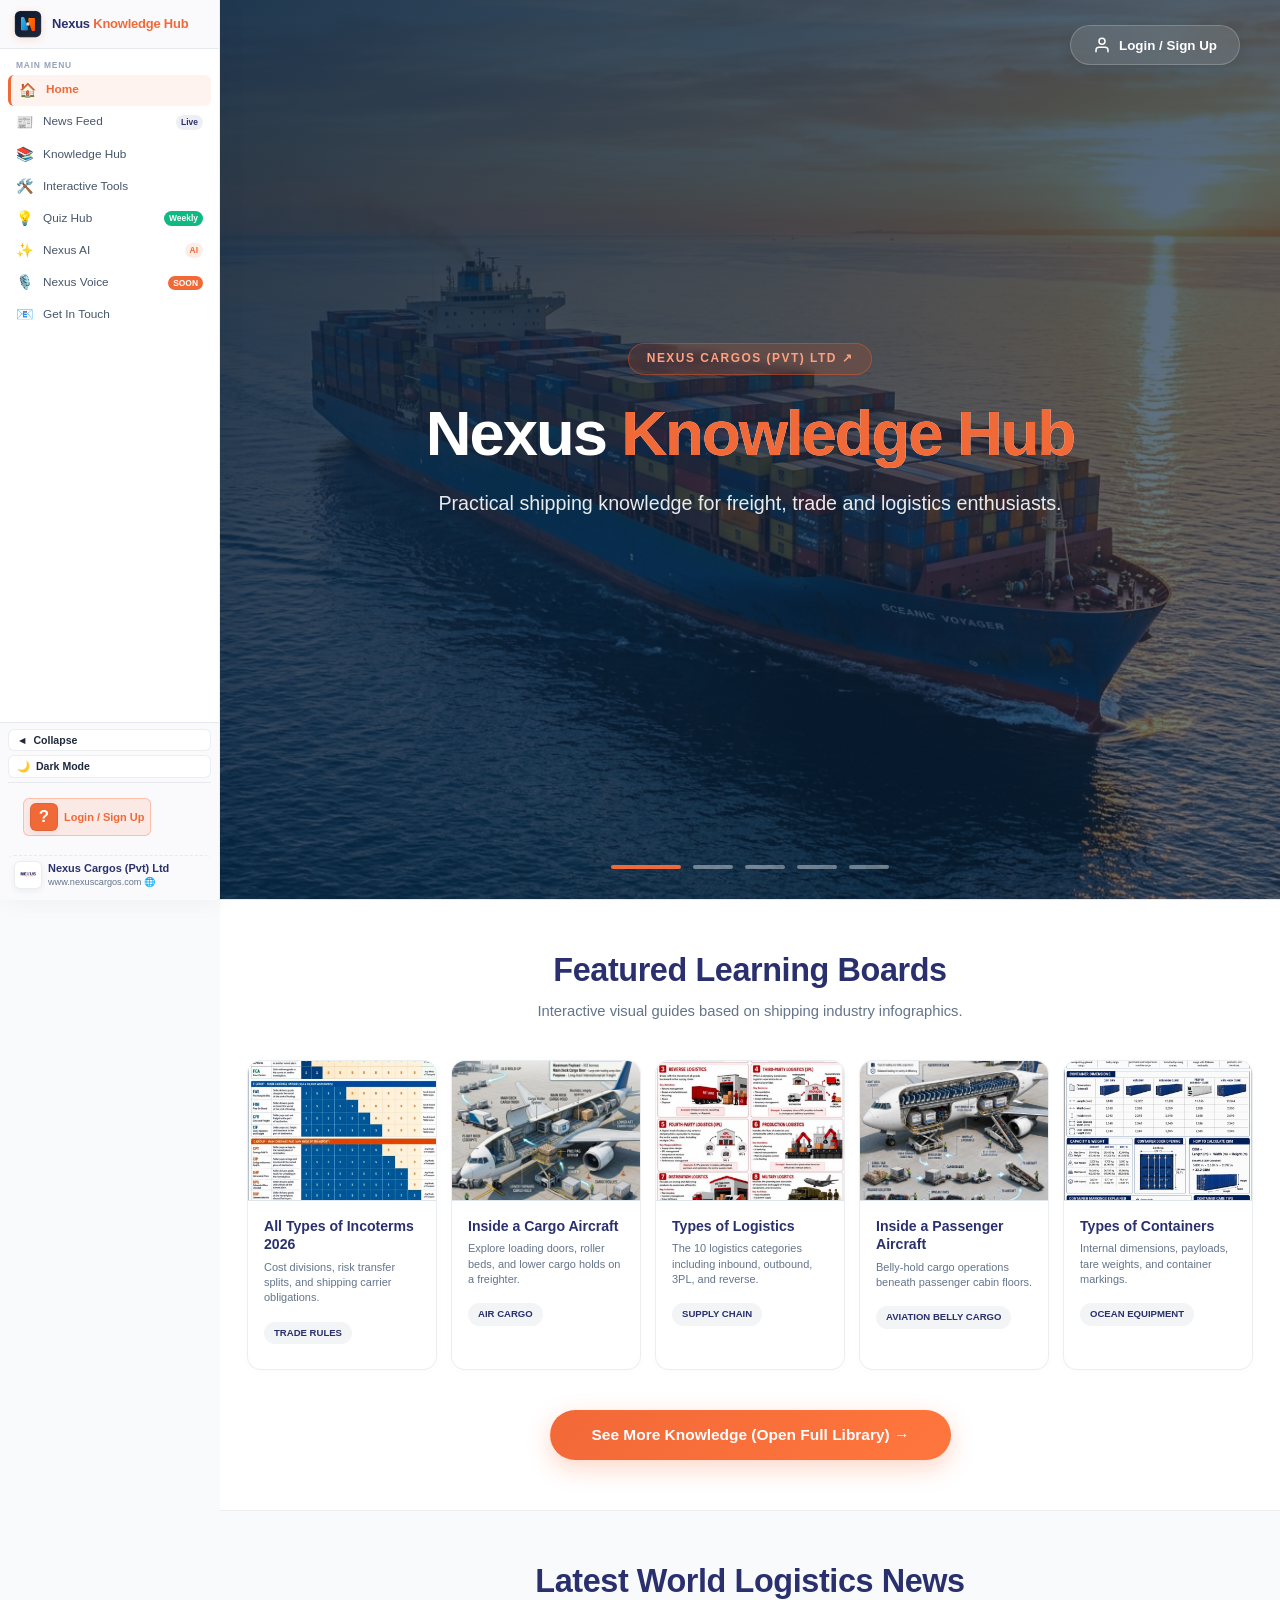
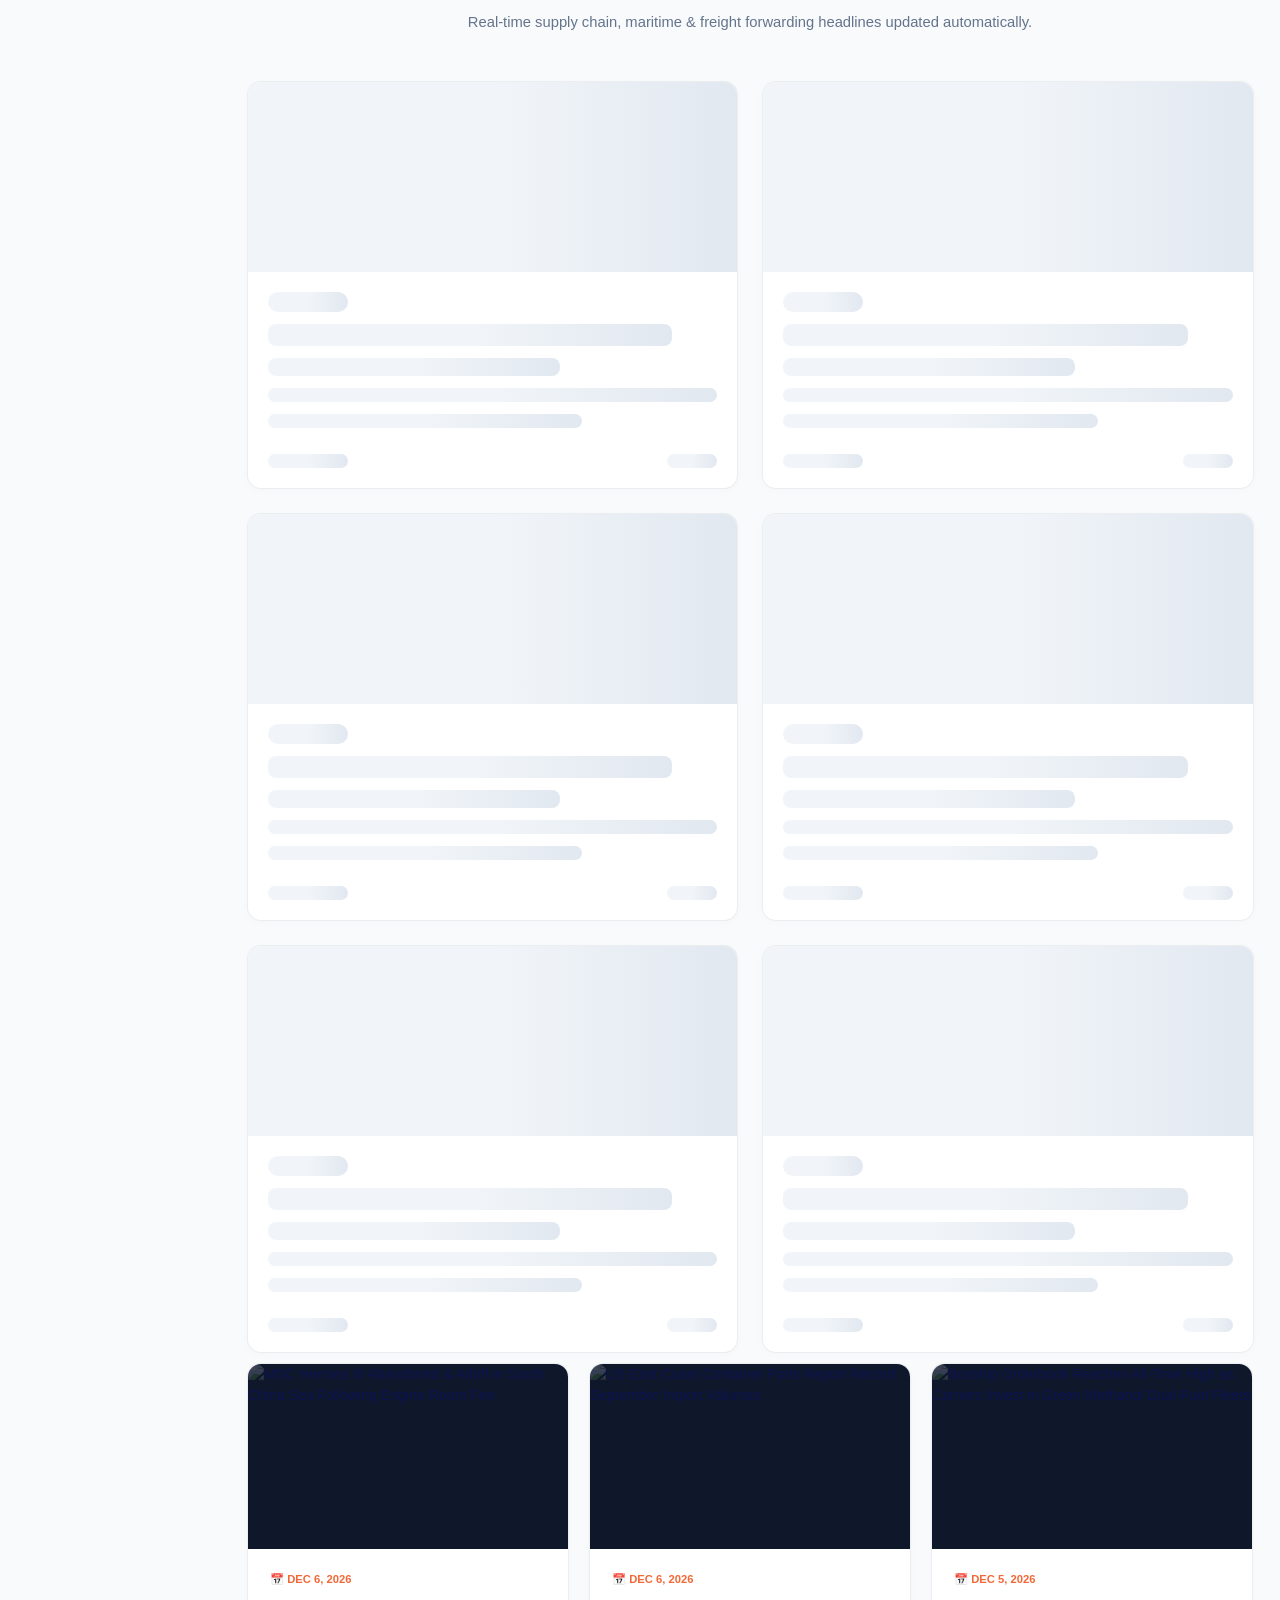
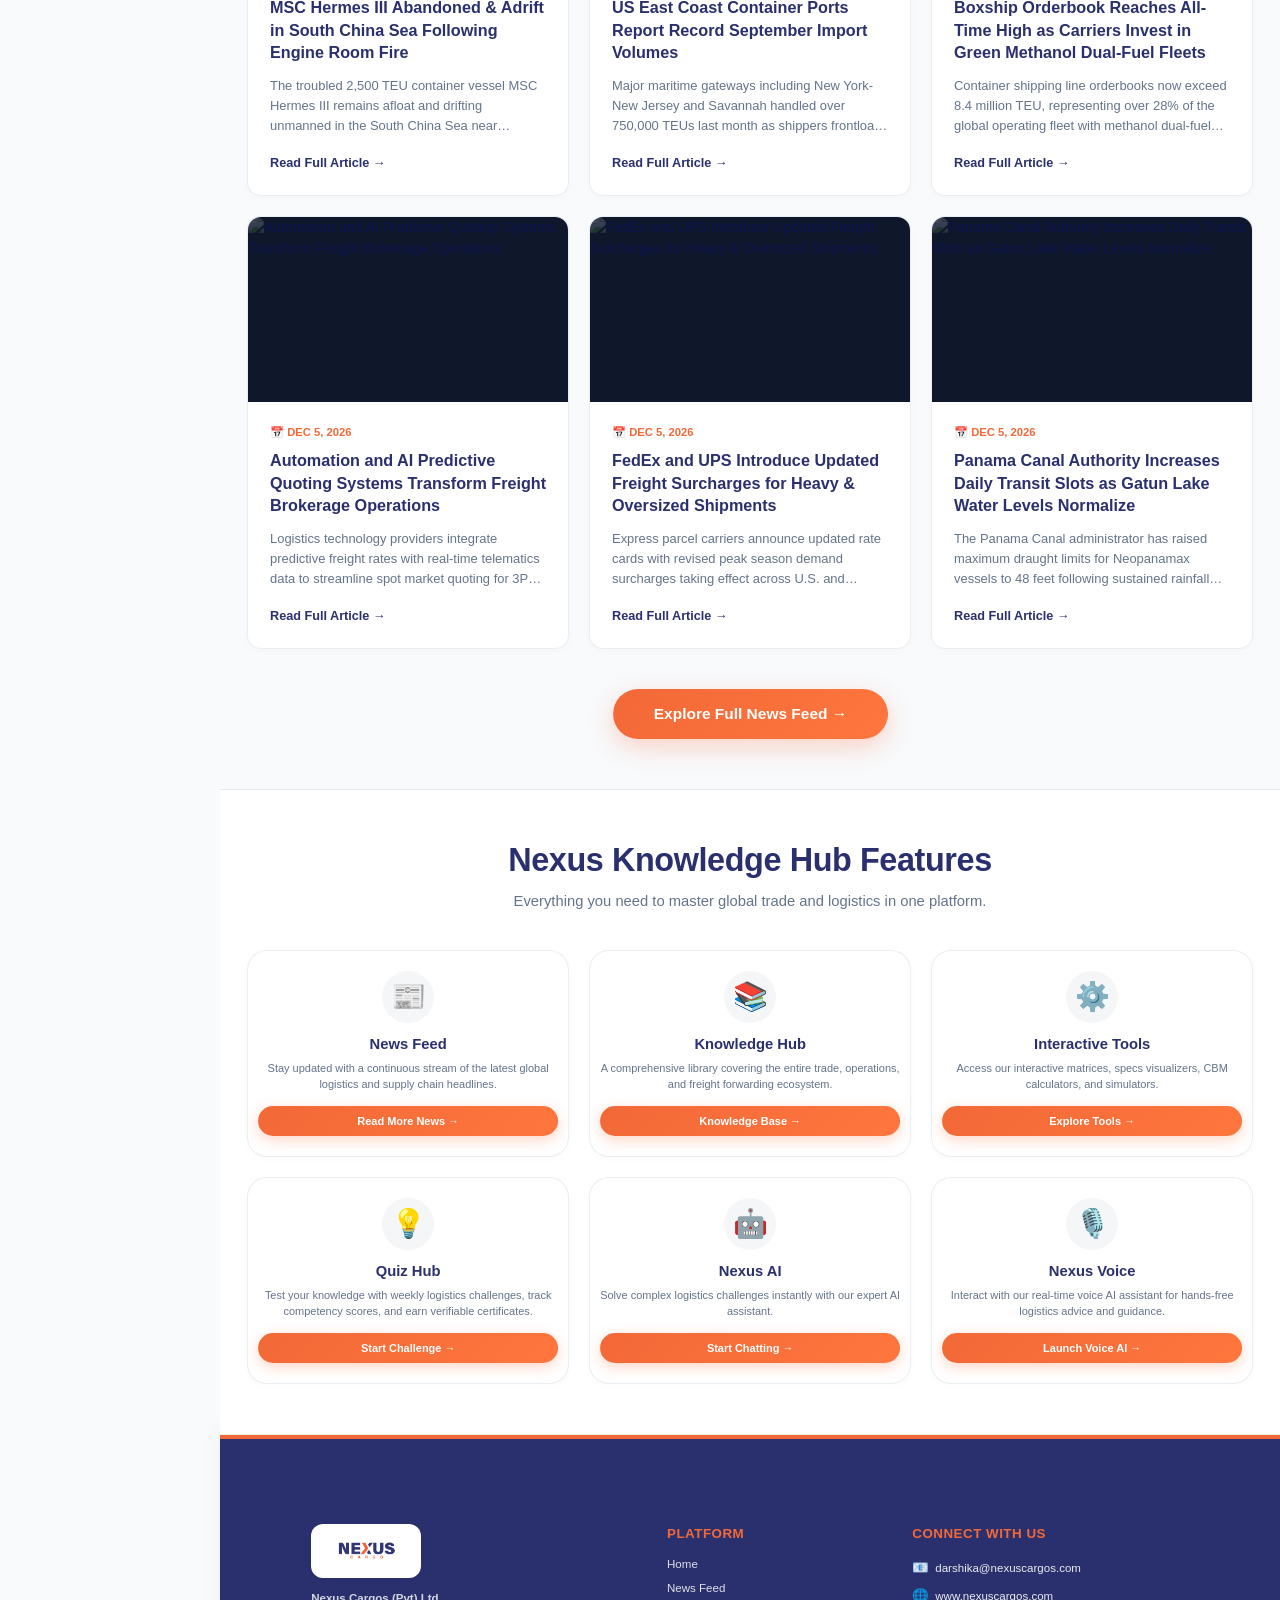
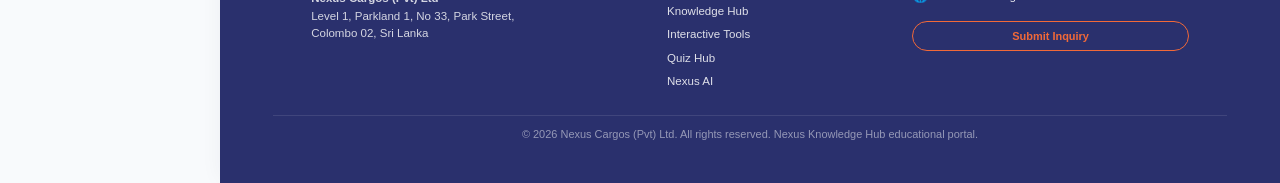
==== index.html @ 24af7411 "feat(arcade): add in-lobby rules & scoring guideline modal, restore max combo stat box, and update 2" ====
<!DOCTYPE html>
<html lang="en">

<head>
  <meta charset="UTF-8">
  <meta name="viewport" content="width=device-width, initial-scale=1.0">

  <!-- Primary SEO Meta Tags -->
  <title>Nexus Knowledge Hub - Official Logistics & Shipping Educational Platform</title>
  <meta name="title" content="Nexus Knowledge Hub - Official Logistics & Shipping Educational Platform">
  <meta name="application-name" content="Nexus Knowledge Hub">
  <meta name="apple-mobile-web-app-title" content="Nexus Knowledge Hub">
  <meta name="description"
    content="Nexus Knowledge Hub is the official logistics, freight forwarding, ocean & air cargo educational platform by Nexus Cargos (Pvt) Ltd Sri Lanka. Master Incoterms 2026, CBM calculations, customs clearance, shipping documentation, and supply chain management with interactive tools, weekly quizzes, and AI-powered freight intelligence.">
  <meta name="keywords"
    content="Nexus Knowledge Hub, nexus knowledge hub, nexusknowledgehub, nexusknowledgehub.com, Nexus Cargo, Nexus Cargos, freight forwarding Sri Lanka, ocean freight, air cargo, Incoterms 2026, CBM calculator, shipping documentation, customs compliance Sri Lanka, logistics management, sea freight rates, Bill of Lading, shipping company Sri Lanka">
  <meta name="author" content="Nexus Cargos (Pvt) Ltd">
  <meta name="geo.region" content="LK">
  <meta name="geo.placename" content="Colombo">
  <meta name="robots" content="index, follow, max-snippet:-1, max-image-preview:large, max-video-preview:-1">
  <link rel="canonical" href="https://www.nexusknowledgehub.com/">

  <!-- Google Search Console Verification -->
  <meta name="google-site-verification" content="4QGGR9G1afTDfcJQkbTW9HfSmi-oU4L_O6Vm3rRKhxk" />

  <!-- Google Search Site Name Schema (Direct Parsing) -->
  <script type="application/ld+json">
  {
    "@context": "https://schema.org",
    "@type": "WebSite",
    "name": "Nexus Knowledge Hub",
    "alternateName": [
      "nexus knowledge hub",
      "nexusknowledgehub",
      "nexusknowledgehub.com",
      "Nexus Knowledge Hub Sri Lanka",
      "Nexus Cargo Knowledge Hub"
    ],
    "url": "https://www.nexusknowledgehub.com/"
  }
  </script>

  <!-- Primary Google Search & Microsoft Bing Favicons -->
  <link rel="shortcut icon" href="https://www.nexusknowledgehub.com/favicon.ico" type="image/x-icon">
  <link rel="icon" type="image/x-icon" href="https://www.nexusknowledgehub.com/favicon.ico">
  <link rel="icon" type="image/png" sizes="16x16" href="https://www.nexusknowledgehub.com/favicon-16x16.png">
  <link rel="icon" type="image/png" sizes="32x32" href="https://www.nexusknowledgehub.com/favicon-32x32.png">
  <link rel="icon" type="image/png" sizes="48x48" href="https://www.nexusknowledgehub.com/favicon-48x48.png">
  <link rel="icon" type="image/png" sizes="96x96" href="https://www.nexusknowledgehub.com/favicon-96x96.png">
  <link rel="icon" type="image/png" sizes="192x192" href="https://www.nexusknowledgehub.com/favicon-192x192.png">
  <link rel="icon" type="image/png" sizes="512x512" href="https://www.nexusknowledgehub.com/favicon-512x512.png">
  <link rel="icon" type="image/svg+xml" href="https://www.nexusknowledgehub.com/favicon.svg">
  <link rel="apple-touch-icon" sizes="180x180" href="https://www.nexusknowledgehub.com/apple-touch-icon.png">
  <link rel="manifest" href="site.webmanifest">

  <!-- Microsoft Bing & Edge App Integration Meta Tags -->
  <meta name="msapplication-TileColor" content="#ff5a1f">
  <meta name="msapplication-TileImage" content="https://www.nexusknowledgehub.com/favicon-192x192.png">
  <meta name="msapplication-config" content="https://www.nexusknowledgehub.com/browserconfig.xml">
  <meta name="theme-color" content="#ff5a1f">

  <!-- Instant Dark/Light Theme Hydration -->
  <script>
    (function () {
      try {
        var savedTheme = localStorage.getItem('nexus_theme');
        if (savedTheme === 'dark' || (!savedTheme && window.matchMedia && window.matchMedia('(prefers-color-scheme: dark)').matches)) {
          document.documentElement.setAttribute('data-theme', 'dark');
        }
      } catch (e) { }
    })();
  </script>

  <!-- Vercel Web Analytics & Speed Insights Tracking -->
  <script>
    window.va = window.va || function () { (window.vaq = window.vaq || []).push(arguments); };
  </script>
  <script defer src="/_vercel/insights/script.js"></script>
  <script defer src="/_vercel/speed-insights/script.js"></script>

  <!-- Security Meta Headers -->
  <meta http-equiv="Content-Security-Policy" content="default-src 'self';
      script-src 'self' 'unsafe-inline'
        https://cdn.jsdelivr.net
        https://www.gstatic.com
        https://_vercel;
      style-src 'self' 'unsafe-inline'
        https://fonts.googleapis.com;
      font-src 'self'
        https://fonts.gstatic.com;
      img-src 'self' data: https:;
      connect-src 'self'
        https://api.rss2json.com
        https://newsapi.org
        https://*.googleapis.com
        https://*.firebaseio.com
        wss://*.firebaseio.com
        https://*.firebaseapp.com
        https://identitytoolkit.googleapis.com
        https://securetoken.googleapis.com
        https://generativelanguage.googleapis.com
        https://text.pollinations.ai
        https://api.web3forms.com
        https://_vercel;
      frame-ancestors 'self';">
  <meta http-equiv="X-Content-Type-Options" content="nosniff">
  <meta http-equiv="X-Frame-Options" content="SAMEORIGIN">
  <meta name="referrer" content="strict-origin-when-cross-origin">

  <!-- Open Graph / Facebook / LinkedIn Meta Tags -->
  <meta property="og:site_name" content="Nexus Knowledge Hub">
  <meta property="og:title" content="Nexus Knowledge Hub - Official Logistics & Shipping Educational Platform">
  <meta property="og:description"
    content="Nexus Knowledge Hub is the official logistics, freight forwarding, ocean & air cargo educational portal by Nexus Cargos (Pvt) Ltd.">
  <meta property="og:type" content="website">
  <meta property="og:url" content="https://www.nexusknowledgehub.com/">
  <meta property="og:image" content="https://www.nexusknowledgehub.com/images/og-share.png">
  <meta property="og:image:width" content="1200">
  <meta property="og:image:height" content="630">
  <meta property="og:locale" content="en_US">

  <!-- Twitter Card Meta Tags -->
  <meta name="twitter:card" content="summary_large_image">
  <meta name="twitter:title" content="Nexus Knowledge Hub - Official Logistics & Shipping Educational Platform">
  <meta name="twitter:description"
    content="Nexus Knowledge Hub is the official logistics, freight forwarding, ocean & air cargo educational portal by Nexus Cargos (Pvt) Ltd.">
  <meta name="twitter:image" content="https://www.nexusknowledgehub.com/images/og-share.png">

  <!-- Structured Data / JSON-LD Schemas -->
  <script type="application/ld+json">
  {
    "@context": "https://schema.org",
    "@graph": [
      {
        "@type": "Organization",
        "@id": "https://www.nexusknowledgehub.com/#organization",
        "name": "Nexus Cargos (Pvt) Ltd",
        "url": "https://www.nexuscargos.com/",
        "logo": "https://www.nexusknowledgehub.com/favicon-512x512.png",
        "email": "darshika@nexuscargos.com",
        "address": {
          "@type": "PostalAddress",
          "streetAddress": "Level 1, Parkland 1, No 33, Park Street",
          "addressLocality": "Colombo 02",
          "addressCountry": "LK"
        },
        "sameAs": [
          "https://www.linkedin.com/company/nexuscargos/posts/?feedView=all"
        ]
      },
      {
        "@type": "WebSite",
        "@id": "https://www.nexusknowledgehub.com/#website",
        "url": "https://www.nexusknowledgehub.com/",
        "name": "Nexus Knowledge Hub",
        "alternateName": [
          "Nexus Knowledge Hub",
          "NexusKnowledgeHub",
          "Nexus Knowledge Hub Sri Lanka",
          "Nexus Cargo Knowledge Hub",
          "Nexus Knowledge Hub Portal"
        ],
        "description": "Official Freight Forwarding & Logistics Knowledge Portal by Nexus Cargos (Pvt) Ltd",
        "publisher": { "@id": "https://www.nexusknowledgehub.com/#organization" },
        "potentialAction": {
          "@type": "SearchAction",
          "target": "https://www.nexusknowledgehub.com/#knowledge-hub?q={search_term_string}",
          "query-input": "required name=search_term_string"
        }
      },
      {
        "@type": "BreadcrumbList",
        "@id": "https://www.nexusknowledgehub.com/#breadcrumb",
        "itemListElement": [
          {
            "@type": "ListItem",
            "position": 1,
            "name": "Nexus Knowledge Hub",
            "item": "https://www.nexusknowledgehub.com/"
          },
          {
            "@type": "ListItem",
            "position": 2,
            "name": "Knowledge Hub",
            "item": "https://www.nexusknowledgehub.com/#knowledge-hub"
          },
          {
            "@type": "ListItem",
            "position": 3,
            "name": "Interactive Tools",
            "item": "https://www.nexusknowledgehub.com/#interactive-tools"
          },
          {
            "@type": "ListItem",
            "position": 4,
            "name": "Quiz Hub",
            "item": "https://www.nexusknowledgehub.com/#quiz-hub"
          }
        ]
      },
      {
        "@type": "SiteNavigationElement",
        "name": ["Home", "News Feed", "Knowledge Hub", "Interactive Tools", "Nexus AI", "Get In Touch"],
        "url": [
          "https://www.nexusknowledgehub.com/",
          "https://www.nexusknowledgehub.com/news-feed",
          "https://www.nexusknowledgehub.com/knowledge-hub",
          "https://www.nexusknowledgehub.com/interactive-tools",
          "https://www.nexusknowledgehub.com/nexus-ai",
          "https://www.nexusknowledgehub.com/contact"
        ]
      },
      {
        "@type": "EducationalOrganization",
        "name": "Nexus Knowledge Hub",
        "description": "Practical shipping, logistics, and freight forwarding interactive learning resource for global trade professionals.",
        "parentOrganization": { "@id": "https://www.nexusknowledgehub.com/#organization" }
      },
      {
        "@type": "FAQPage",
        "mainEntity": [
          {
            "@type": "Question",
            "name": "What are Incoterms 2026 and why are they important?",
            "acceptedAnswer": {
              "@type": "Answer",
              "text": "Incoterms (International Commercial Terms) define the exact division of costs, risk transfer points, and freight obligations between buyers and sellers in international trade."
            }
          },
          {
            "@type": "Question",
            "name": "How is CBM (Cubic Meter) calculated for ocean freight?",
            "acceptedAnswer": {
              "@type": "Answer",
              "text": "CBM is calculated by multiplying Length × Width × Height (in meters). For ocean freight LCL, 1 CBM is equivalent to 1,000 kg (1 Tonne) for rate calculation purposes."
            }
          },
          {
            "@type": "Question",
            "name": "What is the difference between FCL and LCL shipping?",
            "acceptedAnswer": {
              "@type": "Answer",
              "text": "FCL (Full Container Load) means a dedicated container is allocated to one shipper, while LCL (Less than Container Load) consolidates multiple shippers' cargo into a single shared container."
            }
          }
        ]
      },
      {
        "@type": "SoftwareApplication",
        "name": "Nexus Shipping & CBM Interactive Calculators",
        "operatingSystem": "All Web Browsers",
        "applicationCategory": "BusinessApplication",
        "url": "https://www.nexusknowledgehub.com/interactive-tools",
        "description": "Interactive logistics calculators including CBM volumetric calculator, Incoterms responsibility matrix, aircraft cargo hold explorer, and trade document generator.",
        "author": { "@id": "https://www.nexusknowledgehub.com/#organization" }
      },
      {
        "@type": "DefinedTermSet",
        "name": "Global Logistics & Freight Forwarding Terminology",
        "description": "Comprehensive glossary of Incoterms 2026, Bill of Lading types, customs clearance standards, and container specifications.",
        "url": "https://www.nexusknowledgehub.com/knowledge-hub"
      }
    ]
  }
  </script>

  <link rel="stylesheet" href="style.css?v=20261103_mobile_v6">
</head>

<body>

  <!-- SIDEBAR BACKDROP OVERLAY (MOBILE) -->
  <div class="sidebar-backdrop" id="sidebar-backdrop" onclick="toggleMobileSidebar(false)"></div>

  <!-- MOBILE HAMBURGER BUTTON (VISIBLE ONLY ON MOBILE/TABLET <992PX) -->
  <button class="mobile-hamburger-btn" id="mobile-hamburger-btn" onclick="toggleMobileSidebar()"
    aria-label="Toggle Navigation Sidebar">
    <span>☰</span>
  </button>

  <!-- MOBILE TOPBAR ACTIONS (THEME TOGGLE) -->
  <div class="mobile-topbar-actions">
    <button class="mobile-theme-btn" onclick="toggleDarkMode()" aria-label="Toggle Theme"
      title="Toggle Dark/Light Mode">
      <span class="mobile-theme-icon">🌙</span>
    </button>
  </div>

  <!-- LEFT SIDEBAR NAVIGATION BAR -->
  <aside class="app-sidebar" id="app-sidebar" aria-label="Main Left Sidebar Navigation">
    <div class="sidebar-header">
      <a class="sidebar-brand" href="#home" onclick="switchPage('home'); return false;" style="text-decoration: none;">
        <img src="favicon.svg" alt="Nexus Knowledge Hub Icon" class="sidebar-logo-img">
        <span class="sidebar-brand-name">Nexus <span>Knowledge Hub</span></span>
      </a>
      <button class="sidebar-close-btn" id="sidebar-close-btn" onclick="toggleMobileSidebar(false)"
        aria-label="Close Navigation Sidebar" title="Close Navigation">
        <svg width="18" height="18" viewBox="0 0 24 24" fill="none" stroke="currentColor" stroke-width="2.5"
          stroke-linecap="round" stroke-linejoin="round">
          <line x1="18" y1="6" x2="6" y2="18"></line>
          <line x1="6" y1="6" x2="18" y2="18"></line>
        </svg>
      </button>
    </div>

    <!-- Sidebar Main Navigation Menu -->
    <nav class="sidebar-nav">
      <div class="sidebar-nav-section-label">MAIN MENU</div>
      <a class="sidebar-nav-item active" data-page="home" data-tooltip="Home" href="#home"
        onclick="switchPage('home'); return false;">
        <span class="sidebar-nav-icon">🏠</span>
        <span class="sidebar-nav-label">Home</span>
      </a>
      <a class="sidebar-nav-item" data-page="news" data-tooltip="News Feed" href="#news-feed"
        onclick="switchPage('news'); return false;">
        <span class="sidebar-nav-icon">📰</span>
        <span class="sidebar-nav-label">News Feed</span>
        <span class="sidebar-nav-badge">Live</span>
      </a>
      <a class="sidebar-nav-item" data-page="learning" data-tooltip="Knowledge Hub" href="#knowledge-hub"
        onclick="switchPage('learning'); return false;">
        <span class="sidebar-nav-icon">📚</span>
        <span class="sidebar-nav-label">Knowledge Hub</span>
        <span class="sidebar-nav-badge fav-badge" id="sidebar-fav-badge"
          style="display: none; background: #FF5A1F; color: white;">⭐</span>
      </a>
      <a class="sidebar-nav-item" data-page="tools" data-tooltip="Interactive Tools" href="#interactive-tools"
        onclick="switchPage('tools'); return false;">
        <span class="sidebar-nav-icon">🛠️</span>
        <span class="sidebar-nav-label">Interactive Tools</span>
      </a>
      <a class="sidebar-nav-item" data-page="quiz" data-tooltip="Quiz Hub" href="#quiz-hub"
        onclick="switchPage('quiz'); return false;">
        <span class="sidebar-nav-icon">💡</span>
        <span class="sidebar-nav-label">Quiz Hub</span>
        <span class="sidebar-nav-badge" style="background: #10B981; color: white;">Weekly</span>
      </a>
      <a class="sidebar-nav-item" data-page="ai" data-tooltip="Nexus AI" href="#nexus-ai"
        onclick="switchPage('ai'); return false;">
        <span class="sidebar-nav-icon">✨</span>
        <span class="sidebar-nav-label">Nexus AI</span>
        <span class="sidebar-nav-badge ai-badge">AI</span>
      </a>
      <a class="sidebar-nav-item" data-page="voices" data-tooltip="Nexus Voice" href="#nexus-voice"
        onclick="switchPage('voices'); return false;">
        <span class="sidebar-nav-icon">🎙️</span>
        <span class="sidebar-nav-label">Nexus Voice</span>
        <span class="sidebar-nav-badge soon-badge" style="background: var(--accent-orange); color: white;">SOON</span>
      </a>
      <a class="sidebar-nav-item" data-page="contact" data-tooltip="Get In Touch" href="#contact"
        onclick="switchPage('contact'); return false;">
        <span class="sidebar-nav-icon">📧</span>
        <span class="sidebar-nav-label">Get In Touch</span>
      </a>
    </nav>

    <!-- Sidebar Bottom Controls -->
    <div class="sidebar-footer">
      <div class="sidebar-layout-customizer">
        <button class="sidebar-control-btn collapse-toggle-btn desktop-only-btn" id="sidebar-collapse-btn"
          onclick="toggleSidebarCollapse()" title="Collapse Sidebar">
          <span class="collapse-icon">◄</span>
          <span class="control-label">Collapse</span>
        </button>
        <button class="sidebar-control-btn mobile-close-drawer-btn mobile-only-btn" id="sidebar-mobile-close-btn"
          onclick="toggleMobileSidebar(false)" title="Close Navigation Menu">
          <span class="close-icon" style="font-weight: 700; font-size: 0.9rem;">✕</span>
          <span class="control-label">Close Menu</span>
        </button>
        <button class="sidebar-control-btn theme-toggle-btn" id="sidebar-theme-btn" onclick="toggleDarkMode()"
          title="Toggle Dark/Light Theme">
          <span class="theme-icon">🌙</span>
          <span class="control-label">Dark Mode</span>
        </button>
      </div>

      <!-- Auth Section -->
      <div id="sidebar-auth-section" class="sidebar-auth-section">
        <!-- Logged Out State -->
        <button id="sidebar-login-btn" class="sidebar-user-badge auth-btn" onclick="openAuthModal()"
          style="background: rgba(255, 90, 31, 0.1); border: 1px solid rgba(255, 90, 31, 0.3);">
          <div class="user-avatar" style="background: var(--accent-orange);">
            <span style="color: white; font-weight: bold; font-size: 1.2rem;">?</span>
          </div>
          <div class="user-info">
            <span class="user-name" style="color: var(--accent-orange); margin: auto 0;">Login / Sign Up</span>
          </div>
        </button>

        <!-- Logged In State (Compact Badge: Only Avatar + Name) -->
        <button id="sidebar-user-profile" class="sidebar-user-badge auth-btn" onclick="openProfileModal()"
          style="display: none; width: 100%; text-align: left; background: rgba(25, 42, 86, 0.04); border: 1px solid var(--border-color); cursor: pointer; transition: all 0.2s; align-items: center; gap: 8px; padding: 4px 8px;">
          <div class="user-avatar" id="user-profile-avatar"
            style="background: #FFF7ED; border: 2px solid var(--accent-orange); flex-shrink: 0; width: 34px; height: 34px; border-radius: 50%; display: flex; align-items: center; justify-content: center; box-shadow: 0 2px 6px rgba(255, 90, 31, 0.25);">
            <span style="color: var(--primary-navy); font-weight: bold; font-size: 1.15rem;"
              id="user-profile-initial">👤</span>
          </div>
          <div class="user-info" style="overflow: hidden; flex: 1;">
            <span class="user-name" id="user-profile-name"
              style="white-space: nowrap; overflow: hidden; text-overflow: ellipsis; display: block; font-weight: 700; color: var(--primary-navy); font-size: 0.88rem;">User
              Name</span>
          </div>
        </button>
      </div>

      <a href="https://www.nexuscargos.com/" target="_blank" rel="noopener noreferrer" class="sidebar-user-badge"
        title="Visit Nexus Cargo Official Website (nexuscargos.com)">
        <div class="user-avatar">
          <img src="images/logo.png" alt="Nexus Cargo Logo">
        </div>
        <div class="user-info">
          <span class="user-name">Nexus Cargos (Pvt) Ltd</span>
          <span class="user-role">www.nexuscargos.com 🌐</span>
        </div>
      </a>
    </div>
  </aside>

  <!-- MAIN CONTENT WRAPPER -->
  <main class="main-content-wrapper" id="main-content-wrapper">



    <!-- HOME PAGE -->
    <div id="home-page" class="page-section active">
      <!-- Hero Slider Container -->
      <section class="hero-container" aria-label="Nexus Cargo Hero Slideshow">

        <!-- Top Right Auth Button for Home Page -->
        <div id="home-auth-section" class="home-auth-container">
          <!-- Logged Out State -->
          <button id="home-login-btn" class="glass-auth-btn" onclick="openAuthModal()">
            <svg width="18" height="18" viewBox="0 0 24 24" fill="none" stroke="currentColor" stroke-width="2"
              stroke-linecap="round" stroke-linejoin="round">
              <path d="M20 21v-2a4 4 0 0 0-4-4H8a4 4 0 0 0-4 4v2"></path>
              <circle cx="12" cy="7" r="4"></circle>
            </svg>
            <span>Login / Sign Up</span>
          </button>

          <!-- Logged In State (Clicking opens Profile Modal) -->
          <button id="home-user-profile" class="glass-user-profile" onclick="openProfileModal()"
            style="display: none; cursor: pointer; border: none;">
            <div class="glass-avatar" id="home-avatar-container">
              <span id="home-profile-initial">U</span>
            </div>
            <span id="home-profile-name" class="glass-user-name">User</span>
            <span style="font-size: 0.8rem; opacity: 0.7; margin-left: 4px;">⚙️</span>
          </button>
        </div>

        <div class="hero-slider">
          <div class="slide active" style="background-image: url('images/bg_ocean.png');" role="img"
            aria-label="Cargo Container Ship at Sunrise"></div>
          <div class="slide" style="background-image: url('images/bg_air.png');" role="img"
            aria-label="Cargo Aircraft loading containers at night"></div>
          <div class="slide" style="background-image: url('images/bg_warehouse.png');" role="img"
            aria-label="Modern Logistics Warehouse interior"></div>
          <div class="slide" style="background-image: url('images/bg_port.png');" role="img"
            aria-label="Deep sea container port terminal with gantry cranes at sunset"></div>
          <div class="slide" style="background-image: url('images/bg_trucking.png');" role="img"
            aria-label="Intermodal freight semi-truck carrying sea container on trade highway"></div>
        </div>
        <div class="hero-overlay"></div>
        <div class="hero-content">
          <a href="https://www.nexuscargos.com/" target="_blank" rel="noopener noreferrer" class="hero-tag"
            title="Visit Nexus Cargo Official Website">Nexus Cargos (Pvt) Ltd ↗</a>
          <h1 class="hero-title">Nexus <span>Knowledge Hub</span></h1>
          <p class="hero-subtitle">Practical shipping knowledge for freight, trade and logistics enthusiasts.</p>
        </div>

        <div class="slider-indicators">
          <div class="indicator active"></div>
          <div class="indicator"></div>
          <div class="indicator"></div>
          <div class="indicator"></div>
          <div class="indicator"></div>
        </div>
      </section>

      <!-- FEATURED HOMEPAGE SECTIONS -->
      <main style="background-color: var(--bg-light);">
        <!-- 1. Featured Learning Boards -->
        <section class="home-featured-section" aria-labelledby="featured-boards-title">
          <div class="home-section-header reveal-on-scroll">
            <h2 class="home-section-title" id="featured-boards-title">Featured Learning Boards</h2>
            <p class="home-section-desc">Interactive visual guides based on shipping industry infographics.</p>
          </div>

          <div class="featured-boards-grid">
            <!-- Board 1: Incoterms -->
            <div class="board-image-card reveal-on-scroll reveal-delay-1"
              onclick="openImageModal('images/incoterms_2026.jpg', 'All Types of Incoterms 2026')">
              <div class="board-image-wrapper">
                <img src="images/incoterms_2026.jpg" alt="All Types of Incoterms 2026">
              </div>
              <div class="board-image-info">
                <span class="board-image-title">All Types of Incoterms 2026</span>
                <span class="board-image-desc">Cost divisions, risk transfer splits, and shipping carrier
                  obligations.</span>
                <span class="board-badge">Trade Rules</span>
              </div>
            </div>
            <!-- Board 2: Cargo plane -->
            <div class="board-image-card reveal-on-scroll reveal-delay-2"
              onclick="openImageModal('images/cargo_aircraft.jpg', 'Inside a Cargo Aircraft')">
              <div class="board-image-wrapper">
                <img src="images/cargo_aircraft.jpg" alt="Inside a Cargo Aircraft">
              </div>
              <div class="board-image-info">
                <span class="board-image-title">Inside a Cargo Aircraft</span>
                <span class="board-image-desc">Explore loading doors, roller beds, and lower cargo holds on a
                  freighter.</span>
                <span class="board-badge">Air Cargo</span>
              </div>
            </div>
            <!-- Board 3: Logistics models -->
            <div class="board-image-card reveal-on-scroll reveal-delay-3"
              onclick="openImageModal('images/passenger_aircraft.jpg', 'Types of Logistics')">
              <div class="board-image-wrapper">
                <img src="images/passenger_aircraft.jpg" alt="Types of Logistics">
              </div>
              <div class="board-image-info">
                <span class="board-image-title">Types of Logistics</span>
                <span class="board-image-desc">The 10 logistics categories including inbound, outbound, 3PL, and
                  reverse.</span>
                <span class="board-badge">Supply Chain</span>
              </div>
            </div>
            <!-- Board 4: Passenger Aircraft -->
            <div class="board-image-card reveal-on-scroll reveal-delay-4"
              onclick="openImageModal('images/container_knowledge.jpg', 'Inside a Passenger Aircraft')">
              <div class="board-image-wrapper">
                <img src="images/container_knowledge.jpg" alt="Inside a Passenger Aircraft">
              </div>
              <div class="board-image-info">
                <span class="board-image-title">Inside a Passenger Aircraft</span>
                <span class="board-image-desc">Belly-hold cargo operations beneath passenger cabin floors.</span>
                <span class="board-badge">Aviation Belly Cargo</span>
              </div>
            </div>
            <!-- Board 5: Types of Containers -->
            <div class="board-image-card reveal-on-scroll reveal-delay-5"
              onclick="openImageModal('images/types_of_logistics.jpg', 'Types of Containers')">
              <div class="board-image-wrapper">
                <img src="images/types_of_logistics.jpg" alt="Types of Containers">
              </div>
              <div class="board-image-info">
                <span class="board-image-title">Types of Containers</span>
                <span class="board-image-desc">Internal dimensions, payloads, tare weights, and container
                  markings.</span>
                <span class="board-badge">Ocean Equipment</span>
              </div>
            </div>
          </div>

          <div class="home-section-action reveal-on-scroll">
            <button class="btn btn-primary see-more-btn" onclick="switchPage('learning')">See More Knowledge (Open Full
              Library) &rarr;</button>
          </div>
        </section>

        <!-- GLOBAL INDUSTRY NEWS -->
        <section class="home-featured-section" style="background-color: var(--bg-gray);"
          aria-labelledby="global-news-title">
          <div class="home-section-header reveal-on-scroll">
            <h2 class="home-section-title" id="global-news-title">Latest World Logistics News</h2>
            <p class="home-section-desc">Real-time supply chain, maritime & freight forwarding headlines updated
              automatically.</p>
          </div>

          <div id="news-loading-state" class="skeleton-news-grid" style="padding: 10px 0;">
            <div class="skeleton-news-card">
              <div class="skeleton skeleton-news-img"></div>
              <div class="skeleton-news-content">
                <div class="skeleton skeleton-pill"></div>
                <div class="skeleton skeleton-title"></div>
                <div class="skeleton skeleton-title-sub"></div>
                <div class="skeleton skeleton-text-line"></div>
                <div class="skeleton skeleton-text-line short"></div>
                <div class="skeleton-meta-row">
                  <div class="skeleton" style="width: 80px; height: 14px;"></div>
                  <div class="skeleton" style="width: 50px; height: 14px;"></div>
                </div>
              </div>
            </div>
            <div class="skeleton-news-card">
              <div class="skeleton skeleton-news-img"></div>
              <div class="skeleton-news-content">
                <div class="skeleton skeleton-pill"></div>
                <div class="skeleton skeleton-title"></div>
                <div class="skeleton skeleton-title-sub"></div>
                <div class="skeleton skeleton-text-line"></div>
                <div class="skeleton skeleton-text-line short"></div>
                <div class="skeleton-meta-row">
                  <div class="skeleton" style="width: 80px; height: 14px;"></div>
                  <div class="skeleton" style="width: 50px; height: 14px;"></div>
                </div>
              </div>
            </div>
            <div class="skeleton-news-card">
              <div class="skeleton skeleton-news-img"></div>
              <div class="skeleton-news-content">
                <div class="skeleton skeleton-pill"></div>
                <div class="skeleton skeleton-title"></div>
                <div class="skeleton skeleton-title-sub"></div>
                <div class="skeleton skeleton-text-line"></div>
                <div class="skeleton skeleton-text-line short"></div>
                <div class="skeleton-meta-row">
                  <div class="skeleton" style="width: 80px; height: 14px;"></div>
                  <div class="skeleton" style="width: 50px; height: 14px;"></div>
                </div>
              </div>
            </div>
          </div>

          <div id="news-feed-container" class="news-grid" style="display: none;">
            <!-- Top 6 News cards will be dynamically injected here via JS -->
          </div>

          <div class="home-section-action reveal-on-scroll">
            <button class="btn btn-primary see-more-btn" onclick="switchPage('news')">Explore Full News Feed
              &rarr;</button>
          </div>
        </section>

        <!-- CORE PLATFORM FEATURES -->
        <section class="home-featured-section" aria-labelledby="core-features-title">
          <div class="home-section-header reveal-on-scroll">
            <h2 class="home-section-title" id="core-features-title">Nexus Knowledge Hub Features</h2>
            <p class="home-section-desc">Everything you need to master global trade and logistics in one platform.</p>
          </div>

          <div class="core-features-grid">
            <!-- News Feed -->
            <div class="feature-pillar-card reveal-on-scroll reveal-delay-1">
              <div class="feature-icon">📰</div>
              <h3 class="feature-title">News Feed</h3>
              <p class="feature-desc">Stay updated with a continuous stream of the latest global logistics and supply
                chain headlines.</p>
              <button class="btn btn-primary feature-btn" onclick="switchPage('news')">Read More News &rarr;</button>
            </div>

            <!-- Knowledge Hub -->
            <div class="feature-pillar-card reveal-on-scroll reveal-delay-2">
              <div class="feature-icon">📚</div>
              <h3 class="feature-title">Knowledge Hub</h3>
              <p class="feature-desc">A comprehensive library covering the entire trade, operations, and freight
                forwarding ecosystem.</p>
              <button class="btn btn-primary feature-btn" onclick="switchPage('learning')">Knowledge Base
                &rarr;</button>
            </div>

            <!-- Interactive Tools -->
            <div class="feature-pillar-card reveal-on-scroll reveal-delay-3">
              <div class="feature-icon">⚙️</div>
              <h3 class="feature-title">Interactive Tools</h3>
              <p class="feature-desc">Access our interactive matrices, specs visualizers, CBM calculators, and
                simulators.</p>
              <button class="btn btn-primary feature-btn" onclick="switchPage('tools')">Explore Tools &rarr;</button>
            </div>

            <!-- Quiz Hub -->
            <div class="feature-pillar-card reveal-on-scroll reveal-delay-4">
              <div class="feature-icon">💡</div>
              <h3 class="feature-title">Quiz Hub</h3>
              <p class="feature-desc">Test your knowledge with weekly logistics challenges, track competency scores, and
                earn verifiable certificates.</p>
              <button class="btn btn-primary feature-btn" onclick="switchPage('quiz')">Start Challenge &rarr;</button>
            </div>

            <!-- Nexus AI -->
            <div class="feature-pillar-card reveal-on-scroll reveal-delay-1">
              <div class="feature-icon">🤖</div>
              <h3 class="feature-title">Nexus AI</h3>
              <p class="feature-desc">Solve complex logistics challenges instantly with our expert AI assistant.</p>
              <button class="btn btn-primary feature-btn" onclick="switchPage('ai')">Start Chatting &rarr;</button>
            </div>

            <!-- Nexus Voice -->
            <div class="feature-pillar-card reveal-on-scroll reveal-delay-2">
              <div class="feature-icon">🎙️</div>
              <h3 class="feature-title">Nexus Voice</h3>
              <p class="feature-desc">Interact with our real-time voice AI assistant for hands-free logistics advice and
                guidance.</p>
              <button class="btn btn-primary feature-btn" onclick="switchPage('voices')">Launch Voice AI &rarr;</button>
            </div>
          </div>
        </section>

      </main>
    </div>

    <!-- NEWS FEED PAGE -->
    <section id="news-page" class="page-section">
      <div class="section-header">
        <h2><span style="color: var(--primary-navy);">News</span> <span style="color: var(--accent-orange);">Feed</span>
        </h2>
        <p>Real-time continuous intelligence & live news from leading ocean, air cargo, supply chain & trade news
          channels worldwide.</p>
      </div>



      <div id="full-news-loading-state" class="skeleton-news-grid" style="padding: 10px 0;">
        <div class="skeleton-news-card">
          <div class="skeleton skeleton-news-img"></div>
          <div class="skeleton-news-content">
            <div class="skeleton skeleton-pill"></div>
            <div class="skeleton skeleton-title"></div>
            <div class="skeleton skeleton-title-sub"></div>
            <div class="skeleton skeleton-text-line"></div>
            <div class="skeleton skeleton-text-line short"></div>
            <div class="skeleton-meta-row">
              <div class="skeleton" style="width: 80px; height: 14px;"></div>
              <div class="skeleton" style="width: 50px; height: 14px;"></div>
            </div>
          </div>
        </div>
        <div class="skeleton-news-card">
          <div class="skeleton skeleton-news-img"></div>
          <div class="skeleton-news-content">
            <div class="skeleton skeleton-pill"></div>
            <div class="skeleton skeleton-title"></div>
            <div class="skeleton skeleton-title-sub"></div>
            <div class="skeleton skeleton-text-line"></div>
            <div class="skeleton skeleton-text-line short"></div>
            <div class="skeleton-meta-row">
              <div class="skeleton" style="width: 80px; height: 14px;"></div>
              <div class="skeleton" style="width: 50px; height: 14px;"></div>
            </div>
          </div>
        </div>
        <div class="skeleton-news-card">
          <div class="skeleton skeleton-news-img"></div>
          <div class="skeleton-news-content">
            <div class="skeleton skeleton-pill"></div>
            <div class="skeleton skeleton-title"></div>
            <div class="skeleton skeleton-title-sub"></div>
            <div class="skeleton skeleton-text-line"></div>
            <div class="skeleton skeleton-text-line short"></div>
            <div class="skeleton-meta-row">
              <div class="skeleton" style="width: 80px; height: 14px;"></div>
              <div class="skeleton" style="width: 50px; height: 14px;"></div>
            </div>
          </div>
        </div>
      </div>

      <div id="full-news-feed-container" class="news-grid" style="display: none;">
        <!-- All news cards will be injected here via JS -->
      </div>
    </section>

    <!-- LEARNING HUB PAGE -->
    <section id="learning-page" class="page-section">
      <div class="section-header">
        <h2><span style="color: var(--primary-navy);">Knowledge</span> <span
            style="color: var(--accent-orange);">Hub</span></h2>
        <p>A comprehensive library covering the entire trade, operations, and freight forwarding ecosystem.</p>
      </div>

      <div class="search-container">
        <span class="search-icon" aria-hidden="true">
          <svg width="20" height="20" viewBox="0 0 24 24" fill="none" stroke="currentColor" stroke-width="2.2"
            stroke-linecap="round" stroke-linejoin="round">
            <circle cx="11" cy="11" r="8"></circle>
            <line x1="21" y1="21" x2="16.65" y2="16.65"></line>
          </svg>
        </span>
        <input type="text" id="kb-search" class="search-input"
          placeholder="Search shipping terms, container specs, customs regulations...">
      </div>

      <div class="learning-grid" id="learning-grid">
        <!-- Dynamic rendering via script.js -->
      </div>
    </section>

    <!-- INTERACTIVE TOOLS PAGE -->
    <section id="tools-page" class="page-section">
      <div class="section-header">
        <h2><span style="color: var(--primary-navy);">Interactive</span> <span
            style="color: var(--accent-orange);">Tools</span></h2>
        <p>Use visual dashboards to understand responsibilities, cargo capacities, and logistics frameworks.</p>
      </div>

      <div class="tools-category-strip category-strip">
        <div class="category-strip-card tool-tab active tools-page-tab-card" id="tab-incoterms"
          onclick="toggleToolPanel('incoterms')">
          <span class="category-strip-icon" style="font-size: 1.8rem; margin-bottom: 5px;">📊</span>
          <span class="category-strip-title" style="font-size: 0.75rem; line-height: 1.1;">Incoterms Matrix</span>
        </div>
        <div class="category-strip-card tool-tab tools-page-tab-card" id="tab-containers"
          onclick="toggleToolPanel('containers')">
          <span class="category-strip-icon" style="font-size: 1.8rem; margin-bottom: 5px;">📐</span>
          <span class="category-strip-title" style="font-size: 0.75rem; line-height: 1.1;">CBM Calculator</span>
        </div>
        <div class="category-strip-card tool-tab tools-page-tab-card" id="tab-aircraft"
          onclick="toggleToolPanel('aircraft')">
          <span class="category-strip-icon" style="font-size: 1.8rem; margin-bottom: 5px;">🛫</span>
          <span class="category-strip-title" style="font-size: 0.75rem; line-height: 1.1;">Cargo Plane Holds</span>
        </div>
        <div class="category-strip-card tool-tab tools-page-tab-card" id="tab-logistics"
          onclick="toggleToolPanel('logistics')">
          <span class="category-strip-icon" style="font-size: 1.8rem; margin-bottom: 5px;">🌐</span>
          <span class="category-strip-title" style="font-size: 0.75rem; line-height: 1.1;">10 Logistics Models</span>
        </div>
        <div class="category-strip-card tool-tab tools-page-tab-card" id="tab-docs" onclick="toggleToolPanel('docs')">
          <span class="category-strip-icon" style="font-size: 1.8rem; margin-bottom: 5px;">📝</span>
          <span class="category-strip-title" style="font-size: 0.75rem; line-height: 1.1;">Documentation</span>
        </div>
        <div class="category-strip-card tool-tab tools-page-tab-card" id="tab-dg" onclick="toggleToolPanel('dg')">
          <span class="category-strip-icon" style="font-size: 1.8rem; margin-bottom: 5px;">⚠️</span>
          <span class="category-strip-title" style="font-size: 0.75rem; line-height: 1.1;">DG Class Identifier</span>
        </div>
        <div class="category-strip-card tool-tab tools-page-tab-card" id="tab-reefer"
          onclick="toggleToolPanel('reefer')">
          <span class="category-strip-icon" style="font-size: 1.8rem; margin-bottom: 5px;">❄️</span>
          <span class="category-strip-title" style="font-size: 0.75rem; line-height: 1.1;">Reefer Simulator</span>
        </div>
        <div class="category-strip-card tool-tab tools-page-tab-card" id="tab-hs" onclick="toggleToolPanel('hs')">
          <span class="category-strip-icon" style="font-size: 1.8rem; margin-bottom: 5px;">🔍</span>
          <span class="category-strip-title" style="font-size: 0.75rem; line-height: 1.1;">HS Code Explainer</span>
        </div>
      </div>

      <!-- Tool Panel 1: Incoterms Responsibility Matrix -->
      <div class="tool-panel active" id="panel-incoterms">
        <div class="incoterms-matrix-container">
          <div class="incoterms-list" id="incoterms-btn-list">
            <!-- Dynamic Incoterm buttons -->
          </div>
          <div class="incoterms-details-panel">
            <div class="incoterm-header-display">
              <span class="incoterm-title-large" id="term-title">EXW - Ex Works</span>
              <span class="incoterm-mode-tag" id="term-mode">Any Mode of Transport</span>
            </div>
            <p id="term-desc" style="color: var(--text-muted); margin-bottom: 25px; font-size: 1rem;">Description goes
              here...</p>

            <div class="responsibility-timeline">
              <div class="timeline-step">
                <span class="step-label">Export Packaging</span>
                <div class="step-bar-container">
                  <div class="step-bar" id="resp-packaging"></div>
                </div>
              </div>
              <div class="timeline-step">
                <span class="step-label">Loading at Origin Factory</span>
                <div class="step-bar-container">
                  <div class="step-bar" id="resp-loading"></div>
                </div>
              </div>
              <div class="timeline-step">
                <span class="step-label">Inland Haulage to Port</span>
                <div class="step-bar-container">
                  <div class="step-bar" id="resp-originTruck"></div>
                </div>
              </div>
              <div class="timeline-step">
                <span class="step-label">Export Customs Clearance</span>
                <div class="step-bar-container">
                  <div class="step-bar" id="resp-expCustoms"></div>
                </div>
              </div>
              <div class="timeline-step">
                <span class="step-label">Origin Terminal Handling</span>
                <div class="step-bar-container">
                  <div class="step-bar" id="resp-terminalHandling"></div>
                </div>
              </div>
              <div class="timeline-step">
                <span class="step-label">Main Carriage Freight</span>
                <div class="step-bar-container">
                  <div class="step-bar" id="resp-mainCarriage"></div>
                </div>
              </div>
              <div class="timeline-step">
                <span class="step-label">Marine/Air Insurance</span>
                <div class="step-bar-container">
                  <div class="step-bar" id="resp-insurance"></div>
                </div>
              </div>
              <div class="timeline-step">
                <span class="step-label">Import Customs Clearance</span>
                <div class="step-bar-container">
                  <div class="step-bar" id="resp-impCustoms"></div>
                </div>
              </div>
              <div class="timeline-step">
                <span class="step-label">Destination Local Trucking</span>
                <div class="step-bar-container">
                  <div class="step-bar" id="resp-destTruck"></div>
                </div>
              </div>
              <div class="timeline-step">
                <span class="step-label">Unloading at Destination</span>
                <div class="step-bar-container">
                  <div class="step-bar" id="resp-unloading"></div>
                </div>
              </div>
            </div>

            <div class="matrix-legend">
              <div class="legend-item">
                <div class="legend-color seller"></div>
                <span>Seller Responsibility</span>
              </div>
              <div class="legend-item">
                <div class="legend-color buyer"></div>
                <span>Buyer Responsibility</span>
              </div>
            </div>
          </div>
        </div>
      </div>

      <!-- Tool Panel 2: Container Specs & CBM Calculator -->
      <div class="tool-panel" id="panel-containers">
        <div class="container-calc-container">
          <!-- Container Specs Left Column -->
          <div>
            <h3 class="calc-title">Container Knowledge</h3>
            <div class="container-selector">
              <div class="container-grid">
                <button class="container-btn active" data-type="dry20">20ft Dry</button>
                <button class="container-btn" data-type="dry40">40ft Dry</button>
                <button class="container-btn" data-type="hc40">40ft HC</button>
                <button class="container-btn" data-type="reefer20">20ft Reefer</button>
                <button class="container-btn" data-type="reefer40">40ft Reefer HC</button>
                <button class="container-btn" data-type="flat20">20ft Flat</button>
              </div>
            </div>

            <div class="container-visualizer">
              <div class="container-box-graphic" id="container-graphic-box">
                <span class="container-label-overlay">20FT DRY</span>
              </div>
            </div>

            <div class="results-display" style="margin-top:0;">
              <div class="result-row"><span>Equipment Name:</span><span id="spec-name" class="result-val">20ft Standard
                  Dry Container</span></div>
              <div class="result-row"><span>Internal Length:</span><span id="spec-len">5,898 mm</span></div>
              <div class="result-row"><span>Internal Width:</span><span id="spec-wid">2,352 mm</span></div>
              <div class="result-row"><span>Internal Height:</span><span id="spec-hei">2,393 mm</span></div>
              <div class="result-row"><span>Max Gross Weight:</span><span id="spec-maxw">30,480 kg</span></div>
              <div class="result-row"><span>Tare Weight:</span><span id="spec-tare">2,200 kg</span></div>
              <div class="result-row"><span>Max Payload Weight:</span><span id="spec-payload">28,280 kg</span></div>
              <div class="result-row"><span>Cubic Capacity Volume:</span><span id="spec-vol" class="result-val">33.2
                  CBM</span></div>
            </div>
          </div>

          <!-- CBM Calculator Right Column -->
          <div class="calculator-card">
            <h3 class="calc-title">Cubic Meter (CBM) Calculator</h3>
            <div class="form-group-row">
              <div class="form-group">
                <label for="cargo-len">Length (cm)</label>
                <input type="number" id="cargo-len" class="form-input" placeholder="e.g. 120" min="1">
              </div>
              <div class="form-group">
                <label for="cargo-wid">Width (cm)</label>
                <input type="number" id="cargo-wid" class="form-input" placeholder="e.g. 80" min="1">
              </div>
              <div class="form-group">
                <label for="cargo-hei">Height (cm)</label>
                <input type="number" id="cargo-hei" class="form-input" placeholder="e.g. 80" min="1">
              </div>
            </div>
            <div class="form-group-row">
              <div class="form-group">
                <label for="cargo-qty">Quantity (Boxes)</label>
                <input type="number" id="cargo-qty" class="form-input" placeholder="e.g. 10" min="1">
              </div>
              <div class="form-group">
                <label for="cargo-weight">Total Gross Wt (kg)</label>
                <input type="number" id="cargo-weight" class="form-input" placeholder="e.g. 900" min="0.1">
              </div>
            </div>

            <div class="calc-btn-group">
              <button class="btn btn-primary" id="calc-cbm-btn" style="flex:1; padding: 12px 20px;">Calculate
                CBM</button>
              <button class="btn btn-secondary" id="calc-clear-btn" style="padding: 12px 20px;">Clear</button>
            </div>

            <div class="results-display">
              <div class="result-row"><span>Total Volume (CBM):</span><span id="res-cbm" class="result-val">0.000</span>
              </div>
              <div class="result-row"><span>Volumetric Weight (Air):</span><span id="res-vol-wt">0.00 kg</span></div>
              <div class="result-row"><span>Chargeable Weight:</span><span id="res-charge-wt">0.00 kg</span></div>
              <div class="result-row"
                style="flex-direction:column; border:none; padding-top:15px; align-items:flex-start;">
                <span style="font-weight:600; margin-bottom:5px;">Logistics Recommendation:</span>
                <p id="res-rec" style="font-size:0.85rem; color:var(--text-muted);">Input cargo specs above.</p>
              </div>
            </div>
          </div>
        </div>
      </div>

      <!-- Tool Panel 3: Freighter Aircraft Hotspots -->
      <div class="tool-panel" id="panel-aircraft">
        <div class="aircraft-panel-container">
          <h3 class="calc-title" style="text-align:center; margin-bottom:30px;">Boeing 777 Freighter Technical Hotspots
          </h3>

          <div class="aircraft-svg-wrapper" style="position: relative; width: 100%; max-width: 1000px; margin: 0 auto;">
            <img src="images/cargo_plane_holds.png" alt="Boeing 777 Freighter Cargo Holds 3D Graphic"
              class="aircraft-image-bg"
              style="width: 100%; aspect-ratio: 2.5 / 1; object-fit: cover; object-position: center; display: block; border-radius: 8px;">

            <!-- Hotspots absolute overlays (mapped to 3D image coordinates) -->
            <div class="hotspot" style="left: 21%; top: 45%;" data-id="1">1</div>
            <div class="hotspot" style="left: 33%; top: 40%;" data-id="2">2</div>
            <div class="hotspot" style="left: 48%; top: 42%;" data-id="3">3</div>
            <div class="hotspot" style="left: 48%; top: 55%;" data-id="4">4</div>
            <div class="hotspot" style="left: 40%; top: 65%;" data-id="5">5</div>
            <div class="hotspot" style="left: 32%; top: 75%;" data-id="6">6</div>
            <div class="hotspot" style="left: 65%; top: 65%;" data-id="7">7</div>
            <div class="hotspot" style="left: 75%; top: 78%;" data-id="8">8</div>
          </div>

          <div class="hotspot-info-card">
            <h4 id="aircraft-info-title" class="hotspot-info-title">Interactive Flight Explorer</h4>
            <p id="aircraft-info-desc" style="color: var(--text-dark); font-size: 0.95rem;">Hover or click on any
              numbered
              circle above to investigate the interior components, cargo loading doors, holds, and equipment of a Boeing
              777 Freighter.</p>
          </div>
        </div>
      </div>

      <!-- Tool Panel 4: 10 Key Models of Logistics (Interactive Visual Simulator) -->
      <div class="tool-panel" id="panel-logistics">
        <div class="logistics-header-wrapper">
          <h3 class="calc-title" style="text-align:center; margin-bottom:10px;">The 10 Key Models of Logistics</h3>
          <p
            style="text-align:center; color:var(--text-muted); margin-bottom:25px; max-width:800px; margin-left:auto; margin-right:auto; font-size: 0.95rem;">
            Interactive Supply Chain Simulator & Comparison Engine. Select any logistics model to visualize physical
            cargo movement across global trade nodes, track performance metrics, and simulate real-world logistics
            scenarios.
          </p>

          <!-- Mode Toggle Bar -->
          <div class="logistics-mode-toggle">
            <button class="logistics-toggle-btn active" id="logistics-btn-explorer"
              onclick="setLogisticsView('explorer')">
              <span>🌐</span> Visual Pipeline & Simulator
            </button>
            <button class="logistics-toggle-btn" id="logistics-btn-compare" onclick="setLogisticsView('compare')">
              <span>⚖️</span> Compare Models Side-by-Side
            </button>
          </div>
        </div>

        <!-- VIEW 1: EXPLORER & SIMULATOR -->
        <div id="logistics-view-explorer" class="logistics-view-container active">
          <!-- Scrollable Model Selector Strip -->
          <div class="logistics-model-nav-container">
            <div class="logistics-model-nav" id="logistics-model-nav">
              <!-- Dynamically populated via JS -->
            </div>
          </div>

          <!-- Interactive Visual Supply Chain Pipeline -->
          <div class="logistics-pipeline-card">
            <div class="pipeline-card-header">
              <div class="pipeline-title-group">
                <span id="logistics-active-icon" class="pipeline-model-icon">📥</span>
                <div>
                  <h4 id="logistics-active-title" class="pipeline-model-name">Inbound Logistics</h4>
                  <p id="logistics-active-tagline" class="pipeline-model-tagline">Raw Materials Intake & Factory Supply
                  </p>
                </div>
              </div>
              <span id="logistics-active-badge" class="pipeline-model-badge">Supply Operations</span>
            </div>

            <!-- Dynamic Visual Pipeline Nodes (5 Core Supply Nodes) -->
            <div class="pipeline-nodes-wrapper">
              <div class="pipeline-node" id="node-supplier">
                <div class="node-icon">🏭</div>
                <div class="node-label">Supplier / Farm</div>
                <div class="node-sub">Raw Intake</div>
              </div>
              <div class="pipeline-connector" id="conn-1">
                <div class="connector-line"></div>
                <div class="connector-pulse"></div>
              </div>

              <div class="pipeline-node" id="node-factory">
                <div class="node-icon">⚙️</div>
                <div class="node-label">Factory Plant</div>
                <div class="node-sub">Processing</div>
              </div>
              <div class="pipeline-connector" id="conn-2">
                <div class="connector-line"></div>
                <div class="connector-pulse"></div>
              </div>

              <div class="pipeline-node" id="node-hub">
                <div class="node-icon">🏢</div>
                <div class="node-label">3PL / 4PL Hub</div>
                <div class="node-sub">Buffer & Customs</div>
              </div>
              <div class="pipeline-connector" id="conn-3">
                <div class="connector-line"></div>
                <div class="connector-pulse"></div>
              </div>

              <div class="pipeline-node" id="node-consumer">
                <div class="node-icon">🏬</div>
                <div class="node-label">Market & Client</div>
                <div class="node-sub">Delivery</div>
              </div>
              <div class="pipeline-connector" id="conn-4">
                <div class="connector-line"></div>
                <div class="connector-pulse"></div>
              </div>

              <div class="pipeline-node" id="node-recycle">
                <div class="node-icon">🔄</div>
                <div class="node-label">Reverse Loop</div>
                <div class="node-sub">Recycle & Return</div>
              </div>
            </div>

            <!-- Detailed Info & Interactive KPI Grid -->
            <div class="pipeline-details-grid">
              <!-- Left Box: Description & Activities -->
              <div class="pipeline-detail-box">
                <h5 class="pipeline-box-heading">📋 Key Operational Scope</h5>
                <p id="logistics-active-desc" class="logistics-detail-text">Movement of incoming parts & raw materials
                  from suppliers to factory floor.</p>

                <h5 class="pipeline-box-heading" style="margin-top: 20px;">⚡ Key Activities</h5>
                <ul id="logistics-active-activities" class="logistics-activities-list">
                  <!-- Injected via JS -->
                </ul>
              </div>

              <!-- Right Box: Interactive Performance Meter & Simulation -->
              <div class="pipeline-detail-box">
                <h5 class="pipeline-box-heading">📊 Model Performance Profile</h5>

                <div class="kpi-meters-group">
                  <div class="kpi-meter-item">
                    <div class="kpi-meter-label">
                      <span>⚡ Speed & Urgency</span>
                      <strong id="kpi-speed-val">Scheduled / Batch</strong>
                    </div>
                    <div class="kpi-meter-bar">
                      <div id="kpi-speed-fill" class="kpi-meter-fill" style="width: 65%;"></div>
                    </div>
                  </div>

                  <div class="kpi-meter-item">
                    <div class="kpi-meter-label">
                      <span>💰 Logistics Cost Weight</span>
                      <strong id="kpi-cost-val">35% of Product Cost</strong>
                    </div>
                    <div class="kpi-meter-bar">
                      <div id="kpi-cost-fill" class="kpi-meter-fill bg-orange" style="width: 70%;"></div>
                    </div>
                  </div>

                  <div class="kpi-meter-item">
                    <div class="kpi-meter-label">
                      <span>💻 Technology Integration</span>
                      <strong id="kpi-tech-val">ERP & WMS Track</strong>
                    </div>
                    <div class="kpi-meter-bar">
                      <div id="kpi-tech-fill" class="kpi-meter-fill bg-blue" style="width: 80%;"></div>
                    </div>
                  </div>

                  <div class="kpi-meter-item">
                    <div class="kpi-meter-label">
                      <span>🌿 Eco / Carbon Focus</span>
                      <strong id="kpi-eco-val">Moderate</strong>
                    </div>
                    <div class="kpi-meter-bar">
                      <div id="kpi-eco-fill" class="kpi-meter-fill bg-green" style="width: 55%;"></div>
                    </div>
                  </div>
                </div>

                <!-- Interactive Simulator Box -->
                <div class="simulation-box">
                  <div class="sim-header">
                    <span class="sim-title">🌍 Real-World Trade Scenario</span>
                    <button id="btn-run-sim" class="btn-run-sim" onclick="runCurrentLogisticsSimulation()">
                      <span class="sim-btn-icon">▶</span> Run Live Simulation
                    </button>
                  </div>
                  <div id="sim-scenario-text" class="sim-scenario-desc">
                    Transporting 20 FCL containers of raw cotton fabric from India/China to Colombo Port and trucking to
                    Katunayake Free Trade Zone factory.
                  </div>
                  <div id="sim-progress-wrapper" class="sim-progress-wrapper" style="display:none;">
                    <div class="sim-progress-track">
                      <div id="sim-progress-bar" class="sim-progress-bar"></div>
                    </div>
                    <div id="sim-status-text" class="sim-status-text">Click run simulation to start...</div>
                  </div>
                </div>

              </div>
            </div>

          </div>

        </div>

        <!-- VIEW 2: COMPARE MODELS SIDE-BY-SIDE -->
        <div id="logistics-view-compare" class="logistics-view-container" style="display:none;">
          <div class="logistics-compare-card">
            <h4
              style="color: var(--primary-navy); margin-bottom: 20px; font-size: 1.1rem; text-align: center; font-weight: 700;">
              ⚖️ Select Any 2 Logistics Models to Compare Features & Strategies
            </h4>

            <div class="compare-selectors-grid">
              <div class="compare-select-group">
                <label
                  style="display:block; font-size:0.85rem; font-weight:700; color:var(--primary-navy); margin-bottom:5px;">Model
                  A:</label>
                <select id="compare-model-a" class="compare-select-dropdown" onchange="renderLogisticsComparison()">
                  <!-- Options populated via JS -->
                </select>
              </div>

              <div class="compare-vs-badge">VS</div>

              <div class="compare-select-group">
                <label
                  style="display:block; font-size:0.85rem; font-weight:700; color:var(--primary-navy); margin-bottom:5px;">Model
                  B:</label>
                <select id="compare-model-b" class="compare-select-dropdown" onchange="renderLogisticsComparison()">
                  <!-- Options populated via JS -->
                </select>
              </div>
            </div>

            <!-- Responsive Side-by-Side Table -->
            <div class="compare-table-wrapper">
              <table class="compare-table" id="logistics-compare-table">
                <!-- Rendered via JS -->
              </table>
            </div>
          </div>
        </div>

      </div>

      <!-- Tool Panel 5: Bilateral Trade Documentation Checklist Generator -->
      <div class="tool-panel" id="panel-docs">
        <h3 class="calc-title" style="text-align:center; margin-bottom:30px;">Bilateral Trade Documentation Checklist
          Generator</h3>
        <div class="doc-generator-card">
          <!-- Dual Country Route Selector - 4 in 1 Single Row -->
          <div class="doc-controls-grid">
            <div>
              <label
                style="display:block; font-weight: 700; margin-bottom: 8px; color: var(--primary-navy); font-size:0.88rem;">🛫
                Origin Country (Exporter)</label>
              <select id="doc-origin-country"
                style="width: 100%; padding: 10px 12px; border: 1.5px solid #CBD5E1; border-radius: 8px; font-weight: 600; background:#FFF; font-size:0.9rem;">
                <option value="LK">🇱🇰 Sri Lanka</option>
                <option value="CN">🇨🇳 China</option>
                <option value="US">🇺🇸 United States</option>
                <option value="DE">🇩🇪 Germany (EU)</option>
                <option value="IN">🇮🇳 India</option>
                <option value="GB">🇬🇧 United Kingdom</option>
                <option value="AE">🇦🇪 United Arab Emirates</option>
                <option value="JP">🇯🇵 Japan</option>
                <option value="AU">🇦🇺 Australia</option>
                <option value="VN">🇻🇳 Vietnam</option>
                <option value="SG">🇸🇬 Singapore</option>
                <option value="NL">🇳🇱 Netherlands (EU)</option>
              </select>
            </div>
            <div>
              <label
                style="display:block; font-weight: 700; margin-bottom: 8px; color: var(--primary-navy); font-size:0.88rem;">🛬
                Destination Country (Importer)</label>
              <select id="doc-dest-country"
                style="width: 100%; padding: 10px 12px; border: 1.5px solid #CBD5E1; border-radius: 8px; font-weight: 600; background:#FFF; font-size:0.9rem;">
                <option value="US">🇺🇸 United States</option>
                <option value="DE">🇩🇪 Germany (EU)</option>
                <option value="IN">🇮🇳 India</option>
                <option value="GB">🇬🇧 United Kingdom</option>
                <option value="AE">🇦🇪 United Arab Emirates</option>
                <option value="LK">🇱🇰 Sri Lanka</option>
                <option value="CN">🇨🇳 China</option>
                <option value="JP">🇯🇵 Japan</option>
                <option value="AU">🇦🇺 Australia</option>
                <option value="VN">🇻🇳 Vietnam</option>
                <option value="SG">🇸🇬 Singapore</option>
                <option value="NL">🇳🇱 Netherlands (EU)</option>
              </select>
            </div>
            <div>
              <label
                style="display:block; font-weight: 700; margin-bottom: 8px; color: var(--primary-navy); font-size:0.88rem;">🚢
                Transport Mode</label>
              <select id="doc-transport-mode"
                style="width: 100%; padding: 10px 12px; border: 1.5px solid #CBD5E1; border-radius: 8px; font-weight: 600; background:#FFF; font-size:0.9rem;">
                <option value="ocean">Ocean Freight (FCL / LCL)</option>
                <option value="air">Air Freight (Express / Pax)</option>
              </select>
            </div>
            <div>
              <label
                style="display:block; font-weight: 700; margin-bottom: 8px; color: var(--primary-navy); font-size:0.88rem;">📦
                Cargo Category</label>
              <select id="doc-cargo-type"
                style="width: 100%; padding: 10px 12px; border: 1.5px solid #CBD5E1; border-radius: 8px; font-weight: 600; background:#FFF; font-size:0.9rem;">
                <option value="general">General Goods</option>
                <option value="dangerous">Dangerous Goods (DG)</option>
                <option value="food">Agricultural &amp; Food</option>
                <option value="textiles">Apparel &amp; Textiles</option>
                <option value="machinery">Electronics &amp; Machinery</option>
              </select>
            </div>
          </div>

          <div class="doc-btn-group" style="display:flex; gap:15px; margin-bottom: 25px;">
            <button class="btn btn-primary" style="flex:1; padding: 14px; font-size:1rem;"
              onclick="generateDocChecklist()">⚡ Generate Specialized Dossier</button>
            <button class="btn btn-secondary"
              style="padding: 14px 20px; font-size:0.95rem; background:#F1F5F9; color:#334155; border:1px solid #CBD5E1;"
              onclick="printDocChecklist()">🖨️ Export / Print</button>
          </div>

          <div id="doc-checklist-result">
            <!-- Initial Clean Placeholder -->
            <div
              style="text-align:center; padding: 45px 20px; color: #64748B; background: #F8FAFC; border: 2px dashed #CBD5E1; border-radius: 12px;">
              <div style="font-size: 2.8rem; margin-bottom: 12px;">📑</div>
              <h4 style="color: var(--primary-navy); margin-bottom: 8px; font-size: 1.15rem; font-weight:700;">Select
                Trade Route &amp; Click Generate</h4>
              <p style="font-size: 0.92rem; max-width: 520px; margin: 0 auto; line-height:1.6; color:#64748B;">Configure
                your Origin Exporter Country, Destination Importer Country, Transport Mode, and Cargo Category above,
                then click <strong style="color:var(--primary-navy);">"⚡ Generate Specialized Dossier"</strong> to
                construct your tailored documentation checklist.</p>
            </div>
          </div>
        </div>
      </div>

      <!-- Tool Panel 6: Dangerous Goods (DG) Class & Segregation Master Suite -->
      <div class="tool-panel" id="panel-dg">
        <h3 class="calc-title" style="text-align:center; margin-bottom:8px;">Dangerous Goods (DG) & Hazmat Master Suite
        </h3>
        <p
          style="text-align:center; color: var(--text-muted); font-size:0.9rem; margin-bottom:28px; max-width:750px; margin-left:auto; margin-right:auto;">
          Interactive IMDG & IATA Hazmat Tool: Class Identification, Live UN Search, Container Segregation Matrix, and
          Transport Compliance Check.
        </p>

        <div class="interactive-tool-container"
          style="max-width: 960px; margin: 0 auto; background: var(--bg-white); padding: 32px; border-radius: 16px; box-shadow: var(--shadow-md); border: 1px solid var(--border-color);">

          <!-- Navigation Sub-Tabs -->
          <div
            style="display: flex; gap: 10px; border-bottom: 2px solid var(--border-color); padding-bottom: 12px; margin-bottom: 28px; flex-wrap: wrap; justify-content: center;">
            <button class="dg-tab-btn active" id="dg-tab-1" onclick="switchDGSubTab('identifier')"
              style="padding: 10px 18px; border-radius: 8px; border: none; background: var(--primary-navy); color: #fff; font-weight: 700; cursor: pointer; display: flex; align-items: center; gap: 6px;">
              <span>🏷️</span> Class Placards & UN Search
            </button>
            <button class="dg-tab-btn" id="dg-tab-2" onclick="switchDGSubTab('segregation')"
              style="padding: 10px 18px; border-radius: 8px; border: 1px solid var(--border-color); background: var(--bg-light); color: var(--text-color); font-weight: 600; cursor: pointer; display: flex; align-items: center; gap: 6px;">
              <span>⚡</span> IMDG Segregation Matrix
            </button>
            <button class="dg-tab-btn" id="dg-tab-3" onclick="switchDGSubTab('evaluator')"
              style="padding: 10px 18px; border-radius: 8px; border: 1px solid var(--border-color); background: var(--bg-light); color: var(--text-color); font-weight: 600; cursor: pointer; display: flex; align-items: center; gap: 6px;">
              <span>📦</span> Transport & Packing Group Evaluator
            </button>
          </div>

          <!-- SECTION 1: Class Identification & Live UN Search -->
          <div id="dg-sec-identifier">
            <!-- Search Bar -->
            <div style="margin-bottom: 24px;">
              <div style="position: relative; max-width: 600px; margin: 0 auto;">
                <input type="text" id="dg-search-input" oninput="updateDGIdentifier()"
                  placeholder="🔍 Live Search by UN Number (e.g. UN3480, UN1203) or Name (Lithium, Paint, Acid, Explosives)..."
                  style="width: 100%; padding: 14px 18px; border-radius: 10px; border: 2px solid var(--accent-orange); font-size: 1rem; color: var(--primary-navy); background: var(--bg-white); box-shadow: 0 4px 12px rgba(255, 90, 31, 0.1);">
              </div>
            </div>

            <!-- Hazard Placard Buttons Grid (Classes 1 to 9) -->
            <div style="margin-bottom: 25px;">
              <label
                style="display:block; font-weight: 700; margin-bottom: 12px; color: var(--primary-navy); text-align: center; font-size: 0.95rem;">Filter
                by IMDG / IATA Hazard Diamond Class:</label>
              <div style="display: flex; gap: 8px; flex-wrap: wrap; justify-content: center;" id="dg-placard-grid">
                <button class="dg-placard-btn active" onclick="selectDGClass('')"
                  style="padding: 8px 14px; border-radius: 6px; border: 1px solid var(--border-color); font-weight: 700; cursor: pointer; background: var(--primary-navy); color: #fff;">All
                  Classes</button>
                <button class="dg-placard-btn" onclick="selectDGClass('1')"
                  style="padding: 8px 14px; border-radius: 6px; border: 1px solid #D97706; font-weight: 700; cursor: pointer; background: #FEF3C7; color: #92400E;">💥
                  Class 1: Explosives</button>
                <button class="dg-placard-btn" onclick="selectDGClass('2')"
                  style="padding: 8px 14px; border-radius: 6px; border: 1px solid #2563EB; font-weight: 700; cursor: pointer; background: #DBEAFE; color: #1E40AF;">💨
                  Class 2: Gases</button>
                <button class="dg-placard-btn" onclick="selectDGClass('3')"
                  style="padding: 8px 14px; border-radius: 6px; border: 1px solid #DC2626; font-weight: 700; cursor: pointer; background: #FEE2E2; color: #991B1B;">🔥
                  Class 3: Flamm. Liquids</button>
                <button class="dg-placard-btn" onclick="selectDGClass('4')"
                  style="padding: 8px 14px; border-radius: 6px; border: 1px solid #EA580C; font-weight: 700; cursor: pointer; background: #FFEDD5; color: #9A3412;">🔥
                  Class 4: Flamm. Solids</button>
                <button class="dg-placard-btn" onclick="selectDGClass('5')"
                  style="padding: 8px 14px; border-radius: 6px; border: 1px solid #CA8A04; font-weight: 700; cursor: pointer; background: #FEF08A; color: #854D0E;">⚡
                  Class 5: Oxidizers</button>
                <button class="dg-placard-btn" onclick="selectDGClass('6')"
                  style="padding: 8px 14px; border-radius: 6px; border: 1px solid #475569; font-weight: 700; cursor: pointer; background: #F1F5F9; color: #334155;">☠️
                  Class 6: Toxic</button>
                <button class="dg-placard-btn" onclick="selectDGClass('7')"
                  style="padding: 8px 14px; border-radius: 6px; border: 1px solid #7C3AED; font-weight: 700; cursor: pointer; background: #EDE9FE; color: #5B21B6;">☢️
                  Class 7: Radioactive</button>
                <button class="dg-placard-btn" onclick="selectDGClass('8')"
                  style="padding: 8px 14px; border-radius: 6px; border: 1px solid #059669; font-weight: 700; cursor: pointer; background: #D1FAE5; color: #065F46;">🧪
                  Class 8: Corrosives</button>
                <button class="dg-placard-btn" onclick="selectDGClass('9')"
                  style="padding: 8px 14px; border-radius: 6px; border: 1px solid #4B5563; font-weight: 700; cursor: pointer; background: #E5E7EB; color: #1F2937;">🔋
                  Class 9: Misc</button>
              </div>
            </div>

            <div id="dg-result-container">
              <!-- Dynamic Cards Output -->
            </div>
          </div>

          <!-- SECTION 2: IMDG Code Segregation Matrix Calculator -->
          <div id="dg-sec-segregation" style="display: none;">
            <h4 style="text-align: center; color: var(--primary-navy); margin-bottom: 20px; font-size: 1.15rem;">⚡ IMDG
              Container Segregation &amp; Compatibility Matrix</h4>
            <p style="text-align: center; color: var(--text-muted); font-size: 0.9rem; margin-bottom: 25px;">
              Select two dangerous goods classes to calculate whether they can be co-loaded in the same container or
              vessel hold under IMDG Code Chapter 7.2.
            </p>

            <div
              style="display: grid; grid-template-columns: repeat(auto-fit, minmax(280px, 1fr)); gap: 20px; max-width: 700px; margin: 0 auto 30px auto;">
              <div>
                <label style="display: block; font-weight: 700; margin-bottom: 8px; color: var(--primary-navy);">First
                  Cargo Class (Class A):</label>
                <select id="dg-seg-class1" onchange="calculateDGSegregation()"
                  style="width: 100%; padding: 12px; border-radius: 8px; border: 1px solid var(--border-color); font-weight: 600;">
                  <option value="3" selected>Class 3: Flammable Liquids (e.g. Paint, Fuel)</option>
                  <option value="1">Class 1: Explosives</option>
                  <option value="2.1">Class 2.1: Flammable Gases (e.g. LPG)</option>
                  <option value="2.2">Class 2.2: Non-Flammable Gases (e.g. Nitrogen)</option>
                  <option value="2.3">Class 2.3: Toxic Gases (e.g. Chlorine)</option>
                  <option value="4.1">Class 4.1: Flammable Solids</option>
                  <option value="4.2">Class 4.2: Spontaneously Combustible</option>
                  <option value="4.3">Class 4.3: Dangerous When Wet</option>
                  <option value="5.1">Class 5.1: Oxidizing Substances</option>
                  <option value="5.2">Class 5.2: Organic Peroxides</option>
                  <option value="6.1">Class 6.1: Toxic Substances</option>
                  <option value="7">Class 7: Radioactive Materials</option>
                  <option value="8">Class 8: Corrosives (Acids/Alkalis)</option>
                  <option value="9">Class 9: Miscellaneous (e.g. Li-Ion)</option>
                </select>
              </div>
              <div>
                <label style="display: block; font-weight: 700; margin-bottom: 8px; color: var(--primary-navy);">Second
                  Cargo Class (Class B):</label>
                <select id="dg-seg-class2" onchange="calculateDGSegregation()"
                  style="width: 100%; padding: 12px; border-radius: 8px; border: 1px solid var(--border-color); font-weight: 600;">
                  <option value="5.1" selected>Class 5.1: Oxidizing Substances (e.g. Peroxide)</option>
                  <option value="1">Class 1: Explosives</option>
                  <option value="2.1">Class 2.1: Flammable Gases</option>
                  <option value="2.2">Class 2.2: Non-Flammable Gases</option>
                  <option value="2.3">Class 2.3: Toxic Gases</option>
                  <option value="3">Class 3: Flammable Liquids</option>
                  <option value="4.1">Class 4.1: Flammable Solids</option>
                  <option value="4.2">Class 4.2: Spontaneously Combustible</option>
                  <option value="4.3">Class 4.3: Dangerous When Wet</option>
                  <option value="5.2">Class 5.2: Organic Peroxides</option>
                  <option value="6.1">Class 6.1: Toxic Substances</option>
                  <option value="7">Class 7: Radioactive Materials</option>
                  <option value="8">Class 8: Corrosives</option>
                  <option value="9">Class 9: Miscellaneous</option>
                </select>
              </div>
            </div>

            <div id="dg-segregation-result"
              style="max-width: 700px; margin: 0 auto; background: var(--bg-light); border-radius: 12px; padding: 24px; border: 1px solid var(--border-color);">
              <!-- Populated dynamically -->
            </div>
          </div>

          <!-- SECTION 3: Transport Mode & Packing Group Compliance Inspector -->
          <div id="dg-sec-evaluator" style="display: none;">
            <h4 style="text-align: center; color: var(--primary-navy); margin-bottom: 20px; font-size: 1.15rem;">📦
              Transport Mode &amp; Packing Group Inspector</h4>

            <div
              style="display: grid; grid-template-columns: repeat(auto-fit, minmax(220px, 1fr)); gap: 15px; max-width: 750px; margin: 0 auto 25px auto;">
              <div>
                <label
                  style="display: block; font-weight: 700; margin-bottom: 6px; color: var(--primary-navy); font-size: 0.9rem;">Transport
                  Mode:</label>
                <select id="dg-eval-mode" onchange="calculateDGEvaluation()"
                  style="width: 100%; padding: 10px; border-radius: 6px; border: 1px solid var(--border-color); font-weight: 600;">
                  <option value="pax">✈️ Air - Passenger Aircraft (PAX)</option>
                  <option value="cao" selected>✈️ Air - Cargo Aircraft Only (CAO)</option>
                  <option value="ocean">🚢 Ocean Freight (IMDG Vessel)</option>
                  <option value="road">🚛 Road / Rail Transport (ADR)</option>
                </select>
              </div>
              <div>
                <label
                  style="display: block; font-weight: 700; margin-bottom: 6px; color: var(--primary-navy); font-size: 0.9rem;">Packing
                  Group (PG):</label>
                <select id="dg-eval-pg" onchange="calculateDGEvaluation()"
                  style="width: 100%; padding: 10px; border-radius: 6px; border: 1px solid var(--border-color); font-weight: 600;">
                  <option value="I">PG I - Great Danger (High Hazard)</option>
                  <option value="II" selected>PG II - Medium Danger (Medium Hazard)</option>
                  <option value="III">PG III - Minor Danger (Low Hazard)</option>
                </select>
              </div>
              <div>
                <label
                  style="display: block; font-weight: 700; margin-bottom: 6px; color: var(--primary-navy); font-size: 0.9rem;">Packaging
                  Type:</label>
                <select id="dg-eval-pkg" onchange="calculateDGEvaluation()"
                  style="width: 100%; padding: 10px; border-radius: 6px; border: 1px solid var(--border-color); font-weight: 600;">
                  <option value="un_spec" selected>UN Tested Specification Packaging (4G/4D)</option>
                  <option value="limited_qty">Limited Quantity (LQ) Packaging</option>
                  <option value="excepted_qty">Excepted Quantity (EQ)</option>
                </select>
              </div>
            </div>

            <div id="dg-evaluator-result"
              style="max-width: 750px; margin: 0 auto; background: var(--bg-light); border-radius: 12px; padding: 24px; border: 1px solid var(--border-color);">
              <!-- Populated dynamically -->
            </div>
          </div>

        </div>
      </div>

      <!-- Tool Panel 7: Temperature / Reefer Cargo Simulator -->
      <div class="tool-panel" id="panel-reefer">
        <h3 class="calc-title" style="text-align:center; margin-bottom:8px;">Temperature / Reefer Cargo Simulator</h3>
        <p
          style="text-align:center; color: var(--text-muted); font-size:0.88rem; margin-bottom:28px; max-width:700px; margin-left:auto; margin-right:auto;">
          Select a cargo category and commodity to simulate real reefer container settings: temperature, ventilation,
          atmosphere control, and cold chain compliance.</p>

        <div class="reefer-sim-wrapper">
          <!-- STEP 1: Category Selection -->
          <div class="reefer-category-strip">
            <button class="reefer-cat-btn active" data-cat="frozen" onclick="reeferSelectCategory('frozen')">
              <span class="reefer-cat-icon">🧊</span>
              <span class="reefer-cat-label">Deep Frozen</span>
              <span class="reefer-cat-range">-25°C to -18°C</span>
            </button>
            <button class="reefer-cat-btn" data-cat="chilled" onclick="reeferSelectCategory('chilled')">
              <span class="reefer-cat-icon">🥩</span>
              <span class="reefer-cat-label">Chilled</span>
              <span class="reefer-cat-range">-2°C to +5°C</span>
            </button>
            <button class="reefer-cat-btn" data-cat="fruits" onclick="reeferSelectCategory('fruits')">
              <span class="reefer-cat-icon">🍌</span>
              <span class="reefer-cat-label">Fruits & Vegetables</span>
              <span class="reefer-cat-range">+2°C to +14°C</span>
            </button>
            <button class="reefer-cat-btn" data-cat="pharma" onclick="reeferSelectCategory('pharma')">
              <span class="reefer-cat-icon">💊</span>
              <span class="reefer-cat-label">Pharmaceuticals</span>
              <span class="reefer-cat-range">+2°C to +8°C</span>
            </button>
            <button class="reefer-cat-btn" data-cat="ambient" onclick="reeferSelectCategory('ambient')">
              <span class="reefer-cat-icon">🍫</span>
              <span class="reefer-cat-label">Controlled Ambient</span>
              <span class="reefer-cat-range">+12°C to +25°C</span>
            </button>
            <button class="reefer-cat-btn" data-cat="flowers" onclick="reeferSelectCategory('flowers')">
              <span class="reefer-cat-icon">🌸</span>
              <span class="reefer-cat-label">Cut Flowers</span>
              <span class="reefer-cat-range">+0.5°C to +4°C</span>
            </button>
          </div>

          <!-- STEP 2: Commodity Selector -->
          <div class="reefer-commodity-bar">
            <label style="font-weight:600; color:var(--primary-navy); font-size:0.9rem;">Select Commodity:</label>
            <select id="reefer-commodity-select" onchange="reeferSelectCommodity()">
              <option value="" disabled selected>-- Choose a commodity --</option>
            </select>
          </div>

          <!-- MAIN DASHBOARD (hidden until commodity is selected) -->
          <div id="reefer-dashboard" class="reefer-dashboard" style="display:none;">

            <!-- Row 1: Visual Thermometer + Container Visualization -->
            <div class="reefer-top-row">
              <!-- LEFT: Thermometer Gauge -->
              <div class="reefer-thermo-card">
                <div class="reefer-thermo-column">
                  <svg viewBox="0 0 80 260" class="reefer-thermo-svg" id="reefer-thermo-svg">
                    <!-- Thermometer body -->
                    <defs>
                      <linearGradient id="thermoGrad" x1="0" y1="0" x2="0" y2="1">
                        <stop offset="0%" stop-color="#EF4444" />
                        <stop offset="30%" stop-color="#F59E0B" />
                        <stop offset="60%" stop-color="#10B981" />
                        <stop offset="100%" stop-color="#3B82F6" />
                      </linearGradient>
                      <clipPath id="thermoClip">
                        <rect x="28" y="20" width="24" height="190" rx="12" />
                      </clipPath>
                    </defs>
                    <!-- Glass tube -->
                    <rect x="26" y="18" width="28" height="194" rx="14" fill="none" stroke="#CBD5E1" stroke-width="2" />
                    <!-- Background gradient -->
                    <rect x="28" y="20" width="24" height="190" rx="12" fill="#E2E8F0" />
                    <!-- Fill level (animated) -->
                    <rect id="reefer-thermo-fill" x="28" width="24" rx="12" fill="url(#thermoGrad)"
                      clip-path="url(#thermoClip)" y="120" height="90" />
                    <!-- Bulb -->
                    <circle cx="40" cy="230" r="18" fill="#3B82F6" id="reefer-thermo-bulb" />
                    <circle cx="40" cy="230" r="12" fill="#60A5FA" opacity="0.6" />
                    <!-- Scale markers -->
                    <text x="8" y="28" font-size="8" fill="#94A3B8" font-family="Inter">40°</text>
                    <text x="8" y="68" font-size="8" fill="#94A3B8" font-family="Inter">25°</text>
                    <text x="8" y="108" font-size="8" fill="#94A3B8" font-family="Inter">10°</text>
                    <text x="8" y="148" font-size="8" fill="#94A3B8" font-family="Inter">0°</text>
                    <text x="5" y="178" font-size="8" fill="#94A3B8" font-family="Inter">-15°</text>
                    <text x="5" y="210" font-size="8" fill="#94A3B8" font-family="Inter">-30°</text>
                    <!-- Tick lines -->
                    <line x1="22" y1="24" x2="28" y2="24" stroke="#CBD5E1" stroke-width="1" />
                    <line x1="22" y1="64" x2="28" y2="64" stroke="#CBD5E1" stroke-width="1" />
                    <line x1="22" y1="104" x2="28" y2="104" stroke="#CBD5E1" stroke-width="1" />
                    <line x1="22" y1="144" x2="28" y2="144" stroke="#CBD5E1" stroke-width="1" />
                    <line x1="22" y1="174" x2="28" y2="174" stroke="#CBD5E1" stroke-width="1" />
                    <line x1="22" y1="206" x2="28" y2="206" stroke="#CBD5E1" stroke-width="1" />
                    <!-- Target indicator arrow -->
                    <polygon id="reefer-thermo-arrow" points="58,140 68,135 68,145" fill="#EF4444" />
                  </svg>
                </div>
                <div class="reefer-temp-readout">
                  <div class="reefer-temp-set-label">Set Temperature</div>
                  <div class="reefer-temp-big" id="reefer-temp-big">-20°C</div>
                  <div class="reefer-temp-range-label" id="reefer-temp-range-label">Range: -25°C to -18°C</div>
                  <div class="reefer-temp-zone-badge" id="reefer-temp-zone-badge">DEEP FREEZE ZONE</div>
                </div>
              </div>

              <!-- RIGHT: Container Visual + Frost Animation -->
              <div class="reefer-container-visual-card">
                <div class="reefer-container-box" id="reefer-container-box">
                  <!-- Animated frost particles -->
                  <div class="reefer-frost-particles" id="reefer-frost-particles">
                    <span class="frost-p" style="--delay:0s;--x:15%;--y:20%">❄</span>
                    <span class="frost-p" style="--delay:0.5s;--x:45%;--y:35%">❄</span>
                    <span class="frost-p" style="--delay:1s;--x:75%;--y:15%">❄</span>
                    <span class="frost-p" style="--delay:1.5s;--x:30%;--y:55%">❄</span>
                    <span class="frost-p" style="--delay:2s;--x:60%;--y:45%">❄</span>
                    <span class="frost-p" style="--delay:0.3s;--x:85%;--y:60%">❄</span>
                    <span class="frost-p" style="--delay:1.2s;--x:20%;--y:70%">❄</span>
                    <span class="frost-p" style="--delay:0.8s;--x:50%;--y:80%">❄</span>
                  </div>
                  <!-- Container label -->
                  <div class="reefer-ctnr-label">
                    <span id="reefer-ctnr-type">40' REEFER HC</span>
                  </div>
                  <!-- Cargo emoji display -->
                  <div class="reefer-cargo-emoji" id="reefer-cargo-emoji">🥩</div>
                  <!-- Status light -->
                  <div class="reefer-status-light" id="reefer-status-light">
                    <span class="status-dot green"></span>
                    <span class="status-text">COOLING ACTIVE</span>
                  </div>
                </div>
                <!-- Commodity name and description -->
                <h4 class="reefer-commodity-title" id="reefer-commodity-title">Frozen Meat</h4>
                <p class="reefer-commodity-desc" id="reefer-commodity-desc">Beef, lamb, pork quarters and primals for
                  export.</p>
              </div>
            </div>

            <!-- Row 2: PTI Parameters Grid -->
            <div class="reefer-pti-section">
              <div class="reefer-pti-header">
                <span class="reefer-pti-icon">📋</span>
                <div>
                  <h4>PTI (Pre-Trip Inspection) Parameters</h4>
                  <p>Reefer unit settings as specified on the Booking Confirmation / PTI Certificate</p>
                </div>
              </div>
              <div class="reefer-pti-grid">
                <div class="reefer-pti-item">
                  <div class="pti-item-icon">🌡️</div>
                  <div class="pti-item-label">Set Point Temp</div>
                  <div class="pti-item-value" id="pti-temp">-20°C</div>
                </div>
                <div class="reefer-pti-item">
                  <div class="pti-item-icon">🌬️</div>
                  <div class="pti-item-label">Ventilation (CBM/hr)</div>
                  <div class="pti-item-value" id="pti-vent">Closed</div>
                </div>
                <div class="reefer-pti-item">
                  <div class="pti-item-icon">💧</div>
                  <div class="pti-item-label">Humidity Control</div>
                  <div class="pti-item-value" id="pti-humidity">Off</div>
                </div>
                <div class="reefer-pti-item">
                  <div class="pti-item-icon">🫁</div>
                  <div class="pti-item-label">O₂ Level</div>
                  <div class="pti-item-value" id="pti-o2">N/A</div>
                </div>
                <div class="reefer-pti-item">
                  <div class="pti-item-icon">☁️</div>
                  <div class="pti-item-label">CO₂ Level</div>
                  <div class="pti-item-value" id="pti-co2">N/A</div>
                </div>
                <div class="reefer-pti-item">
                  <div class="pti-item-icon">🔄</div>
                  <div class="pti-item-label">Defrost Interval</div>
                  <div class="pti-item-value" id="pti-defrost">Every 6 hrs</div>
                </div>
                <div class="reefer-pti-item">
                  <div class="pti-item-icon">📊</div>
                  <div class="pti-item-label">Data Logger</div>
                  <div class="pti-item-value" id="pti-logger">Required</div>
                </div>
                <div class="reefer-pti-item">
                  <div class="pti-item-icon">📦</div>
                  <div class="pti-item-label">Container Type</div>
                  <div class="pti-item-value" id="pti-ctnr-type">40' RF HC</div>
                </div>
              </div>
            </div>

            <!-- Row 3: Cold Chain Journey Timeline -->
            <div class="reefer-timeline-section">
              <h4 class="reefer-section-title">🚢 Cold Chain Journey Timeline</h4>
              <div class="reefer-timeline" id="reefer-timeline">
                <div class="reefer-tl-step completed">
                  <div class="tl-dot"></div>
                  <div class="tl-content">
                    <strong>PTI Inspection</strong>
                    <span>Container tested at depot. Compressor, thermostat & seals verified.</span>
                  </div>
                </div>
                <div class="reefer-tl-step completed">
                  <div class="tl-dot"></div>
                  <div class="tl-content">
                    <strong>Pre-Cooling</strong>
                    <span id="tl-precool-text">Container pre-cooled to -20°C before cargo loading.</span>
                  </div>
                </div>
                <div class="reefer-tl-step active">
                  <div class="tl-dot"></div>
                  <div class="tl-content">
                    <strong>Cargo Loading</strong>
                    <span id="tl-loading-text">Cargo loaded within 30 min. Door-open time minimized.</span>
                  </div>
                </div>
                <div class="reefer-tl-step">
                  <div class="tl-dot"></div>
                  <div class="tl-content">
                    <strong>Port Stacking</strong>
                    <span>Plugged into terminal power. Temperature monitored remotely.</span>
                  </div>
                </div>
                <div class="reefer-tl-step">
                  <div class="tl-dot"></div>
                  <div class="tl-content">
                    <strong>Ocean Voyage</strong>
                    <span id="tl-voyage-text">Connected to vessel power grid. Data logger records every 15 min.</span>
                  </div>
                </div>
                <div class="reefer-tl-step">
                  <div class="tl-dot"></div>
                  <div class="tl-content">
                    <strong>Destination Delivery</strong>
                    <span>Temperature log reviewed. Cargo inspected for quality compliance.</span>
                  </div>
                </div>
              </div>
            </div>

            <!-- Row 4: Alerts & Risk Warnings -->
            <div class="reefer-alerts-section" id="reefer-alerts-section">
              <h4 class="reefer-section-title">⚠️ Critical Handling Alerts</h4>
              <div class="reefer-alerts-grid" id="reefer-alerts-grid">
                <!-- Populated dynamically -->
              </div>
            </div>

            <!-- Row 5: Cargo Commodity Profile Card -->
            <div class="reefer-profile-section" id="reefer-profile-section">
              <h4 class="reefer-section-title">📖 Cargo Commodity Profile</h4>
              <div class="reefer-profile-card" id="reefer-profile-card">
                <!-- Populated dynamically -->
              </div>
            </div>

          </div>
        </div>
      </div>

      <!-- Tool Panel 8: HS Code & Duty Structure Explainer -->
      <div class="tool-panel" id="panel-hs">
        <h3 class="calc-title" style="text-align:center; margin-bottom:30px;">HS Code & Duty Structure Explainer</h3>
        <div class="interactive-tool-container"
          style="max-width: 800px; margin: 0 auto; background: var(--bg-white); padding: 30px; border-radius: 12px; box-shadow: var(--shadow-sm);">
          <label
            style="display:block; font-weight: 600; margin-bottom: 15px; color: var(--primary-navy); text-align: center;">Search
            or Select a Product to see its HS Code</label>

          <div style="display: flex; flex-direction: column; gap: 15px; max-width: 500px; margin: 0 auto 40px auto;">
            <input type="text" id="hs-search-input" placeholder="🔍 Search product (e.g. coffee, laptops, shirts)..."
              oninput="filterHSOptions()"
              style="width: 100%; padding: 12px; border: 1px solid var(--border-color); border-radius: 6px; font-size: 1.05rem; color: var(--primary-navy);">

            <select id="hs-item-select" onchange="updateHSCodeExplainer()"
              style="width: 100%; padding: 12px; border: 1px solid var(--border-color); border-radius: 6px; font-size: 1.05rem; color: var(--primary-navy);">
              <option value="" disabled selected>-- Select a Commodity --</option>
              <optgroup label="Live Animals & Animal Products">
                <option value="beef">0201.20 - Meat of bovine animals, fresh or chilled</option>
                <option value="poultry">0207.12 - Meat of poultry, fresh/chilled/frozen</option>
                <option value="fish">0302.11 - Trout, fresh or chilled</option>
                <option value="shrimps">0306.17 - Frozen shrimps and prawns</option>
                <option value="milk">0401.20 - Milk and cream, not concentrated</option>
                <option value="butter">0405.10 - Butter and other milk fats</option>
                <option value="cheese">0406.90 - Cheese, other</option>
              </optgroup>
              <optgroup label="Vegetable Products">
                <option value="potatoes">0701.90 - Potatoes, fresh or chilled</option>
                <option value="onions">0703.10 - Onions and shallots, fresh or chilled</option>
                <option value="bananas">0803.90 - Bananas, fresh or dried</option>
                <option value="apples">0808.10 - Apples, fresh</option>
                <option value="coffee">0901.11 - Coffee, not roasted, not decaffeinated</option>
                <option value="tea">0902.10 - Green tea (not fermented)</option>
                <option value="cinnamon">0906.11 - Cinnamon (Cinnamomum zeylanicum Blume)</option>
                <option value="wheat">1001.19 - Durum wheat (other than seed)</option>
                <option value="rice">1006.30 - Semi-milled or wholly milled rice</option>
                <option value="palm_oil">1511.10 - Crude palm oil and its fractions</option>
              </optgroup>
              <optgroup label="Foodstuffs, Beverages & Tobacco">
                <option value="sugar">1701.14 - Cane sugar, raw</option>
                <option value="chocolate">1806.32 - Chocolate, not filled</option>
                <option value="spaghetti">1902.19 - Uncooked pasta, not containing eggs</option>
                <option value="fruit_juice">2009.89 - Fruit juice, unfermented</option>
                <option value="mineral_water">2201.10 - Mineral waters and aerated waters</option>
                <option value="beer">2203.00 - Beer made from malt</option>
                <option value="wine">2204.21 - Wine of fresh grapes</option>
                <option value="whisky">2208.30 - Whiskies</option>
                <option value="cigarettes">2402.20 - Cigarettes containing tobacco</option>
              </optgroup>
              <optgroup label="Mineral Products & Chemicals">
                <option value="cement">2523.29 - Portland cement</option>
                <option value="petroleum">2709.00 - Petroleum oils and oils obtained from bituminous minerals, crude
                </option>
                <option value="lubricating_oil">2710.19 - Lubricating petroleum oils</option>
                <option value="medicaments">3004.90 - Medicaments for therapeutic or prophylactic uses</option>
                <option value="fertilizers">3102.10 - Urea, whether or not in aqueous solution</option>
                <option value="paints">3208.90 - Paints and varnishes based on synthetic polymers</option>
                <option value="perfumes">3303.00 - Perfumes and toilet waters</option>
                <option value="soaps">3401.11 - Soap for toilet use</option>
              </optgroup>
              <optgroup label="Plastics, Rubber & Leather">
                <option value="pvc_pipes">3917.23 - Rigid pipes of polymers of vinyl chloride (PVC)</option>
                <option value="plastic_bags">3923.21 - Sacks and bags of polymers of ethylene</option>
                <option value="conveyor_belts">4010.12 - Conveyor belts of vulcanised rubber</option>
                <option value="tires">4011.10 - New pneumatic tyres, of rubber (for motor cars)</option>
                <option value="gloves_surgical">4015.11 - Surgical gloves of vulcanised rubber</option>
                <option value="suitcases">4202.12 - Trunks and suitcases with outer surface of plastics/textiles
                </option>
                <option value="handbags">4202.21 - Handbags, with outer surface of leather</option>
              </optgroup>
              <optgroup label="Wood, Paper & Textiles">
                <option value="plywood">4412.33 - Plywood with outer ply of non-coniferous wood</option>
                <option value="paper">4802.56 - Paper and paperboard</option>
                <option value="printed_books">4901.99 - Printed books, brochures and leaflets</option>
                <option value="cotton_yarn">5205.11 - Cotton yarn (other than sewing thread)</option>
                <option value="tshirts">6109.10 - T-shirts, singlets and other vests, of cotton</option>
                <option value="denim_jeans">6203.42 - Men's or boys' trousers of cotton (Denim)</option>
                <option value="bed_linen">6302.31 - Bed linen, of cotton</option>
                <option value="footwear">6403.99 - Footwear with outer soles of rubber/plastics and uppers of leather
                </option>
                <option value="leather_shoes">6403.59 - Footwear with outer soles and uppers of leather</option>
                <option value="footwear_sports">6402.19 - Sports footwear with outer soles of rubber/plastics</option>
              </optgroup>
              <optgroup label="Metals & Articles of Metal">
                <option value="steel">7208.10 - Flat-rolled products of iron or non-alloy steel</option>
                <option value="steel_pipes">7306.30 - Tubes and pipes of iron or steel, welded</option>
                <option value="structural_steel">7308.90 - Structures and parts of structures, of iron or steel</option>
                <option value="copper_wire">7408.11 - Copper wire of refined copper</option>
                <option value="aluminum">7601.10 - Aluminium, not alloyed</option>
                <option value="aluminum_windows">7610.10 - Aluminium doors, windows and their frames</option>
                <option value="tools">8205.59 - Hand tools, including glaziers' diamonds</option>
              </optgroup>
              <optgroup label="Machinery, Electronics & Vehicles">
                <option value="air_conditioners">8415.10 - Air conditioning machines, window or wall types</option>
                <option value="refrigerators">8418.10 - Combined refrigerator-freezers with separate doors</option>
                <option value="elevators">8428.10 - Lifts and skip hoists (Elevators)</option>
                <option value="washing_machines">8450.11 - Household fully-automatic washing machines</option>
                <option value="computers">8471.30 - Portable automatic data processing machines (Laptops/Tablets)
                </option>
                <option value="generators">8502.11 - Electric generating sets with diesel engines (<= 75 kVA)</option>
                <option value="batteries">8507.60 - Lithium-ion accumulators</option>
                <option value="smartphones">8517.12 - Telephones for cellular networks (Smartphones)</option>
                <option value="solar_panels">8541.43 - Photovoltaic cells assembled in modules or panels</option>
                <option value="tractors">8701.91 - Agricultural tractors (engine power <= 18 kW)</option>
                <option value="cars">8703.23 - Motor cars (1500cc to 3000cc)</option>
                <option value="electric_cars">8703.80 - Electric motor vehicles</option>
                <option value="trucks">8704.21 - Motor vehicles for goods transport (gvw <= 5 tonnes)</option>
                <option value="bicycles">8712.00 - Bicycles and other cycles, not motorized</option>
                <option value="spectacles">9004.10 - Sunglasses</option>
                <option value="medical_imaging">9018.12 - Ultrasonic scanning apparatus (Medical Ultrasound)</option>
              </optgroup>
              <optgroup label="Miscellaneous">
                <option value="wristwatches">9101.11 - Wrist-watches, electrically operated</option>
                <option value="furniture">9403.60 - Other wooden furniture</option>
                <option value="mattresses">9404.21 - Mattresses of cellular rubber or plastics</option>
                <option value="led_lamps">9405.42 - LED lamps and lighting fittings</option>
                <option value="toys">9503.00 - Tricycles, scooters, pedal cars and similar toys</option>
                <option value="pens">9608.10 - Ball-point pens</option>
              </optgroup>
            </select>
          </div>

          <div id="hs-result-container" style="display: none;">
            <div class="hs-code-digits"
              style="display: flex; justify-content: center; gap: 10px; margin-bottom: 30px; font-weight: 800; font-family: 'Courier New', monospace; flex-wrap: wrap;">
              <span id="hs-chapter" style="color: #E11D48; border-bottom: 4px solid #E11D48; padding-bottom: 5px;"
                title="Chapter">61</span>
              <span style="color: #94A3B8;">.</span>
              <span id="hs-heading" style="color: #2563EB; border-bottom: 4px solid #2563EB; padding-bottom: 5px;"
                title="Heading">09</span>
              <span style="color: #94A3B8;">.</span>
              <span id="hs-subheading" style="color: #16A34A; border-bottom: 4px solid #16A34A; padding-bottom: 5px;"
                title="Subheading">10</span>
              <span style="color: #94A3B8;">.</span>
              <span id="hs-national" style="color: #D97706; border-bottom: 4px solid #D97706; padding-bottom: 5px;"
                title="National Tariff Line">00</span>
            </div>

            <div style="display: grid; grid-template-columns: repeat(auto-fit, minmax(250px, 1fr)); gap: 20px;">
              <div style="background: var(--bg-gray); padding: 20px; border-radius: 8px;">
                <h4
                  style="margin-bottom: 15px; color: var(--primary-navy); border-bottom: 1px solid var(--border-color); padding-bottom: 10px;">
                  Structure Breakdown</h4>
                <ul style="list-style: none; padding: 0; margin: 0; line-height: 1.8;">
                  <li><strong style="color: #E11D48;">Chapter:</strong> <span id="hs-desc-chapter">Apparel and clothing
                      accessories, knitted</span></li>
                  <li><strong style="color: #2563EB;">Heading:</strong> <span id="hs-desc-heading">T-shirts, singlets
                      and other vests</span></li>
                  <li><strong style="color: #16A34A;">Subheading:</strong> <span id="hs-desc-subheading">Of
                      cotton</span></li>
                </ul>
              </div>
              <div style="background: var(--bg-gray); padding: 20px; border-radius: 8px;">
                <h4
                  style="margin-bottom: 15px; color: var(--primary-navy); border-bottom: 1px solid var(--border-color); padding-bottom: 10px;">
                  Sample Import Duty (Estimates)</h4>
                <ul style="list-style: none; padding: 0; margin: 0; line-height: 1.8;">
                  <li style="display: flex; justify-content: space-between;"><span>Customs Duty (GEN):</span> <strong
                      id="hs-duty">15%</strong></li>
                  <li style="display: flex; justify-content: space-between;"><span>VAT:</span> <strong
                      id="hs-vat">18%</strong></li>
                  <li style="display: flex; justify-content: space-between;"><span>PAL / CESS:</span> <strong
                      id="hs-other">Applicable</strong></li>
                </ul>
                <p style="font-size: 0.8rem; color: var(--text-muted); margin-top: 15px; font-style: italic;">Note:
                  Rates are illustrative and vary by destination country and trade agreements.</p>
              </div>
            </div>
          </div>
        </div>
      </div>
    </section>

    <!-- ==========================================
       6. QUIZ HUB PAGE SECTION
       ========================================== -->
    <section class="page-section" id="quiz-page">
      <div class="section-container">
        <div id="quiz-hub-container"></div>
      </div>
    </section>

    <!-- NEXUS AI PAGE -->
    <section id="ai-page" class="page-section">
      <div class="section-header" style="margin-bottom: 20px; margin-top: 10px;">
        <h2 style="font-size: 2.2rem; margin-bottom: 5px;"><span style="color: var(--primary-navy);">Nexus</span> <span
            style="color: var(--accent-orange);">AI</span></h2>
        <p style="font-size: 0.95rem;">Consult our freight-forwarding intelligence system on complex cargo rules,
          calculations, and definitions.</p>
      </div>



      <div class="chat-container-layout">
        <!-- Chat Sidebar -->
        <div class="chat-sidebar">
          <div class="chat-sidebar-section">
            <span class="chat-sidebar-title">Suggested Inquiries</span>
            <button class="chat-preset-query">Explain FOB vs CIF</button>
            <button class="chat-preset-query">Calculate air volumetric weight</button>
            <button class="chat-preset-query">How big is a 40ft container?</button>
            <button class="chat-preset-query">Difference: Demurrage vs Detention</button>
          </div>

        </div>

        <!-- Main Chat Area -->
        <div class="chat-main-window">
          <div class="chat-header-bar">
            <div class="chat-header-info">
              <h4>Nexus Cargo Intelligence</h4>
              <p>Powered by Nexus AI &mdash; Global Freight &amp; Logistics Expert</p>
            </div>
          </div>

          <!-- Quick Suggestions Horizontal Strip (Mobile & Quick Access) -->
          <div class="chat-mobile-chips" id="chat-mobile-chips">
            <button class="chat-chip-btn" data-query="Explain FOB vs CIF">Explain FOB vs CIF</button>
            <button class="chat-chip-btn" data-query="Calculate air volumetric weight">Air Volumetric Weight</button>
            <button class="chat-chip-btn" data-query="How big is a 40ft container?">40ft Container Size</button>
            <button class="chat-chip-btn" data-query="Difference: Demurrage vs Detention">Demurrage vs
              Detention</button>
          </div>

          <div class="chat-message-area" id="chat-msg-area">
            <!-- Chat messages dynamically injected -->
          </div>

          <div class="chat-input-bar">
            <input type="text" id="chat-input" class="chat-input-text"
              placeholder="Ask anything about freight forwarding or logistics...">
            <button class="chat-send-btn" id="chat-send-btn">
              <svg width="20" height="20" viewBox="0 0 24 24" fill="none" xmlns="http://www.w3.org/2000/svg">
                <path d="M22 2L11 13M22 2L15 22L11 13M11 13L2 9L22 2" stroke="white" stroke-width="2"
                  stroke-linecap="round" stroke-linejoin="round" />
              </svg>
            </button>
          </div>
        </div>
      </div>
    </section>

    <!-- CONTACT PAGE -->
    <section id="contact-page" class="page-section">
      <div class="section-header">
        <h2><span style="color: var(--primary-navy);">Get In</span> <span
            style="color: var(--accent-orange);">Touch</span></h2>
        <p>Reach out to the Nexus Knowledge Hub team to request specific logistics articles, insights, or schedule a
          dedicated industry consultation.</p>
      </div>

      <div class="contact-grid">
        <!-- Contact Info -->
        <div class="contact-info-panel">
          <div class="contact-info-top">
            <h2 class="contact-info-title">Connect With Us</h2>
            <p class="contact-info-desc">Reach out directly via email, phone, or visit our primary website.</p>

            <div class="contact-details">
              <div class="contact-detail-item">
                <div class="contact-detail-icon">📧</div>
                <div class="contact-detail-text">
                  <p style="font-size:0.8rem; opacity:0.6;">Direct Operations Email</p>
                  <strong><a href="mailto:darshika@nexuscargos.com">darshika@nexuscargos.com</a></strong>
                </div>
              </div>
              <div class="contact-detail-item">
                <div class="contact-detail-icon">🌐</div>
                <div class="contact-detail-text">
                  <p style="font-size:0.8rem; opacity:0.6;">Corporate Website</p>
                  <strong><a href="https://www.nexuscargos.com/" target="_blank"
                      rel="noopener noreferrer">www.nexuscargos.com</a></strong>
                </div>
              </div>
              <div class="contact-detail-item">
                <div class="contact-detail-icon">🏢</div>
                <div class="contact-detail-text">
                  <p style="font-size:0.8rem; opacity:0.6;">Company HQ Location</p>
                  <strong>Level 1, Parkland 1, No 33, Park Street, Colombo 02, Sri Lanka</strong>
                </div>
              </div>

              <div class="contact-detail-item">
                <div class="contact-detail-icon">🔗</div>
                <div class="contact-detail-text">
                  <p style="font-size:0.8rem; opacity:0.6;">LinkedIn Business Page</p>
                  <strong><a href="https://www.linkedin.com/company/nexuscargos/posts/?feedView=all" target="_blank"
                      rel="noopener noreferrer">linkedin.com/company/nexuscargos</a></strong>
                </div>
              </div>
            </div>
          </div>

        </div>

        <!-- Contact Form -->
        <div class="contact-form-panel">
          <h3 class="calc-title" style="margin-bottom:25px;">Send a Direct Message</h3>
          <form id="contact-form">
            <div class="form-group">
              <label for="contact-name">Full Name</label>
              <input type="text" id="contact-name" class="form-input" required>
            </div>
            <div class="form-group">
              <label for="contact-email">Email Address</label>
              <input type="email" id="contact-email" class="form-input" required>
            </div>
            <div class="form-group">
              <label for="contact-subject">Subject</label>
              <input type="text" id="contact-subject" class="form-input" required>
            </div>
            <div class="form-group">
              <label for="contact-msg">Message Detail</label>
              <textarea id="contact-msg" class="form-input" rows="5" required
                style="resize:none; font-family:inherit;"></textarea>
            </div>
            <button type="submit" class="btn btn-primary" style="width:100%;">Send Message</button>
          </form>
        </div>
      </div>
    </section>

    <!-- NEXUS VOICE PAGE (COMING SOON) -->
    <section id="voices-page" class="page-section">
      <div class="section-header">
        <h2><span style="color: var(--primary-navy);">Nexus</span> <span
            style="color: var(--accent-orange);">Voice</span></h2>
        <p>Industry Expert Articles, Thought Leadership & Freight Supply Chain Podcasts.</p>
      </div>

      <div
        style="max-width: 800px; margin: 50px auto 60px auto; text-align: center; background: #ffffff; padding: 65px 40px; border-radius: 20px; border: 1.5px solid var(--border-color); box-shadow: var(--shadow-md);">

        <div
          style="display: inline-flex; align-items: center; justify-content: center; width: 80px; height: 80px; background: rgba(255, 90, 31, 0.08); border-radius: 20px; margin-bottom: 24px; font-size: 2.5rem; color: var(--accent-orange);">
          🎙️
        </div>

        <div>
          <span
            style="display: inline-block; background: rgba(255, 90, 31, 0.1); color: var(--accent-orange); font-size: 0.78rem; font-weight: 800; padding: 5px 16px; border-radius: 50px; text-transform: uppercase; letter-spacing: 1px; margin-bottom: 20px;">
            COMING SOON
          </span>
        </div>

        <h3
          style="font-family: var(--font-title); font-size: 2.2rem; font-weight: 800; color: var(--primary-navy); margin-bottom: 14px; letter-spacing: -0.5px;">
          Get Ready for Something Special!
        </h3>

        <p
          style="font-size: 1.05rem; color: var(--text-muted); max-width: 580px; margin: 0 auto; line-height: 1.7; font-weight: 400;">
          We are preparing a brand new experience featuring industry expert articles, thought leadership, and freight
          forwarding podcasts. Stay tuned!
        </p>
      </div>
    </section>

    <!-- FOOTER -->
    <footer>
      <div class="footer-content"
        style="display: flex; justify-content: space-between; flex-wrap: wrap; gap: 24px; padding: 25px 4%; max-width: 1400px; margin: 0 auto; align-items: flex-start;">

        <!-- Left Column: Logo & Address -->
        <div class="footer-logo"
          style="display: flex; flex-direction: column; align-items: flex-start; gap: 12px; flex: 1.2; min-width: 220px;">
          <div
            style="background-color: #ffffff; padding: 10px 18px; border-radius: 12px; box-shadow: var(--shadow-sm); display: inline-flex; align-items: center; justify-content: center; line-height: 0;">
            <img src="images/logo.png" alt="Nexus Cargo Logo"
              style="height: 34px; width: auto; display: block; object-fit: contain; margin: 0;">
          </div>
          <p style="font-size: 0.82rem; color: rgba(255,255,255,0.8); line-height: 1.5; font-weight: 500; margin: 0;">
            <strong>Nexus Cargos (Pvt) Ltd</strong><br>
            Level 1, Parkland 1, No 33, Park Street,<br>
            Colombo 02, Sri Lanka
          </p>
        </div>

        <!-- Middle Column: Platform Links (Stacked Vertically) -->
        <div class="footer-links" style="display: flex; flex-direction: column; gap: 6px; flex: 0.8; min-width: 160px;">
          <h4
            style="color: var(--accent-orange); font-family: var(--font-title); font-size: 0.95rem; margin: 0 0 6px 0; text-transform: uppercase; letter-spacing: 0.5px;">
            Platform
          </h4>
          <a href="#home" onclick="switchPage('home'); return false;"
            style="cursor: pointer; color: white; opacity: 0.85; font-size: 0.82rem; text-decoration: none;">Home</a>
          <a href="#news-feed" onclick="switchPage('news'); return false;"
            style="cursor: pointer; color: white; opacity: 0.85; font-size: 0.82rem; text-decoration: none;">News
            Feed</a>
          <a href="#knowledge-hub" onclick="switchPage('learning'); return false;"
            style="cursor: pointer; color: white; opacity: 0.85; font-size: 0.82rem; text-decoration: none;">Knowledge
            Hub</a>
          <a href="#interactive-tools" onclick="switchPage('tools'); return false;"
            style="cursor: pointer; color: white; opacity: 0.85; font-size: 0.82rem; text-decoration: none;">Interactive
            Tools</a>
          <a href="#quiz-hub" onclick="switchPage('quiz'); return false;"
            style="cursor: pointer; color: white; opacity: 0.85; font-size: 0.82rem; text-decoration: none;">Quiz
            Hub</a>
          <a href="#nexus-ai" onclick="switchPage('ai'); return false;"
            style="cursor: pointer; color: white; opacity: 0.85; font-size: 0.82rem; text-decoration: none;">Nexus
            AI</a>
        </div>

        <!-- Right Column: Connect With Us (Stacked Vertically) -->
        <div class="footer-contact" style="display: flex; flex-direction: column; gap: 8px; flex: 1; min-width: 200px;">
          <h4
            style="color: var(--accent-orange); font-family: var(--font-title); font-size: 0.95rem; margin: 0 0 6px 0; text-transform: uppercase; letter-spacing: 0.5px;">
            Connect With Us
          </h4>
          <a href="mailto:darshika@nexuscargos.com"
            style="color: white; text-decoration: none; display: flex; align-items: center; gap: 6px; opacity: 0.9; font-size: 0.82rem;">
            <span style="font-size: 0.95rem;">📧</span> darshika@nexuscargos.com
          </a>
          <a href="https://www.nexuscargos.com" target="_blank" rel="noopener noreferrer"
            style="color: white; text-decoration: none; display: flex; align-items: center; gap: 6px; opacity: 0.9; font-size: 0.82rem;">
            <span style="font-size: 0.95rem;">🌐</span> www.nexuscargos.com
          </a>
          <a href="#contact" onclick="switchPage('contact'); return false;"
            style="margin-top: 6px; cursor: pointer; display: inline-block; padding: 6px 14px; border: 1px solid var(--accent-orange); color: var(--accent-orange); border-radius: 20px; text-align: center; font-weight: 600; font-size: 0.78rem; text-decoration: none; transition: background-color 0.3s;"
            onmouseover="this.style.backgroundColor='rgba(255,90,31,0.15)'"
            onmouseout="this.style.backgroundColor='transparent'">Submit Inquiry</a>
        </div>

      </div>
      <div class="footer-bottom"
        style="text-align: center; padding: 10px 20px; border-top: 1px solid rgba(255,255,255,0.1); font-size: 0.78rem; color: rgba(255,255,255,0.5);">
        &copy; 2026 Nexus Cargos (Pvt) Ltd. All rights reserved. Nexus Knowledge Hub educational portal.
      </div>
    </footer>
  </main>



  <!-- MODAL DIALOG OVERLAY -->
  <div class="modal-overlay" id="modal-overlay">
    <div class="modal-content">
      <span class="modal-close" id="modal-close">&times;</span>
      <div class="modal-header">
        <span class="modal-category-tag" id="modal-category-tag">Shipping Basics</span>
        <h2 class="modal-title" id="modal-title">Title Here</h2>
      </div>
      <div class="modal-body" id="modal-body">
        <!-- Inside content dynamically built -->
      </div>
    </div>
  </div>

  <!-- FULLSCREEN IMAGE LIGHTBOX MODAL -->
  <div class="image-lightbox-overlay" id="image-lightbox-modal" onclick="closeImageLightbox(event)">
    <div class="image-lightbox-container" onclick="event.stopPropagation()">
      <div class="image-lightbox-header">
        <button class="lightbox-btn lightbox-back-btn" onclick="closeImageLightbox(event)">
          <span>&larr; Back to Hub</span>
        </button>
        <span class="lightbox-title" id="lightbox-image-title">Featured Guide</span>
        <a class="lightbox-btn lightbox-download-btn" id="lightbox-download-btn" href="#" download>
          <span>📥 Download Infographic</span>
        </a>
      </div>
      <div class="image-lightbox-body">
        <img id="lightbox-img" src="" alt="Featured Board Image">
        <div id="lightbox-image-desc-container" class="lightbox-desc-container" style="display: none;">
          <div class="lightbox-desc-badge">
            <span>📌 Infographic Guide & Overview</span>
          </div>
          <h4 id="lightbox-desc-heading" class="lightbox-desc-heading"></h4>
          <p id="lightbox-desc-text" class="lightbox-desc-text"></p>
        </div>
      </div>
    </div>
  </div>

  </div>

  <!-- DEDICATED USER AUTHENTICATION MODAL -->
  <div id="auth-modal" class="modal-overlay">
    <div class="modal-content auth-modal-content" style="max-width: 450px; padding: 0;">
      <!-- Close Button -->
      <button class="close-modal-btn" onclick="closeAuthModal()"
        style="position: absolute; top: 15px; right: 15px; background: none; border: none; font-size: 1.5rem; color: var(--text-muted); cursor: pointer;">&times;</button>

      <!-- Tabs -->
      <div class="auth-tabs" style="display: flex; border-bottom: 1px solid var(--border-color);">
        <button id="auth-tab-signin" class="auth-tab active" onclick="switchAuthTab('signin')"
          style="flex: 1; padding: 20px; background: none; border: none; font-family: var(--font-title); font-weight: 700; font-size: 1.1rem; color: var(--primary-navy); cursor: pointer; border-bottom: 3px solid var(--primary-navy);">Sign
          In</button>
        <button id="auth-tab-signup" class="auth-tab" onclick="switchAuthTab('signup')"
          style="flex: 1; padding: 20px; background: none; border: none; font-family: var(--font-title); font-weight: 700; font-size: 1.1rem; color: var(--text-muted); cursor: pointer; border-bottom: 3px solid transparent;">Create
          Account</button>
      </div>

      <div style="padding: 30px;">
        <!-- Error Message Container -->
        <div id="auth-error-message"
          style="display: none; background: #FEF2F2; color: #DC2626; padding: 12px; border-radius: 6px; margin-bottom: 20px; font-size: 0.9rem; border: 1px solid #FCA5A5;">
        </div>

        <!-- Sign In Form -->
        <form id="signin-form" onsubmit="handleSignIn(event)">
          <div class="form-group" style="margin-bottom: 15px;">
            <label
              style="display: block; margin-bottom: 8px; font-weight: 600; color: var(--primary-navy); font-size: 0.95rem;">Email
              Address</label>
            <input type="email" id="signin-email" required
              style="width: 100%; padding: 12px; border: 1px solid var(--border-color); border-radius: 6px; font-family: inherit; font-size: 1rem;">
          </div>
          <div class="form-group" style="margin-bottom: 25px;">
            <label
              style="display: flex; justify-content: space-between; margin-bottom: 8px; font-weight: 600; color: var(--primary-navy); font-size: 0.95rem;">
              Password
              <a href="#" onclick="handleForgotPassword(event)"
                style="font-size: 0.85rem; color: var(--accent-orange); text-decoration: none; font-weight: normal;">Forgot?</a>
            </label>
            <div style="position: relative;">
              <input type="password" id="signin-password" required
                style="width: 100%; padding: 12px 42px 12px 12px; border: 1px solid var(--border-color); border-radius: 6px; font-family: inherit; font-size: 1rem;">
              <button type="button" onclick="togglePasswordVisibility('signin-password', this)"
                style="position: absolute; right: 10px; top: 50%; transform: translateY(-50%); background: none; border: none; font-size: 1.1rem; cursor: pointer; opacity: 0.6; padding: 4px;"
                title="Toggle Password Visibility">👁️</button>
            </div>
          </div>
          <button type="submit" id="signin-submit-btn" class="btn btn-primary"
            style="width: 100%; padding: 14px; font-size: 1.05rem; display: flex; justify-content: center; align-items: center; gap: 10px;">
            <span>Sign In</span>
            <div class="auth-spinner"
              style="display: none; width: 18px; height: 18px; border: 2px solid rgba(255,255,255,0.3); border-top: 2px solid white; border-radius: 50%; animation: spin 1s linear infinite;">
            </div>
          </button>
        </form>

        <!-- Sign Up Form (Hidden initially) -->
        <form id="signup-form" onsubmit="handleSignUp(event)" style="display: none;">
          <div class="form-group" style="margin-bottom: 15px;">
            <label
              style="display: block; margin-bottom: 8px; font-weight: 600; color: var(--primary-navy); font-size: 0.95rem;">Name</label>
            <input type="text" id="signup-name" required
              style="width: 100%; padding: 12px; border: 1px solid var(--border-color); border-radius: 6px; font-family: inherit; font-size: 1rem;">
          </div>
          <div class="form-group" style="margin-bottom: 15px;">
            <label
              style="display: block; margin-bottom: 8px; font-weight: 600; color: var(--primary-navy); font-size: 0.95rem;">Company
              / University</label>
            <input type="text" id="signup-company" required placeholder="e.g. Nexus Cargos or University of Moratuwa"
              style="width: 100%; padding: 12px; border: 1px solid var(--border-color); border-radius: 6px; font-family: inherit; font-size: 1rem;">
          </div>
          <div class="form-group" style="margin-bottom: 15px;">
            <label
              style="display: block; margin-bottom: 8px; font-weight: 600; color: var(--primary-navy); font-size: 0.95rem;">Professional
              Role</label>
            <input type="text" id="signup-role" required placeholder="e.g. Logistics Executive or Student"
              style="width: 100%; padding: 12px; border: 1px solid var(--border-color); border-radius: 6px; font-family: inherit; font-size: 1rem;">
          </div>
          <div class="form-group" style="margin-bottom: 15px;">
            <label
              style="display: block; margin-bottom: 8px; font-weight: 600; color: var(--primary-navy); font-size: 0.95rem;">Email
              Address</label>
            <input type="email" id="signup-email" required
              style="width: 100%; padding: 12px; border: 1px solid var(--border-color); border-radius: 6px; font-family: inherit; font-size: 1rem;">
          </div>
          <div class="form-group" style="margin-bottom: 15px;">
            <label
              style="display: block; margin-bottom: 8px; font-weight: 600; color: var(--primary-navy); font-size: 0.95rem;">Password</label>
            <div style="position: relative;">
              <input type="password" id="signup-password" required minlength="6"
                style="width: 100%; padding: 12px 42px 12px 12px; border: 1px solid var(--border-color); border-radius: 6px; font-family: inherit; font-size: 1rem;">
              <button type="button" onclick="togglePasswordVisibility('signup-password', this)"
                style="position: absolute; right: 10px; top: 50%; transform: translateY(-50%); background: none; border: none; font-size: 1.1rem; cursor: pointer; opacity: 0.6; padding: 4px;"
                title="Toggle Password Visibility">👁️</button>
            </div>
          </div>
          <div class="form-group" style="margin-bottom: 20px;">
            <label
              style="display: block; margin-bottom: 8px; font-weight: 600; color: var(--primary-navy); font-size: 0.95rem;">Confirm
              Password</label>
            <div style="position: relative;">
              <input type="password" id="signup-password-confirm" required minlength="6"
                style="width: 100%; padding: 12px 42px 12px 12px; border: 1px solid var(--border-color); border-radius: 6px; font-family: inherit; font-size: 1rem;">
              <button type="button" onclick="togglePasswordVisibility('signup-password-confirm', this)"
                style="position: absolute; right: 10px; top: 50%; transform: translateY(-50%); background: none; border: none; font-size: 1.1rem; cursor: pointer; opacity: 0.6; padding: 4px;"
                title="Toggle Password Visibility">👁️</button>
            </div>
          </div>

          <!-- Avatar Selection for New Users -->
          <div class="form-group" style="margin-bottom: 22px;">
            <label
              style="display: flex; justify-content: space-between; align-items: center; margin-bottom: 8px; font-weight: 700; color: var(--primary-navy); font-size: 0.92rem;">
              <span>Select Profile Avatar</span>
              <span style="font-weight: 600; color: var(--accent-orange); font-size: 0.8rem;">Tap to choose</span>
            </label>
            <div class="signup-avatar-picker-wrap">
              <div id="signup-avatar-preview" class="signup-avatar-preview-box">
                👤
              </div>
              <div style="flex: 1; min-width: 0;">
                <div class="signup-avatar-grid" id="signup-avatar-grid">
                  <button type="button" class="signup-avatar-btn active" data-avatar="👤"
                    onclick="selectSignupAvatar('👤', this)" title="Default">👤</button>
                  <button type="button" class="signup-avatar-btn" data-avatar="👨‍💼"
                    onclick="selectSignupAvatar('👨‍💼', this)" title="Executive (Male)">👨‍💼</button>
                  <button type="button" class="signup-avatar-btn" data-avatar="👩‍💼"
                    onclick="selectSignupAvatar('👩‍💼', this)" title="Executive (Female)">👩‍💼</button>
                  <button type="button" class="signup-avatar-btn" data-avatar="👨‍🎓"
                    onclick="selectSignupAvatar('👨‍🎓', this)" title="Student (Male)">👨‍🎓</button>
                  <button type="button" class="signup-avatar-btn" data-avatar="👩‍🎓"
                    onclick="selectSignupAvatar('👩‍🎓', this)" title="Student (Female)">👩‍🎓</button>
                  <button type="button" class="signup-avatar-btn" data-avatar="👷"
                    onclick="selectSignupAvatar('👷', this)" title="Logistics Expert">👷</button>
                  <button type="button" class="signup-avatar-btn" data-avatar="👨‍🏫"
                    onclick="selectSignupAvatar('👨‍🏫', this)" title="Lecturer">👨‍🏫</button>
                  <button type="button" class="signup-avatar-btn" data-avatar="🎓"
                    onclick="selectSignupAvatar('🎓', this)" title="Academic">🎓</button>
                  <button type="button" class="signup-avatar-btn" data-avatar="🚢"
                    onclick="selectSignupAvatar('🚢', this)" title="Maritime Logistics">🚢</button>
                  <button type="button" class="signup-avatar-btn" data-avatar="✈️"
                    onclick="selectSignupAvatar('✈️', this)" title="Air Cargo">✈️</button>
                </div>
              </div>
            </div>
            <input type="hidden" id="signup-avatar-value" value="👤">
          </div>

          <button type="submit" id="signup-submit-btn" class="btn btn-primary"
            style="width: 100%; padding: 14px; font-size: 1.05rem; display: flex; justify-content: center; align-items: center; gap: 10px;">
            <span>Create Account</span>
            <div class="auth-spinner"
              style="display: none; width: 18px; height: 18px; border: 2px solid rgba(255,255,255,0.3); border-top: 2px solid white; border-radius: 50%; animation: spin 1s linear infinite;">
            </div>
          </button>
        </form>
      </div>
    </div>
  </div>
  <!-- Firebase Backend Cloud SDKs -->
  <script src="https://www.gstatic.com/firebasejs/10.8.0/firebase-app-compat.js"></script>
  <script src="https://www.gstatic.com/firebasejs/10.8.0/firebase-auth-compat.js"></script>
  <script src="https://www.gstatic.com/firebasejs/10.8.0/firebase-firestore-compat.js"></script>
  <script src="https://www.gstatic.com/firebasejs/10.8.0/firebase-database-compat.js"></script>
  <script src="firebase_config.js?v=20260921_v9"></script>

  <!-- Quiz & Knowledge Database Scripts -->
  <script src="knowledge_base.js?v=20260921_v9"></script>
  <script src="quiz_database.js?v=20260921_v9"></script>
  <script src="js/arcade.js?v=20261109_v7"></script>
  <script src="quiz_engine.js?v=20261109_v16"></script>


  <!-- Core Modular Application Scripts (Split from script.js) -->
  <script src="js/ui.js?v=20260921_v10"></script>
  <script src="js/auth.js?v=20260921_v10"></script>
  <script src="js/knowledge.js?v=20260921_v10"></script>
  <script src="js/tools.js?v=20260921_v10"></script>
  <script src="js/chat.js?v=20261104_v12"></script>
  <script src="js/news.js?v=20260921_v10"></script>
  <script src="js/app.js?v=20260921_v10"></script>
  <script src="https://cdn.jsdelivr.net/npm/@emailjs/browser@3/dist/email.min.js"></script>



  <!-- DEDICATED USER PROFILE & ACCOUNT MANAGEMENT MODAL -->
  <div id="profile-modal" class="modal-overlay">
    <div class="modal-content profile-modal-content profile-modal-dialog">

      <!-- Modal Top Banner Header -->
      <div class="profile-banner">
        <button class="close-modal-btn" onclick="closeProfileModal()"
          style="position: absolute; top: 15px; right: 15px; background: none; border: none; font-size: 1.5rem; color: rgba(255,255,255,0.7); cursor: pointer;">&times;</button>

        <div class="profile-banner-header">
          <div id="modal-profile-avatar-large" class="profile-banner-avatar">
            <span id="modal-avatar-display">👤</span>
          </div>
          <div style="overflow: hidden;">
            <h2 id="modal-user-name-display" class="profile-banner-name">User Name</h2>
            <p id="modal-user-email-display" class="profile-banner-email">user@example.com</p>
          </div>
        </div>
      </div>

      <!-- READ-ONLY VIEW SECTION -->
      <div id="profile-view-section" class="profile-body">
        <div class="profile-meta-card">
          <div class="profile-meta-row">
            <span style="font-size: 1.2rem;">🏢</span>
            <div>
              <span class="profile-meta-label">Company / University</span>
              <strong id="view-user-company" class="profile-meta-value">Not Set</strong>
            </div>
          </div>
          <div class="profile-meta-row">
            <span style="font-size: 1.2rem;">💼</span>
            <div>
              <span class="profile-meta-label">Professional Role</span>
              <strong id="view-user-role" class="profile-meta-value">Not Set</strong>
            </div>
          </div>
        </div>

        <button onclick="toggleProfileEditMode(true)" class="btn btn-primary"
          style="width: 100%; padding: 12px; font-size: 0.95rem; margin-bottom: 12px; display: flex; justify-content: center; align-items: center; gap: 8px;">
          ✏️ Edit Profile Info
        </button>

        <div class="profile-action-footer">
          <button onclick="handleLogout()" class="btn btn-secondary"
            style="flex: 1; padding: 10px; font-size: 0.85rem; background: #FEF2F2; color: #DC2626; border: 1px solid #FCA5A5; font-weight: 600;">
            🚪 Logout
          </button>
          <button onclick="handleSwitchAccount()" class="btn btn-secondary"
            style="flex: 1; padding: 10px; font-size: 0.85rem; border: 1px solid var(--border-color); font-weight: 600; color: var(--primary-navy);">
            🔄 Switch Account
          </button>
        </div>
      </div>

      <!-- EDIT MODE SECTION (Hidden initially) -->
      <div id="profile-edit-section" class="profile-body" style="display: none;">
        <div id="profile-success-message" class="profile-alert-success" style="display: none;">
          ✅ Profile saved successfully!
        </div>
        <div id="profile-error-message" class="profile-alert-error" style="display: none;"></div>

        <!-- Avatar Selection -->
        <div style="margin-bottom: 20px;">
          <label
            style="display: block; margin-bottom: 10px; font-weight: 700; color: var(--primary-navy); font-size: 0.8rem; text-transform: uppercase; letter-spacing: 0.5px;">Select
            Avatar Style</label>
          <div class="avatar-grid">
            <button type="button" class="avatar-option active" data-avatar="👤" onclick="selectAvatar('👤', this)"
              title="Default Profile">👤</button>
            <button type="button" class="avatar-option" data-avatar="👨‍💼" onclick="selectAvatar('👨‍💼', this)"
              title="Executive (Male)">👨‍💼</button>
            <button type="button" class="avatar-option" data-avatar="👩‍💼" onclick="selectAvatar('👩‍💼', this)"
              title="Executive (Female)">👩‍💼</button>
            <button type="button" class="avatar-option" data-avatar="👨‍🎓" onclick="selectAvatar('👨‍🎓', this)"
              title="Student (Male)">👨‍🎓</button>
            <button type="button" class="avatar-option" data-avatar="👩‍🎓" onclick="selectAvatar('👩‍🎓', this)"
              title="Student (Female)">👩‍🎓</button>
            <button type="button" class="avatar-option" data-avatar="🎓" onclick="selectAvatar('🎓', this)"
              title="Academic Cap">🎓</button>
            <button type="button" class="avatar-option" data-avatar="👷" onclick="selectAvatar('👷', this)"
              title="Logistics Expert">👷</button>
            <button type="button" class="avatar-option" data-avatar="👨‍🏫" onclick="selectAvatar('👨‍🏫', this)"
              title="Lecturer / Scholar">👨‍🏫</button>
          </div>
        </div>

        <!-- Form Fields -->
        <form id="profile-edit-form" onsubmit="saveUserProfile(event)">
          <div class="form-group" style="margin-bottom: 14px;">
            <label
              style="display: block; margin-bottom: 6px; font-weight: 600; color: var(--primary-navy); font-size: 0.88rem;">Name</label>
            <input type="text" id="profile-input-name" required
              style="width: 100%; padding: 10px 12px; border: 1px solid var(--border-color); border-radius: 6px; font-family: inherit; font-size: 0.95rem;">
          </div>
          <div class="form-group" style="margin-bottom: 14px;">
            <label
              style="display: block; margin-bottom: 6px; font-weight: 600; color: var(--primary-navy); font-size: 0.88rem;">Company
              / University</label>
            <input type="text" id="profile-input-company" placeholder="e.g. Nexus Cargos or University of Moratuwa"
              style="width: 100%; padding: 10px 12px; border: 1px solid var(--border-color); border-radius: 6px; font-family: inherit; font-size: 0.95rem;">
          </div>
          <div class="form-group" style="margin-bottom: 20px;">
            <label
              style="display: block; margin-bottom: 6px; font-weight: 600; color: var(--primary-navy); font-size: 0.88rem;">Professional
              Role</label>
            <input type="text" id="profile-input-role" placeholder="e.g. Student or Executive"
              style="width: 100%; padding: 10px 12px; border: 1px solid var(--border-color); border-radius: 6px; font-family: inherit; font-size: 0.95rem;">
          </div>

          <div style="display: flex; gap: 10px;">
            <button type="button" onclick="toggleProfileEditMode(false)" class="btn btn-secondary"
              style="flex: 1; padding: 11px; font-size: 0.9rem; border: 1px solid var(--border-color); color: var(--primary-navy); font-weight: 600;">
              Cancel
            </button>
            <button type="submit" id="profile-save-btn" class="btn btn-primary"
              style="flex: 2; padding: 11px; font-size: 0.95rem; display: flex; justify-content: center; align-items: center; gap: 8px;">
              <span>💾 Save Changes</span>
            </button>
          </div>
        </form>
      </div>
    </div>
  </div>


  <!-- GLOBAL BRANDED LOADING OVERLAY -->
  <div id="global-loader" class="global-loader-overlay" style="display: none;">
    <div class="loader-card">
      <div class="logo-spinner-wrapper">
        <div class="spinning-ring"></div>
        <img src="images/logo.png" alt="Nexus Logo" class="loader-logo-img">
      </div>
      <div id="global-loader-text" class="loader-text">Loading...</div>
    </div>
  </div>





</body>

</html>
---- style.css ----
/* Google Fonts Import */
@import url('https://fonts.googleapis.com/css2?family=Outfit:wght@300;400;500;600;700;800&family=Inter:wght@300;400;500;600;700&display=swap');

/* Basic Variables and Reset */
:root {
  font-size: 88%; /* Global compact scaling for laptop screens */
  --primary-navy: #2A306D;
  --primary-navy-light: #3D4485;
  --accent-orange: #F26938;
  --accent-orange-hover: #D95627;
  --bg-light: #F8FAFC;
  --bg-white: #FFFFFF;
  --text-dark: #1E293B;
  --text-muted: #64748B;
  --border-color: rgba(10, 37, 64, 0.08);
  --font-title: 'Outfit', sans-serif;
  --font-body: 'Inter', sans-serif;
  
  /* Futuristic Soft Glowing Shadows */
  --shadow-sm: 0 2px 8px rgba(10, 37, 64, 0.02);
  --shadow-md: 0 12px 30px rgba(10, 37, 64, 0.04), 0 2px 4px rgba(10, 37, 64, 0.01);
  --shadow-lg: 0 20px 40px rgba(10, 37, 64, 0.06), 0 4px 8px rgba(10, 37, 64, 0.02);
  --shadow-xl: 0 30px 60px rgba(10, 37, 64, 0.1), 0 10px 20px rgba(10, 37, 64, 0.03);
  --shadow-orange-glow: 0 8px 25px rgba(255, 90, 31, 0.25);
  --shadow-navy-glow: 0 8px 25px rgba(10, 37, 64, 0.15);
  
  --border-radius-sm: 8px;
  --border-radius-md: 14px;
  --border-radius-lg: 20px;
  
  --transition-smooth: all 0.4s cubic-bezier(0.16, 1, 0.3, 1);
}

/* ==========================================================================
   DARK MODE CSS VARIABLES & THEME SYSTEM
   ========================================================================== */
:root[data-theme="dark"], body.dark-theme, body.dark-mode {
  --primary-navy: #93C5FD;
  --primary-navy-light: #BFDBFE;
  --accent-orange: #FF6B35;
  --accent-orange-hover: #FF8552;
  --bg-light: #0B0F19;
  --bg-white: #111827;
  --bg-gray: #1E293B;
  --text-dark: #F3F4F6;
  --text-muted: #9CA3AF;
  --border-color: rgba(255, 255, 255, 0.12);
  --sidebar-bg: #111827;
  --sidebar-hover-bg: #1F2937;
  --sidebar-active-bg: linear-gradient(135deg, rgba(255, 107, 53, 0.18) 0%, rgba(147, 197, 253, 0.08) 100%);
  --sidebar-border: rgba(255, 255, 255, 0.1);
  --shadow-sm: 0 2px 8px rgba(0, 0, 0, 0.35);
  --shadow-md: 0 12px 30px rgba(0, 0, 0, 0.45);
  --shadow-lg: 0 20px 40px rgba(0, 0, 0, 0.6);
  --shadow-xl: 0 30px 60px rgba(0, 0, 0, 0.7);
  --shadow-orange-glow: 0 8px 25px rgba(255, 107, 53, 0.35);
  --shadow-navy-glow: 0 8px 25px rgba(147, 197, 253, 0.2);
}

[data-theme="dark"] .sidebar-header,
[data-theme="dark"] .sidebar-footer {
  background: #0D131F !important;
}

[data-theme="dark"] .category-card,
[data-theme="dark"] .tool-panel,
[data-theme="dark"] .tools-page-tab-card,
[data-theme="dark"] .tool-tab,
[data-theme="dark"] .tool-tab-btn,
[data-theme="dark"] .news-card,
[data-theme="dark"] .quiz-card,
[data-theme="dark"] .modal-content,
[data-theme="dark"] .chat-card,
[data-theme="dark"] .quick-prompt-chip,
[data-theme="dark"] .category-chip,
[data-theme="dark"] .profile-meta-card {
  background-color: var(--bg-white) !important;
  border-color: var(--border-color) !important;
  color: var(--text-dark) !important;
}

[data-theme="dark"] .chat-container-layout,
[data-theme="dark"] .chat-main-window,
[data-theme="dark"] .chat-input-bar {
  background-color: var(--bg-white) !important;
  border-color: var(--border-color) !important;
}

[data-theme="dark"] .chat-sidebar,
[data-theme="dark"] .chat-header-bar {
  background-color: var(--bg-light) !important;
  border-color: var(--border-color) !important;
}

[data-theme="dark"] .chat-message-area {
  background-color: #0b1120 !important;
}

[data-theme="dark"] .chat-mobile-chips {
  background-color: var(--bg-white) !important;
  border-bottom-color: var(--border-color) !important;
}

[data-theme="dark"] .chat-chip-btn {
  background: var(--bg-light) !important;
  border-color: var(--border-color) !important;
  color: #E5E7EB !important;
}

[data-theme="dark"] .chat-chip-btn:hover {
  background: rgba(255, 90, 31, 0.18) !important;
  color: var(--accent-orange) !important;
  border-color: var(--accent-orange) !important;
}

[data-theme="dark"] .chat-preset-query {
  background: var(--bg-white) !important;
  border-color: var(--border-color) !important;
  color: #E5E7EB !important;
}

[data-theme="dark"] input,
[data-theme="dark"] select,
[data-theme="dark"] textarea {
  background-color: #1F2937 !important;
  color: #F9FAFB !important;
  border-color: rgba(255, 255, 255, 0.18) !important;
}

[data-theme="dark"] .subtopic-item {
  background: #1F2937 !important;
  color: #E5E7EB !important;
  border-color: rgba(255, 255, 255, 0.08) !important;
}

[data-theme="dark"] .subtopic-item:hover {
  background: #374151 !important;
  color: var(--accent-orange) !important;
}

[data-theme="dark"] .sidebar-control-btn {
  background: #1F2937 !important;
  color: #F3F4F6 !important;
  border-color: rgba(255, 255, 255, 0.15) !important;
}

[data-theme="dark"] .sidebar-control-btn:hover {
  background: #374151 !important;
}

[data-theme="dark"] .sidebar-nav-item {
  color: #D1D5DB !important;
}

[data-theme="dark"] .sidebar-nav-item:hover {
  color: var(--accent-orange) !important;
  background: rgba(255, 107, 53, 0.12) !important;
}

[data-theme="dark"] .sidebar-nav-item.active {
  color: var(--accent-orange) !important;
  background: rgba(255, 107, 53, 0.18) !important;
}

/* Mobile Theme Toggle Button */
.mobile-topbar-actions {
  position: fixed;
  top: 10px;
  right: 14px;
  z-index: 1090;
  display: flex;
  gap: 8px;
}

.mobile-theme-btn {
  display: none;
  width: 38px;
  height: 38px;
  border-radius: 50%;
  background: var(--bg-white);
  border: 1px solid var(--border-color);
  color: var(--text-dark);
  font-size: 1.1rem;
  align-items: center;
  justify-content: center;
  box-shadow: var(--shadow-md);
  cursor: pointer;
  transition: all 0.2s ease;
}

@media (max-width: 991px) {
  .mobile-theme-btn {
    display: flex;
  }
}

* {
  margin: 0;
  padding: 0;
  box-sizing: border-box;
}

body {
  font-family: var(--font-body);
  background-color: var(--bg-light);
  color: var(--text-dark);
  line-height: 1.5;
  overflow-x: hidden;
}

/* ==========================================================================
   APP NAVIGATION LAYOUT SYSTEM (LEFT SIDEBAR & TOPBAR MODES)
   ========================================================================== */

:root {
  --sidebar-width: 220px;
  --sidebar-width-collapsed: 64px;
  --sidebar-bg: #FFFFFF;
  --sidebar-hover-bg: #F1F5F9;
  --sidebar-active-bg: linear-gradient(135deg, rgba(242, 105, 56, 0.1) 0%, rgba(42, 48, 109, 0.05) 100%);
  --sidebar-border: rgba(10, 37, 64, 0.08);
  --topbar-height: 60px;
}

/* Sidebar Backdrop for Mobile Drawer */
.sidebar-backdrop {
  position: fixed;
  top: 0;
  left: 0;
  right: 0;
  bottom: 0;
  background: rgba(15, 23, 42, 0.5);
  backdrop-filter: blur(4px);
  -webkit-backdrop-filter: blur(4px);
  z-index: 1095;
  opacity: 0;
  pointer-events: none;
  transition: opacity 0.3s ease;
}

body.sidebar-mobile-open .sidebar-backdrop {
  opacity: 1;
  pointer-events: auto;
}

/* LEFT SIDEBAR STYLES (LIGHT THEME) */
.app-sidebar {
  position: fixed;
  top: 0;
  left: 0;
  bottom: 0;
  width: var(--sidebar-width);
  background: var(--sidebar-bg);
  color: var(--text-dark);
  z-index: 1100;
  display: flex;
  flex-direction: column;
  border-right: 1px solid var(--sidebar-border);
  box-shadow: 4px 0 25px rgba(10, 37, 64, 0.05);
  transition: width 0.3s cubic-bezier(0.16, 1, 0.3, 1), transform 0.3s cubic-bezier(0.16, 1, 0.3, 1);
  overflow: hidden;
}

/* Sidebar Header & Brand (Sleek Horizontal Alignment) */
.sidebar-header {
  padding: 10px 14px;
  border-bottom: 1px solid var(--sidebar-border);
  display: flex;
  align-items: center;
  justify-content: flex-start;
  background: #FAFAFC;
}

.sidebar-brand {
  display: flex;
  flex-direction: row;
  align-items: center;
  gap: 10px;
  cursor: pointer;
  user-select: none;
  width: 100%;
  text-align: left;
}

.sidebar-logo-img {
  height: 28px;
  width: 28px;
  object-fit: contain;
  border-radius: 6px;
  filter: drop-shadow(0 2px 5px rgba(242, 105, 56, 0.2));
}

.sidebar-brand-name {
  font-family: var(--font-title);
  font-size: 0.92rem;
  font-weight: 800;
  color: var(--primary-navy);
  letter-spacing: -0.2px;
  white-space: nowrap;
}

.sidebar-brand-name span {
  color: var(--accent-orange);
}

/* Navigation List (Ultra-Compact & Hidden Scrollbar) */
.sidebar-nav {
  flex: 1;
  padding: 6px 8px;
  overflow-y: auto;
  display: flex;
  flex-direction: column;
  gap: 1px;
  scrollbar-width: none; /* Firefox */
  -ms-overflow-style: none; /* IE/Edge */
}

.sidebar-nav::-webkit-scrollbar {
  display: none; /* Chrome/Safari */
}

.sidebar-nav-section-label {
  font-size: 0.6rem;
  font-weight: 700;
  color: #94A3B8;
  letter-spacing: 0.8px;
  padding: 4px 8px 2px 8px;
  white-space: nowrap;
}

.sidebar-nav-item {
  display: flex;
  align-items: center;
  gap: 9px;
  padding: 5px 8px;
  border-radius: 6px;
  color: #475569;
  text-decoration: none;
  font-weight: 500;
  font-size: 0.84rem;
  cursor: pointer;
  transition: all 0.15s ease;
  white-space: nowrap;
  position: relative;
}

.sidebar-nav-item:hover {
  color: var(--primary-navy);
  background: rgba(10, 37, 64, 0.04);
}

.sidebar-nav-item.active {
  color: var(--accent-orange);
  background: rgba(255, 90, 31, 0.07);
  font-weight: 700;
  border-left: 3px solid var(--accent-orange);
  box-shadow: none;
}

.sidebar-nav-icon {
  font-size: 1rem;
  display: flex;
  align-items: center;
  justify-content: center;
  min-width: 18px;
}

.sidebar-nav-label {
  flex: 1;
}

.sidebar-nav-badge {
  font-size: 0.6rem;
  padding: 1px 5px;
  border-radius: 12px;
  background: rgba(42, 48, 109, 0.08);
  color: var(--primary-navy);
  font-weight: 600;
}

.sidebar-nav-badge.ai-badge {
  background: rgba(242, 105, 56, 0.12);
  color: var(--accent-orange);
}

/* Sidebar Footer & Customization */
.sidebar-footer {
  padding: 6px 8px;
  border-top: 1px solid var(--sidebar-border);
  background: #FAFAFC;
  display: flex;
  flex-direction: column;
  gap: 4px;
}

.sidebar-layout-customizer {
  display: flex;
  flex-direction: column;
  gap: 4px;
}

.sidebar-control-btn {
  width: 100%;
  display: flex;
  align-items: center;
  gap: 6px;
  padding: 4px 8px;
  background: var(--bg-white);
  border: 1px solid var(--border-color);
  border-radius: 6px;
  color: var(--text-dark);
  font-size: 0.75rem;
  font-weight: 600;
  cursor: pointer;
  transition: all 0.15s ease;
}

.sidebar-control-btn:hover {
  background: #F1F5F9;
  border-color: rgba(42, 48, 109, 0.2);
}

.sidebar-user-badge {
  display: flex;
  align-items: center;
  gap: 6px;
  padding: 4px 6px;
  border-top: 1px dashed var(--border-color);
  text-decoration: none;
  border-radius: 6px;
  transition: all 0.2s ease;
}

.sidebar-user-badge:hover {
  background: #F1F5F9;
  transform: translateY(-2px);
}

.sidebar-user-badge:hover .user-name {
  color: var(--accent-orange);
}

.user-avatar {
  width: 28px;
  height: 28px;
  border-radius: 6px;
  background: #FFFFFF;
  border: 1.5px solid var(--border-color);
  box-shadow: 0 2px 6px rgba(10, 37, 64, 0.06);
  display: flex;
  align-items: center;
  justify-content: center;
  padding: 3px;
  flex-shrink: 0;
  transition: all 0.2s ease;
}

.user-avatar img {
  width: 100%;
  height: 100%;
  object-fit: contain;
}

.user-info {
  display: flex;
  flex-direction: column;
  white-space: nowrap;
}

.user-name {
  font-size: 0.78rem;
  font-weight: 700;
  color: var(--primary-navy);
}

.user-role {
  font-size: 0.65rem;
  color: var(--text-muted);
}

/* Sidebar Responsive Visibility Helpers */
.desktop-only-btn {
  display: flex !important;
}
.mobile-only-btn {
  display: none !important;
}
.sidebar-close-btn {
  display: none !important;
}

/* COLLAPSED SIDEBAR STATE (DESKTOP ONLY - >= 992px) */
@media (min-width: 992px) {
  body.sidebar-collapsed .app-sidebar {
    width: var(--sidebar-width-collapsed);
  }

  body.sidebar-collapsed .sidebar-brand-name,
  body.sidebar-collapsed .sidebar-brand-text,
  body.sidebar-collapsed .search-text,
  body.sidebar-collapsed .search-kbd,
  body.sidebar-collapsed .sidebar-nav-section-label,
  body.sidebar-collapsed .sidebar-nav-label,
  body.sidebar-collapsed .sidebar-nav-badge,
  body.sidebar-collapsed .control-label,
  body.sidebar-collapsed .user-info {
    display: none !important;
  }

  body.sidebar-collapsed .sidebar-logo-img {
    max-width: 44px !important;
    height: auto;
  }

  body.sidebar-collapsed .sidebar-nav-item {
    justify-content: center;
    padding: 12px;
  }

  body.sidebar-collapsed .sidebar-search-btn {
    justify-content: center;
    padding: 10px;
  }

  body.sidebar-collapsed .sidebar-control-btn {
    justify-content: center;
    padding: 8px;
  }

  body.sidebar-collapsed .sidebar-user-badge {
    justify-content: center;
  }

  body.sidebar-collapsed .collapse-icon {
    transform: none;
  }

  /* COLLAPSED SIDEBAR TOOLTIPS (DESKTOP) */
  body.sidebar-collapsed .sidebar-nav-item {
    position: relative;
  }

  body.sidebar-collapsed .sidebar-nav-item::after {
    content: attr(data-tooltip);
    position: absolute;
    left: calc(100% + 12px);
    top: 50%;
    transform: translateY(-50%);
    background: #0A2540;
    color: #FFFFFF;
    font-size: 0.8rem;
    font-weight: 700;
    padding: 6px 12px;
    border-radius: 8px;
    white-space: nowrap;
    box-shadow: 0 8px 20px rgba(10,37,64,0.3);
    pointer-events: none;
    opacity: 0;
    visibility: hidden;
    transition: opacity 0.2s ease, visibility 0.2s ease;
    z-index: 9999;
  }

  body.sidebar-collapsed .sidebar-nav-item::before {
    content: '';
    position: absolute;
    left: calc(100% + 6px);
    top: 50%;
    transform: translateY(-50%);
    border-width: 5px;
    border-style: solid;
    border-color: transparent #0A2540 transparent transparent;
    pointer-events: none;
    opacity: 0;
    visibility: hidden;
    transition: opacity 0.2s ease, visibility 0.2s ease;
    z-index: 9999;
  }

  body.sidebar-collapsed .sidebar-nav-item:hover::after,
  body.sidebar-collapsed .sidebar-nav-item:hover::before {
    opacity: 1;
    visibility: visible;
  }

  body.sidebar-collapsed .main-content-wrapper {
    margin-left: var(--sidebar-width-collapsed);
    width: calc(100% - var(--sidebar-width-collapsed));
  }
}

/* Mobile Floating Hamburger Button (<992px) */
.mobile-hamburger-btn {
  display: none;
  position: fixed;
  top: 14px;
  left: 14px;
  z-index: 1090;
  width: 42px;
  height: 42px;
  background: #0F172A;
  color: #FFFFFF;
  border: 1px solid rgba(255, 255, 255, 0.15);
  border-radius: 10px;
  font-size: 1.3rem;
  cursor: pointer;
  box-shadow: 0 4px 14px rgba(0, 0, 0, 0.25);
  align-items: center;
  justify-content: center;
  transition: transform 0.2s ease, background-color 0.2s ease;
}

.mobile-hamburger-btn:hover {
  background: #1E293B;
  transform: scale(1.05);
}

/* MAIN CONTENT WRAPPER */
.main-content-wrapper {
  margin-left: var(--sidebar-width);
  width: calc(100% - var(--sidebar-width));
  padding-top: 0;
  transition: margin-left 0.3s cubic-bezier(0.16, 1, 0.3, 1), width 0.3s cubic-bezier(0.16, 1, 0.3, 1);
  min-height: 100vh;
}

/* RESPONSIVE LAYOUT & MOBILE NAVIGATION DRAWER (< 992px) */
@media (max-width: 991px) {
  .desktop-only-btn {
    display: none !important;
  }

  .mobile-only-btn {
    display: flex !important;
  }

  .mobile-hamburger-btn {
    display: flex;
  }

  .app-sidebar {
    transform: translateX(-100%);
    width: min(285px, 80vw) !important;
    max-width: 320px;
    box-shadow: 8px 0 35px rgba(0, 0, 0, 0.28);
    z-index: 1200;
  }

  body.sidebar-mobile-open .app-sidebar {
    transform: translateX(0) !important;
  }

  /* Header in Mobile Drawer */
  .sidebar-header {
    display: flex;
    align-items: center;
    justify-content: space-between;
    padding: 12px 14px;
  }

  .sidebar-brand {
    flex: 1;
    min-width: 0;
  }

  .sidebar-close-btn {
    display: flex !important;
    align-items: center;
    justify-content: center;
    width: 34px;
    height: 34px;
    border-radius: 8px;
    border: 1px solid var(--border-color);
    background: rgba(15, 23, 42, 0.05);
    color: var(--text-dark);
    cursor: pointer;
    transition: all 0.2s ease;
    flex-shrink: 0;
    margin-left: 8px;
    padding: 0;
  }

  .sidebar-close-btn:hover,
  .sidebar-close-btn:active {
    background: rgba(255, 90, 31, 0.12);
    color: var(--accent-orange);
    border-color: rgba(255, 90, 31, 0.3);
    transform: scale(1.05);
  }

  [data-theme="dark"] .sidebar-close-btn {
    background: rgba(255, 255, 255, 0.08);
    border-color: rgba(255, 255, 255, 0.15);
    color: #F3F4F6;
  }

  [data-theme="dark"] .sidebar-close-btn:hover,
  [data-theme="dark"] .sidebar-close-btn:active {
    background: rgba(255, 107, 53, 0.2);
    color: #FF7A45;
  }

  /* Navigation Items in Mobile Drawer */
  .sidebar-nav {
    padding: 8px 10px;
    gap: 3px;
  }

  .sidebar-nav-item {
    padding: 9px 12px;
    font-size: 0.9rem;
    border-radius: 8px;
    min-height: 42px;
  }

  .sidebar-nav-icon {
    font-size: 1.15rem;
    min-width: 24px;
  }

  .sidebar-nav-badge {
    font-size: 0.65rem;
    padding: 2px 7px;
    border-radius: 10px;
  }

  /* Footer Controls in Mobile Drawer */
  .sidebar-footer {
    padding: 10px 12px;
    gap: 6px;
  }

  .sidebar-layout-customizer {
    display: flex;
    flex-direction: column;
    gap: 6px;
  }

  .sidebar-control-btn {
    padding: 8px 12px;
    font-size: 0.82rem;
    border-radius: 8px;
    min-height: 38px;
    justify-content: center;
  }

  .mobile-close-drawer-btn {
    background: rgba(15, 23, 42, 0.04);
    color: var(--text-dark);
    font-weight: 600;
  }

  .mobile-close-drawer-btn:hover,
  .mobile-close-drawer-btn:active {
    background: rgba(239, 68, 68, 0.1);
    color: #EF4444;
    border-color: rgba(239, 68, 68, 0.3);
  }

  [data-theme="dark"] .mobile-close-drawer-btn {
    background: rgba(255, 255, 255, 0.06) !important;
    color: #E2E8F0 !important;
  }

  [data-theme="dark"] .mobile-close-drawer-btn:hover {
    background: rgba(239, 68, 68, 0.2) !important;
    color: #F87171 !important;
  }

  .sidebar-user-badge {
    padding: 8px 10px;
    border-radius: 8px;
    min-height: 40px;
  }

  .main-content-wrapper {
    margin-left: 0 !important;
    width: 100% !important;
  }

  /* Absolute safety: Never allow mobile drawer to collapse into an empty icon-only column */
  body.sidebar-collapsed .sidebar-brand-name,
  body.sidebar-collapsed .sidebar-brand-text,
  body.sidebar-collapsed .sidebar-nav-section-label,
  body.sidebar-collapsed .sidebar-nav-label,
  body.sidebar-collapsed .sidebar-nav-badge,
  body.sidebar-collapsed .control-label,
  body.sidebar-collapsed .user-info {
    display: initial !important;
  }

  body.sidebar-collapsed .sidebar-nav-item {
    justify-content: flex-start !important;
    padding: 9px 12px !important;
  }

  body.sidebar-collapsed .sidebar-control-btn {
    justify-content: center !important;
    padding: 8px 12px !important;
  }

  body.sidebar-collapsed .sidebar-user-badge {
    justify-content: flex-start !important;
  }
}



.logo-container {
  display: flex;
  align-items: center;
  gap: 12px;
}

.logo-img {
  height: 44px;
  width: 44px;
  background: linear-gradient(135deg, var(--accent-orange) 0%, var(--primary-navy) 100%);
  border-radius: 12px;
  display: flex;
  align-items: center;
  justify-content: center;
  color: #fff;
  font-weight: 800;
  font-size: 1.3rem;
  font-family: var(--font-title);
  box-shadow: 0 4px 12px rgba(255, 90, 31, 0.3);
}

.logo-text {
  display: flex;
  flex-direction: column;
}

.logo-title {
  font-family: var(--font-title);
  font-size: 1.3rem;
  font-weight: 800;
  color: var(--primary-navy);
  letter-spacing: -0.5px;
  line-height: 1.1;
}

.logo-subtitle {
  font-size: 0.75rem;
  color: var(--accent-orange);
  font-weight: 700;
  letter-spacing: 0.8px;
  text-transform: uppercase;
}

nav {
  display: flex;
  gap: 20px;
}

.nav-link {
  font-family: var(--font-title);
  font-weight: 600;
  color: var(--primary-navy);
  text-decoration: none;
  font-size: 0.9rem;
  cursor: pointer;
  padding: 6px 14px;
  border-radius: 50px;
  transition: var(--transition-smooth);
  border: 1px solid transparent;
}

.nav-link:hover {
  background-color: rgba(10, 37, 64, 0.04);
  color: var(--accent-orange);
}

.nav-link.active {
  background-color: var(--primary-navy);
  color: #fff;
  box-shadow: var(--shadow-navy-glow);
}

.cta-nav {
  background-color: var(--accent-orange);
  color: #fff;
  padding: 8px 18px;
  border-radius: 50px;
  font-family: var(--font-title);
  font-weight: 700;
  font-size: 0.9rem;
  text-decoration: none;
  transition: var(--transition-smooth);
  box-shadow: var(--shadow-orange-glow);
}

.cta-nav:hover {
  background-color: var(--accent-orange-hover);
  transform: translateY(-2px);
  box-shadow: 0 10px 25px rgba(255, 90, 31, 0.4);
}

/* Page Section Base - Compact Padding */
.page-section {
  display: none;
  padding: 24px 4% 30px 4%;
  min-height: auto;
  animation: slideUpFade 0.5s cubic-bezier(0.16, 1, 0.3, 1) forwards;
}

.page-section.active {
  display: block;
}

@keyframes slideUpFade {
  from { opacity: 0; transform: translateY(12px); }
  to { opacity: 1; transform: translateY(0); }
}

/* Page Titles Compact */
.section-header {
  text-align: center;
  max-width: 800px;
  margin: 0 auto 20px auto;
}

.section-header h1,
.section-header h2 {
  font-family: var(--font-title);
  font-size: 2.2rem;
  font-weight: 800;
  color: var(--primary-navy);
  margin-bottom: 8px;
  letter-spacing: -0.5px;
}

.section-header p {
  font-size: 0.98rem;
  color: var(--text-muted);
  font-weight: 400;
}

/* HOME PAGE STYLING */
#home-page {
  padding: 0;
}

.hero-container {
  position: relative;
  height: 100vh;
  min-height: 600px;
  overflow: hidden;
  border-bottom: 1px solid var(--border-color);
}

.hero-slider {
  position: absolute;
  top: 0;
  left: 0;
  width: 100%;
  height: 100%;
  z-index: 1;
}

.slide {
  position: absolute;
  top: 0;
  left: 0;
  width: 100%;
  height: 100%;
  background-size: cover;
  background-position: center;
  opacity: 0;
  transition: opacity 1.8s ease-in-out;
}

.slide.active {
  opacity: 1;
}

.hero-overlay {
  position: absolute;
  top: 0;
  left: 0;
  width: 100%;
  height: 100%;
  background: linear-gradient(135deg, rgba(10, 37, 64, 0.88) 0%, rgba(10, 37, 64, 0.55) 100%);
  z-index: 2;
}

.hero-content {
  position: relative;
  z-index: 3;
  display: flex;
  flex-direction: column;
  align-items: center;
  justify-content: center;
  height: 100%;
  text-align: center;
  padding: 0 20px;
  color: #fff;
}

.hero-tag {
  display: inline-block;
  background-color: rgba(255, 90, 31, 0.15);
  border: 1px solid rgba(255, 90, 31, 0.4);
  color: #ffa180;
  padding: 6px 18px;
  border-radius: 50px;
  font-weight: 700;
  font-size: 0.85rem;
  letter-spacing: 1.5px;
  text-transform: uppercase;
  margin-bottom: 24px;
  backdrop-filter: blur(5px);
  text-decoration: none;
  cursor: pointer;
  transition: all 0.3s ease;
}

.hero-tag:hover {
  background-color: rgba(255, 90, 31, 0.35);
  border-color: var(--accent-orange);
  color: #FFFFFF;
  transform: translateY(-2px);
  box-shadow: 0 4px 15px rgba(255, 90, 31, 0.35);
}

.hero-title {
  font-family: var(--font-title);
  font-size: 4.5rem;
  font-weight: 800;
  letter-spacing: -2px;
  line-height: 1.1;
  margin-bottom: 20px;
  max-width: 900px;
  
  background: linear-gradient(90deg, #ffffff 0%, #ffffff 40%, #00f3ff 50%, #ffffff 60%, #ffffff 100%);
  background-size: 300% auto;
  color: #ffffff;
  -webkit-background-clip: text;
  background-clip: text;
  -webkit-text-fill-color: transparent;
  animation: neon-sweep 12s linear infinite;
}

.hero-title span {
  background: linear-gradient(90deg, var(--accent-orange) 0%, var(--accent-orange) 40%, #00f3ff 50%, var(--accent-orange) 60%, var(--accent-orange) 100%);
  background-size: 300% auto;
  -webkit-background-clip: text;
  background-clip: text;
  -webkit-text-fill-color: transparent;
  animation: neon-sweep 12s linear infinite;
}

@keyframes neon-sweep {
  0% { background-position: 300% center; }
  100% { background-position: -100% center; }
}

.hero-subtitle {
  font-size: 1.4rem;
  font-weight: 300;
  max-width: 700px;
  margin-bottom: 38px;
  color: rgba(255,255,255,0.9);
}

.hero-actions {
  display: flex;
  gap: 20px;
}

/* BUTTONS - Futuristic Minimalistic */
.btn {
  display: inline-block;
  padding: 15px 35px;
  border-radius: 50px;
  font-family: var(--font-title);
  font-weight: 700;
  font-size: 1.1rem;
  text-decoration: none;
  cursor: pointer;
  border: 1.5px solid transparent;
  transition: var(--transition-smooth);
}

.btn-primary {
  background: linear-gradient(135deg, var(--accent-orange) 0%, #ff763d 100%);
  color: #fff;
  box-shadow: var(--shadow-orange-glow);
}

.btn-primary:hover {
  transform: translateY(-2.5px);
  box-shadow: 0 12px 30px rgba(255, 90, 31, 0.4);
}

.btn-secondary {
  background-color: rgba(255, 255, 255, 0.1);
  color: #fff;
  border: 1px solid rgba(255, 255, 255, 0.25);
  backdrop-filter: blur(5px);
}

.btn-secondary:hover {
  background-color: rgba(255, 255, 255, 0.2);
  border-color: #fff;
  transform: translateY(-2.5px);
}

.btn-hero-primary {
  background: linear-gradient(135deg, var(--accent-orange) 0%, #ff8e63 100%);
  color: white;
  border: 2px solid transparent;
  box-shadow: 0 8px 25px rgba(255, 90, 31, 0.4);
  font-weight: 700;
  transition: all 0.3s ease;
}

.btn-hero-primary:hover {
  transform: translateY(-3px) scale(1.02);
  box-shadow: 0 12px 30px rgba(255, 90, 31, 0.6);
  filter: brightness(1.1);
  color: white;
}

.btn-hero-ai {
  background: rgba(10, 37, 64, 0.35);
  backdrop-filter: blur(10px);
  -webkit-backdrop-filter: blur(10px);
  color: white;
  border: 2px solid #00f3ff;
  box-shadow: 0 0 15px rgba(0, 243, 255, 0.25);
  font-weight: 700;
  transition: all 0.3s ease;
  display: flex;
  align-items: center;
  gap: 8px;
}

.btn-hero-ai:hover {
  transform: translateY(-3px) scale(1.02);
  box-shadow: 0 0 25px rgba(0, 243, 255, 0.7);
  background: rgba(0, 243, 255, 0.15);
  color: white;
}

/* Featured Section on Homepage */
.home-featured-section {
  padding: 90px 5%;
  background-color: var(--bg-white);
  border-bottom: 1px solid var(--border-color);
}

/* Unified Home Section Headers */
.home-section-header {
  text-align: center;
  max-width: 850px;
  margin: 0 auto 36px auto;
  padding: 0 15px;
}

.home-section-title {
  font-family: var(--font-title);
  font-size: 2.3rem;
  font-weight: 800;
  color: var(--primary-navy);
  text-align: center;
  margin: 0 0 10px 0;
  line-height: 1.25;
  letter-spacing: -0.4px;
}

[data-theme="dark"] .home-section-title {
  color: #F8FAFC !important;
}

.home-section-desc {
  font-size: 1.05rem;
  color: var(--text-muted);
  line-height: 1.6;
  margin: 0 auto;
  max-width: 680px;
  font-weight: 400;
}

[data-theme="dark"] .home-section-desc {
  color: #94A3B8 !important;
}

.home-section-action {
  text-align: center;
  margin-top: 40px;
}

/* Category Grid on Home */
.category-strip {
  display: grid;
  grid-template-columns: repeat(auto-fit, minmax(200px, 1fr));
  gap: 25px;
  max-width: 1200px;
  margin: 0 auto;
}

.category-strip-card {
  background: var(--bg-white);
  border: 1.5px solid var(--border-color);
  padding: 35px 24px;
  border-radius: var(--border-radius-md);
  text-align: center;
  cursor: pointer;
  box-shadow: var(--shadow-sm);
  transition: var(--transition-smooth);
  position: relative;
}

.tools-page-tab-card {
  padding: 15px 10px;
  width: 100%;
  max-width: none;
}

.category-strip-card:hover {
  transform: translateY(-8px);
  border-color: rgba(255, 90, 31, 0.3);
  box-shadow: var(--shadow-lg);
}

.category-strip-card.active {
  border-color: var(--accent-orange);
  box-shadow: var(--shadow-orange-glow);
  background-color: rgba(255, 90, 31, 0.03);
}

.category-strip-icon {
  font-size: 2.8rem;
  margin-bottom: 15px;
  display: block;
  transition: var(--transition-smooth);
}

.category-strip-card:hover .category-strip-icon {
  transform: scale(1.15);
}

.category-strip-title {
  font-family: var(--font-title);
  font-weight: 700;
  font-size: 1.15rem;
  color: var(--primary-navy);
}

/* Featured Boards image layout card */
/* Featured Boards image layout card (5 Cards in 1 Row on Desktop) */
.featured-boards-grid {
  display: grid;
  grid-template-columns: repeat(5, 1fr);
  gap: 14px;
  max-width: 100%;
  margin: 0 auto;
}

@media (max-width: 1200px) {
  .featured-boards-grid {
    grid-template-columns: repeat(auto-fit, minmax(180px, 1fr));
  }
}

/* Home Featured Section Padding */
.home-featured-section {
  padding: 50px 2.5%;
  background-color: var(--bg-white);
  border-bottom: 1px solid var(--border-color);
}

/* Core Features Grid (6 Cards in 3x2 Grid on Desktop) */
.core-features-grid {
  display: grid !important;
  grid-template-columns: repeat(3, 1fr) !important;
  gap: 20px !important;
  width: 100% !important;
  max-width: 100% !important;
  margin: 0 auto !important;
  box-sizing: border-box !important;
}

.feature-pillar-card {
  background: var(--bg-white);
  border: 1.5px solid var(--border-color);
  border-radius: var(--border-radius-md);
  padding: 20px 10px !important;
  text-align: center;
  display: flex;
  flex-direction: column;
  align-items: center;
  justify-content: space-between;
  box-shadow: var(--shadow-sm);
  transition: var(--transition-smooth);
  width: 100% !important;
  min-width: 0 !important;
  box-sizing: border-box !important;
  overflow: hidden !important;
}

.feature-pillar-card:hover {
  transform: translateY(-5px);
  border-color: rgba(255, 90, 31, 0.3);
  box-shadow: var(--shadow-lg);
}

.feature-pillar-card .feature-icon {
  font-size: 2rem;
  margin-bottom: 10px;
  background: rgba(10, 37, 64, 0.04);
  width: 52px;
  height: 52px;
  border-radius: 50%;
  display: flex;
  align-items: center;
  justify-content: center;
  flex-shrink: 0;
}

.feature-pillar-card .feature-title {
  font-family: var(--font-title);
  font-size: 1.05rem;
  font-weight: 700;
  color: var(--primary-navy);
  margin-bottom: 6px;
  white-space: nowrap;
  overflow: hidden;
  text-overflow: ellipsis;
  max-width: 100%;
}

.feature-pillar-card .feature-desc {
  font-size: 0.78rem;
  color: var(--text-muted);
  line-height: 1.4;
  margin-bottom: 14px;
  flex-grow: 1;
  word-break: break-word;
}

.feature-pillar-card .feature-btn,
.feature-pillar-card .btn.feature-btn {
  width: 100% !important;
  max-width: 100% !important;
  padding: 8px 4px !important;
  font-size: 0.78rem !important;
  font-weight: 700 !important;
  border-radius: 50px !important;
  white-space: nowrap !important;
  box-sizing: border-box !important;
  display: block !important;
  text-align: center !important;
}

@media (max-width: 1024px) {
  .core-features-grid {
    grid-template-columns: repeat(2, 1fr) !important;
  }
}

@media (max-width: 500px) {
  .core-features-grid {
    grid-template-columns: 1fr !important;
  }
}

.board-image-card {
  background: var(--bg-white);
  border-radius: var(--border-radius-md);
  border: 1.5px solid var(--border-color);
  overflow: hidden;
  box-shadow: var(--shadow-sm);
  transition: var(--transition-smooth);
  cursor: pointer;
  display: flex;
  flex-direction: column;
  position: relative;
  min-height: 310px;
}

.board-image-card:hover {
  transform: translateY(-8px);
  box-shadow: var(--shadow-lg);
  border-color: rgba(255, 90, 31, 0.25);
}

.board-image-wrapper {
  width: 100%;
  height: 140px;
  overflow: hidden;
  background-color: #f1f5f9;
  position: relative;
  border-bottom: 1.5px solid var(--border-color);
}

.board-image-wrapper img {
  width: 100%;
  height: 100%;
  object-fit: cover;
  transition: var(--transition-smooth);
}

.board-image-card:hover .board-image-wrapper img {
  transform: scale(1.06);
}

.board-image-info {
  padding: 16px;
  display: flex;
  flex-direction: column;
  gap: 6px;
  flex-grow: 1;
}

.board-image-title {
  font-family: var(--font-title);
  font-size: 1rem;
  font-weight: 700;
  color: var(--primary-navy);
  line-height: 1.3;
}

.board-image-desc {
  font-size: 0.78rem;
  color: var(--text-muted);
  line-height: 1.4;
  margin-bottom: 10px;
}

.board-badge {
  display: inline-block;
  align-self: flex-start;
  padding: 4px 10px;
  font-size: 0.68rem;
  font-weight: 700;
  border-radius: 50px;
  background-color: rgba(10, 37, 64, 0.05);
  color: var(--primary-navy);
  text-transform: uppercase;
}

.board-image-card:hover .board-badge {
  background-color: rgba(255, 90, 31, 0.12);
  color: var(--accent-orange);
}


.see-more-btn {
  padding: 15px 40px;
}

/* Popular Guide Teasers styling */
.popular-guide-teaser {
  text-align: left;
  border-left: 4px solid var(--accent-orange);
}

/* LEARNING HUB STYLING */
.search-container {
  max-width: 600px;
  width: 100%;
  margin: 20px auto 40px auto;
  position: relative;
  display: flex;
  align-items: center;
  box-sizing: border-box;
}

.search-input {
  width: 100%;
  padding: 16px 24px 16px 58px !important;
  font-size: 1.05rem;
  border-radius: 50px;
  border: 1.5px solid var(--border-color);
  background-color: var(--bg-white);
  color: var(--primary-navy);
  outline: none;
  transition: var(--transition-smooth);
  box-shadow: var(--shadow-sm);
  text-overflow: ellipsis;
  box-sizing: border-box;
}

.search-input:focus {
  border-color: var(--accent-orange);
  box-shadow: 0 10px 25px rgba(255, 90, 31, 0.12);
}

.search-icon {
  position: absolute;
  left: 20px;
  top: 50%;
  transform: translateY(-50%);
  font-size: 1.25rem;
  color: var(--text-muted);
  pointer-events: none;
  z-index: 5;
  display: flex;
  align-items: center;
  justify-content: center;
  line-height: 1;
  width: 24px;
  height: 24px;
  margin: 0;
}

.learning-grid {
  display: grid;
  grid-template-columns: repeat(auto-fill, minmax(260px, 1fr));
  gap: 30px;
  max-width: 1200px;
  margin: 0 auto;
}

.category-card {
  background: var(--bg-white);
  border-radius: var(--border-radius-md);
  border: 1.5px solid var(--border-color);
  padding: 20px;
  box-shadow: var(--shadow-sm);
  transition: var(--transition-smooth);
  display: flex;
  flex-direction: column;
}

.category-card:hover {
  transform: translateY(-8px);
  box-shadow: var(--shadow-lg);
  border-color: rgba(255, 90, 31, 0.2);
}

.category-card-header {
  display: flex;
  align-items: center;
  gap: 15px;
  margin-bottom: 18px;
}

.category-icon {
  font-size: 2.2rem;
  background-color: rgba(10, 37, 64, 0.03);
  height: 56px;
  width: 56px;
  border-radius: 14px;
  display: flex;
  align-items: center;
  justify-content: center;
  transition: var(--transition-smooth);
}

.category-card:hover .category-icon {
  background-color: rgba(255, 90, 31, 0.1);
  color: var(--accent-orange);
}

.category-card-title {
  font-family: var(--font-title);
  font-size: 1.35rem;
  font-weight: 700;
  color: var(--primary-navy);
}

.category-desc {
  color: var(--text-muted);
  font-size: 0.95rem;
  margin-bottom: 22px;
}


.subtopics-list {
  list-style: none;
  border-top: 1px solid var(--border-color);
  padding-top: 12px;
  display: flex;
  flex-direction: column;
  gap: 6px;
}

.subtopic-item {
  display: flex;
  align-items: center;
  gap: 8px;
  padding: 6px 10px;
  background-color: var(--bg-light);
  border-radius: var(--border-radius-sm);
  font-weight: 500;
  color: var(--primary-navy);
  font-size: 0.82rem;
  cursor: pointer;
  transition: var(--transition-smooth);
  border: 1px solid transparent;
}

.subtopic-item:hover {
  background-color: var(--bg-white);
  border-color: rgba(255, 90, 31, 0.2);
  color: var(--accent-orange);
  transform: translateX(4px);
}

.subtopic-item::before {
  content: '✦';
  color: var(--accent-orange);
  font-size: 0.85rem;
}

/* INTERACTIVE TOOLS STYLING */
.tools-tabs {
  display: flex;
  justify-content: center;
  gap: 12px;
  margin-bottom: 45px;
  flex-wrap: wrap;
}

.tool-tab-btn {
  padding: 12px 26px;
  font-family: var(--font-title);
  font-weight: 700;
  font-size: 1rem;
  border: 1px solid var(--border-color);
  background-color: var(--bg-white);
  color: var(--primary-navy);
  border-radius: 50px;
  cursor: pointer;
  transition: var(--transition-smooth);
  box-shadow: var(--shadow-sm);
}

.tool-tab-btn:hover {
  border-color: var(--accent-orange);
  color: var(--accent-orange);
  transform: translateY(-1.5px);
}

.tool-tab-btn.active {
  background-color: var(--primary-navy);
  border-color: var(--primary-navy);
  color: #fff;
  box-shadow: var(--shadow-navy-glow);
}

.tool-panel {
  display: none;
  background: var(--bg-white);
  border-radius: var(--border-radius-lg);
  padding: 40px;
  border: 1px solid var(--border-color);
  box-shadow: var(--shadow-lg);
  max-width: 1200px;
  margin: 0 auto;
  animation: fadeIn 0.4s ease;
}

.tool-panel.active {
  display: block;
}

/* 1. Incoterms responsibility matrix styles */
.incoterms-matrix-container {
  display: grid;
  grid-template-columns: 300px 1fr;
  gap: 40px;
}

.incoterms-list {
  display: flex;
  flex-direction: column;
  gap: 8px;
  max-height: 520px;
  overflow-y: auto;
  padding-right: 8px;
}

/* Custom Scrollbars */
.incoterms-list::-webkit-scrollbar, .chat-message-area::-webkit-scrollbar {
  width: 6px;
}
.incoterms-list::-webkit-scrollbar-thumb, .chat-message-area::-webkit-scrollbar-thumb {
  background-color: rgba(10, 37, 64, 0.15);
  border-radius: 3px;
}
.incoterms-list::-webkit-scrollbar-track, .chat-message-area::-webkit-scrollbar-track {
  background-color: transparent;
}

.incoterm-selector-btn {
  padding: 14px 18px;
  text-align: left;
  border: 1px solid var(--border-color);
  background: var(--bg-light);
  border-radius: var(--border-radius-sm);
  cursor: pointer;
  transition: var(--transition-smooth);
  display: flex;
  justify-content: space-between;
  align-items: center;
  color: var(--primary-navy);
}

.incoterm-selector-btn:hover {
  background: var(--bg-white);
  border-color: rgba(255, 90, 31, 0.25);
  color: var(--accent-orange);
}

.incoterm-selector-btn.active {
  background: var(--accent-orange);
  color: #fff;
  border-color: var(--accent-orange);
  box-shadow: var(--shadow-orange-glow);
}

.incoterm-code {
  font-family: var(--font-title);
  font-weight: 800;
  font-size: 1.1rem;
}

.incoterm-name {
  font-size: 0.85rem;
  font-weight: 600;
  opacity: 0.9;
}

.incoterms-details-panel {
  background: var(--bg-light);
  border-radius: var(--border-radius-md);
  padding: 35px;
  border: 1px solid var(--border-color);
}

.incoterm-header-display {
  display: flex;
  justify-content: space-between;
  align-items: center;
  border-bottom: 1px solid var(--border-color);
  padding-bottom: 20px;
  margin-bottom: 25px;
}

.incoterm-title-large {
  font-family: var(--font-title);
  font-size: 1.8rem;
  font-weight: 800;
  color: var(--primary-navy);
}

.incoterm-mode-tag {
  background-color: var(--primary-navy);
  color: #fff;
  padding: 6px 14px;
  font-size: 0.8rem;
  font-weight: 700;
  border-radius: 50px;
}

.responsibility-timeline {
  display: flex;
  flex-direction: column;
  gap: 10px;
  margin-bottom: 30px;
}

.timeline-step {
  display: grid;
  grid-template-columns: 210px 1fr;
  align-items: center;
  gap: 25px;
  background: var(--bg-white);
  padding: 12px 18px;
  border-radius: var(--border-radius-sm);
  border: 1px solid var(--border-color);
  box-shadow: var(--shadow-sm);
}

.step-label {
  font-weight: 700;
  font-size: 0.9rem;
  color: var(--primary-navy);
}

.step-bar-container {
  height: 20px;
  background-color: #E2E8F0;
  border-radius: 50px;
  overflow: hidden;
  position: relative;
}

.step-bar {
  height: 100%;
  width: 0;
  transition: width 0.6s ease;
  display: flex;
  align-items: center;
  justify-content: center;
  font-size: 0.75rem;
  font-weight: 800;
  color: #fff;
  border-radius: 50px;
}

.step-bar.seller {
  background: linear-gradient(90deg, var(--primary-navy) 0%, var(--primary-navy-light) 100%);
}

.step-bar.buyer {
  background: linear-gradient(90deg, var(--accent-orange) 0%, #ff8652 100%);
}

.matrix-legend {
  display: flex;
  gap: 20px;
  margin-top: 20px;
  justify-content: center;
}

.legend-item {
  display: flex;
  align-items: center;
  gap: 8px;
  font-size: 0.85rem;
  font-weight: 600;
}

.legend-color {
  height: 14px;
  width: 14px;
  border-radius: 50%;
}

.legend-color.seller { background-color: var(--primary-navy); }
.legend-color.buyer { background-color: var(--accent-orange); }

/* 2. Container Spec and CBM calculator style */
.container-calc-container {
  display: grid;
  grid-template-columns: 1fr 1fr;
  gap: 40px;
}

.container-selector {
  margin-bottom: 25px;
}

.container-grid {
  display: grid;
  grid-template-columns: repeat(3, 1fr);
  gap: 10px;
}

.container-btn {
  padding: 12px;
  border: 1px solid var(--border-color);
  background: var(--bg-light);
  border-radius: var(--border-radius-sm);
  cursor: pointer;
  font-weight: 700;
  text-align: center;
  transition: var(--transition-smooth);
  color: var(--primary-navy);
}

.container-btn:hover {
  border-color: rgba(255, 90, 31, 0.3);
  background-color: var(--bg-white);
}

.container-btn.active {
  background-color: var(--primary-navy);
  color: #fff;
  border-color: var(--primary-navy);
}

.container-visualizer {
  height: 190px;
  background-color: var(--bg-light);
  border-radius: var(--border-radius-md);
  display: flex;
  align-items: center;
  justify-content: center;
  margin-bottom: 25px;
  position: relative;
  overflow: hidden;
  border: 1px solid var(--border-color);
}

.container-box-graphic {
  width: 270px;
  height: 95px;
  background: linear-gradient(135deg, var(--primary-navy) 0%, var(--primary-navy-light) 100%);
  border-radius: 8px;
  position: relative;
  display: flex;
  align-items: center;
  justify-content: center;
  color: #fff;
  font-family: var(--font-title);
  font-weight: 800;
  font-size: 1.25rem;
  box-shadow: var(--shadow-md);
  border: 1px solid rgba(255, 255, 255, 0.15);
}

.container-box-graphic::before {
  content: '';
  position: absolute;
  left: 10px;
  top: 0;
  bottom: 0;
  width: 4px;
  background: rgba(255,255,255,0.08);
  box-shadow: 22px 0 rgba(255,255,255,0.08), 44px 0 rgba(255,255,255,0.08), 66px 0 rgba(255,255,255,0.08), 88px 0 rgba(255,255,255,0.08), 110px 0 rgba(255,255,255,0.08), 132px 0 rgba(255,255,255,0.08), 154px 0 rgba(255,255,255,0.08), 176px 0 rgba(255,255,255,0.08), 198px 0 rgba(255,255,255,0.08), 220px 0 rgba(255,255,255,0.08), 242px 0 rgba(255,255,255,0.08);
}

.container-label-overlay {
  z-index: 5;
  background-color: var(--accent-orange);
  padding: 4px 10px;
  border-radius: 50px;
  font-size: 0.75rem;
  font-weight: 800;
  box-shadow: 0 4px 10px rgba(255, 90, 31, 0.3);
}

.calculator-card {
  background: var(--bg-light);
  border: 1px solid var(--border-color);
  padding: 30px;
  border-radius: var(--border-radius-md);
}

.calc-title {
  font-family: var(--font-title);
  font-size: 1.45rem;
  font-weight: 800;
  color: var(--primary-navy);
  margin-bottom: 22px;
  border-bottom: 1px solid var(--border-color);
  padding-bottom: 12px;
}

.form-group-row {
  display: grid;
  grid-template-columns: repeat(3, 1fr);
  gap: 12px;
  margin-bottom: 12px;
}

.form-group {
  display: flex;
  flex-direction: column;
  gap: 6px;
  margin-bottom: 12px;
}

.form-group label {
  font-size: 0.8rem;
  font-weight: 700;
  color: var(--primary-navy);
}

.form-input {
  padding: 10px 14px;
  border: 1px solid var(--border-color);
  border-radius: var(--border-radius-sm);
  outline: none;
  font-size: 0.95rem;
  font-weight: 600;
  transition: var(--transition-smooth);
}

.form-input:focus {
  border-color: var(--accent-orange);
  box-shadow: 0 4px 12px rgba(255, 90, 31, 0.1);
}

.calc-btn-group {
  display: flex;
  gap: 12px;
  margin-top: 20px;
}

.results-display {
  margin-top: 20px;
  background: var(--bg-white);
  padding: 20px;
  border-radius: var(--border-radius-md);
  border: 1px solid var(--border-color);
}

.result-row {
  display: flex;
  justify-content: space-between;
  padding: 10px 0;
  border-bottom: 1px solid var(--border-color);
  font-size: 0.95rem;
  font-weight: 600;
}

.result-row:last-child {
  border-bottom: none;
}

.result-val {
  font-weight: 800;
  color: var(--accent-orange);
}

/* 3. Aircraft Hotspot Viewer styling */
.aircraft-panel-container {
  position: relative;
  width: 100%;
}

.aircraft-svg-wrapper {
  position: relative;
  width: 100%;
  max-width: 900px;
  margin: 0 auto;
  background-color: var(--bg-light);
  border-radius: var(--border-radius-md);
  padding: 30px;
  border: 1px solid var(--border-color);
  overflow: hidden;
}

.aircraft-image-bg {
  width: 100%;
  height: auto;
  display: block;
}

.hotspot {
  position: absolute;
  width: 30px;
  height: 30px;
  background-color: var(--accent-orange);
  border: 2px solid #fff;
  border-radius: 50%;
  cursor: pointer;
  box-shadow: 0 0 0 0 rgba(255, 90, 31, 0.5);
  animation: pulse 2s infinite;
  display: flex;
  align-items: center;
  justify-content: center;
  color: #fff;
  font-weight: 800;
  font-size: 0.8rem;
  z-index: 10;
  transition: var(--transition-smooth);
}

.hotspot:hover {
  background-color: var(--primary-navy);
  transform: scale(1.15);
}

@keyframes pulse {
  0% { transform: scale(0.95); box-shadow: 0 0 0 0 rgba(255, 90, 31, 0.4); }
  70% { transform: scale(1); box-shadow: 0 0 0 10px rgba(255, 90, 31, 0); }
  100% { transform: scale(0.95); box-shadow: 0 0 0 0 rgba(255, 90, 31, 0); }
}

.hotspot-info-card {
  margin-top: 30px;
  background: var(--bg-light);
  border: 1px solid var(--border-color);
  border-radius: var(--border-radius-md);
  padding: 24px;
  min-height: 120px;
  border-left: 6px solid var(--accent-orange);
}

.hotspot-info-title {
  font-family: var(--font-title);
  font-size: 1.4rem;
  font-weight: 800;
  color: var(--primary-navy);
  margin-bottom: 8px;
}

/* 4. Logistics grid styling */
.logistics-interactive-grid {
  display: grid;
  grid-template-columns: repeat(auto-fit, minmax(230px, 1fr));
  gap: 20px;
}

/* ==========================================
   LOGISTICS MODELS INTERACTIVE EXPLORER & SIMULATOR
   ========================================== */
.logistics-header-wrapper {
  margin-bottom: 25px;
}

.logistics-mode-toggle {
  display: flex;
  justify-content: center;
  gap: 12px;
  margin-bottom: 20px;
}

.logistics-toggle-btn {
  background: var(--bg-white);
  border: 1.5px solid var(--border-color);
  padding: 10px 20px;
  border-radius: 30px;
  font-weight: 700;
  font-size: 0.9rem;
  color: var(--primary-navy);
  cursor: pointer;
  transition: all 0.25s ease;
  display: inline-flex;
  align-items: center;
  gap: 8px;
  box-shadow: var(--shadow-sm);
}

.logistics-toggle-btn:hover {
  border-color: var(--accent-orange);
  transform: translateY(-2px);
}

.logistics-toggle-btn.active {
  background: var(--primary-navy);
  color: #ffffff;
  border-color: var(--primary-navy);
  box-shadow: 0 4px 14px rgba(10, 37, 64, 0.25);
}

/* Scrollable Model Pill Navigation Bar */
.logistics-model-nav-container {
  overflow-x: auto;
  padding-bottom: 10px;
  margin-bottom: 20px;
  scrollbar-width: thin;
  -webkit-overflow-scrolling: touch;
}

.logistics-model-nav {
  display: flex;
  gap: 10px;
  width: max-content;
  padding: 4px 2px;
}

.logistics-nav-pill {
  background: var(--bg-white);
  border: 1.5px solid var(--border-color);
  padding: 8px 16px;
  border-radius: 20px;
  font-size: 0.85rem;
  font-weight: 700;
  color: var(--text-dark);
  cursor: pointer;
  transition: all 0.2s ease;
  display: flex;
  align-items: center;
  gap: 8px;
  white-space: nowrap;
}

.logistics-nav-pill:hover {
  border-color: var(--accent-orange);
  color: var(--accent-orange);
  transform: translateY(-1px);
}

.logistics-nav-pill.active {
  background: linear-gradient(135deg, var(--accent-orange) 0%, #e04b15 100%);
  color: #ffffff;
  border-color: var(--accent-orange);
  box-shadow: 0 4px 12px rgba(255, 90, 31, 0.3);
}

/* Main Pipeline Card */
.logistics-pipeline-card {
  background: var(--bg-white);
  border: 1px solid var(--border-color);
  border-radius: var(--border-radius-lg);
  padding: 28px;
  box-shadow: var(--shadow-md);
}

.pipeline-card-header {
  display: flex;
  justify-content: space-between;
  align-items: center;
  border-bottom: 1.5px solid #F1F5F9;
  padding-bottom: 18px;
  margin-bottom: 25px;
  flex-wrap: wrap;
  gap: 12px;
}

.pipeline-title-group {
  display: flex;
  align-items: center;
  gap: 15px;
}

.pipeline-model-icon {
  font-size: 2.2rem;
  background: rgba(255, 90, 31, 0.1);
  width: 52px;
  height: 52px;
  display: flex;
  align-items: center;
  justify-content: center;
  border-radius: 14px;
}

.pipeline-model-name {
  font-size: 1.35rem;
  font-weight: 800;
  color: var(--primary-navy);
  margin: 0 0 2px 0;
}

.pipeline-model-tagline {
  font-size: 0.85rem;
  color: var(--text-muted);
  margin: 0;
}

.pipeline-model-badge {
  background: rgba(10, 37, 64, 0.08);
  color: var(--primary-navy);
  padding: 6px 14px;
  border-radius: 20px;
  font-size: 0.8rem;
  font-weight: 700;
}

/* Visual Pipeline Nodes Wrapper */
.pipeline-nodes-wrapper {
  display: flex;
  align-items: center;
  justify-content: space-between;
  background: linear-gradient(135deg, #F8FAFC 0%, #EDF2F7 100%);
  border: 1.5px solid #E2E8F0;
  border-radius: 16px;
  padding: 25px 20px;
  margin-bottom: 30px;
  overflow-x: auto;
  gap: 8px;
}

.pipeline-node {
  display: flex;
  flex-direction: column;
  align-items: center;
  text-align: center;
  min-width: 100px;
  opacity: 0.4;
  filter: grayscale(80%);
  transition: all 0.3s cubic-bezier(0.4, 0, 0.2, 1);
  transform: scale(0.95);
}

.pipeline-node.active {
  opacity: 1;
  filter: grayscale(0%);
  transform: scale(1.05);
}

.node-icon {
  font-size: 2rem;
  width: 56px;
  height: 56px;
  background: #ffffff;
  border: 2px solid #CBD5E1;
  border-radius: 50%;
  display: flex;
  align-items: center;
  justify-content: center;
  margin-bottom: 8px;
  box-shadow: 0 4px 10px rgba(0,0,0,0.05);
  transition: all 0.3s ease;
}

.pipeline-node.active .node-icon {
  border-color: var(--accent-orange);
  box-shadow: 0 0 16px rgba(255, 90, 31, 0.4);
  background: #FFFDFB;
}

.node-label {
  font-size: 0.82rem;
  font-weight: 700;
  color: var(--primary-navy);
  line-height: 1.2;
}

.node-sub {
  font-size: 0.72rem;
  color: var(--text-muted);
  margin-top: 2px;
}

/* Connector Line & Animated Pulse */
.pipeline-connector {
  flex: 1;
  min-width: 40px;
  position: relative;
  height: 4px;
  background: #CBD5E1;
  border-radius: 2px;
  opacity: 0.3;
}

.pipeline-connector.active {
  background: linear-gradient(90deg, var(--accent-orange), #ff8c42);
  opacity: 1;
}

.connector-pulse {
  display: none;
}

.pipeline-connector.active .connector-pulse {
  display: block;
  position: absolute;
  top: -3px;
  width: 10px;
  height: 10px;
  background: #ffffff;
  border: 2px solid var(--accent-orange);
  border-radius: 50%;
  animation: cargoPulse 2s infinite linear;
}

@keyframes cargoPulse {
  0% { left: 0%; opacity: 0.2; }
  50% { opacity: 1; }
  100% { left: 90%; opacity: 0.2; }
}

/* Details Grid */
.pipeline-details-grid {
  display: grid;
  grid-template-columns: 1fr 1fr;
  gap: 25px;
}

.pipeline-detail-box {
  background: #F8FAFC;
  border: 1px solid #E2E8F0;
  border-radius: 12px;
  padding: 20px;
}

.pipeline-box-heading {
  font-size: 0.95rem;
  font-weight: 800;
  color: var(--primary-navy);
  margin: 0 0 12px 0;
  text-transform: uppercase;
  letter-spacing: 0.3px;
}

.logistics-detail-text {
  font-size: 0.88rem;
  color: var(--text-dark);
  line-height: 1.5;
  margin: 0;
}

.logistics-activities-list {
  list-style: none;
  padding: 0;
  margin: 0;
}

.logistics-activities-list li {
  font-size: 0.85rem;
  color: var(--text-dark);
  margin-bottom: 8px;
  display: flex;
  align-items: flex-start;
  gap: 8px;
  line-height: 1.4;
}

.act-bullet {
  color: var(--accent-orange);
  font-weight: 800;
}

/* KPI Meters Styling */
.kpi-meters-group {
  display: flex;
  flex-direction: column;
  gap: 12px;
  margin-bottom: 20px;
}

.kpi-meter-item {
  display: flex;
  flex-direction: column;
  gap: 4px;
}

.kpi-meter-label {
  display: flex;
  justify-content: space-between;
  font-size: 0.8rem;
  color: var(--text-muted);
}

.kpi-meter-label strong {
  color: var(--primary-navy);
  font-weight: 700;
}

.kpi-meter-bar {
  height: 7px;
  background: #E2E8F0;
  border-radius: 4px;
  overflow: hidden;
}

.kpi-meter-fill {
  height: 100%;
  background: linear-gradient(90deg, #3B82F6 0%, #1D4ED8 100%);
  border-radius: 4px;
  transition: width 0.6s cubic-bezier(0.4, 0, 0.2, 1);
}

.kpi-meter-fill.bg-orange {
  background: linear-gradient(90deg, var(--accent-orange) 0%, #d94107 100%);
}

.kpi-meter-fill.bg-blue {
  background: linear-gradient(90deg, #0EA5E9 0%, #0284C7 100%);
}

.kpi-meter-fill.bg-green {
  background: linear-gradient(90deg, #10B981 0%, #059669 100%);
}

/* Simulation Box */
.simulation-box {
  background: #ffffff;
  border: 1.5px solid #E2E8F0;
  border-radius: 10px;
  padding: 16px;
}

.sim-header {
  display: flex;
  justify-content: space-between;
  align-items: center;
  margin-bottom: 10px;
  flex-wrap: wrap;
  gap: 8px;
}

.sim-title {
  font-size: 0.85rem;
  font-weight: 800;
  color: var(--primary-navy);
}

.btn-run-sim {
  background: var(--accent-orange);
  color: #ffffff;
  border: none;
  padding: 6px 14px;
  border-radius: 20px;
  font-size: 0.78rem;
  font-weight: 700;
  cursor: pointer;
  transition: all 0.2s ease;
  display: inline-flex;
  align-items: center;
  gap: 5px;
}

.btn-run-sim:hover {
  background: #e04b15;
  transform: scale(1.03);
}

.btn-run-sim:disabled {
  opacity: 0.7;
  cursor: not-allowed;
}

.sim-scenario-desc {
  font-size: 0.82rem;
  color: var(--text-dark);
  line-height: 1.4;
  margin-bottom: 10px;
  background: #F1F5F9;
  padding: 10px 12px;
  border-radius: 6px;
}

.sim-progress-wrapper {
  margin-top: 10px;
}

.sim-progress-track {
  height: 6px;
  background: #E2E8F0;
  border-radius: 3px;
  overflow: hidden;
  margin-bottom: 6px;
}

.sim-progress-bar {
  height: 100%;
  width: 0%;
  background: linear-gradient(90deg, #10B981 0%, var(--accent-orange) 100%);
  transition: width 0.4s ease;
}

.sim-status-text {
  font-size: 0.78rem;
  font-weight: 700;
  color: var(--primary-navy);
}

/* Compare View Styling */
.logistics-compare-card {
  background: var(--bg-white);
  border: 1px solid var(--border-color);
  border-radius: var(--border-radius-lg);
  padding: 28px;
  box-shadow: var(--shadow-md);
}

.compare-selectors-grid {
  display: flex;
  align-items: center;
  justify-content: center;
  gap: 20px;
  margin-bottom: 25px;
  flex-wrap: wrap;
}

.compare-select-group {
  flex: 1;
  min-width: 220px;
  max-width: 320px;
}

.compare-select-dropdown {
  width: 100%;
  padding: 10px 14px;
  border: 1.5px solid #CBD5E1;
  border-radius: 8px;
  font-weight: 700;
  font-size: 0.9rem;
  color: var(--primary-navy);
  background: #ffffff;
  cursor: pointer;
}

.compare-vs-badge {
  background: var(--accent-orange);
  color: #ffffff;
  font-weight: 900;
  font-size: 0.85rem;
  width: 38px;
  height: 38px;
  border-radius: 50%;
  display: flex;
  align-items: center;
  justify-content: center;
  box-shadow: 0 4px 10px rgba(255, 90, 31, 0.3);
}

.compare-table-wrapper {
  overflow-x: auto;
}

.compare-table {
  width: 100%;
  border-collapse: collapse;
  font-size: 0.88rem;
}

.compare-table th {
  background: var(--primary-navy);
  color: #ffffff;
  padding: 12px 16px;
  font-weight: 700;
  text-align: left;
  border: 1px solid #1E293B;
}

.compare-table td {
  padding: 12px 16px;
  border: 1px solid #E2E8F0;
  color: var(--text-dark);
  line-height: 1.4;
}

.compare-table tr:nth-child(even) {
  background: #F8FAFC;
}

/* MOBILE RESPONSIVE MEDIA QUERIES */
@media (max-width: 768px) {
  .pipeline-details-grid {
    grid-template-columns: 1fr;
    gap: 15px;
  }

  .pipeline-nodes-wrapper {
    padding: 15px 10px;
    gap: 4px;
  }

  .pipeline-node {
    min-width: 75px;
  }

  .node-icon {
    width: 44px;
    height: 44px;
    font-size: 1.5rem;
  }

  .node-label {
    font-size: 0.72rem;
  }

  .node-sub {
    font-size: 0.65rem;
  }

  .pipeline-connector {
    min-width: 20px;
  }

  .logistics-pipeline-card {
    padding: 18px;
  }

  .compare-selectors-grid {
    flex-direction: column;
    gap: 10px;
  }

  .compare-select-group {
    max-width: 100%;
  }

  .compare-vs-badge {
    margin: 4px 0;
  }

  .compare-table th, .compare-table td {
    padding: 10px 10px;
    font-size: 0.8rem;
  }
}

/* NEXUS AI CHAT STYLING */
.chat-container-layout {
  display: grid;
  grid-template-columns: 280px 1fr;
  gap: 30px;
  max-width: 1200px;
  margin: 0 auto;
  height: 650px;
  background: var(--bg-white);
  border: 1px solid var(--border-color);
  border-radius: var(--border-radius-lg);
  box-shadow: var(--shadow-xl);
  overflow: hidden;
}

.chat-sidebar {
  background-color: var(--bg-light);
  border-right: 1px solid var(--border-color);
  padding: 30px 24px;
  display: flex;
  flex-direction: column;
  justify-content: space-between;
}

.chat-sidebar-section {
  display: flex;
  flex-direction: column;
  gap: 12px;
}

.chat-sidebar-title {
  font-family: var(--font-title);
  font-weight: 800;
  font-size: 1.1rem;
  color: var(--primary-navy);
}

.chat-preset-query {
  background: var(--bg-white);
  border: 1px solid var(--border-color);
  padding: 10px 14px;
  border-radius: var(--border-radius-sm);
  text-align: left;
  font-size: 0.85rem;
  font-weight: 600;
  color: var(--primary-navy);
  cursor: pointer;
  transition: var(--transition-smooth);
}

.chat-preset-query:hover {
  border-color: var(--accent-orange);
  background-color: rgba(255, 90, 31, 0.05);
  color: var(--accent-orange);
}

.api-key-setting {
  border-top: 1px solid var(--border-color);
  padding-top: 18px;
}

.api-key-input {
  width: 100%;
  padding: 8px 12px;
  font-size: 0.82rem;
  border: 1px solid var(--border-color);
  border-radius: var(--border-radius-sm);
  outline: none;
  margin-top: 5px;
  transition: var(--transition-smooth);
}

.api-key-input:focus {
  border-color: var(--accent-orange);
}

.chat-main-window {
  display: flex;
  flex-direction: column;
  height: 100%;
  min-height: 0;
  overflow: hidden;
}

.chat-header-bar {
  padding: 20px 28px;
  border-bottom: 1px solid var(--border-color);
  display: flex;
  align-items: center;
  gap: 12px;
  background-color: var(--bg-light);
}

/* Quick suggestions strip hidden on desktop by default */
.chat-mobile-chips {
  display: none;
}

.chat-avatar {
  height: 42px;
  width: 42px;
  min-width: 42px;
  flex-shrink: 0;
  border-radius: 50%;
  display: flex;
  align-items: center;
  justify-content: center;
}

.chat-avatar.user {
  background-color: var(--accent-orange);
  box-shadow: var(--shadow-orange-glow);
}

.chat-avatar.system {
  background-color: var(--primary-navy);
  box-shadow: var(--shadow-navy-glow);
}

/* Typing Indicator Animation */
.typing-indicator {
  display: flex;
  align-items: center;
  gap: 4px;
  padding: 5px 0;
}
.typing-indicator span {
  width: 8px;
  height: 8px;
  background-color: var(--text-muted);
  border-radius: 50%;
  animation: typing 1.4s infinite ease-in-out both;
}
.typing-indicator span:nth-child(1) { animation-delay: -0.32s; }
.typing-indicator span:nth-child(2) { animation-delay: -0.16s; }
@keyframes typing {
  0%, 80%, 100% { transform: scale(0); }
  40% { transform: scale(1); }
}

.chat-header-info h4 {
  font-family: var(--font-title);
  color: var(--primary-navy);
  font-size: 1.15rem;
  font-weight: 800;
}

.chat-header-info p {
  font-size: 0.75rem;
  color: var(--accent-orange);
  font-weight: 700;
  text-transform: uppercase;
  letter-spacing: 0.5px;
}

.chat-message-area {
  flex: 1 1 0%;
  min-height: 0;
  padding: 28px;
  overflow-y: auto;
  display: flex;
  flex-direction: column;
  gap: 15px;
  background-color: #FAFAFA;
}

.chat-message {
  display: flex;
  gap: 12px;
  max-width: 85%;
  animation: slideUp 0.3s ease;
}

.chat-message.user {
  align-self: flex-end;
  flex-direction: row-reverse;
}

.chat-message.system {
  align-self: flex-start;
}

.msg-bubble {
  padding: 14px 20px;
  border-radius: 18px;
  font-size: 0.95rem;
  box-shadow: var(--shadow-sm);
  font-weight: 500;
  line-height: 1.5;
}

/* Markdown parsing styling inside chat message bubbles */
.msg-bubble h1, .msg-bubble h2, .msg-bubble h3 {
  font-family: var(--font-title);
  color: var(--primary-navy);
  margin-top: 14px;
  margin-bottom: 8px;
  font-weight: 800;
}

.msg-bubble h1 { font-size: 1.25rem; }
.msg-bubble h2 { font-size: 1.15rem; }
.msg-bubble h3 { font-size: 1.05rem; }

.chat-message.user .msg-bubble h1,
.chat-message.user .msg-bubble h2,
.chat-message.user .msg-bubble h3 {
  color: #ffffff;
}

.msg-bubble p {
  margin-bottom: 8px;
}

.msg-bubble p:last-child {
  margin-bottom: 0;
}

.msg-bubble ul, .msg-bubble ol {
  padding-left: 20px;
  margin: 8px 0;
}

.msg-bubble li {
  margin-bottom: 4px;
}

.msg-bubble table {
  width: 100%;
  border-collapse: collapse;
  margin: 15px 0;
  font-size: 0.82rem;
  border-radius: var(--border-radius-sm);
  overflow: hidden;
  box-shadow: var(--shadow-sm);
  border: 1px solid var(--border-color);
}

.msg-bubble th, .msg-bubble td {
  padding: 8px 12px;
  text-align: left;
  border-bottom: 1px solid var(--border-color);
}

.chat-message.system .msg-bubble th {
  background-color: rgba(10, 37, 64, 0.05);
  font-weight: 700;
  color: var(--primary-navy);
}

.chat-message.system .msg-bubble tr:last-child td {
  border-bottom: none;
}

.chat-message.user .msg-bubble th {
  background-color: rgba(255, 255, 255, 0.15);
  font-weight: 700;
  color: #fff;
}

.chat-message.user .msg-bubble td {
  border-bottom: 1px solid rgba(255, 255, 255, 0.1);
}

.chat-message.user .msg-bubble {
  background-color: var(--accent-orange);
  color: #fff;
  border-top-right-radius: 2px;
}

.chat-message.system .msg-bubble {
  background-color: var(--bg-white);
  color: var(--text-dark);
  border-top-left-radius: 2px;
  border: 1px solid var(--border-color);
}


.chat-input-bar {
  padding: 15px 28px;
  border-top: 1px solid var(--border-color);
  display: flex;
  gap: 12px;
  background-color: var(--bg-white);
}

.chat-input-text {
  flex-grow: 1;
  padding: 12px 20px;
  border: 1px solid var(--border-color);
  border-radius: 50px;
  outline: none;
  font-size: 0.95rem;
  font-weight: 500;
  transition: var(--transition-smooth);
}

.chat-input-text:focus {
  border-color: var(--accent-orange);
}

.chat-send-btn {
  background-color: var(--primary-navy);
  color: #fff;
  border: none;
  width: 48px;
  height: 48px;
  border-radius: 50%;
  cursor: pointer;
  display: flex;
  align-items: center;
  justify-content: center;
  transition: var(--transition-smooth);
  box-shadow: var(--shadow-navy-glow);
}

.chat-send-btn:hover {
  background-color: var(--accent-orange);
  transform: scale(1.05);
  box-shadow: var(--shadow-orange-glow);
}

/* CONTACT & GET IN TOUCH STYLING */
.contact-grid {
  display: grid;
  grid-template-columns: 1fr 1.2fr;
  gap: 28px;
  max-width: 880px;
  margin: 0 auto;
}

.contact-info-panel {
  background: linear-gradient(135deg, var(--primary-navy) 0%, var(--primary-navy-light) 100%);
  color: #fff;
  border-radius: var(--border-radius-md);
  padding: 28px;
  display: flex;
  flex-direction: column;
  justify-content: space-between;
  box-shadow: var(--shadow-xl);
  position: relative;
}

.contact-info-title {
  font-family: var(--font-title);
  font-size: 1.6rem;
  font-weight: 800;
  margin-bottom: 10px;
}

.contact-info-desc {
  font-size: 0.92rem;
  opacity: 0.85;
  margin-bottom: 20px;
}

.contact-details {
  display: flex;
  flex-direction: column;
  gap: 14px;
}

.contact-detail-item {
  display: flex;
  align-items: flex-start;
  gap: 15px;
}

.contact-detail-icon {
  font-size: 1.3rem;
  background-color: rgba(255, 255, 255, 0.1);
  height: 40px;
  width: 40px;
  min-width: 40px;
  border-radius: 50%;
  display: flex;
  align-items: center;
  justify-content: center;
  color: var(--accent-orange);
  flex-shrink: 0;
  margin-top: 2px;
}

.contact-detail-text p {
  margin: 0 0 4px 0;
}

.contact-detail-text strong {
  display: block;
  line-height: 1.4;
  word-break: break-word;
}

.contact-detail-text a {
  color: #fff;
  text-decoration: none;
  transition: color 0.3s;
}

.contact-detail-text a:hover {
  color: var(--accent-orange);
}

.contact-socials {
  display: flex;
  gap: 15px;
  margin-top: 30px;
}

.social-btn {
  height: 44px;
  width: 44px;
  border-radius: 50%;
  background-color: rgba(255, 255, 255, 0.1);
  color: #fff;
  display: flex;
  align-items: center;
  justify-content: center;
  text-decoration: none;
  font-size: 1.1rem;
  transition: var(--transition-smooth);
}

.social-btn:hover {
  background-color: var(--accent-orange);
  color: #fff;
  transform: translateY(-3px);
  box-shadow: var(--shadow-orange-glow);
}

.contact-form-panel {
  background: var(--bg-white);
  border: 1px solid var(--border-color);
  border-radius: var(--border-radius-md);
  padding: 28px;
  box-shadow: var(--shadow-md);
}

/* MODAL / POPUP STYLING */
.modal-overlay {
  display: none;
  position: fixed;
  top: 0;
  left: 0;
  width: 100%;
  height: 100%;
  background-color: rgba(10, 37, 64, 0.7);
  backdrop-filter: blur(12px);
  -webkit-backdrop-filter: blur(12px);
  z-index: 2000;
  align-items: center;
  justify-content: center;
  padding: 20px;
}

.modal-overlay.active {
  display: flex;
}

.modal-content {
  background: var(--bg-white);
  border-radius: var(--border-radius-lg);
  max-width: 900px;
  width: 100%;
  max-height: 85vh;
  overflow-y: auto;
  border: 1px solid var(--border-color);
  box-shadow: var(--shadow-xl);
  animation: modalScale 0.4s cubic-bezier(0.16, 1, 0.3, 1);
  position: relative;
}

@keyframes modalScale {
  from { opacity: 0; transform: scale(0.96); }
  to { opacity: 1; transform: scale(1); }
}

.modal-close {
  position: absolute;
  right: 24px;
  top: 20px;
  font-size: 2.2rem;
  cursor: pointer;
  color: var(--text-muted);
  transition: var(--transition-smooth);
  z-index: 10;
}

.modal-close:hover {
  color: var(--accent-orange);
}

.modal-header {
  padding: 30px 40px 15px 40px;
  border-bottom: 1px solid var(--border-color);
}

.modal-title {
  font-family: var(--font-title);
  font-size: 2rem;
  font-weight: 800;
  color: var(--primary-navy);
  padding-right: 40px;
}

.modal-category-tag {
  font-size: 0.8rem;
  font-weight: 700;
  text-transform: uppercase;
  color: var(--accent-orange);
  letter-spacing: 1px;
}

.modal-body {
  padding: 30px 40px;
}

/* Video embed container styles */
.video-wrapper {
  position: relative;
  padding-bottom: 56.25%; /* 16:9 ratio */
  height: 0;
  overflow: hidden;
  border-radius: var(--border-radius-md);
  margin-bottom: 25px;
  border: 1px solid var(--border-color);
}

.video-wrapper iframe {
  position: absolute;
  top: 0;
  left: 0;
  width: 100%;
  height: 100%;
}

.kb-content-text {
  font-size: 1.05rem;
  color: var(--text-dark);
}

.kb-content-text h3 {
  font-family: var(--font-title);
  font-size: 1.45rem;
  font-weight: 800;
  color: var(--primary-navy);
  margin: 30px 0 12px 0;
}

.kb-content-text p {
  margin-bottom: 15px;
}

.kb-content-text ul, .kb-content-text ol {
  margin-bottom: 20px;
  padding-left: 24px;
}

.kb-content-text li {
  margin-bottom: 8px;
}

.kb-table {
  width: 100%;
  border-collapse: collapse;
  margin: 20px 0;
  font-size: 0.95rem;
  border: 1px solid var(--border-color);
  border-radius: var(--border-radius-sm);
  overflow: hidden;
  box-shadow: var(--shadow-sm);
}

.kb-table th, .kb-table td {
  border: 1px solid var(--border-color);
  padding: 12px 16px;
  text-align: left;
}

.kb-table th {
  background-color: var(--primary-navy);
  color: #fff;
  font-family: var(--font-title);
  font-weight: 700;
}

.kb-table tr:nth-child(even) {
  background-color: var(--bg-light);
}

.highlight-box {
  background-color: rgba(255, 90, 31, 0.04);
  border-left: 4px solid var(--accent-orange);
  padding: 16px 20px;
  border-radius: var(--border-radius-sm);
  margin: 20px 0;
  border-top: 1px solid var(--border-color);
  border-right: 1px solid var(--border-color);
  border-bottom: 1px solid var(--border-color);
}

.highlight-box p {
  margin: 0;
  font-weight: 600;
}

.demurrage-detention-graphic {
  display: grid;
  grid-template-columns: repeat(auto-fit, minmax(200px, 1fr));
  gap: 20px;
  margin: 25px 0;
}

.graphic-box {
  padding: 20px;
  border-radius: var(--border-radius-md);
  border: 1px solid var(--border-color);
  box-shadow: var(--shadow-sm);
  background-color: var(--bg-white);
}

.graphic-box.yellow { border-top: 4px solid #F59E0B; }
.graphic-box.orange { border-top: 4px solid var(--accent-orange); }
.graphic-box.blue { border-top: 4px solid #3B82F6; }

.graphic-box h4 {
  font-family: var(--font-title);
  margin-bottom: 10px;
  font-weight: 700;
}

.roles-flow {
  display: flex;
  align-items: center;
  justify-content: space-between;
  gap: 15px;
  margin: 25px 0;
  flex-wrap: wrap;
}

.role-box {
  background: var(--bg-white);
  border: 1px solid var(--border-color);
  border-radius: var(--border-radius-md);
  padding: 16px;
  text-align: center;
  flex: 1;
  min-width: 140px;
  box-shadow: var(--shadow-sm);
}

.role-box h4 {
  font-family: var(--font-title);
  color: var(--primary-navy);
  margin-bottom: 5px;
  font-weight: 700;
}

.role-box p {
  font-size: 0.8rem;
  color: var(--text-muted);
  margin: 0;
}

.role-arrow {
  font-size: 1.2rem;
  color: var(--text-muted);
}

.sop-timeline {
  display: flex;
  flex-direction: column;
  gap: 15px;
  margin: 25px 0;
}

.sop-step {
  display: flex;
  align-items: center;
  gap: 15px;
  background: var(--bg-white);
  padding: 15px 20px;
  border-radius: var(--border-radius-md);
  border: 1px solid var(--border-color);
  box-shadow: var(--shadow-sm);
}

.step-num {
  background-color: var(--accent-orange);
  color: #fff;
  height: 32px;
  width: 32px;
  border-radius: 50%;
  display: flex;
  align-items: center;
  justify-content: center;
  font-weight: 800;
  font-family: var(--font-title);
  box-shadow: 0 2px 6px rgba(255, 90, 31, 0.3);
}

/* Modal Helper Watch Link */
.modal-youtube-btn {
  display: inline-flex;
  align-items: center;
  justify-content: center;
  gap: 8px;
  background-color: #FF0000;
  color: #fff;
  padding: 10px 20px;
  border-radius: 50px;
  font-family: var(--font-title);
  font-weight: 700;
  font-size: 0.95rem;
  text-decoration: none;
  margin-bottom: 25px;
  transition: var(--transition-smooth);
  box-shadow: 0 4px 12px rgba(255, 0, 0, 0.2);
}

.modal-youtube-btn:hover {
  background-color: #CC0000;
  transform: translateY(-1.5px);
  box-shadow: 0 6px 16px rgba(255, 0, 0, 0.35);
}

/* Footer Styling - Strong Accent Bottom Bar */
footer {
  background-color: var(--primary-navy);
  color: #fff;
  padding: 60px 5% 30px 5%;
  border-top: 4px solid var(--accent-orange); /* Strong accent top line */
  text-align: left; /* Align text professionally left to match logo */
  box-shadow: 0 -4px 20px rgba(10, 37, 64, 0.05);
}


.footer-content {
  display: flex;
  justify-content: space-between;
  align-items: center;
  max-width: 1200px;
  margin: 0 auto 30px auto;
  flex-wrap: wrap;
  gap: 20px;
}

.footer-logo {
  display: flex;
  flex-direction: column;
  align-items: flex-start;
}

.footer-logo h4 {
  font-family: var(--font-title);
  font-size: 1.6rem;
  font-weight: 800;
  letter-spacing: -0.5px;
}

.footer-links {
  display: flex;
  gap: 20px;
}

.footer-links a {
  color: rgba(255,255,255,0.75);
  font-weight: 500;
  text-decoration: none;
  transition: var(--transition-smooth);
  font-size: 0.95rem;
  cursor: pointer;
}

.footer-links a:hover {
  color: var(--accent-orange);
}

.footer-bottom {
  border-top: 1px solid rgba(255,255,255,0.1);
  padding-top: 20px;
  font-size: 0.85rem;
  color: rgba(255,255,255,0.5);
  font-weight: 400;
}

/* Mobile Menu Toggle Button */
.mobile-menu-btn {
  display: none;
  background: transparent;
  border: 1.5px solid var(--border-color);
  color: var(--primary-navy);
  font-size: 1.4rem;
  padding: 6px 14px;
  border-radius: 10px;
  cursor: pointer;
  transition: var(--transition-smooth);
}

.mobile-menu-btn:hover,
.mobile-menu-btn.active {
  background-color: var(--primary-navy);
  color: #ffffff;
  border-color: var(--primary-navy);
}

/* FULLSCREEN IMAGE LIGHTBOX MODAL */
.image-lightbox-overlay {
  display: none;
  position: fixed;
  top: 0;
  left: 0;
  width: 100vw;
  height: 100vh;
  background-color: rgba(10, 25, 45, 0.94);
  backdrop-filter: blur(12px);
  -webkit-backdrop-filter: blur(12px);
  z-index: 4000;
  align-items: center;
  justify-content: center;
  opacity: 0;
  transition: opacity 0.25s ease;
  padding: 20px;
}

.image-lightbox-overlay.active {
  display: flex !important;
  opacity: 1 !important;
}

.image-lightbox-container {
  background: #ffffff;
  border-radius: 16px;
  max-width: 1100px;
  width: 95%;
  max-height: 92vh;
  display: flex;
  flex-direction: column;
  overflow: hidden;
  box-shadow: 0 25px 50px -12px rgba(0, 0, 0, 0.35);
  border: 1px solid rgba(255, 255, 255, 0.2);
}

.image-lightbox-header {
  display: flex;
  align-items: center;
  justify-content: space-between;
  padding: 14px 20px;
  background-color: #ffffff;
  border-bottom: 1px solid var(--border-color);
  gap: 12px;
  flex-wrap: wrap;
}

.lightbox-title {
  font-family: var(--font-title);
  font-weight: 700;
  font-size: 1.05rem;
  color: var(--primary-navy);
  text-align: center;
  flex-grow: 1;
  white-space: nowrap;
  overflow: hidden;
  text-overflow: ellipsis;
}

.lightbox-btn {
  display: inline-flex;
  align-items: center;
  gap: 8px;
  padding: 8px 18px;
  border-radius: 50px;
  font-family: var(--font-title);
  font-weight: 700;
  font-size: 0.88rem;
  cursor: pointer;
  transition: all 0.2s ease;
  text-decoration: none;
}

.lightbox-back-btn {
  background: var(--bg-light);
  color: var(--primary-navy);
  border: 1.5px solid var(--border-color);
}

.lightbox-back-btn:hover {
  background: var(--primary-navy);
  color: #ffffff;
  border-color: var(--primary-navy);
}

.lightbox-download-btn {
  background: var(--accent-orange);
  color: #ffffff;
  border: none;
  box-shadow: var(--shadow-orange-glow);
}

.lightbox-download-btn:hover {
  transform: translateY(-2px);
  box-shadow: 0 6px 20px rgba(255, 90, 31, 0.4);
}

.image-lightbox-body {
  padding: 20px;
  overflow-y: auto;
  display: flex;
  flex-direction: column;
  align-items: center;
  justify-content: flex-start;
  background-color: #f8fafc;
  max-height: calc(92vh - 75px);
}

.image-lightbox-body img {
  max-width: 100%;
  max-height: 72vh;
  height: auto;
  object-fit: contain;
  border-radius: 10px;
  box-shadow: var(--shadow-md);
}

.lightbox-desc-container {
  max-width: 900px;
  width: 100%;
  margin: 22px auto 10px auto;
  background: #FFFFFF;
  border: 1.5px solid var(--border-color);
  border-radius: 16px;
  padding: 20px 24px;
  text-align: left;
  box-shadow: 0 8px 25px rgba(10, 37, 64, 0.06);
}

.lightbox-desc-badge {
  display: inline-flex;
  align-items: center;
  gap: 6px;
  font-size: 0.78rem;
  font-weight: 800;
  color: var(--accent-orange);
  background: rgba(242, 105, 56, 0.1);
  padding: 4px 12px;
  border-radius: 20px;
  margin-bottom: 8px;
  text-transform: uppercase;
  letter-spacing: 0.5px;
}

.lightbox-desc-heading {
  font-family: var(--font-title);
  font-size: 1.15rem;
  font-weight: 800;
  color: var(--primary-navy);
  margin: 0 0 8px 0;
}

.lightbox-desc-text {
  font-size: 0.92rem;
  color: #475569;
  line-height: 1.65;
  margin: 0;
}

/* Responsive Design Adjustments */
@media(max-width: 992px) {
  header {
    width: 94%;
    left: 3%;
    right: 3%;
    padding: 0 20px;
  }
  .hero-title { font-size: 3.4rem; }
  .incoterms-matrix-container { grid-template-columns: 1fr; }
  .container-calc-container { grid-template-columns: 1fr; }
  .contact-grid { grid-template-columns: 1fr; }
  .chat-container-layout { grid-template-columns: 1fr; }
  .chat-sidebar { display: none; }
}

@media(max-width: 768px) {
  .mobile-menu-btn {
    display: flex;
    align-items: center;
    justify-content: center;
  }

  header {
    flex-wrap: wrap;
  }

  nav {
    display: none;
    width: 100%;
    flex-direction: column;
    background: rgba(255, 255, 255, 0.98);
    backdrop-filter: blur(16px);
    border-top: 1px solid var(--border-color);
    padding: 15px 10px;
    margin-top: 10px;
    border-radius: 12px;
    box-shadow: 0 10px 25px rgba(0, 0, 0, 0.12);
    gap: 8px;
  }

  nav.active {
    display: flex;
  }

  .nav-link {
    width: 100%;
    text-align: center;
    padding: 12px 16px;
    border-radius: 8px;
    font-size: 1rem;
  }

  .hero-title { font-size: 2.6rem; }
  .hero-subtitle { font-size: 1.2rem; }
  .section-header h1,
  .section-header h2 { font-size: 2.2rem; }

  .search-container {
    max-width: 100%;
    margin: 15px auto 25px auto;
    padding: 0 4px;
  }

  .search-input {
    padding: 14px 16px 14px 52px !important;
    font-size: 0.95rem;
  }

  .search-icon {
    left: 16px;
    font-size: 1.15rem;
  }

  .modal-content { max-height: 95vh; }
  .modal-body { padding: 20px; }
  .modal-header { padding: 20px 20px 10px 20px; }
  .timeline-step { grid-template-columns: 1fr; gap: 10px; }
}

/* Slider Indicators */
.slider-indicators {
  position: absolute;
  bottom: 30px;
  left: 50%;
  transform: translateX(-50%);
  display: flex;
  gap: 12px;
  z-index: 10;
}

.indicator {
  width: 40px;
  height: 4px;
  background-color: rgba(255, 255, 255, 0.4);
  border-radius: 2px;
  transition: background-color 0.4s ease, width 0.4s ease;
  cursor: pointer;
}

.indicator.active {
  background-color: var(--accent-orange);
  width: 70px;
}

/* GLOBAL INDUSTRY NEWS & WORLD LOGISTICS HUB */
.home-news-header-flex {
  display: flex;
  justify-content: space-between;
  align-items: flex-end;
  margin-bottom: 25px;
  flex-wrap: wrap;
  gap: 15px;
  max-width: 1200px;
  margin: 0 auto 30px auto;
}

.home-news-live-actions {
  display: flex;
  align-items: center;
  gap: 12px;
}

.news-live-badge {
  display: inline-flex;
  align-items: center;
  gap: 6px;
  background: rgba(16, 185, 129, 0.12);
  color: #059669;
  border: 1px solid rgba(16, 185, 129, 0.3);
  padding: 5px 12px;
  border-radius: 20px;
  font-size: 0.8rem;
  font-weight: 700;
  letter-spacing: 0.5px;
  text-transform: uppercase;
}

.pulse-dot {
  width: 8px;
  height: 8px;
  background-color: #10b981;
  border-radius: 50%;
  box-shadow: 0 0 0 rgba(16, 185, 129, 0.4);
  animation: pulse-dot-anim 1.8s infinite;
}

@keyframes pulse-dot-anim {
  0% {
    box-shadow: 0 0 0 0 rgba(16, 185, 129, 0.7);
  }
  70% {
    box-shadow: 0 0 0 8px rgba(16, 185, 129, 0);
  }
  100% {
    box-shadow: 0 0 0 0 rgba(16, 185, 129, 0);
  }
}

.news-mini-refresh-btn, .news-refresh-action-btn {
  background: #ffffff;
  color: var(--primary-navy);
  border: 1px solid var(--border-color);
  padding: 7px 16px;
  border-radius: 20px;
  font-size: 0.85rem;
  font-weight: 600;
  cursor: pointer;
  display: inline-flex;
  align-items: center;
  gap: 6px;
  box-shadow: var(--shadow-sm);
  transition: all 0.25s ease;
}

.news-mini-refresh-btn:hover, .news-refresh-action-btn:hover {
  background: var(--primary-navy);
  color: #ffffff;
  border-color: var(--primary-navy);
  transform: translateY(-2px);
  box-shadow: var(--shadow-md);
}

.refresh-icon.spinning {
  animation: spin 0.8s linear infinite;
  display: inline-block;
}

/* News Hub Controls Box */
.news-hub-controls {
  max-width: 1200px;
  margin: 0 auto 35px auto;
  background: var(--bg-white);
  border: 1px solid var(--border-color);
  border-radius: var(--border-radius-lg);
  padding: 24px;
  box-shadow: var(--shadow-sm);
}

.news-controls-header {
  display: flex;
  justify-content: space-between;
  align-items: center;
  gap: 20px;
  margin-bottom: 20px;
  flex-wrap: wrap;
}

.news-search-box {
  position: relative;
  flex: 1;
  min-width: 280px;
}

.news-search-icon {
  position: absolute;
  left: 15px;
  top: 50%;
  transform: translateY(-50%);
  font-size: 1.1rem;
  color: var(--text-muted);
}

.news-search-field {
  width: 100%;
  padding: 12px 40px 12px 45px;
  border-radius: 12px;
  border: 1.5px solid var(--border-color);
  font-size: 0.95rem;
  background: #f8fafc;
  color: var(--primary-navy);
  transition: border-color 0.2s ease, box-shadow 0.2s ease, background 0.2s ease;
}

.news-search-field:focus {
  outline: none;
  border-color: var(--accent-orange);
  background: #ffffff;
  box-shadow: 0 0 0 4px rgba(255, 90, 31, 0.12);
}

.news-clear-btn {
  position: absolute;
  right: 12px;
  top: 50%;
  transform: translateY(-50%);
  background: none;
  border: none;
  font-size: 1rem;
  color: var(--text-muted);
  cursor: pointer;
  padding: 4px;
}

.news-actions {
  display: flex;
  align-items: center;
  gap: 12px;
}

/* Category Filter Tabs */
.news-tabs-container {
  display: flex;
  gap: 10px;
  overflow-x: auto;
  padding-bottom: 8px;
  scrollbar-width: thin;
}

.news-tab-btn {
  background: #f1f5f9;
  color: #475569;
  border: 1px solid transparent;
  padding: 10px 18px;
  border-radius: 30px;
  font-size: 0.9rem;
  font-weight: 600;
  cursor: pointer;
  white-space: nowrap;
  transition: all 0.25s ease;
}

.news-tab-btn:hover {
  background: #e2e8f0;
  color: var(--primary-navy);
}

.news-tab-btn.active {
  background: var(--primary-navy);
  color: #ffffff;
  border-color: var(--primary-navy);
  box-shadow: 0 4px 12px rgba(10, 37, 64, 0.25);
}

.news-meta-info-bar {
  display: flex;
  justify-content: space-between;
  align-items: center;
  margin-top: 15px;
  padding-top: 15px;
  border-top: 1px solid #f1f5f9;
  font-size: 0.85rem;
  color: var(--text-muted);
}

.news-count-pill {
  font-weight: 600;
  color: var(--primary-navy);
  background: #f1f5f9;
  padding: 4px 12px;
  border-radius: 12px;
}

.news-grid {
  display: grid;
  grid-template-columns: repeat(3, 1fr);
  gap: 20px;
  max-width: 1200px;
  margin: 0 auto;
}

.news-card {
  background: var(--bg-white);
  border-radius: var(--border-radius-md);
  overflow: hidden;
  box-shadow: var(--shadow-sm);
  transition: transform 0.3s ease, box-shadow 0.3s ease, border-color 0.3s ease;
  display: flex;
  flex-direction: column;
  text-decoration: none;
  border: 1px solid var(--border-color);
}

.news-card:hover {
  transform: translateY(-6px);
  box-shadow: 0 12px 28px rgba(10, 37, 64, 0.12);
  border-color: rgba(255, 90, 31, 0.4);
}

.news-card-image {
  position: relative;
  width: 100%;
  height: 185px;
  background-size: cover;
  background-position: center;
  background-color: #0f172a;
  overflow: hidden;
}

.news-card-image img {
  width: 100%;
  height: 100%;
  object-fit: cover;
  display: block;
  transition: transform 0.4s ease;
}

.news-card:hover .news-card-image img {
  transform: scale(1.08);
}

.news-card-image.news-img-fallback {
  background: linear-gradient(135deg, #0f172a 0%, #1e3a5f 50%, #0c4a6e 100%);
  display: flex;
  align-items: center;
  justify-content: center;
}
.news-card-image.news-img-fallback::after {
  content: '\1F4F0';
  font-size: 2.8rem;
  opacity: 0.2;
  filter: grayscale(1);
}

.news-card-content {
  padding: 22px;
  display: flex;
  flex-direction: column;
  flex-grow: 1;
}

.news-date {
  font-size: 0.8rem;
  color: var(--accent-orange);
  margin-bottom: 8px;
  font-weight: 600;
  text-transform: uppercase;
}

.news-title {
  font-family: var(--font-title);
  font-size: 1.15rem;
  color: var(--primary-navy);
  margin-bottom: 12px;
  line-height: 1.4;
  font-weight: 700;
}

.news-desc {
  font-size: 0.92rem;
  color: var(--text-muted);
  line-height: 1.55;
  margin-bottom: 18px;
  flex-grow: 1;
  display: -webkit-box;
  -webkit-line-clamp: 3;
  line-clamp: 3;
  -webkit-box-orient: vertical;
  overflow: hidden;
}

.news-read-more {
  font-size: 0.9rem;
  font-weight: 700;
  color: var(--primary-navy);
  display: flex;
  align-items: center;
  gap: 6px;
  transition: color 0.2s ease, transform 0.2s ease;
}

.news-card:hover .news-read-more {
  color: var(--accent-orange);
}

.news-source-badge {
  position: absolute;
  bottom: 10px;
  left: 10px;
  background: rgba(255, 90, 31, 0.92);
  color: #fff;
  font-size: 0.72rem;
  font-weight: 700;
  padding: 3px 10px;
  border-radius: 4px;
  letter-spacing: 0.4px;
  text-transform: uppercase;
  pointer-events: none;
}

.news-category-pill {
  position: absolute;
  top: 10px;
  right: 10px;
  background: rgba(15, 23, 42, 0.85);
  color: #ffffff;
  font-size: 0.72rem;
  font-weight: 600;
  padding: 4px 12px;
  border-radius: 20px;
  backdrop-filter: blur(4px);
  -webkit-backdrop-filter: blur(4px);
  border: 1px solid rgba(255, 255, 255, 0.2);
  pointer-events: none;
}

/* Spinner Animation */
.news-spinner {
  width: 40px;
  height: 40px;
  border: 4px solid rgba(10, 37, 64, 0.1);
  border-top-color: var(--accent-orange);
  border-radius: 50%;
  animation: spin 1s linear infinite;
  margin: 0 auto;
}

@keyframes spin {
  to { transform: rotate(360deg); }
}

/* CORE FEATURES SECTION */
.core-features-grid {
  display: grid;
  grid-template-columns: repeat(auto-fit, minmax(250px, 1fr));
  gap: 30px;
  max-width: 1200px;
  margin: 0 auto;
}

.feature-pillar-card {
  background: var(--bg-white);
  border-radius: var(--border-radius-lg);
  padding: 40px 30px;
  text-align: center;
  border: 1.5px solid var(--border-color);
  box-shadow: var(--shadow-sm);
  transition: transform 0.3s cubic-bezier(0.4, 0, 0.2, 1), box-shadow 0.3s ease, border-color 0.3s ease;
  display: flex;
  flex-direction: column;
  align-items: center;
}

.feature-pillar-card:hover {
  transform: translateY(-8px);
  box-shadow: var(--shadow-md);
  border-color: rgba(255, 90, 31, 0.4);
}

.feature-icon {
  font-size: 3.5rem;
  margin-bottom: 20px;
  background: linear-gradient(135deg, rgba(255, 90, 31, 0.1) 0%, rgba(10, 37, 64, 0.1) 100%);
  width: 90px;
  height: 90px;
  line-height: 90px;
  border-radius: 50%;
}

.feature-title {
  font-family: var(--font-title);
  font-size: 1.4rem;
  color: var(--primary-navy);
  margin-bottom: 15px;
}

.feature-desc {
  font-size: 0.95rem;
  color: var(--text-muted);
  line-height: 1.6;
  margin-bottom: 25px;
  flex-grow: 1;
}

.feature-btn {
  width: 100%;
  padding: 12px 20px;
  font-size: 1rem;
  box-shadow: 0 4px 14px rgba(255, 90, 31, 0.25);
  transition: box-shadow 0.3s ease, transform 0.2s ease;
}

.feature-pillar-card:hover .feature-btn {
  box-shadow: 0 6px 20px rgba(255, 90, 31, 0.4);
  transform: translateY(-2px);
}


/* Infographic styling for knowledge base */
.kb-infographic { width: 100%; border-radius: 12px; margin-bottom: 20px; box-shadow: 0 4px 12px rgba(0,0,0,0.1); }

/* Enhanced Documentation Checklist Generator Styling */
.doc-generator-card {
  max-width: 900px;
  margin: 0 auto;
  background: #FFFFFF;
  padding: 35px;
  border-radius: 16px;
  box-shadow: var(--shadow-md);
  border: 1px solid rgba(42, 48, 109, 0.1);
}

.doc-controls-grid {
  display: grid;
  grid-template-columns: repeat(4, 1fr);
  gap: 15px;
  margin-bottom: 25px;
}

@media (max-width: 850px) {
  .doc-controls-grid {
    grid-template-columns: repeat(2, 1fr);
  }
}

@media (max-width: 500px) {
  .doc-controls-grid {
    grid-template-columns: 1fr;
  }
}

.doc-route-banner {
  background: linear-gradient(135deg, #1E293B 0%, #0F172A 100%);
  color: #FFFFFF;
  padding: 20px 25px;
  border-radius: 12px;
  margin-bottom: 30px;
  display: flex;
  align-items: center;
  justify-content: space-between;
  box-shadow: 0 8px 20px rgba(15, 23, 42, 0.2);
}

.doc-route-flags {
  display: flex;
  align-items: center;
  gap: 15px;
  font-size: 1.2rem;
  font-weight: 700;
}

.doc-route-arrow {
  color: #38BDF8;
  font-size: 1.4rem;
}

.doc-trade-agreement {
  background: rgba(56, 189, 248, 0.15);
  border: 1px solid #38BDF8;
  color: #38BDF8;
  padding: 6px 14px;
  border-radius: 20px;
  font-size: 0.85rem;
  font-weight: 600;
}

.doc-progress-wrapper {
  margin: 25px 0 20px 0;
  background: #F1F5F9;
  padding: 16px 20px;
  border-radius: 12px;
  border: 1px solid #E2E8F0;
}

.doc-progress-text {
  display: flex;
  justify-content: space-between;
  font-weight: 700;
  color: var(--primary-navy);
  font-size: 0.95rem;
  margin-bottom: 10px;
}

.doc-progress-bg {
  width: 100%;
  height: 12px;
  background: #CBD5E1;
  border-radius: 20px;
  overflow: hidden;
}

.doc-progress-fill {
  height: 100%;
  background: linear-gradient(90deg, #10B981 0%, #059669 100%);
  width: 0%;
  transition: width 0.4s ease;
  border-radius: 20px;
}

.doc-filter-pills {
  display: flex;
  gap: 10px;
  flex-wrap: wrap;
  margin-bottom: 25px;
}

.doc-pill {
  padding: 8px 16px;
  border-radius: 20px;
  border: 1px solid #CBD5E1;
  background: #F8FAFC;
  color: #475569;
  font-size: 0.88rem;
  font-weight: 600;
  cursor: pointer;
  transition: all 0.2s ease;
}

.doc-pill:hover, .doc-pill.active {
  background: var(--primary-navy);
  color: #FFFFFF;
  border-color: var(--primary-navy);
  box-shadow: 0 4px 12px rgba(42, 48, 109, 0.2);
}

.doc-item-card {
  background: #FFFFFF;
  border: 1px solid #E2E8F0;
  border-left: 5px solid var(--primary-navy);
  border-radius: 12px;
  padding: 20px;
  margin-bottom: 15px;
  display: flex;
  align-items: flex-start;
  gap: 16px;
  transition: all 0.25 ease;
  box-shadow: 0 2px 6px rgba(0,0,0,0.03);
}

.doc-item-card:hover {
  transform: translateY(-2px);
  box-shadow: 0 8px 20px rgba(0,0,0,0.08);
}

.doc-item-card.completed {
  border-left-color: #10B981;
  background: #F0FDF4;
  opacity: 0.88;
}

.doc-checkbox {
  width: 22px;
  height: 22px;
  accent-color: #10B981;
  cursor: pointer;
  margin-top: 3px;
}

.doc-priority-badge {
  font-size: 0.72rem;
  font-weight: 800;
  text-transform: uppercase;
  padding: 4px 10px;
  border-radius: 6px;
  letter-spacing: 0.5px;
  display: inline-block;
  margin-bottom: 8px;
}

.badge-24h { background: #FEE2E2; color: #DC2626; border: 1px solid #FCA5A5; }
.badge-customs { background: #DBEAFE; color: #1D4ED8; border: 1px solid #93C5FD; }
.badge-title { background: #FEF3C7; color: #D97706; border: 1px solid #FCD34D; }
.badge-safety { background: #F3E8FF; color: #7E22CE; border: 1px solid #D8B4FE; }

.doc-detail-btn {
  background: transparent;
  border: 1px solid var(--primary-navy);
  color: var(--primary-navy);
  font-size: 0.8rem;
  font-weight: 700;
  padding: 6px 12px;
  border-radius: 6px;
  cursor: pointer;
  margin-top: 10px;
  transition: all 0.2s ease;
}

.doc-detail-btn:hover {
  background: var(--primary-navy);
  color: #FFFFFF;
}

/* Modal Popup for Document Guide Details */
.doc-modal-overlay {
  position: fixed;
  top: 0;
  left: 0;
  width: 100%;
  height: 100%;
  background: rgba(15, 23, 42, 0.75);
  backdrop-filter: blur(5px);
  z-index: 9999;
  display: flex;
  align-items: center;
  justify-content: center;
  padding: 20px;
  animation: fadeIn 0.3s ease;
}

.doc-modal-container {
  background: #FFFFFF;
  width: 100%;
  max-width: 650px;
  border-radius: 16px;
  box-shadow: var(--shadow-xl);
  overflow: hidden;
}

.doc-modal-header {
  background: var(--primary-navy);
  color: #FFFFFF;
  padding: 20px 25px;
  display: flex;
  justify-content: space-between;
  align-items: center;
}

.doc-modal-body {
  padding: 25px;
  max-height: 80vh;
  overflow-y: auto;
}

.doc-modal-section {
  margin-bottom: 20px;
}

.doc-modal-section h5 {
  font-size: 0.95rem;
  color: var(--primary-navy);
  font-weight: 700;
  margin-bottom: 6px;
  display: flex;
  align-items: center;
  gap: 8px;
}

.doc-modal-section p {
  font-size: 0.9rem;
  color: var(--text-dark);
  line-height: 1.6;
}

/* ==========================================
   SCROLL MOTION ANIMATIONS (REVEAL ON SCROLL)
   ========================================== */
.reveal-on-scroll {
  opacity: 0;
  transform: translateY(35px) scale(0.97);
  transition: opacity 0.7s cubic-bezier(0.16, 1, 0.3, 1), transform 0.7s cubic-bezier(0.16, 1, 0.3, 1);
  will-change: opacity, transform;
}

.reveal-on-scroll.revealed {
  opacity: 1;
  transform: translateY(0) scale(1);
}

.reveal-from-left {
  opacity: 0;
  transform: translateX(-45px);
  transition: opacity 0.7s cubic-bezier(0.16, 1, 0.3, 1), transform 0.7s cubic-bezier(0.16, 1, 0.3, 1);
  will-change: opacity, transform;
}

.reveal-from-left.revealed {
  opacity: 1;
  transform: translateX(0);
}

.reveal-from-right {
  opacity: 0;
  transform: translateX(45px);
  transition: opacity 0.7s cubic-bezier(0.16, 1, 0.3, 1), transform 0.7s cubic-bezier(0.16, 1, 0.3, 1);
  will-change: opacity, transform;
}

.reveal-from-right.revealed {
  opacity: 1;
  transform: translateX(0);
}

/* Stagger delay helpers for grid items */
.reveal-delay-1 { transition-delay: 0.08s; }
.reveal-delay-2 { transition-delay: 0.16s; }
.reveal-delay-3 { transition-delay: 0.24s; }
.reveal-delay-4 { transition-delay: 0.32s; }
.reveal-delay-5 { transition-delay: 0.40s; }

/* ==========================================
   INTERACTIVE TOOLS RESPONSIVE DESIGN
   ========================================== */

.tools-category-strip {
  display: grid;
  grid-template-columns: repeat(8, 1fr);
  max-width: 1200px;
  margin: 0 auto 40px auto;
  gap: 10px;
  justify-items: center;
}

.hs-code-digits {
  font-size: clamp(1.4rem, 6vw, 2.5rem);
}

/* ==========================================
   DEDICATED TABLET OPTIMIZATION (769px - 1024px)
   ========================================== */
@media (min-width: 769px) and (max-width: 1024px) {
  header {
    width: 92%;
    left: 4%;
    right: 4%;
    padding: 0 24px;
  }

  .nav-link {
    padding: 8px 12px;
    font-size: 0.92rem;
  }

  .page-section {
    padding: 40px 30px;
  }

  .hero-title {
    font-size: 3.2rem;
  }

  .featured-boards-grid {
    grid-template-columns: repeat(3, 1fr);
    gap: 18px;
  }

  .tool-panel {
    padding: 30px 25px;
  }

  .tools-category-strip {
    grid-template-columns: repeat(4, 1fr);
    gap: 12px;
  }

  .incoterms-matrix-container {
    grid-template-columns: 230px 1fr;
    gap: 20px;
  }

  .incoterm-selector-btn {
    padding: 12px 14px;
  }

  .incoterm-code {
    font-size: 1rem;
  }

  .container-calc-container {
    grid-template-columns: 1fr;
    gap: 30px;
  }

  .doc-generator-card {
    padding: 30px 25px;
  }

  .chat-container-layout {
    grid-template-columns: 1fr;
    height: 600px;
  }
}

@media (max-width: 1024px) {
  .tools-category-strip {
    grid-template-columns: repeat(4, 1fr);
    gap: 12px;
  }
}

@media (max-width: 768px) {
  .tool-panel {
    padding: 20px 15px;
    border-radius: var(--border-radius-md);
  }

  .tools-category-strip {
    display: flex;
    overflow-x: auto;
    scroll-snap-type: x mandatory;
    -webkit-overflow-scrolling: touch;
    padding: 8px 4px 18px 4px;
    margin-bottom: 25px;
    gap: 10px;
    justify-content: flex-start;
    width: 100%;
    scrollbar-width: none;
  }

  .tools-category-strip::-webkit-scrollbar {
    display: none;
  }

  .tools-page-tab-card {
    flex: 0 0 130px;
    min-width: 130px;
    scroll-snap-align: start;
    padding: 14px 10px;
    border-radius: 12px;
  }

  .tools-page-tab-card .category-strip-icon {
    font-size: 1.5rem !important;
    margin-bottom: 4px !important;
  }

  .tools-page-tab-card .category-strip-title {
    font-size: 0.72rem !important;
    white-space: normal;
    word-break: break-word;
  }

  /* 1. Incoterms Matrix Mobile */
  .incoterms-matrix-container {
    grid-template-columns: 1fr;
    gap: 20px;
  }

  .incoterms-list {
    display: flex;
    flex-direction: row;
    overflow-x: auto;
    scroll-snap-type: x mandatory;
    -webkit-overflow-scrolling: touch;
    max-height: none;
    padding-bottom: 12px;
    padding-right: 0;
    gap: 8px;
    scrollbar-width: thin;
  }

  .incoterm-selector-btn {
    flex: 0 0 auto;
    min-width: 100px;
    padding: 10px 14px;
    flex-direction: column;
    align-items: center;
    text-align: center;
    scroll-snap-align: start;
  }

  .incoterm-code {
    font-size: 1.05rem;
  }

  .incoterm-name {
    font-size: 0.75rem;
    white-space: nowrap;
  }

  .incoterms-details-panel {
    padding: 20px 15px;
  }

  .incoterm-header-display {
    flex-direction: column;
    align-items: flex-start;
    gap: 10px;
  }

  .incoterm-title-large {
    font-size: 1.35rem;
  }

  .timeline-step {
    grid-template-columns: 1fr;
    gap: 6px;
    padding: 10px 12px;
  }

  .step-label {
    font-size: 0.82rem;
  }

  .step-bar-container {
    height: 16px;
  }

  .step-bar {
    font-size: 0.7rem;
  }

  .matrix-legend {
    flex-wrap: wrap;
    gap: 12px;
  }

  /* 2. Container Specs & CBM Mobile */
  .container-calc-container {
    grid-template-columns: 1fr;
    gap: 30px;
  }

  .container-grid {
    grid-template-columns: repeat(3, 1fr);
    gap: 6px;
  }

  .container-btn {
    padding: 10px 6px;
    font-size: 0.78rem;
  }

  .container-visualizer {
    height: 150px;
  }

  .container-box-graphic {
    width: 90%;
    max-width: 260px;
    height: 80px;
    font-size: 1rem;
  }

  .calculator-card {
    padding: 20px 15px;
  }

  .form-group-row {
    grid-template-columns: 1fr 1fr;
    gap: 10px;
  }

  .calc-btn-group {
    flex-direction: column;
    gap: 10px;
  }

  /* 3. Aircraft Hotspots Mobile */
  .aircraft-svg-wrapper {
    touch-action: manipulation;
  }

  .hotspot {
    width: 32px !important;
    height: 32px !important;
    font-size: 0.85rem !important;
    margin-left: -16px !important;
    margin-top: -16px !important;
  }

  .hotspot-info-card {
    padding: 18px 15px;
  }

  .hotspot-info-title {
    font-size: 1.1rem;
  }

  /* 4. 10 Logistics Models Mobile */
  .logistics-interactive-grid {
    grid-template-columns: 1fr;
    gap: 15px;
  }

  .logistic-card {
    padding: 18px 15px;
  }

  /* 5. Document Checklist Generator Mobile */
  .doc-generator-card {
    padding: 20px 15px;
  }

  .doc-btn-group {
    flex-direction: column !important;
    gap: 10px !important;
  }

  .doc-route-banner {
    flex-direction: column;
    align-items: flex-start;
    gap: 12px;
    padding: 15px;
  }

  .doc-item-card {
    padding: 15px;
    gap: 12px;
  }

  /* 6. Dangerous Goods Identifier Mobile */
  .interactive-tool-container {
    padding: 20px 15px !important;
  }

  /* 7. Reefer Simulator Mobile */
  #reefer-temp-display {
    font-size: clamp(2.2rem, 9vw, 3.5rem) !important;
  }

  .reefer-status-grid {
    flex-direction: column !important;
    gap: 12px !important;
    align-items: center;
  }

  .reefer-btn {
    width: 100%;
    padding: 10px 15px !important;
  }

  /* 8. HS Code Explainer Mobile */
  .hs-code-digits {
    font-size: clamp(1.2rem, 5.5vw, 2.2rem) !important;
    gap: 6px !important;
  }
}

@media (max-width: 480px) {
  .container-grid {
    grid-template-columns: repeat(2, 1fr);
  }

  .form-group-row {
    grid-template-columns: 1fr;
  }

  .tools-page-tab-card {
    flex: 0 0 115px;
    min-width: 115px;
    padding: 12px 8px;
  }

  .hotspot {
    width: 28px !important;
    height: 28px !important;
    font-size: 0.75rem !important;
    margin-left: -14px !important;
    margin-top: -14px !important;
  }
}

/* MOBILE BOTTOM BAR STYLING (DISABLED - SIDEBAR DRAWER USED EXCLUSIVELY) */
.mobile-bottom-bar,
.mobile-bottom-item {
  display: none !important;
}

body {
  padding-bottom: 0 !important;
}

/* ==========================================
   QUIZ HUB STYLING
   ========================================== */
.quiz-opt-label:hover {
  border-color: var(--accent-orange) !important;
  background: #FFF7ED !important;
}

.quiz-radio:checked + span {
  font-weight: 700;
  color: var(--accent-orange);
}

.quiz-input:focus {
  border-color: var(--accent-orange) !important;
  outline: none;
  box-shadow: 0 0 0 3px rgba(255, 90, 31, 0.15);
}


 /* AUTHENTICATION STYLES */
.sidebar-auth-section {
  padding: 15px;
  border-top: 1px solid var(--border-color);
  margin-top: auto;
}

.auth-btn:hover {
  background: rgba(255, 90, 31, 0.15) !important;
  transform: translateY(-2px);
  box-shadow: 0 4px 12px rgba(0,0,0,0.05);
}

.auth-tab:hover {
  color: var(--primary-navy) !important;
}

.close-modal-btn:hover {
  color: #333 !important;
}

@keyframes spin {
  0% { transform: rotate(0deg); }
  100% { transform: rotate(360deg); }
}

/* HOME PAGE GLASS AUTH BUTTON */
.home-auth-container {
  position: absolute;
  top: 25px;
  right: 40px;
  z-index: 50;
}

.glass-auth-btn {
  display: flex !important;
  flex-direction: row !important;
  align-items: center !important;
  justify-content: center !important;
  gap: 8px;
  background: rgba(255, 255, 255, 0.1);
  backdrop-filter: blur(12px);
  -webkit-backdrop-filter: blur(12px);
  border: 1px solid rgba(255, 255, 255, 0.2);
  color: white;
  padding: 10px 22px;
  border-radius: 30px;
  font-family: var(--font-main);
  font-weight: 600;
  font-size: 0.95rem;
  line-height: 1;
  cursor: pointer;
  transition: all 0.3s cubic-bezier(0.25, 0.8, 0.25, 1);
  box-shadow: 0 4px 15px rgba(0, 0, 0, 0.1);
}

.glass-auth-btn svg {
  display: block;
}

.glass-auth-btn span {
  display: block;
  margin-top: 1px;
}

.glass-auth-btn:hover {
  background: rgba(255, 255, 255, 0.2);
  border-color: rgba(255, 255, 255, 0.4);
  transform: translateY(-2px);
  box-shadow: 0 8px 25px rgba(0, 0, 0, 0.15);
}

.glass-user-profile {
  display: flex;
  align-items: center;
  gap: 12px;
  background: rgba(15, 23, 42, 0.4);
  backdrop-filter: blur(16px);
  -webkit-backdrop-filter: blur(16px);
  border: 1px solid rgba(255, 255, 255, 0.15);
  padding: 6px 12px 6px 6px;
  border-radius: 30px;
  box-shadow: 0 4px 15px rgba(0, 0, 0, 0.1);
}

.glass-avatar {
  width: 34px;
  height: 34px;
  background: #FFF7ED;
  border: 2px solid var(--accent-orange);
  border-radius: 50%;
  display: flex;
  align-items: center;
  justify-content: center;
  color: var(--primary-navy);
  font-weight: 700;
  font-size: 1.1rem;
  box-shadow: 0 2px 8px rgba(255, 90, 31, 0.25);
  flex-shrink: 0;
}

.glass-user-name {
  color: white;
  font-weight: 600;
  font-size: 0.95rem;
  letter-spacing: 0.3px;
}

.glass-logout-btn {
  display: flex;
  align-items: center;
  justify-content: center;
  width: 32px;
  height: 32px;
  background: rgba(255, 255, 255, 0.1);
  border: 1px solid rgba(255, 255, 255, 0.1);
  border-radius: 50%;
  color: rgba(255, 255, 255, 0.8);
  cursor: pointer;
  transition: all 0.2s ease;
}

.glass-logout-btn:hover {
  background: rgba(255, 59, 48, 0.8); /* Red hover */
  color: white;
  border-color: rgba(255, 59, 48, 1);
  transform: rotate(90deg);
}

.avatar-option:hover {
  transform: scale(1.1);
  border-color: var(--accent-orange) !important;
}

/* GLOBAL BRANDED LOADING OVERLAY */
.global-loader-overlay {
  position: fixed;
  top: 0;
  left: 0;
  width: 100vw;
  height: 100vh;
  background: rgba(15, 23, 42, 0.85);
  backdrop-filter: blur(12px);
  -webkit-backdrop-filter: blur(12px);
  z-index: 999999;
  display: flex;
  align-items: center;
  justify-content: center;
}

.loader-card {
  background: rgba(30, 41, 59, 0.95);
  border: 1px solid rgba(255, 255, 255, 0.15);
  padding: 35px 45px;
  border-radius: 24px;
  display: flex;
  flex-direction: column;
  align-items: center;
  gap: 20px;
  box-shadow: 0 25px 60px rgba(0, 0, 0, 0.6);
  min-width: 240px;
}

.logo-spinner-wrapper {
  position: relative;
  width: 90px;
  height: 90px;
  display: flex;
  align-items: center;
  justify-content: center;
}

.loader-logo-img {
  width: 54px;
  height: 54px;
  border-radius: 50%;
  object-fit: contain;
  z-index: 2;
  box-shadow: 0 4px 15px rgba(0, 0, 0, 0.4);
}

.spinning-ring {
  position: absolute;
  top: 0;
  left: 0;
  width: 100%;
  height: 100%;
  border-radius: 50%;
  border: 3px solid rgba(255, 255, 255, 0.1);
  border-top-color: var(--accent-orange);
  border-right-color: var(--accent-orange);
  animation: logoSpin 0.9s cubic-bezier(0.68, -0.55, 0.265, 1.55) infinite;
  box-shadow: 0 0 20px rgba(255, 90, 31, 0.5);
}

@keyframes logoSpin {
  0% { transform: rotate(0deg); }
  100% { transform: rotate(360deg); }
}

.loader-text {
  color: white;
  font-family: var(--font-title);
  font-weight: 700;
  font-size: 1.05rem;
  letter-spacing: 0.5px;
  animation: pulseText 1.5s ease-in-out infinite;
}

@keyframes pulseText {
  0%, 100% { opacity: 1; }
  50% { opacity: 0.5; }
}

/* ==========================================
   ADMIN PORTAL STYLES
   ========================================== */

.admin-portal {
  max-width: 1200px;
  margin: 0 auto;
  padding: 30px 20px 60px 20px;
  font-family: 'Inter', sans-serif;
}

/* Header */
.admin-header {
  display: flex;
  justify-content: space-between;
  align-items: center;
  flex-wrap: wrap;
  gap: 16px;
  padding: 20px 24px;
  background: linear-gradient(135deg, #0A2540 0%, #1E3A8A 100%);
  border-radius: 18px;
  margin-bottom: 24px;
  box-shadow: 0 10px 30px rgba(10, 37, 64, 0.25);
}
.admin-header-left {
  display: flex;
  align-items: center;
  gap: 14px;
}
.admin-logo-mark {
  width: 44px;
  height: 44px;
  background: rgba(255, 90, 31, 0.15);
  border: 2px solid var(--accent-orange);
  border-radius: 12px;
  display: flex;
  align-items: center;
  justify-content: center;
  font-size: 1.5rem;
}
.admin-title {
  font-family: 'Outfit', sans-serif;
  font-size: 1.5rem;
  font-weight: 800;
  color: white;
  margin: 0;
  letter-spacing: -0.3px;
}
.admin-subtitle {
  font-size: 0.78rem;
  color: #94A3B8;
  font-weight: 500;
}
.admin-header-right {
  display: flex;
  gap: 10px;
  align-items: center;
}

/* Buttons */
.admin-btn {
  padding: 10px 18px;
  border-radius: 10px;
  font-size: 0.85rem;
  font-weight: 700;
  cursor: pointer;
  border: none;
  transition: all 0.2s ease;
  display: inline-flex;
  align-items: center;
  gap: 6px;
}
.admin-btn-refresh {
  background: rgba(255, 255, 255, 0.12);
  color: white;
  border: 1px solid rgba(255, 255, 255, 0.15);
}
.admin-btn-refresh:hover {
  background: rgba(255, 255, 255, 0.22);
}
.admin-btn-exit {
  background: rgba(239, 68, 68, 0.15);
  color: #FCA5A5;
  border: 1px solid rgba(239, 68, 68, 0.3);
}
.admin-btn-exit:hover {
  background: rgba(239, 68, 68, 0.35);
  color: white;
}
.admin-btn-export {
  background: #EFF6FF;
  color: #1E40AF;
  border: 1px solid #BFDBFE;
  padding: 8px 16px;
  border-radius: 8px;
  font-size: 0.82rem;
  font-weight: 700;
  cursor: pointer;
  transition: all 0.2s;
}
.admin-btn-export:hover {
  background: #DBEAFE;
}

/* Stats Row */
.admin-stats-row {
  display: grid;
  grid-template-columns: repeat(auto-fit, minmax(200px, 1fr));
  gap: 16px;
  margin-bottom: 24px;
}
.admin-stat-card {
  background: var(--bg-white);
  border: 1.5px solid var(--border-color);
  border-radius: 16px;
  padding: 20px;
  text-align: center;
  box-shadow: 0 4px 12px rgba(0, 0, 0, 0.03);
  transition: transform 0.2s, box-shadow 0.2s;
}
.admin-stat-card:hover {
  transform: translateY(-2px);
  box-shadow: 0 8px 20px rgba(0, 0, 0, 0.06);
}
.admin-stat-icon {
  font-size: 1.8rem;
  margin-bottom: 8px;
}
.admin-stat-value {
  font-family: 'Outfit', sans-serif;
  font-size: 2rem;
  font-weight: 900;
  color: var(--primary-navy);
  line-height: 1.1;
}
.admin-stat-label {
  font-size: 0.78rem;
  color: var(--text-muted);
  font-weight: 600;
  margin-top: 4px;
}

/* Tabs */
.admin-tabs {
  display: flex;
  gap: 4px;
  background: #F1F5F9;
  padding: 4px;
  border-radius: 12px;
  margin-bottom: 20px;
}
.admin-tab {
  flex: 1;
  padding: 12px 20px;
  border: none;
  background: transparent;
  font-size: 0.9rem;
  font-weight: 700;
  color: var(--text-muted);
  cursor: pointer;
  border-radius: 10px;
  transition: all 0.2s ease;
}
.admin-tab.active {
  background: white;
  color: var(--primary-navy);
  box-shadow: 0 2px 8px rgba(0, 0, 0, 0.08);
}
.admin-tab:hover:not(.active) {
  color: var(--primary-navy);
  background: rgba(255, 255, 255, 0.5);
}

/* Toolbar */
.admin-toolbar {
  display: flex;
  gap: 10px;
  margin-bottom: 16px;
  flex-wrap: wrap;
  align-items: center;
}
.admin-search-wrap {
  flex: 1;
  min-width: 220px;
  position: relative;
}
.admin-search-icon {
  position: absolute;
  left: 14px;
  top: 50%;
  transform: translateY(-50%);
  font-size: 0.9rem;
  pointer-events: none;
}
.admin-search-input {
  width: 100%;
  padding: 10px 14px 10px 38px;
  border: 1.5px solid var(--border-color);
  border-radius: 10px;
  font-size: 0.88rem;
  outline: none;
  transition: border-color 0.2s;
  box-sizing: border-box;
  background: var(--bg-white);
}
.admin-search-input:focus {
  border-color: var(--accent-orange);
}
.admin-select {
  padding: 10px 14px;
  border: 1.5px solid var(--border-color);
  border-radius: 10px;
  font-size: 0.85rem;
  font-weight: 600;
  background: var(--bg-white);
  color: var(--primary-navy);
  cursor: pointer;
  outline: none;
}

/* Sub-view Toggle */
.admin-subview-toggle {
  display: flex;
  gap: 4px;
  margin-bottom: 16px;
}
.admin-subview-btn {
  padding: 8px 16px;
  border: 1.5px solid var(--border-color);
  background: var(--bg-white);
  color: var(--text-muted);
  font-size: 0.82rem;
  font-weight: 700;
  border-radius: 8px;
  cursor: pointer;
  transition: all 0.2s;
}
.admin-subview-btn.active {
  background: var(--primary-navy);
  color: white;
  border-color: var(--primary-navy);
}

/* Data Table */
.admin-table-wrap {
  overflow-x: auto;
  border: 1.5px solid var(--border-color);
  border-radius: 14px;
  background: var(--bg-white);
  box-shadow: 0 4px 12px rgba(0, 0, 0, 0.03);
}
.admin-data-table {
  width: 100%;
  border-collapse: collapse;
  font-size: 0.85rem;
}
.admin-data-table thead tr {
  background: #F8FAFC;
}
.admin-data-table th {
  padding: 12px 14px;
  font-size: 0.75rem;
  font-weight: 800;
  color: var(--text-muted);
  text-transform: uppercase;
  letter-spacing: 0.3px;
  text-align: left;
  border-bottom: 2px solid #E2E8F0;
  white-space: nowrap;
}
.admin-data-table td {
  padding: 12px 14px;
  border-bottom: 1px solid #F1F5F9;
  vertical-align: middle;
}
.admin-data-table tbody tr:hover {
  background: #FAFBFD;
}
.admin-user-row.expanded {
  background: #FFF7ED;
}
.admin-cell-bold {
  font-weight: 700;
  color: var(--primary-navy);
}
.admin-cell-muted {
  color: var(--text-muted);
  font-size: 0.82rem;
}
.admin-avatar-cell {
  font-size: 1.3rem;
  display: inline-flex;
  width: 32px;
  height: 32px;
  align-items: center;
  justify-content: center;
  background: #FFF7ED;
  border: 1.5px solid var(--accent-orange);
  border-radius: 50%;
}
.admin-badge {
  background: #EFF6FF;
  color: #1E40AF;
  font-size: 0.75rem;
  font-weight: 800;
  padding: 3px 10px;
  border-radius: 12px;
}
.admin-actions-cell {
  display: flex;
  gap: 6px;
  justify-content: center;
  align-items: center;
}
.admin-btn-sm {
  padding: 5px 10px;
  border-radius: 6px;
  font-size: 0.75rem;
  font-weight: 700;
  cursor: pointer;
  border: 1px solid var(--border-color);
  transition: all 0.2s;
  background: var(--bg-white);
  color: var(--primary-navy);
}
.admin-btn-view:hover {
  background: #EFF6FF;
  border-color: #93C5FD;
}
.admin-btn-danger {
  border-color: #FCA5A5 !important;
  color: #DC2626 !important;
  background: #FEF2F2 !important;
}
.admin-btn-danger:hover {
  background: #FEE2E2 !important;
}

/* Expandable Row */
.admin-expand-row td {
  padding: 0;
  border-bottom: 2px solid var(--accent-orange);
}
.admin-expand-content {
  padding: 18px 20px;
  background: #FEFCE8;
}
.admin-expand-title {
  font-family: 'Outfit', sans-serif;
  font-size: 0.95rem;
  font-weight: 800;
  color: var(--primary-navy);
  margin: 0 0 12px 0;
}
.admin-sub-table {
  width: 100%;
  border-collapse: collapse;
  font-size: 0.82rem;
  background: white;
  border-radius: 10px;
  overflow: hidden;
  border: 1px solid #E2E8F0;
}
.admin-sub-table th {
  padding: 10px 12px;
  background: #F8FAFC;
  font-size: 0.72rem;
  font-weight: 800;
  color: var(--text-muted);
  text-transform: uppercase;
  text-align: left;
  border-bottom: 1.5px solid #E2E8F0;
}
.admin-sub-table td {
  padding: 10px 12px;
  border-bottom: 1px solid #F1F5F9;
}

/* Score Pills */
.admin-score-pill {
  padding: 3px 10px;
  border-radius: 12px;
  font-size: 0.78rem;
  font-weight: 800;
  display: inline-block;
}
.admin-score-excellent { background: #D1FAE5; color: #065F46; }
.admin-score-good { background: #DBEAFE; color: #1E40AF; }
.admin-score-pass { background: #FEF3C7; color: #92400E; }
.admin-score-fail { background: #FEE2E2; color: #991B1B; }
.admin-text-orange { color: var(--accent-orange); }

/* Accordion */
.admin-accordion-list {
  display: flex;
  flex-direction: column;
  gap: 8px;
}
.admin-accordion-item {
  border: 1.5px solid var(--border-color);
  border-radius: 14px;
  overflow: hidden;
  background: var(--bg-white);
  box-shadow: 0 2px 8px rgba(0, 0, 0, 0.02);
  transition: box-shadow 0.2s;
}
.admin-accordion-item.open {
  border-color: var(--accent-orange);
  box-shadow: 0 4px 16px rgba(255, 90, 31, 0.1);
}
.admin-accordion-header {
  display: flex;
  justify-content: space-between;
  align-items: center;
  padding: 14px 18px;
  cursor: pointer;
  transition: background 0.2s;
  gap: 12px;
}
.admin-accordion-header:hover {
  background: #FAFBFD;
}
.admin-acc-left {
  display: flex;
  align-items: center;
  gap: 12px;
  flex: 1;
  min-width: 0;
}
.admin-acc-left strong {
  color: var(--primary-navy);
  font-size: 0.92rem;
  display: block;
  white-space: nowrap;
  overflow: hidden;
  text-overflow: ellipsis;
}
.admin-acc-sub {
  font-size: 0.78rem;
  color: var(--text-muted);
  display: block;
}
.admin-acc-avatar {
  width: 36px;
  height: 36px;
  background: #FFF7ED;
  border: 1.5px solid var(--accent-orange);
  border-radius: 50%;
  display: flex;
  align-items: center;
  justify-content: center;
  font-size: 1.2rem;
  flex-shrink: 0;
}
.admin-acc-right {
  display: flex;
  align-items: center;
  gap: 16px;
  flex-shrink: 0;
}
.admin-acc-metric {
  font-size: 0.78rem;
  color: var(--text-muted);
  font-weight: 600;
  white-space: nowrap;
}
.admin-acc-metric strong {
  color: var(--primary-navy);
}
.admin-acc-toggle {
  font-size: 0.75rem;
  color: var(--text-muted);
  width: 20px;
  text-align: center;
}
.admin-accordion-body {
  padding: 0 18px 18px 18px;
}

/* Empty / Count */
.admin-empty-row {
  text-align: center;
  padding: 30px !important;
  color: var(--text-muted);
}
.admin-empty-box {
  text-align: center;
  padding: 40px 20px;
  color: var(--text-muted);
  font-size: 0.92rem;
  background: #F8FAFC;
  border: 1.5px solid var(--border-color);
  border-radius: 14px;
}
.admin-empty-text {
  color: var(--text-muted);
  font-size: 0.88rem;
  margin: 0;
}
.admin-count-bar {
  text-align: right;
  font-size: 0.78rem;
  color: var(--text-muted);
  font-weight: 600;
  margin-top: 12px;
  padding-right: 4px;
}

/* Loading */
.admin-loading {
  text-align: center;
  padding: 60px 20px;
  color: var(--text-muted);
}
.admin-spinner {
  width: 40px;
  height: 40px;
  border: 4px solid #E2E8F0;
  border-top-color: var(--accent-orange);
  border-radius: 50%;
  animation: adminSpin 0.8s linear infinite;
  margin: 0 auto 16px auto;
}
@keyframes adminSpin {
  to { transform: rotate(360deg); }
}

/* Toast */
.admin-toast {
  position: fixed;
  bottom: 30px;
  right: 30px;
  background: #0A2540;
  color: white;
  padding: 14px 22px;
  border-radius: 12px;
  font-size: 0.88rem;
  font-weight: 600;
  box-shadow: 0 10px 30px rgba(0, 0, 0, 0.25);
  z-index: 10000;
  opacity: 0;
  transform: translateY(20px);
  transition: all 0.3s ease;
}
.admin-toast.visible {
  opacity: 1;
  transform: translateY(0);
}
.admin-toast-error {
  background: #DC2626;
}

/* Shake Animation (wrong password) */
@keyframes adminShake {
  0%, 100% { transform: translateX(0); }
  15% { transform: translateX(-12px); }
  30% { transform: translateX(10px); }
  45% { transform: translateX(-8px); }
  60% { transform: translateX(6px); }
  75% { transform: translateX(-4px); }
  90% { transform: translateX(2px); }
}

/* Responsive */
/* ==========================================================================
   MASTER MOBILE & RESPONSIVE UX ENGINE (ALL PAGES, TABS, MODALS & WINDOWS)
   ========================================================================== */

/* --- Tablet / Large Mobile Breakpoint (max-width: 991px) --- */
@media (max-width: 991px) {
  :root {
    --sidebar-width: 0px;
  }
  
  .main-content {
    margin-left: 0 !important;
    width: 100% !important;
    padding: 18px 18px 95px 18px !important;
  }

  /* Grid adaptations */
  .features-grid,
  .tools-grid,
  .news-grid,
  .learning-grid,
  .quiz-grid {
    grid-template-columns: repeat(2, 1fr) !important;
    gap: 16px !important;
  }

  .tool-split-container {
    grid-template-columns: 1fr !important;
  }

  /* Modal scaling */
  .modal-content,
  .profile-modal-content {
    max-width: 90% !important;
  }
}

/* --- Standard Mobile Breakpoint (max-width: 768px) --- */
@media (max-width: 768px) {
  html, body {
    font-size: 86%;
    overflow-x: hidden !important;
    width: 100% !important;
  }

  .main-content {
    padding: 12px 10px 30px 10px !important;
  }



  /* Single Column Grids for All Pages */
  .hero-section-grid,
  .features-grid,
  .tools-grid,
  .news-grid,
  .learning-grid,
  .quiz-grid,
  .contact-grid,
  .stats-grid {
    grid-template-columns: 1fr !important;
    gap: 14px !important;
  }

  /* Hero Section Responsiveness */
  .hero-card, .hero-banner {
    padding: 22px 16px !important;
    border-radius: 20px !important;
    text-align: center !important;
  }

  .hero-title {
    font-size: 1.65rem !important;
    line-height: 1.25 !important;
  }

  .hero-subtitle {
    font-size: 0.9rem !important;
  }

  .hero-cta-group {
    flex-direction: column !important;
    width: 100% !important;
    gap: 10px !important;
  }

  .hero-cta-group .btn {
    width: 100% !important;
    justify-content: center !important;
    padding: 14px !important;
  }

  /* Filter Tabs Horizontal Scroll Bar */
  .topic-tabs-strip,
  .tool-tabs-strip,
  .news-category-strip,
  .quiz-subview-toggle {
    display: flex !important;
    overflow-x: auto !important;
    flex-wrap: nowrap !important;
    white-space: nowrap !important;
    -webkit-overflow-scrolling: touch;
    scrollbar-width: none;
    padding-bottom: 8px !important;
    margin-bottom: 16px !important;
    gap: 8px !important;
  }

  .topic-tabs-strip::-webkit-scrollbar,
  .tool-tabs-strip::-webkit-scrollbar,
  .news-category-strip::-webkit-scrollbar {
    display: none !important;
  }

  .tab-pill, .tool-tab-btn, .category-pill {
    flex-shrink: 0 !important;
    padding: 8px 14px !important;
    font-size: 0.82rem !important;
    border-radius: 20px !important;
  }

  /* Modals Touch Perfection */
  .modal-overlay {
    padding: 8px !important;
    align-items: flex-end !important;
  }

  .modal-content,
  .profile-modal-content,
  .subtopic-modal-content {
    max-width: 100% !important;
    width: 100% !important;
    border-radius: 24px 24px 0 0 !important;
    max-height: 88vh !important;
    overflow-y: auto !important;
    padding: 22px 16px !important;
  }

  /* Prevent iOS Input Auto-Zoom (16px base font for inputs) */
  input[type="text"],
  input[type="email"],
  input[type="password"],
  input[type="number"],
  select,
  textarea {
    font-size: 16px !important;
    padding: 12px 14px !important;
    border-radius: 10px !important;
  }

  /* Quiz Hub Responsiveness */
  .quiz-gatekeeper-card {
    padding: 26px 16px !important;
    border-radius: 20px !important;
    margin: 15px auto !important;
  }

  .quiz-gatekeeper-card h2 {
    font-size: 1.45rem !important;
  }

  .quiz-candidate-strip {
    flex-direction: column !important;
    align-items: flex-start !important;
    padding: 14px 16px !important;
  }

  .quiz-option-card {
    padding: 14px 14px !important;
    min-height: 48px !important;
    font-size: 0.92rem !important;
  }

  .quiz-score-circle {
    width: 110px !important;
    height: 110px !important;
    font-size: 1.5rem !important;
  }

  /* Nexus AI Chat Interface Mobile Fixes */
  .ai-chat-container {
    height: calc(100dvh - 140px) !important;
    border-radius: 16px !important;
  }

  .ai-message-bubble {
    max-width: 90% !important;
    font-size: 0.9rem !important;
    padding: 12px 14px !important;
  }

  .ai-prompt-pill {
    font-size: 0.8rem !important;
    padding: 8px 12px !important;
  }

  /* Admin Portal Responsive Cards */
  .admin-header {
    flex-direction: column !important;
    align-items: flex-start !important;
    padding: 16px 14px !important;
    border-radius: 16px !important;
    gap: 12px !important;
  }

  .admin-header-right {
    width: 100% !important;
    justify-content: space-between !important;
  }

  .admin-stats-row {
    grid-template-columns: repeat(2, 1fr) !important;
    gap: 10px !important;
  }

  .admin-stat-card {
    padding: 12px 14px !important;
  }

  .admin-stat-value {
    font-size: 1.45rem !important;
  }

  .admin-toolbar {
    flex-direction: column !important;
    gap: 10px !important;
  }

  .admin-search-wrap {
    min-width: 100% !important;
    width: 100% !important;
  }

  .admin-acc-right {
    flex-wrap: wrap !important;
    gap: 8px !important;
  }

  .admin-acc-metric {
    font-size: 0.72rem !important;
  }

  .admin-tabs {
    flex-direction: column !important;
    gap: 6px !important;
  }

  .admin-subview-toggle {
    flex-wrap: wrap !important;
    gap: 6px !important;
  }

  .admin-table-wrap {
    overflow-x: auto !important;
    -webkit-overflow-scrolling: touch;
    border-radius: 12px !important;
  }

  .admin-toast {
    left: 14px !important;
    right: 14px !important;
    bottom: 74px !important;
  }
}

/* --- Small Mobile Phones Breakpoint (max-width: 480px) --- */
@media (max-width: 480px) {
  .admin-stats-row {
    grid-template-columns: 1fr !important;
  }

  .avatar-grid {
    grid-template-columns: repeat(4, 1fr) !important;
    gap: 8px !important;
  }

  .avatar-option {
    width: 38px !important;
    height: 38px !important;
    font-size: 1.1rem !important;
  }

  .hero-title {
    font-size: 1.45rem !important;
  }

  .btn {
    padding: 12px 18px !important;
    font-size: 0.9rem !important;
  }

  .quiz-gatekeeper-card {
    padding: 22px 14px !important;
  }
}

/* ==========================================================================
   CROSSWORD PUZZLE (WEEKLY QUIZ 05 SPECIAL EDITION 01) STYLES
   ========================================================================== */

.crossword-container {
  --cw-cell-size: 19.5px;
  width: 100%;
  max-width: 1150px;
  margin: 0 auto;
  padding: 10px 0;
  display: flex;
  flex-direction: column;
  gap: 16px;
}

@media (max-width: 480px) {
  .crossword-container {
    --cw-cell-size: 16px;
  }
}

.crossword-header-banner {
  background: linear-gradient(135deg, #1E293B 0%, #2A306D 60%, #F26938 100%);
  color: #FFFFFF;
  border-radius: var(--border-radius-md);
  padding: 24px 28px;
  box-shadow: var(--shadow-lg);
  display: flex;
  align-items: center;
  justify-content: space-between;
  flex-wrap: wrap;
  gap: 16px;
  position: relative;
  overflow: hidden;
}

.crossword-header-banner::before {
  content: '';
  position: absolute;
  top: -50%;
  right: -20%;
  width: 300px;
  height: 300px;
  background: rgba(255, 255, 255, 0.05);
  border-radius: 50%;
  pointer-events: none;
}

.cw-banner-info h2 {
  font-family: var(--font-title);
  font-size: 1.4rem;
  font-weight: 700;
  color: #FFFFFF;
  display: flex;
  align-items: center;
  gap: 10px;
  margin-bottom: 6px;
}

.cw-banner-info p {
  color: rgba(255, 255, 255, 0.85);
  font-size: 0.88rem;
}

.cw-badge-special {
  background: #F26938;
  color: #FFFFFF;
  font-size: 0.72rem;
  font-weight: 700;
  text-transform: uppercase;
  padding: 4px 10px;
  border-radius: 20px;
  letter-spacing: 0.5px;
}

.cw-stats-pills {
  display: flex;
  gap: 12px;
  flex-wrap: wrap;
}

.cw-stat-pill {
  background: rgba(255, 255, 255, 0.12);
  backdrop-filter: blur(8px);
  border: 1px solid rgba(255, 255, 255, 0.2);
  padding: 8px 16px;
  border-radius: 30px;
  font-size: 0.82rem;
  font-weight: 600;
  color: #FFFFFF;
  display: flex;
  align-items: center;
  gap: 6px;
}

/* Focused Active Clue Bar */
.crossword-active-clue-bar {
  background: #FFFFFF;
  border: 2px solid var(--primary-navy-light);
  border-radius: var(--border-radius-md);
  padding: 16px 20px;
  box-shadow: var(--shadow-md);
  display: flex;
  align-items: center;
  justify-content: space-between;
  gap: 16px;
  transition: var(--transition-smooth);
}

.cw-active-clue-text {
  display: flex;
  flex-direction: column;
  gap: 4px;
}

.cw-clue-tag {
  font-size: 0.75rem;
  font-weight: 700;
  color: var(--accent-orange);
  text-transform: uppercase;
  letter-spacing: 0.5px;
}

.cw-clue-main-desc {
  font-size: 0.95rem;
  font-weight: 600;
  color: var(--text-dark);
}

.cw-hint-toggle-btn {
  background: rgba(242, 105, 56, 0.1);
  color: var(--accent-orange);
  border: 1px solid rgba(242, 105, 56, 0.3);
  padding: 8px 14px;
  border-radius: 8px;
  font-size: 0.8rem;
  font-weight: 600;
  cursor: pointer;
  white-space: nowrap;
  transition: all 0.2s ease;
  display: flex;
  align-items: center;
  gap: 6px;
}

.cw-hint-toggle-btn:hover {
  background: var(--accent-orange);
  color: #FFFFFF;
}

/* Main Crossword Split Layout */
.crossword-main-layout {
  display: grid;
  grid-template-columns: auto 1fr;
  gap: 24px;
  align-items: start;
}

@media (max-width: 1050px) {
  .crossword-main-layout {
    grid-template-columns: 1fr;
  }
}

/* Grid Wrapper & Cells */
.crossword-grid-wrapper {
  background: #FFFFFF;
  border-radius: var(--border-radius-md);
  padding: 12px;
  box-shadow: var(--shadow-md);
  border: 1px solid var(--border-color);
  overflow: hidden;
  display: flex;
  justify-content: center;
  align-items: center;
  width: fit-content;
  margin: 0 auto;
}

.crossword-grid {
  display: grid;
  grid-template-columns: repeat(20, var(--cw-cell-size, 19.5px));
  grid-template-rows: repeat(20, var(--cw-cell-size, 19.5px));
  gap: 1px;
  background: #CBD5E1;
  border: 2px solid #0F172A;
  border-radius: 6px;
  padding: 1px;
  user-select: none;
}

.cw-cell {
  position: relative;
  width: var(--cw-cell-size, 19.5px);
  height: var(--cw-cell-size, 19.5px);
  background: #FFFFFF;
  display: flex;
  align-items: center;
  justify-content: center;
  transition: background 0.15s ease, border-color 0.15s ease;
}

.cw-cell.black {
  background: #0F172A !important;
}

.cw-cell.active-word {
  background: #E0F2FE;
}

.cw-cell.active-cell {
  background: #BAE6FD !important;
  box-shadow: inset 0 0 0 2px var(--accent-orange);
}

.cw-cell.correct {
  background: #DCFCE7 !important;
}

.cw-cell.incorrect {
  background: #FEE2E2 !important;
}

.cw-cell .cw-num {
  position: absolute;
  top: 0px;
  left: 1px;
  font-size: 6.5px;
  font-weight: 800;
  color: #475569;
  pointer-events: none;
  z-index: 2;
  line-height: 1;
}

.cw-cell input.cw-input {
  width: 100%;
  height: 100%;
  border: none;
  background: transparent;
  text-align: center;
  font-family: var(--font-title);
  font-size: 11px;
  font-weight: 800;
  color: #0F172A;
  text-transform: uppercase;
  caret-color: var(--accent-orange);
  outline: none;
  padding: 0;
  margin: 0;
  cursor: pointer;
}

.cw-cell.correct input.cw-input {
  color: #166534;
}

.cw-cell.incorrect input.cw-input {
  color: #991B1B;
}

/* Clues Section */
.crossword-clues-wrapper {
  display: flex;
  flex-direction: column;
  gap: 20px;
}

.cw-clues-columns {
  display: grid;
  grid-template-columns: 1fr 1fr;
  gap: 16px;
}

@media (max-width: 600px) {
  .cw-clues-columns {
    grid-template-columns: 1fr;
  }
}

.cw-clue-column {
  background: #FFFFFF;
  border-radius: var(--border-radius-md);
  padding: 18px;
  border: 1px solid var(--border-color);
  box-shadow: var(--shadow-sm);
  display: flex;
  flex-direction: column;
  gap: 12px;
  max-height: 520px;
  overflow-y: auto;
}

.cw-clue-column h3 {
  font-family: var(--font-title);
  font-size: 1rem;
  font-weight: 700;
  color: var(--primary-navy);
  border-bottom: 2px solid rgba(10, 37, 64, 0.08);
  padding-bottom: 8px;
  display: flex;
  align-items: center;
  gap: 8px;
}

.cw-clue-list {
  display: flex;
  flex-direction: column;
  gap: 8px;
}

.cw-clue-item {
  padding: 10px 12px;
  border-radius: 8px;
  background: #F8FAFC;
  border: 1px solid #E2E8F0;
  cursor: pointer;
  transition: all 0.2s ease;
  font-size: 0.85rem;
  line-height: 1.4;
  color: #334155;
  display: flex;
  flex-direction: column;
  gap: 4px;
}

.cw-clue-item:hover {
  background: #F1F5F9;
  border-color: #CBD5E1;
}

.cw-clue-item.active {
  background: #EFF6FF;
  border-color: #3B82F6;
  color: #1E3A8A;
  box-shadow: 0 2px 8px rgba(59, 130, 246, 0.15);
}

.cw-clue-item.correct {
  background: #F0FDF4;
  border-color: #22C55E;
}

.cw-clue-item.incorrect {
  background: #FEF2F2;
  border-color: #EF4444;
}

.cw-clue-header {
  display: flex;
  justify-content: space-between;
  align-items: center;
  font-weight: 700;
}

.cw-clue-num-title {
  color: var(--primary-navy);
  font-size: 0.86rem;
}

.cw-word-len {
  font-size: 0.75rem;
  color: var(--text-muted);
  font-weight: 500;
}

.cw-clue-body {
  font-size: 0.82rem;
  color: #475569;
}

.cw-hint-text {
  font-size: 0.78rem;
  color: #D97706;
  background: #FEF3C7;
  padding: 4px 8px;
  border-radius: 4px;
  margin-top: 4px;
  display: none;
}

.cw-hint-text.visible {
  display: block;
}

/* Crossword Results Card */
.cw-results-summary {
  background: #FFFFFF;
  border-radius: var(--border-radius-md);
  padding: 24px;
  box-shadow: var(--shadow-lg);
  border: 1px solid var(--border-color);
  margin-top: 20px;
}

.cw-results-grid {
  display: grid;
  grid-template-columns: repeat(auto-fit, minmax(220px, 1fr));
  gap: 16px;
  margin-top: 16px;
}

.cw-word-result-card {
  padding: 12px 14px;
  border-radius: 8px;
  font-size: 0.85rem;
  display: flex;
  flex-direction: column;
  gap: 4px;
  border: 1px solid #E2E8F0;
}

.cw-word-result-card.pass {
  background: #F0FDF4;
  border-color: #86EFAC;
}

.cw-word-result-card.fail {
  background: #FEF2F2;
  border-color: #FCA5A5;
}

.cw-word-result-card .w-label {
  font-weight: 700;
  font-size: 0.8rem;
}

.cw-word-result-card .w-user {
  font-family: monospace;
  font-weight: 600;
}

.cw-word-result-card .w-correct {
  font-family: monospace;
  color: #166534;
  font-size: 0.78rem;
}

/* ==========================================================================
   REEFER SIMULATOR - INTERACTIVE COLD CHAIN TOOL
   ========================================================================== */

.reefer-sim-wrapper {
  max-width: 1100px;
  margin: 0 auto;
}

/* Category Strip */
.reefer-category-strip {
  display: grid;
  grid-template-columns: repeat(6, 1fr);
  gap: 10px;
  margin-bottom: 24px;
}

.reefer-cat-btn {
  display: flex;
  flex-direction: column;
  align-items: center;
  gap: 4px;
  padding: 14px 8px;
  border-radius: 12px;
  border: 2px solid var(--border-color);
  background: var(--bg-white);
  cursor: pointer;
  transition: var(--transition-smooth);
  text-align: center;
}

.reefer-cat-btn:hover {
  border-color: #3B82F6;
  background: #EFF6FF;
  transform: translateY(-2px);
  box-shadow: 0 6px 20px rgba(59, 130, 246, 0.12);
}

.reefer-cat-btn.active {
  border-color: #2563EB;
  background: linear-gradient(135deg, #EFF6FF 0%, #DBEAFE 100%);
  box-shadow: 0 4px 16px rgba(37, 99, 235, 0.18);
}

.reefer-cat-icon {
  font-size: 1.6rem;
  line-height: 1;
}

.reefer-cat-label {
  font-size: 0.72rem;
  font-weight: 700;
  color: var(--primary-navy);
  line-height: 1.2;
}

.reefer-cat-range {
  font-size: 0.62rem;
  color: var(--text-muted);
  font-weight: 500;
}

/* Commodity Selector Bar */
.reefer-commodity-bar {
  display: flex;
  align-items: center;
  gap: 14px;
  margin-bottom: 28px;
  padding: 16px 20px;
  background: #F8FAFC;
  border-radius: 12px;
  border: 1px solid var(--border-color);
}

.reefer-commodity-bar select {
  flex: 1;
  padding: 10px 14px;
  border-radius: 8px;
  border: 1px solid #CBD5E1;
  font-size: 0.92rem;
  font-family: var(--font-body);
  color: var(--primary-navy);
  background: #fff;
  cursor: pointer;
  transition: border-color 0.2s;
}

.reefer-commodity-bar select:focus {
  outline: none;
  border-color: #3B82F6;
  box-shadow: 0 0 0 3px rgba(59, 130, 246, 0.1);
}

/* Dashboard */
.reefer-dashboard {
  animation: fadeIn 0.5s ease;
}

/* Top Row: Thermometer + Container */
.reefer-top-row {
  display: grid;
  grid-template-columns: 1fr 1.3fr;
  gap: 24px;
  margin-bottom: 28px;
}

/* Thermometer Card */
.reefer-thermo-card {
  display: flex;
  align-items: center;
  gap: 20px;
  padding: 28px 24px;
  background: linear-gradient(145deg, #F0F9FF 0%, #E0F2FE 100%);
  border-radius: 16px;
  border: 1px solid #BAE6FD;
}

.reefer-thermo-column {
  flex-shrink: 0;
  width: 80px;
}

.reefer-thermo-svg {
  width: 80px;
  height: auto;
}

#reefer-thermo-fill {
  transition: y 0.8s cubic-bezier(0.16, 1, 0.3, 1), height 0.8s cubic-bezier(0.16, 1, 0.3, 1);
}

#reefer-thermo-arrow {
  transition: transform 0.8s cubic-bezier(0.16, 1, 0.3, 1);
}

#reefer-thermo-bulb {
  transition: fill 0.5s ease;
}

.reefer-temp-readout {
  display: flex;
  flex-direction: column;
  gap: 6px;
}

.reefer-temp-set-label {
  font-size: 0.72rem;
  text-transform: uppercase;
  letter-spacing: 1.5px;
  font-weight: 700;
  color: #0369A1;
}

.reefer-temp-big {
  font-size: 3rem;
  font-weight: 800;
  font-family: var(--font-title);
  color: #0284C7;
  line-height: 1;
  text-shadow: 1px 2px 0px rgba(255,255,255,0.6);
  transition: color 0.4s ease;
}

.reefer-temp-range-label {
  font-size: 0.78rem;
  color: #64748B;
  font-weight: 500;
}

.reefer-temp-zone-badge {
  display: inline-block;
  padding: 5px 14px;
  border-radius: 50px;
  font-size: 0.68rem;
  font-weight: 800;
  letter-spacing: 1px;
  text-transform: uppercase;
  background: linear-gradient(135deg, #1E40AF, #3B82F6);
  color: #fff;
  width: fit-content;
  transition: background 0.4s ease;
}

/* Container Visual Card */
.reefer-container-visual-card {
  text-align: center;
}

.reefer-container-box {
  position: relative;
  height: 200px;
  border-radius: 14px;
  overflow: hidden;
  background: linear-gradient(135deg, #1E3A5F 0%, #0F172A 100%);
  border: 2px solid #334155;
  margin-bottom: 14px;
  display: flex;
  align-items: center;
  justify-content: center;
  transition: background 0.5s ease;
}

.reefer-container-box.frozen-bg {
  background: linear-gradient(135deg, #0C4A6E 0%, #082F49 100%);
}
.reefer-container-box.chilled-bg {
  background: linear-gradient(135deg, #164E63 0%, #0E3546 100%);
}
.reefer-container-box.warm-bg {
  background: linear-gradient(135deg, #78350F 0%, #451A03 100%);
}

/* Frost particles */
.reefer-frost-particles {
  position: absolute;
  inset: 0;
  pointer-events: none;
  z-index: 1;
}

.frost-p {
  position: absolute;
  left: var(--x);
  top: var(--y);
  font-size: 0.9rem;
  opacity: 0;
  animation: frostFloat 3s ease-in-out infinite;
  animation-delay: var(--delay);
}

@keyframes frostFloat {
  0%, 100% { opacity: 0; transform: translateY(0) scale(0.7); }
  30% { opacity: 0.7; }
  50% { opacity: 0.9; transform: translateY(-12px) scale(1); }
  70% { opacity: 0.5; }
}

.reefer-ctnr-label {
  position: absolute;
  top: 10px;
  left: 12px;
  z-index: 2;
}

.reefer-ctnr-label span {
  font-size: 0.65rem;
  font-weight: 800;
  letter-spacing: 1.5px;
  color: rgba(255,255,255,0.7);
  text-transform: uppercase;
  font-family: var(--font-title);
}

.reefer-cargo-emoji {
  font-size: 3.5rem;
  z-index: 2;
  filter: drop-shadow(0 4px 8px rgba(0,0,0,0.3));
  animation: cargoBob 3s ease-in-out infinite;
}

@keyframes cargoBob {
  0%, 100% { transform: translateY(0); }
  50% { transform: translateY(-6px); }
}

.reefer-status-light {
  position: absolute;
  bottom: 10px;
  right: 12px;
  display: flex;
  align-items: center;
  gap: 6px;
  z-index: 2;
}

.status-dot {
  width: 8px;
  height: 8px;
  border-radius: 50%;
  display: inline-block;
}

.status-dot.green {
  background: #22C55E;
  box-shadow: 0 0 6px #22C55E, 0 0 12px rgba(34, 197, 94, 0.4);
  animation: statusPulse 2s ease-in-out infinite;
}

@keyframes statusPulse {
  0%, 100% { box-shadow: 0 0 6px #22C55E, 0 0 12px rgba(34, 197, 94, 0.4); }
  50% { box-shadow: 0 0 10px #22C55E, 0 0 20px rgba(34, 197, 94, 0.6); }
}

.status-text {
  font-size: 0.6rem;
  font-weight: 700;
  letter-spacing: 1px;
  color: #22C55E;
  text-transform: uppercase;
}

.reefer-commodity-title {
  font-size: 1.1rem;
  font-weight: 700;
  color: var(--primary-navy);
  margin-bottom: 4px;
}

.reefer-commodity-desc {
  font-size: 0.82rem;
  color: var(--text-muted);
  line-height: 1.5;
}

/* PTI Section */
.reefer-pti-section {
  background: #FAFBFC;
  border-radius: 16px;
  border: 1px solid var(--border-color);
  padding: 24px;
  margin-bottom: 28px;
}

.reefer-pti-header {
  display: flex;
  align-items: center;
  gap: 12px;
  margin-bottom: 20px;
  padding-bottom: 14px;
  border-bottom: 1px solid var(--border-color);
}

.reefer-pti-icon {
  font-size: 1.8rem;
}

.reefer-pti-header h4 {
  font-size: 1rem;
  font-weight: 700;
  color: var(--primary-navy);
  margin: 0;
}

.reefer-pti-header p {
  font-size: 0.78rem;
  color: var(--text-muted);
  margin: 2px 0 0;
}

.reefer-pti-grid {
  display: grid;
  grid-template-columns: repeat(4, 1fr);
  gap: 12px;
}

.reefer-pti-item {
  background: #fff;
  border-radius: 12px;
  padding: 16px 14px;
  text-align: center;
  border: 1px solid #E2E8F0;
  transition: var(--transition-smooth);
}

.reefer-pti-item:hover {
  transform: translateY(-2px);
  box-shadow: 0 6px 16px rgba(0,0,0,0.06);
  border-color: #93C5FD;
}

.pti-item-icon {
  font-size: 1.4rem;
  margin-bottom: 6px;
}

.pti-item-label {
  font-size: 0.68rem;
  text-transform: uppercase;
  letter-spacing: 0.8px;
  font-weight: 700;
  color: #64748B;
  margin-bottom: 6px;
}

.pti-item-value {
  font-size: 0.95rem;
  font-weight: 700;
  color: var(--primary-navy);
  transition: color 0.3s ease;
}

/* Section Titles */
.reefer-section-title {
  font-size: 1rem;
  font-weight: 700;
  color: var(--primary-navy);
  margin-bottom: 18px;
}

/* Cold Chain Timeline */
.reefer-timeline-section {
  background: #FAFBFC;
  border-radius: 16px;
  border: 1px solid var(--border-color);
  padding: 24px;
  margin-bottom: 28px;
}

.reefer-timeline {
  position: relative;
  padding-left: 30px;
}

.reefer-timeline::before {
  content: '';
  position: absolute;
  left: 8px;
  top: 4px;
  bottom: 4px;
  width: 2px;
  background: #CBD5E1;
}

.reefer-tl-step {
  position: relative;
  padding-bottom: 22px;
  padding-left: 10px;
}

.reefer-tl-step:last-child {
  padding-bottom: 0;
}

.tl-dot {
  position: absolute;
  left: -26px;
  top: 4px;
  width: 14px;
  height: 14px;
  border-radius: 50%;
  background: #CBD5E1;
  border: 3px solid #F8FAFC;
  transition: all 0.3s ease;
  z-index: 1;
}

.reefer-tl-step.completed .tl-dot {
  background: #22C55E;
  box-shadow: 0 0 0 3px rgba(34, 197, 94, 0.2);
}

.reefer-tl-step.active .tl-dot {
  background: #3B82F6;
  box-shadow: 0 0 0 3px rgba(59, 130, 246, 0.25);
  animation: tlPulse 2s infinite;
}

@keyframes tlPulse {
  0%, 100% { box-shadow: 0 0 0 3px rgba(59, 130, 246, 0.25); }
  50% { box-shadow: 0 0 0 6px rgba(59, 130, 246, 0.15); }
}

.tl-content strong {
  display: block;
  font-size: 0.85rem;
  color: var(--primary-navy);
  margin-bottom: 2px;
}

.tl-content span {
  font-size: 0.78rem;
  color: var(--text-muted);
  line-height: 1.5;
}

.reefer-tl-step.completed .tl-content strong {
  color: #166534;
}

/* Alerts Section */
.reefer-alerts-section {
  margin-bottom: 28px;
}

.reefer-alerts-grid {
  display: grid;
  grid-template-columns: repeat(auto-fill, minmax(280px, 1fr));
  gap: 12px;
}

.reefer-alert-card {
  display: flex;
  align-items: flex-start;
  gap: 12px;
  padding: 16px;
  border-radius: 12px;
  border: 1px solid;
  animation: fadeIn 0.4s ease;
}

.reefer-alert-card.danger {
  background: #FEF2F2;
  border-color: #FECACA;
}

.reefer-alert-card.warning {
  background: #FFFBEB;
  border-color: #FDE68A;
}

.reefer-alert-card.info {
  background: #EFF6FF;
  border-color: #BFDBFE;
}

.reefer-alert-card .alert-icon {
  font-size: 1.3rem;
  flex-shrink: 0;
  margin-top: 2px;
}

.reefer-alert-card .alert-text {
  font-size: 0.8rem;
  line-height: 1.55;
  color: #1E293B;
}

.reefer-alert-card .alert-text strong {
  display: block;
  margin-bottom: 2px;
  font-size: 0.82rem;
}

/* Cargo Profile Card */
.reefer-profile-section {
  margin-bottom: 10px;
}

.reefer-profile-card {
  background: linear-gradient(145deg, #F8FAFC 0%, #F0F9FF 100%);
  border-radius: 16px;
  border: 1px solid #E0E7FF;
  padding: 28px;
}

.reefer-profile-grid {
  display: grid;
  grid-template-columns: repeat(3, 1fr);
  gap: 16px;
}

.reefer-profile-stat {
  background: #fff;
  border-radius: 10px;
  padding: 16px;
  text-align: center;
  border: 1px solid #E2E8F0;
}

.profile-stat-label {
  font-size: 0.68rem;
  text-transform: uppercase;
  letter-spacing: 0.8px;
  font-weight: 700;
  color: #64748B;
  margin-bottom: 6px;
}

.profile-stat-value {
  font-size: 0.95rem;
  font-weight: 700;
  color: var(--primary-navy);
}

.reefer-profile-note {
  margin-top: 16px;
  padding: 14px 18px;
  background: rgba(59, 130, 246, 0.06);
  border-radius: 10px;
  border-left: 4px solid #3B82F6;
  font-size: 0.8rem;
  color: #1E3A5F;
  line-height: 1.6;
}

/* Responsive: Tablet */
@media (max-width: 900px) {
  .reefer-category-strip {
    grid-template-columns: repeat(3, 1fr);
  }
  .reefer-top-row {
    grid-template-columns: 1fr;
  }
  .reefer-pti-grid {
    grid-template-columns: repeat(2, 1fr);
  }
  .reefer-profile-grid {
    grid-template-columns: repeat(2, 1fr);
  }
}

/* Responsive: Mobile */
@media (max-width: 600px) {
  .reefer-category-strip {
    grid-template-columns: repeat(2, 1fr);
    gap: 8px;
  }
  .reefer-cat-btn {
    padding: 10px 6px;
  }
  .reefer-cat-icon {
    font-size: 1.3rem;
  }
  .reefer-cat-label {
    font-size: 0.65rem;
  }
  .reefer-commodity-bar {
    flex-direction: column;
    align-items: stretch;
  }
  .reefer-thermo-card {
    flex-direction: column;
    text-align: center;
  }
  .reefer-temp-big {
    font-size: 2.4rem;
  }
  .reefer-temp-zone-badge {
    margin: 0 auto;
  }
  .reefer-pti-grid {
    grid-template-columns: 1fr 1fr;
    gap: 8px;
  }
  .reefer-profile-grid {
    grid-template-columns: 1fr;
  }
  .reefer-container-box {
    height: 160px;
  }
  .reefer-alerts-grid {
    grid-template-columns: 1fr;
  }
}

/* ==========================================================================
   NEXUS KNOWLEDGE HUB — COMPREHENSIVE MOBILE RESPONSIVE SYSTEM v2
   Covers: ALL pages · ALL tabs · ALL modals · ALL windows
   Breakpoints: 991px (tablet) → 768px (mobile) → 480px (small phone)
   ========================================================================== */

/* -----------------------------------------------------------------------
   GLOBAL BASE: Remove horizontal scroll on all devices
   ----------------------------------------------------------------------- */
html, body {
  overflow-x: hidden !important;
  max-width: 100vw;
}

/* -----------------------------------------------------------------------
   TABLET & LARGE MOBILE (≤ 991px)
   ----------------------------------------------------------------------- */
@media (max-width: 991px) {

  /* --- Page Section Padding --- */
  .page-section {
    padding: 20px 3.5% 26px 3.5% !important;
  }

  /* --- Hero Section --- */
  .hero-container {
    min-height: 500px;
    height: 95vw;
    max-height: 100vh;
  }

  .hero-title {
    font-size: 3rem !important;
    letter-spacing: -1px;
  }

  .hero-subtitle {
    font-size: 1.1rem !important;
    padding: 0 10px;
  }

  .hero-actions {
    flex-direction: row;
    gap: 12px;
    flex-wrap: wrap;
    justify-content: center;
  }

  /* Home auth button shifts left to avoid hamburger overlap */
  .home-auth-container {
    top: 14px !important;
    right: 14px !important;
  }

  /* --- Section Headings --- */
  .section-header h1,
  .section-header h2 {
    font-size: 1.9rem !important;
  }

  .home-section-header {
    margin: 0 auto 30px auto !important;
  }

  .home-section-title {
    font-size: 1.85rem !important;
    margin: 0 0 10px 0 !important;
  }

  .home-section-desc {
    font-size: 0.98rem !important;
  }

  .home-section-action {
    margin-top: 30px !important;
  }

  /* --- News Grid: 3 → 2 cols --- */
  .news-grid {
    grid-template-columns: repeat(2, 1fr) !important;
    gap: 16px !important;
  }

  /* --- Featured Boards Grid: 5 → 3 cols --- */
  .featured-boards-grid {
    grid-template-columns: repeat(3, 1fr) !important;
    gap: 12px !important;
  }

  /* --- Core Features Grid: 3 → 2 cols --- */
  .core-features-grid {
    grid-template-columns: repeat(2, 1fr) !important;
    gap: 14px !important;
  }

  /* --- Chat Layout: Mobile & Tablet Viewport (< 992px) --- */
  .chat-container-layout {
    display: flex !important;
    flex-direction: column !important;
    grid-template-columns: none !important;
    gap: 0 !important;
    height: 75vh !important;
    height: 75dvh !important;
    min-height: 500px !important;
    max-height: 720px !important;
    margin: 0 auto !important;
    border-radius: var(--border-radius-md) !important;
    overflow: hidden !important;
    position: relative !important;
    box-shadow: 0 4px 20px rgba(0, 0, 0, 0.08) !important;
  }

  .chat-sidebar {
    display: none !important;
  }

  .chat-main-window {
    display: flex !important;
    flex-direction: column !important;
    flex: 1 1 0% !important;
    height: 100% !important;
    min-height: 0 !important;
    max-height: 100% !important;
    overflow: hidden !important;
    position: relative !important;
  }

  .chat-header-bar {
    flex-shrink: 0 !important;
    padding: 14px 18px !important;
    background-color: var(--bg-light) !important;
    border-bottom: 1px solid var(--border-color) !important;
  }

  /* Quick chips horizontal scrollable strip */
  .chat-mobile-chips {
    flex-shrink: 0 !important;
    display: flex !important;
    gap: 8px !important;
    padding: 8px 14px !important;
    background-color: var(--bg-white) !important;
    border-bottom: 1px solid var(--border-color) !important;
    overflow-x: auto !important;
    -webkit-overflow-scrolling: touch !important;
    scrollbar-width: none !important;
  }

  .chat-mobile-chips::-webkit-scrollbar {
    display: none !important;
  }

  .chat-chip-btn {
    white-space: nowrap !important;
    background: var(--bg-light) !important;
    border: 1px solid var(--border-color) !important;
    border-radius: 50px !important;
    padding: 6px 14px !important;
    font-size: 0.78rem !important;
    font-weight: 600 !important;
    color: var(--primary-navy) !important;
    cursor: pointer !important;
    flex-shrink: 0 !important;
    transition: var(--transition-smooth) !important;
  }

  .chat-chip-btn:hover,
  .chat-chip-btn:active {
    background: rgba(255, 90, 31, 0.1) !important;
    border-color: var(--accent-orange) !important;
    color: var(--accent-orange) !important;
  }

  .chat-message-area {
    flex: 1 1 0% !important;
    min-height: 0 !important;
    height: 100% !important;
    overflow-y: auto !important;
    -webkit-overflow-scrolling: touch !important;
    overscroll-behavior-y: contain !important;
    padding: 16px 14px !important;
    gap: 12px !important;
    background-color: #F8FAFC !important;
  }

  .chat-message {
    max-width: 90% !important;
    gap: 10px !important;
  }

  .chat-avatar {
    width: 36px !important;
    height: 36px !important;
    min-width: 36px !important;
  }

  .msg-bubble {
    font-size: 0.9rem !important;
    padding: 12px 16px !important;
    line-height: 1.5 !important;
    word-break: break-word !important;
    overflow-wrap: break-word !important;
  }

  .chat-input-bar {
    flex-shrink: 0 !important;
    display: flex !important;
    align-items: center !important;
    padding: 10px 14px !important;
    gap: 8px !important;
    background-color: var(--bg-white) !important;
    border-top: 1px solid var(--border-color) !important;
    position: relative !important;
    z-index: 10 !important;
  }

  .chat-input-text {
    flex: 1 1 auto !important;
    min-width: 0 !important;
    font-size: 16px !important; /* CRITICAL: 16px prevents iOS auto-zoom on input focus */
    padding: 10px 16px !important;
    border-radius: 50px !important;
    height: 44px !important;
  }

  .chat-send-btn {
    flex-shrink: 0 !important;
    width: 44px !important;
    height: 44px !important;
    min-width: 44px !important;
    border-radius: 50% !important;
  }

  /* --- Contact Grid: 2 cols → 1 col --- */
  .contact-grid {
    grid-template-columns: 1fr !important;
    gap: 18px !important;
  }

  /* --- Tool Panel Padding --- */
  .tool-panel {
    padding: 28px 20px !important;
  }

  /* --- Incoterms Matrix --- */
  .incoterms-matrix-container {
    grid-template-columns: 1fr !important;
  }

  /* --- Container Calc --- */
  .container-calc-container {
    grid-template-columns: 1fr !important;
  }

  /* --- Pipeline Details --- */
  .pipeline-details-grid {
    grid-template-columns: 1fr !important;
  }

  /* --- Footer Layout --- */
  .footer-content {
    flex-direction: column !important;
    align-items: flex-start !important;
    gap: 16px !important;
  }

  .footer-links {
    flex-wrap: wrap !important;
    gap: 12px !important;
  }

  /* --- Modals full-width on tablet --- */
  .modal-content {
    max-width: 95% !important;
  }

  /* --- Home Featured Section --- */
  .home-featured-section {
    padding: 40px 3% !important;
  }
}

/* -----------------------------------------------------------------------
   STANDARD MOBILE (≤ 768px)
   ----------------------------------------------------------------------- */
@media (max-width: 768px) {

  /* --- Root font scale --- */
  :root {
    font-size: 85% !important;
  }

  /* --- Page padding --- */
  .page-section {
    padding: 16px 4% 22px 4% !important;
  }

  /* --- Hero Section Mobile --- */
  .hero-container {
    height: 100svh;
    min-height: 420px;
  }

  .hero-title {
    font-size: 2.2rem !important;
    letter-spacing: -0.5px;
    padding: 0 8px;
  }

  .hero-subtitle {
    font-size: 0.95rem !important;
    margin-bottom: 24px !important;
  }

  .hero-actions {
    flex-direction: column !important;
    width: 100%;
    align-items: center;
    gap: 10px !important;
  }

  .btn-hero-primary,
  .btn-hero-ai {
    width: 100%;
    max-width: 300px;
    justify-content: center;
    padding: 14px 24px !important;
    font-size: 1rem !important;
  }

  .hero-tag {
    font-size: 0.75rem !important;
    padding: 5px 14px !important;
    margin-bottom: 16px !important;
  }

  .slider-indicators {
    bottom: 18px;
    gap: 8px;
  }

  .indicator {
    width: 28px;
    height: 3px;
  }

  .indicator.active {
    width: 50px;
  }

  /* --- Home Auth Button for mobile --- */
  .home-auth-container {
    top: 14px !important;
    right: 14px !important;
    z-index: 40;
  }

  .glass-auth-btn {
    padding: 8px 14px !important;
    font-size: 0.82rem !important;
    gap: 6px !important;
  }

  .glass-auth-btn svg {
    width: 15px !important;
    height: 15px !important;
  }

  /* --- Section Headers --- */
  .section-header {
    margin-bottom: 14px !important;
  }

  .section-header h1,
  .section-header h2 {
    font-size: 1.6rem !important;
  }

  .section-header p {
    font-size: 0.88rem !important;
  }

  .home-section-header {
    margin: 0 auto 22px auto !important;
    padding: 0 10px !important;
  }

  .home-section-title {
    font-size: 1.55rem !important;
    margin: 0 0 8px 0 !important;
    line-height: 1.3 !important;
  }

  .home-section-desc {
    font-size: 0.92rem !important;
    line-height: 1.5 !important;
  }

  .home-section-action {
    margin-top: 24px !important;
  }

  /* --- Home Featured Section --- */
  .home-featured-section {
    padding: 32px 4% !important;
  }

  /* --- Featured Boards Grid: 3 → 2 cols --- */
  .featured-boards-grid {
    grid-template-columns: repeat(2, 1fr) !important;
    gap: 10px !important;
  }

  .board-image-card {
    min-height: 240px !important;
  }

  .board-image-wrapper {
    height: 110px !important;
  }

  /* --- News Grid: 2 → 1 col --- */
  .news-grid {
    grid-template-columns: 1fr !important;
    gap: 14px !important;
  }

  .news-card-image {
    height: 155px !important;
  }

  /* --- News Hub Controls --- */
  .news-hub-controls {
    padding: 16px !important;
    border-radius: var(--border-radius-md) !important;
  }

  .news-controls-header {
    flex-direction: column !important;
    gap: 12px !important;
    margin-bottom: 14px !important;
  }

  .news-search-box {
    min-width: 100% !important;
  }

  .news-actions {
    width: 100%;
    justify-content: space-between;
  }

  /* --- Core Features: 2 → 1 col --- */
  .core-features-grid {
    grid-template-columns: 1fr !important;
    gap: 12px !important;
  }

  .feature-pillar-card {
    padding: 18px 14px !important;
  }

  /* --- Learning Grid --- */
  .learning-grid {
    grid-template-columns: 1fr !important;
    gap: 16px !important;
  }

  /* --- Search Container --- */
  .search-container {
    max-width: 100% !important;
    margin: 12px auto 20px auto !important;
  }

  /* --- Tools Category Strip — horizontal scroll --- */
  .tools-tabs {
    justify-content: flex-start !important;
    flex-wrap: nowrap !important;
    overflow-x: auto !important;
    -webkit-overflow-scrolling: touch;
    scrollbar-width: none;
    padding-bottom: 10px;
    gap: 8px !important;
  }

  .tools-tabs::-webkit-scrollbar {
    display: none !important;
  }

  .tool-tab-btn {
    flex-shrink: 0 !important;
    padding: 10px 16px !important;
    font-size: 0.84rem !important;
  }

  /* --- Tool Panel --- */
  .tool-panel {
    padding: 18px 12px !important;
    border-radius: var(--border-radius-md) !important;
  }

  /* --- Incoterms Mobile (horizontal scroll list) --- */
  .incoterms-list {
    flex-direction: row !important;
    overflow-x: auto !important;
    max-height: none !important;
    padding-bottom: 10px !important;
    gap: 8px !important;
    scrollbar-width: thin;
  }

  .incoterm-selector-btn {
    flex: 0 0 auto !important;
    min-width: 90px !important;
    flex-direction: column !important;
    align-items: center !important;
    text-align: center !important;
  }

  .incoterms-details-panel {
    padding: 18px 14px !important;
  }

  .incoterm-header-display {
    flex-direction: column !important;
    align-items: flex-start !important;
    gap: 8px !important;
  }

  .incoterm-title-large {
    font-size: 1.2rem !important;
  }

  .responsibility-timeline {
    gap: 8px;
  }

  .timeline-step {
    grid-template-columns: 1fr !important;
    gap: 6px !important;
    padding: 10px !important;
  }

  /* --- Container Calc Mobile --- */
  .container-calc-container {
    grid-template-columns: 1fr !important;
    gap: 20px !important;
  }

  .container-grid {
    grid-template-columns: repeat(3, 1fr) !important;
    gap: 6px !important;
  }

  .container-visualizer {
    height: 130px !important;
  }

  .container-box-graphic {
    width: 85% !important;
    max-width: 240px !important;
    height: 70px !important;
    font-size: 0.9rem !important;
  }

  .form-group-row {
    grid-template-columns: 1fr 1fr !important;
    gap: 8px !important;
  }

  .calc-btn-group {
    flex-direction: column !important;
    gap: 8px !important;
  }

  .calc-btn-group .btn {
    width: 100% !important;
    justify-content: center !important;
  }

  /* --- Chat Interface Mobile Refinements (< 768px) --- */
  .chat-container-layout {
    height: 74vh !important;
    height: 74dvh !important;
    min-height: 460px !important;
    max-height: 650px !important;
    border-radius: var(--border-radius-md) !important;
  }

  .chat-header-bar {
    padding: 12px 14px !important;
  }

  .chat-header-info h4 {
    font-size: 0.98rem !important;
  }

  .chat-header-info p {
    font-size: 0.68rem !important;
  }

  .chat-mobile-chips {
    padding: 6px 10px !important;
    gap: 6px !important;
  }

  .chat-chip-btn {
    padding: 5px 12px !important;
    font-size: 0.75rem !important;
  }

  .chat-message-area {
    padding: 12px 10px !important;
    gap: 10px !important;
  }

  .chat-message {
    max-width: 94% !important;
    gap: 8px !important;
  }

  .chat-avatar {
    width: 32px !important;
    height: 32px !important;
    min-width: 32px !important;
  }

  .msg-bubble {
    font-size: 0.88rem !important;
    padding: 10px 14px !important;
  }

  .chat-input-bar {
    padding: 8px 10px !important;
    gap: 6px !important;
  }

  .chat-input-text {
    font-size: 16px !important; /* prevent iOS zoom */
    padding: 8px 14px !important;
    height: 42px !important;
  }

  .chat-send-btn {
    width: 42px !important;
    height: 42px !important;
    min-width: 42px !important;
  }

  /* --- Contact Page Mobile --- */
  .contact-grid {
    grid-template-columns: 1fr !important;
    gap: 16px !important;
    max-width: 100% !important;
  }

  .contact-info-panel {
    padding: 22px !important;
  }

  .contact-form-panel {
    padding: 22px !important;
  }

  /* --- Modal Mobile (bottom-sheet style) --- */
  .modal-overlay {
    padding: 0 !important;
    align-items: flex-end !important;
  }

  .modal-content {
    max-width: 100% !important;
    width: 100% !important;
    border-radius: 22px 22px 0 0 !important;
    max-height: 90vh !important;
    overflow-y: auto !important;
  }

  .modal-header {
    padding: 20px 18px 12px 18px !important;
  }

  .modal-title {
    font-size: 1.4rem !important;
    padding-right: 36px !important;
  }

  .modal-body {
    padding: 16px 18px 26px 18px !important;
  }

  .modal-close {
    right: 16px !important;
    top: 14px !important;
    font-size: 1.8rem !important;
  }

  /* --- Image Lightbox Mobile --- */
  .image-lightbox-overlay {
    padding: 8px !important;
  }

  .image-lightbox-container {
    width: 100% !important;
    max-height: 95vh !important;
  }

  .image-lightbox-header {
    padding: 10px 14px !important;
    flex-wrap: wrap;
    gap: 8px;
  }

  .lightbox-title {
    font-size: 0.88rem !important;
    order: 1;
    width: 100%;
    text-align: left !important;
  }

  .lightbox-btn {
    padding: 6px 12px !important;
    font-size: 0.78rem !important;
  }

  /* --- KB Content Text Mobile --- */
  .kb-content-text {
    font-size: 0.92rem !important;
  }

  .kb-content-text h3 {
    font-size: 1.15rem !important;
  }

  .kb-table {
    font-size: 0.82rem !important;
  }

  .kb-table th, .kb-table td {
    padding: 8px 10px !important;
  }

  /* --- Footer Mobile --- */
  footer {
    padding: 36px 5% 24px 5% !important;
  }

  .footer-content {
    flex-direction: column !important;
    align-items: flex-start !important;
    gap: 18px !important;
  }

  .footer-links {
    flex-wrap: wrap !important;
    gap: 10px !important;
  }

  .footer-links a {
    font-size: 0.88rem !important;
  }

  .footer-logo h4 {
    font-size: 1.3rem !important;
  }

  /* --- See More Button --- */
  .see-more-btn {
    padding: 12px 24px !important;
    font-size: 0.92rem !important;
    width: 100% !important;
    max-width: 300px !important;
  }

  /* --- Logistics Compare --- */
  .compare-selectors-grid {
    flex-direction: column !important;
    gap: 10px !important;
  }

  .compare-select-group {
    max-width: 100% !important;
    min-width: 100% !important;
  }

  /* --- Logistics Pipeline Mobile --- */
  .logistics-pipeline-card {
    padding: 16px !important;
  }

  .pipeline-nodes-wrapper {
    padding: 12px 8px !important;
    gap: 3px !important;
  }

  .pipeline-node {
    min-width: 68px !important;
  }

  .node-icon {
    width: 40px !important;
    height: 40px !important;
    font-size: 1.4rem !important;
  }

  .node-label {
    font-size: 0.68rem !important;
  }

  .node-sub {
    font-size: 0.6rem !important;
  }

  .pipeline-connector {
    min-width: 16px !important;
  }

  .pipeline-details-grid {
    grid-template-columns: 1fr !important;
    gap: 12px !important;
  }

  /* --- Document Checklist Generator Mobile --- */
  .doc-generator-card {
    padding: 18px 12px !important;
    border-radius: 16px !important;
  }

  .doc-controls-grid {
    grid-template-columns: 1fr 1fr !important;
    gap: 10px !important;
  }

  .doc-route-banner {
    flex-direction: column !important;
    align-items: flex-start !important;
    padding: 14px !important;
    gap: 10px !important;
  }

  .doc-item-card {
    padding: 14px !important;
    gap: 10px !important;
  }

  /* --- Quiz Hub Mobile --- */
  .quiz-gatekeeper-card,
  [class*="quiz-card"] {
    padding: 22px 14px !important;
  }

  /* --- Prevent iOS Input Zoom --- */
  input[type="text"],
  input[type="email"],
  input[type="password"],
  input[type="number"],
  input[type="search"],
  select,
  textarea {
    font-size: 16px !important;
  }

  /* --- Buttons Mobile --- */
  .btn {
    padding: 13px 24px !important;
    font-size: 0.95rem !important;
  }
}

/* -----------------------------------------------------------------------
   SMALL PHONES (≤ 480px)
   ----------------------------------------------------------------------- */
@media (max-width: 480px) {

  :root {
    font-size: 83% !important;
  }

  .page-section {
    padding: 14px 3.5% 20px 3.5% !important;
  }

  /* --- Hero --- */
  .hero-title {
    font-size: 1.9rem !important;
    letter-spacing: -0.3px;
  }

  .hero-subtitle {
    font-size: 0.88rem !important;
    margin-bottom: 20px !important;
  }

  .hero-tag {
    font-size: 0.68rem !important;
    padding: 4px 12px !important;
  }

  /* --- Auth button small mobile --- */
  .home-auth-container {
    top: 12px !important;
    right: 64px !important; /* don't overlap hamburger */
  }

  .glass-auth-btn span {
    display: none !important; /* icon only on tiny screens */
  }

  .glass-auth-btn {
    padding: 9px 12px !important;
    border-radius: 50% !important;
    min-width: 40px !important;
    width: 40px !important;
    height: 40px !important;
    justify-content: center !important;
  }

  /* --- Section headings --- */
  .section-header h1,
  .section-header h2 {
    font-size: 1.4rem !important;
  }

  .home-section-header {
    margin: 0 auto 18px auto !important;
  }

  .home-section-title {
    font-size: 1.35rem !important;
    margin: 0 0 6px 0 !important;
  }

  .home-section-desc {
    font-size: 0.88rem !important;
    line-height: 1.45 !important;
  }

  .home-section-action {
    margin-top: 20px !important;
  }

  /* --- Featured boards: 2 → 1 col --- */
  .featured-boards-grid {
    grid-template-columns: 1fr !important;
    gap: 10px !important;
  }

  .board-image-card {
    min-height: 200px !important;
  }

  /* --- Container calc --- */
  .container-grid {
    grid-template-columns: repeat(2, 1fr) !important;
  }

  .form-group-row {
    grid-template-columns: 1fr !important;
  }

  /* --- Buttons --- */
  .btn {
    padding: 11px 18px !important;
    font-size: 0.88rem !important;
  }

  .btn-hero-primary,
  .btn-hero-ai {
    max-width: 260px !important;
    padding: 12px 18px !important;
    font-size: 0.92rem !important;
  }

  /* --- News card image height --- */
  .news-card-image {
    height: 130px !important;
  }

  /* --- Chat height on tiny screens (< 480px) --- */
  .chat-container-layout {
    height: 72vh !important;
    height: 72dvh !important;
    min-height: 440px !important;
    max-height: 600px !important;
  }

  /* --- Modal --- */
  .modal-content {
    max-height: 92vh !important;
  }

  /* --- Admin stats: 2 → 1 col --- */
  .admin-stats-row {
    grid-template-columns: 1fr !important;
  }

  /* --- Tools tab strip cards --- */
  .tools-page-tab-card {
    flex: 0 0 100px !important;
    min-width: 100px !important;
    padding: 10px 6px !important;
  }

  .tools-page-tab-card .category-strip-title {
    font-size: 0.65rem !important;
  }

  /* --- Tool panel --- */
  .tool-panel {
    padding: 14px 10px !important;
  }

  /* --- Pipeline nodes smaller --- */
  .pipeline-node {
    min-width: 55px !important;
  }

  .node-icon {
    width: 34px !important;
    height: 34px !important;
    font-size: 1.15rem !important;
  }

  /* --- Crossword cell smaller --- */
  .crossword-container {
    --cw-cell-size: 14px !important;
  }

  /* --- Reefer profile --- */
  .reefer-profile-grid {
    grid-template-columns: 1fr 1fr !important;
  }

  /* --- Doc controls: 1 col --- */
  .doc-controls-grid {
    grid-template-columns: 1fr !important;
  }

  /* --- Footer --- */
  footer {
    padding: 28px 4% 20px 4% !important;
  }
}

/* -----------------------------------------------------------------------
   EXTRA TINY PHONES (≤ 360px)
   ----------------------------------------------------------------------- */
@media (max-width: 360px) {

  .hero-title {
    font-size: 1.65rem !important;
  }

  .section-header h1,
  .section-header h2 {
    font-size: 1.25rem !important;
  }

  .news-card-image {
    height: 115px !important;
  }

  .tool-panel {
    padding: 10px 8px !important;
  }

  .tools-page-tab-card {
    flex: 0 0 88px !important;
    min-width: 88px !important;
  }

  .btn {
    padding: 10px 14px !important;
    font-size: 0.84rem !important;
  }
}

/* -----------------------------------------------------------------------
   LANDSCAPE PHONE (height ≤ 500px, width > 480px)
   ----------------------------------------------------------------------- */
@media (max-height: 500px) and (orientation: landscape) {
  .hero-container {
    height: 100vw !important;
    min-height: 280px !important;
    max-height: 95vh !important;
  }

  .hero-title {
    font-size: 1.8rem !important;
    margin-bottom: 10px !important;
  }

  .hero-subtitle {
    font-size: 0.85rem !important;
    margin-bottom: 14px !important;
  }

  .hero-actions {
    flex-direction: row !important;
    gap: 10px !important;
  }

  .btn-hero-primary,
  .btn-hero-ai {
    padding: 10px 20px !important;
    font-size: 0.88rem !important;
    width: auto !important;
    max-width: none !important;
  }

  .modal-content {
    max-height: 95vh !important;
    border-radius: 14px !important;
  }
}

/* ==========================================================================
   COMPREHENSIVE MOBILE RESPONSIVENESS & TOUCH ENHANCEMENTS (All Pages)
   ========================================================================== */

/* 1. Global Viewport & Container Cleanups */
html, body {
  max-width: 100vw;
  overflow-x: hidden;
}

/* 2. Authentication Modal & Avatar Selection Mobile Polish */
@media (max-width: 600px) {
  .auth-modal-content {
    max-width: 95vw !important;
    width: 95vw !important;
    margin: 10px auto !important;
    border-radius: 18px !important;
    max-height: 92vh !important;
  }

  .auth-modal-content > div:last-child {
    padding: 18px 14px !important;
  }

  .auth-tabs .auth-tab {
    padding: 14px 10px !important;
    font-size: 0.95rem !important;
  }

  .signup-avatar-grid {
    gap: 5px !important;
  }

  .signup-avatar-btn {
    width: 32px !important;
    height: 32px !important;
    font-size: 1.05rem !important;
  }

  #signup-avatar-preview {
    width: 44px !important;
    height: 44px !important;
    font-size: 1.5rem !important;
  }

  .profile-modal-content {
    max-width: 95vw !important;
    width: 95vw !important;
    margin: 10px auto !important;
    border-radius: 18px !important;
  }

  .avatar-grid {
    gap: 6px !important;
  }

  .avatar-option {
    width: 36px !important;
    height: 36px !important;
    font-size: 1.15rem !important;
  }
}

/* 3. Quiz Hub Mobile Perfection */
@media (max-width: 768px) {
  .quiz-portal-dashboard {
    padding: 0 4px !important;
  }

  .quiz-metric-grid {
    grid-template-columns: repeat(2, 1fr) !important;
    gap: 10px !important;
  }

  .quiz-featured-banner {
    padding: 18px 14px !important;
    border-radius: 16px !important;
    flex-direction: column !important;
    align-items: flex-start !important;
  }

  .quiz-featured-banner > div:last-child {
    width: 100% !important;
  }

  .quiz-featured-banner #btn-start-active-quiz,
  .quiz-featured-banner .btn-view-results {
    width: 100% !important;
    padding: 14px !important;
    text-align: center !important;
    justify-content: center !important;
  }

  .available-quizzes-grid {
    grid-template-columns: 1fr !important;
    gap: 14px !important;
  }

  /* Crossword & Tables touch scroll */
  .crossword-container,
  .crossword-board-wrapper,
  .crossword-grid-container {
    max-width: 100% !important;
    overflow-x: auto !important;
    -webkit-overflow-scrolling: touch !important;
    padding-bottom: 8px !important;
  }

  .crossword-layout {
    flex-direction: column !important;
    gap: 18px !important;
  }

  .kb-table,
  .customs-table {
    display: block !important;
    width: 100% !important;
    overflow-x: auto !important;
    -webkit-overflow-scrolling: touch !important;
  }
}

@media (max-width: 480px) {
  .quiz-metric-grid {
    grid-template-columns: 1fr 1fr !important;
    gap: 8px !important;
  }

  .quiz-metric-grid > div {
    padding: 14px 10px !important;
  }

  .quiz-metric-grid > div > div:nth-child(2) {
    font-size: 1.45rem !important;
  }

  /* Search & Filter Inputs Mobile */
  .search-container {
    width: 100% !important;
    max-width: 100% !important;
    margin: 14px auto 24px auto !important;
    position: relative !important;
    box-sizing: border-box !important;
  }

  .search-icon {
    left: 18px !important;
    width: 20px !important;
    height: 20px !important;
    display: flex !important;
    align-items: center !important;
    justify-content: center !important;
    color: var(--text-muted) !important;
  }

  .search-input {
    width: 100% !important;
    font-size: 16px !important; /* CRITICAL: 16px prevents iOS auto-zoom on input focus */
    padding: 13px 18px 13px 52px !important;
    border-radius: 50px !important;
    height: 48px !important;
    box-sizing: border-box !important;
  }

  /* Quick chips touch scrollable */
  .chat-quick-prompts-container,
  .category-filter-strip {
    overflow-x: auto !important;
    -webkit-overflow-scrolling: touch !important;
    scrollbar-width: none !important;
    padding-bottom: 4px !important;
  }

  .chat-quick-prompts-container::-webkit-scrollbar,
  .category-filter-strip::-webkit-scrollbar {
    display: none !important;
  }
}

/* ==========================================================================
   MIGRATED COMPONENT & UTILITY CSS CLASSES (REPLACING INLINE STYLES)
   ========================================================================== */

/* Profile Modal Component Classes */
.profile-modal-dialog {
  max-width: 460px;
  padding: 0;
  border-radius: 16px;
  overflow: hidden;
  background: var(--bg-white);
  box-shadow: 0 25px 50px rgba(0, 0, 0, 0.25);
}

.profile-banner {
  background: linear-gradient(135deg, var(--primary-navy), #0F172A);
  padding: 25px 30px;
  color: white;
  position: relative;
}

.profile-banner-header {
  display: flex;
  align-items: center;
  gap: 18px;
}

.profile-banner-avatar {
  width: 64px;
  height: 64px;
  border-radius: 50%;
  background: #FFF7ED;
  border: 3px solid var(--accent-orange);
  display: flex;
  align-items: center;
  justify-content: center;
  font-size: 2rem;
  font-weight: bold;
  box-shadow: 0 6px 16px rgba(255, 90, 31, 0.3);
  flex-shrink: 0;
  color: var(--primary-navy);
}

.profile-banner-name {
  margin: 0;
  font-size: 1.25rem;
  font-family: var(--font-title);
  font-weight: 700;
  color: white;
  white-space: nowrap;
  overflow: hidden;
  text-overflow: ellipsis;
}

.profile-banner-email {
  margin: 4px 0 0 0;
  font-size: 0.85rem;
  color: rgba(255, 255, 255, 0.75);
  white-space: nowrap;
  overflow: hidden;
  text-overflow: ellipsis;
}

.profile-body {
  padding: 25px 30px;
}

.profile-meta-card {
  background: var(--bg-light);
  border: 1px solid var(--border-color);
  border-radius: 10px;
  padding: 18px;
  margin-bottom: 20px;
}

.profile-meta-row {
  display: flex;
  align-items: center;
  gap: 10px;
  margin-bottom: 12px;
}

.profile-meta-row:last-child {
  margin-bottom: 0;
}

.profile-meta-label {
  display: block;
  font-size: 0.75rem;
  color: var(--text-muted);
  font-weight: 600;
  text-transform: uppercase;
  letter-spacing: 0.5px;
}

.profile-meta-value {
  font-size: 0.95rem;
  color: var(--primary-navy);
}

.profile-action-footer {
  display: flex;
  gap: 10px;
  border-top: 1px solid var(--border-color);
  padding-top: 16px;
  margin-top: 10px;
}

.profile-alert-success {
  background: #D1FAE5;
  color: #065F46;
  padding: 10px 14px;
  border-radius: 6px;
  margin-bottom: 20px;
  font-size: 0.9rem;
  border: 1px solid #A7F3D0;
}

.profile-alert-error {
  background: #FEF2F2;
  color: #DC2626;
  padding: 10px 14px;
  border-radius: 6px;
  margin-bottom: 20px;
  font-size: 0.9rem;
  border: 1px solid #FCA5A5;
}

/* Avatar Selectors */
.avatar-grid {
  display: flex;
  gap: 8px;
  flex-wrap: wrap;
}

.avatar-option {
  width: 42px;
  height: 42px;
  border-radius: 50%;
  border: 2px solid var(--border-color);
  background: var(--bg-light);
  font-size: 1.3rem;
  cursor: pointer;
  transition: all 0.2s cubic-bezier(0.16, 1, 0.3, 1);
  display: flex;
  align-items: center;
  justify-content: center;
  padding: 0;
}

.avatar-option:hover {
  border-color: var(--accent-orange);
  transform: translateY(-2px);
}

.avatar-option.active {
  border-color: var(--accent-orange);
  background: #FFF7ED;
  box-shadow: 0 4px 10px rgba(255, 90, 31, 0.2);
}

.signup-avatar-picker-wrap {
  display: flex;
  align-items: center;
  gap: 12px;
  background: var(--bg-light);
  border: 1.5px solid var(--border-color);
  border-radius: 12px;
  padding: 10px 12px;
}

.signup-avatar-preview-box {
  width: 50px;
  height: 50px;
  border-radius: 50%;
  background: #FFF7ED;
  border: 2.5px solid var(--accent-orange);
  display: flex;
  align-items: center;
  justify-content: center;
  font-size: 1.8rem;
  box-shadow: 0 4px 10px rgba(255, 90, 31, 0.25);
  flex-shrink: 0;
  transition: transform 0.2s cubic-bezier(0.16, 1, 0.3, 1);
}

.signup-avatar-grid {
  display: flex;
  gap: 6px;
  flex-wrap: wrap;
}

.signup-avatar-btn {
  width: 36px;
  height: 36px;
  border-radius: 50%;
  border: 2px solid var(--border-color);
  background: var(--bg-white);
  font-size: 1.15rem;
  cursor: pointer;
  display: flex;
  align-items: center;
  justify-content: center;
  transition: all 0.2s cubic-bezier(0.16, 1, 0.3, 1);
  padding: 0;
}

.signup-avatar-btn:hover {
  border-color: var(--accent-orange);
  transform: scale(1.08);
}

.signup-avatar-btn.active {
  border-color: var(--accent-orange);
  background: #FFF7ED;
  box-shadow: 0 2px 8px rgba(255, 90, 31, 0.2);
}

/* Quiz Gatekeeper & Candidate Strip Classes */
.quiz-gatekeeper-card {
  max-width: 680px;
  margin: 35px auto;
  padding: 48px 36px;
  text-align: center;
  background: linear-gradient(145deg, var(--bg-white) 0%, var(--bg-light) 100%);
  border: 1.5px solid var(--border-color);
  border-radius: 28px;
  box-shadow: 0 20px 45px -12px rgba(15, 23, 42, 0.08), 0 4px 16px rgba(15, 23, 42, 0.02);
  color: var(--primary-navy);
  position: relative;
  overflow: hidden;
}

.quiz-gatekeeper-glow {
  position: absolute;
  top: -60px;
  left: 50%;
  transform: translateX(-50%);
  width: 280px;
  height: 120px;
  background: radial-gradient(circle, rgba(255, 90, 31, 0.12) 0%, rgba(255, 255, 255, 0) 70%);
  pointer-events: none;
}

.quiz-gatekeeper-badge {
  display: inline-flex;
  align-items: center;
  gap: 6px;
  padding: 6px 14px;
  background: #FFF7ED;
  border: 1px solid #FFEDD5;
  border-radius: 30px;
  color: var(--accent-orange);
  font-size: 0.78rem;
  font-weight: 700;
  text-transform: uppercase;
  letter-spacing: 0.8px;
  margin-bottom: 22px;
}

.quiz-gatekeeper-icon {
  width: 84px;
  height: 84px;
  background: linear-gradient(135deg, #FFF7ED 0%, #FFEDD5 100%);
  border: 2.5px solid var(--accent-orange);
  border-radius: 50%;
  display: flex;
  align-items: center;
  justify-content: center;
  margin: 0 auto 22px auto;
  font-size: 2.5rem;
  box-shadow: 0 12px 28px -6px rgba(255, 90, 31, 0.25);
}

.quiz-gatekeeper-title {
  font-family: var(--font-title);
  font-size: 1.9rem;
  font-weight: 800;
  margin-bottom: 12px;
  color: var(--primary-navy);
  letter-spacing: -0.3px;
}

.quiz-gatekeeper-desc {
  font-size: 0.98rem;
  color: var(--text-muted);
  margin-bottom: 30px;
  line-height: 1.65;
  max-width: 530px;
  margin-left: auto;
  margin-right: auto;
  font-weight: 500;
}

.quiz-gatekeeper-features {
  display: grid;
  grid-template-columns: repeat(auto-fit, minmax(170px, 1fr));
  gap: 12px;
  margin-bottom: 34px;
  text-align: left;
}

.quiz-gatekeeper-chip {
  background: var(--bg-white);
  border: 1px solid var(--border-color);
  padding: 14px 16px;
  border-radius: 14px;
  display: flex;
  align-items: center;
  gap: 10px;
  box-shadow: 0 2px 8px rgba(0, 0, 0, 0.02);
}

.quiz-gatekeeper-chip-text {
  font-size: 0.83rem;
  font-weight: 700;
  color: var(--primary-navy);
  line-height: 1.3;
}

.quiz-gatekeeper-cta-wrap {
  display: flex;
  flex-direction: column;
  align-items: center;
  gap: 14px;
}

.quiz-candidate-strip {
  background: var(--bg-white);
  border: 1.5px solid var(--border-color);
  border-radius: 16px;
  padding: 14px 22px;
  margin-bottom: 25px;
  display: flex;
  align-items: center;
  justify-content: space-between;
  flex-wrap: wrap;
  gap: 15px;
  box-shadow: 0 4px 15px rgba(10, 37, 64, 0.04);
}

.quiz-candidate-info {
  display: flex;
  align-items: center;
  gap: 12px;
}

.quiz-candidate-avatar {
  width: 44px;
  height: 44px;
  border-radius: 50%;
  background: #FFF7ED;
  border: 2px solid var(--accent-orange);
  display: flex;
  align-items: center;
  justify-content: center;
  font-size: 1.4rem;
  box-shadow: 0 2px 8px rgba(255, 90, 31, 0.2);
  flex-shrink: 0;
}

/* Modal Helper Classes */
.modal-feature-wrapper {
  width: 100%;
  margin-bottom: 25px;
}

.modal-feature-img {
  width: 100%;
  height: auto;
  display: block;
  border-radius: 12px;
  box-shadow: var(--shadow-sm);
  cursor: pointer;
}

.modal-simulator-banner {
  margin-bottom: 25px;
  padding: 16px;
  border: 1px solid var(--border-color);
  border-radius: 14px;
  background-color: var(--bg-light);
  display: flex;
  justify-content: space-between;
  align-items: center;
  flex-wrap: wrap;
  gap: 12px;
}

.modal-nav-footer {
  display: flex;
  justify-content: space-between;
  align-items: center;
  margin-top: 35px;
  padding-top: 20px;
  border-top: 1px solid var(--border-color);
}

.youtube-direct-wrapper {
  margin-top: 25px;
  margin-bottom: 25px;
}

.reveal-video-btn-link {
  text-decoration: none;
  font-size: 0.88rem;
  padding: 12px 22px;
  width: 100%;
  display: flex;
  align-items: center;
  justify-content: center;
  gap: 8px;
  border: 1.5px solid var(--border-color);
  color: var(--primary-navy);
  background: var(--bg-white);
  font-weight: 700;
  border-radius: 50px;
  cursor: pointer;
  transition: var(--transition-smooth);
}

/* ==========================================================================
   SKELETON SHIMMER LOADING SYSTEM
   ========================================================================== */
@keyframes skeleton-shimmer {
  0% {
    background-position: -200% 0;
  }
  100% {
    background-position: 200% 0;
  }
}

.skeleton {
  background: linear-gradient(
    90deg,
    #F1F5F9 25%,
    #E2E8F0 50%,
    #F1F5F9 75%
  );
  background-size: 200% 100%;
  animation: skeleton-shimmer 1.5s infinite ease-in-out;
  border-radius: var(--border-radius-sm);
  display: block;
}

[data-theme="dark"] .skeleton {
  background: linear-gradient(
    90deg,
    #1E293B 25%,
    #334155 50%,
    #1E293B 75%
  );
  background-size: 200% 100%;
}

/* Skeleton News Card */
.skeleton-news-grid {
  display: grid;
  grid-template-columns: repeat(auto-fill, minmax(320px, 1fr));
  gap: 24px;
  width: 100%;
}

.skeleton-news-card {
  background: var(--bg-white);
  border: 1px solid var(--border-color);
  border-radius: var(--border-radius-md);
  overflow: hidden;
  box-shadow: var(--shadow-sm);
  display: flex;
  flex-direction: column;
}

.skeleton-news-img {
  width: 100%;
  height: 190px;
  border-radius: 0;
}

.skeleton-news-content {
  padding: 20px;
  display: flex;
  flex-direction: column;
  gap: 12px;
  flex: 1;
}

.skeleton-pill {
  width: 80px;
  height: 20px;
  border-radius: 20px;
}

.skeleton-title {
  width: 90%;
  height: 22px;
}

.skeleton-title-sub {
  width: 65%;
  height: 18px;
}

.skeleton-text-line {
  width: 100%;
  height: 14px;
}

.skeleton-text-line.short {
  width: 70%;
}

.skeleton-meta-row {
  margin-top: auto;
  padding-top: 14px;
  display: flex;
  justify-content: space-between;
  align-items: center;
}

/* Skeleton Knowledge Hub Category Card */
.skeleton-kb-card {
  background: var(--bg-white);
  border: 1px solid var(--border-color);
  border-radius: var(--border-radius-md);
  padding: 24px;
  display: flex;
  flex-direction: column;
  gap: 16px;
  box-shadow: var(--shadow-sm);
}

.skeleton-kb-header {
  display: flex;
  align-items: center;
  gap: 14px;
}

.skeleton-circle {
  width: 48px;
  height: 48px;
  border-radius: 50%;
  flex-shrink: 0;
}

.skeleton-kb-list {
  display: flex;
  flex-direction: column;
  gap: 10px;
  margin-top: 8px;
}

.skeleton-kb-item {
  width: 100%;
  height: 38px;
  border-radius: 8px;
}

/* Skeleton Quiz Card */
.skeleton-quiz-container {
  max-width: 900px;
  margin: 0 auto;
  display: flex;
  flex-direction: column;
  gap: 20px;
}

.skeleton-quiz-strip {
  height: 70px;
  border-radius: 16px;
}

.skeleton-quiz-dashboard {
  height: 340px;
  border-radius: 24px;
}

/* ==========================================================================
   MICRO-ANIMATIONS & INTERACTIVE TRANSITIONS
   ========================================================================== */

/* 1. Cards Micro-Interactions */
.category-card,
.feature-pillar-card,
.news-card,
.featured-board-card,
.tool-panel,
.tools-page-tab-card {
  transition: transform 0.3s cubic-bezier(0.16, 1, 0.3, 1), 
              box-shadow 0.3s cubic-bezier(0.16, 1, 0.3, 1), 
              border-color 0.3s ease !important;
  will-change: transform, box-shadow;
}

.featured-board-card:hover,
.news-card:hover,
.feature-pillar-card:hover {
  transform: translateY(-6px);
  box-shadow: 0 20px 40px rgba(10, 37, 64, 0.08), 0 4px 12px rgba(10, 37, 64, 0.03);
}

.featured-board-card .board-img-container,
.news-card .news-card-img-wrapper {
  overflow: hidden;
  border-radius: var(--border-radius-md) var(--border-radius-md) 0 0;
}

.featured-board-card img,
.news-card-img {
  transition: transform 0.5s cubic-bezier(0.16, 1, 0.3, 1) !important;
}

.featured-board-card:hover img,
.news-card:hover .news-card-img {
  transform: scale(1.04);
}

/* 2. Buttons Micro-Interactions */
.btn,
button.btn-primary,
button.btn-secondary,
.glass-auth-btn,
.mobile-hamburger-btn,
.mobile-theme-btn {
  transition: transform 0.2s cubic-bezier(0.16, 1, 0.3, 1), 
              box-shadow 0.2s cubic-bezier(0.16, 1, 0.3, 1), 
              background-color 0.2s ease, 
              border-color 0.2s ease !important;
}

.btn:active,
button.btn-primary:active,
button.btn-secondary:active,
.glass-auth-btn:active,
.mobile-hamburger-btn:active,
.mobile-theme-btn:active {
  transform: translateY(1px) scale(0.97) !important;
}

/* 3. Navigation Items Micro-Interactions */
.sidebar-nav-item {
  transition: all 0.22s cubic-bezier(0.16, 1, 0.3, 1) !important;
}

.sidebar-nav-item:hover {
  transform: translateX(4px);
}

.sidebar-nav-item:hover .sidebar-nav-icon {
  transform: scale(1.18);
  transition: transform 0.2s cubic-bezier(0.16, 1, 0.3, 1);
}

.sidebar-nav-item .sidebar-nav-badge {
  transition: transform 0.2s ease;
}

.sidebar-nav-item:hover .sidebar-nav-badge {
  transform: scale(1.1);
}

/* 4. Subtopics List & Filter Chips */
.subtopic-item {
  transition: all 0.22s cubic-bezier(0.16, 1, 0.3, 1) !important;
}

.subtopic-item:hover {
  transform: translateX(6px);
  box-shadow: 0 4px 12px rgba(10, 37, 64, 0.05);
}

.category-chip,
.tool-tab,
.quick-prompt-chip,
.filter-chip {
  transition: all 0.25s cubic-bezier(0.16, 1, 0.3, 1) !important;
}

.category-chip:hover,
.quick-prompt-chip:hover,
.filter-chip:hover {
  transform: translateY(-2px);
  box-shadow: 0 4px 12px rgba(255, 90, 31, 0.18);
}

/* 5. Modals Smooth Transitions */
.modal-overlay {
  transition: opacity 0.3s cubic-bezier(0.16, 1, 0.3, 1), 
              backdrop-filter 0.3s ease;
}

.modal-content {
  transition: transform 0.35s cubic-bezier(0.16, 1, 0.3, 1), 
              opacity 0.35s cubic-bezier(0.16, 1, 0.3, 1);
}

.close-modal-btn:hover,
.modal-close:hover {
  transform: rotate(90deg) scale(1.15) !important;
  transition: transform 0.25s cubic-bezier(0.16, 1, 0.3, 1) !important;
  color: var(--accent-orange) !important;
}

/* Dark Mode support for clean footer */
[data-theme="dark"] footer {
  background-color: #071322 !important;
  border-top-color: var(--accent-orange) !important;
}

/* ==========================================================================
   NEXUS LOGISTICS ARCADE STYLES
   ========================================================================== */
.quiz-hub-tabs-container {
  margin-bottom: 28px;
}

.quiz-hub-tabs-pill {
  background: var(--bg-surface, #F1F5F9);
  padding: 6px;
  border-radius: 50px;
  display: inline-flex;
  gap: 8px;
  border: 1.5px solid var(--border-color, #E2E8F0);
  box-shadow: 0 2px 8px rgba(0, 0, 0, 0.04);
}

.quiz-tab-toggle-btn {
  padding: 10px 22px;
  border-radius: 40px;
  border: none;
  font-weight: 800;
  font-size: 0.92rem;
  cursor: pointer;
  transition: all 0.25s cubic-bezier(0.16, 1, 0.3, 1);
}

.btn-risk-choice:hover {
  transform: translateY(-2px);
  filter: brightness(1.08);
}

.btn-risk-choice:active {
  transform: scale(0.96) !important;
}

@keyframes pulse {
  0% { transform: scale(1); }
  50% { transform: scale(1.05); }
  100% { transform: scale(1); }
}

@keyframes fadeIn {
  from { opacity: 0; transform: translateY(6px); }
  to { opacity: 1; transform: translateY(0); }
}

/* Dark mode adjustments for Arcade */
[data-theme="dark"] .arcade-card-active {
  background: linear-gradient(145deg, #1E293B 0%, #0F172A 100%) !important;
}

[data-theme="dark"] .game-flashcard,
[data-theme="dark"] .incoterms-summary-wrapper > div {
  background: #1E293B !important;
  border-color: #334155 !important;
}

[data-theme="dark"] .quiz-hub-tabs-pill {
  background: #0F172A !important;
  border-color: #334155 !important;
}

[data-theme="dark"] #btn-return-arcade {
  background: #334155 !important;
  color: #F8FAFC !important;
  border-color: #475569 !important;
}

[data-theme="dark"] .arcade-rules-guide-banner {
  background: #1E293B !important;
  border-color: #334155 !important;
}

[data-theme="dark"] #guide-toggle-label {
  background: #334155 !important;
  color: #F8FAFC !important;
  border-color: #475569 !important;
}

@media (max-width: 640px) {
  .quiz-tab-toggle-btn {
    padding: 8px 14px;
    font-size: 0.8rem;
  }
  .game-flashcard {
    padding: 22px 16px !important;
  }
  .btn-risk-choice {
    padding: 16px 12px !important;
    font-size: 1rem !important;
  }
}

/* ==========================================================================
   MARITIME STAGE & REALISTIC DOCUMENT INSPECTION STYLES
   ========================================================================== */
.maritime-mini-stage {
  background: linear-gradient(180deg, #E0F2FE 0%, #BAE6FD 65%, #0284C7 65%, #0369A1 100%);
  border-radius: 18px;
  padding: 16px 20px 8px 20px;
  position: relative;
  overflow: hidden;
  margin-bottom: 20px;
  border: 1.5px solid #7DD3FC;
  box-shadow: 0 4px 15px rgba(2, 132, 199, 0.15);
}

.mini-vessel-hull {
  display: inline-block;
  animation: shipFloat 2.6s ease-in-out infinite;
  transform-origin: bottom center;
}

@keyframes shipFloat {
  0%, 100% { transform: translateY(0px) rotate(0deg); }
  50% { transform: translateY(-4px) rotate(1deg); }
}

.mini-container-block {
  width: 24px;
  height: 14px;
  border-radius: 3px;
  border: 1px solid rgba(0,0,0,0.2);
  display: inline-block;
  margin: 1px;
  transition: all 0.3s cubic-bezier(0.16, 1, 0.3, 1);
}

.mini-container-block.loaded {
  animation: containerDrop 0.45s cubic-bezier(0.175, 0.885, 0.32, 1.275);
}

.mini-container-block.sunk {
  animation: splashFall 0.6s forwards;
}

@keyframes containerDrop {
  0% { transform: translateY(-35px) scale(0.6); opacity: 0; }
  60% { transform: translateY(3px) scale(1.05); opacity: 1; }
  100% { transform: translateY(0) scale(1); opacity: 1; }
}

@keyframes splashFall {
  0% { transform: translateY(0) scale(1); opacity: 1; }
  50% { transform: translateY(20px) rotate(20deg) scale(0.9); opacity: 0.8; }
  100% { transform: translateY(40px) rotate(45deg) scale(0.4); opacity: 0; }
}

@keyframes arcadeShake {
  0%, 100% { transform: translateX(0); }
  20%, 60% { transform: translateX(-7px); }
  40%, 80% { transform: translateX(7px); }
}

.arcade-shake {
  animation: arcadeShake 0.4s ease-in-out;
}

.realistic-doc-paper {
  background: #FCFBF7;
  border: 1.5px solid #D6D3D1;
  border-radius: 12px;
  padding: 24px 22px;
  font-family: 'Courier New', Courier, monospace;
  box-shadow: 0 8px 24px rgba(0,0,0,0.06), inset 0 0 40px rgba(0,0,0,0.015);
  position: relative;
  text-align: left;
  color: #1C1917;
  margin-bottom: 20px;
}

.doc-rubber-stamp {
  position: absolute;
  top: 20px;
  right: 25px;
  border: 2.5px dashed #DC2626;
  color: #DC2626;
  padding: 4px 14px;
  border-radius: 6px;
  font-weight: 900;
  font-size: 0.82rem;
  letter-spacing: 1.5px;
  transform: rotate(-10deg);
  text-transform: uppercase;
  pointer-events: none;
  opacity: 0.85;
}

.doc-inspect-hotspot {
  cursor: crosshair;
  display: inline-block;
  padding: 2px 6px;
  border-radius: 4px;
  border: 1.5px dashed transparent;
  transition: all 0.18s ease;
}

.doc-inspect-hotspot:hover {
  background: rgba(255, 90, 31, 0.12);
  border-color: #FF5A1F;
}

.doc-inspect-hotspot.correct-hit {
  background: #DCFCE7 !important;
  border-color: #10B981 !important;
  color: #065F46 !important;
  font-weight: 900;
}

.doc-inspect-hotspot.wrong-hit {
  background: #FEE2E2 !important;
  border-color: #EF4444 !important;
  color: #991B1B !important;
}

/* Dark mode adjustments */
[data-theme="dark"] .maritime-mini-stage {
  background: linear-gradient(180deg, #0C4A6E 0%, #075985 65%, #0284C7 65%, #0369A1 100%);
  border-color: #0284C7;
}

[data-theme="dark"] .realistic-doc-paper {
  background: #1E293B;
  border-color: #475569;
  color: #F1F5F9;
  box-shadow: 0 8px 24px rgba(0,0,0,0.3);
}

[data-theme="dark"] .doc-inspect-hotspot:hover {
  background: rgba(255, 90, 31, 0.25);
}
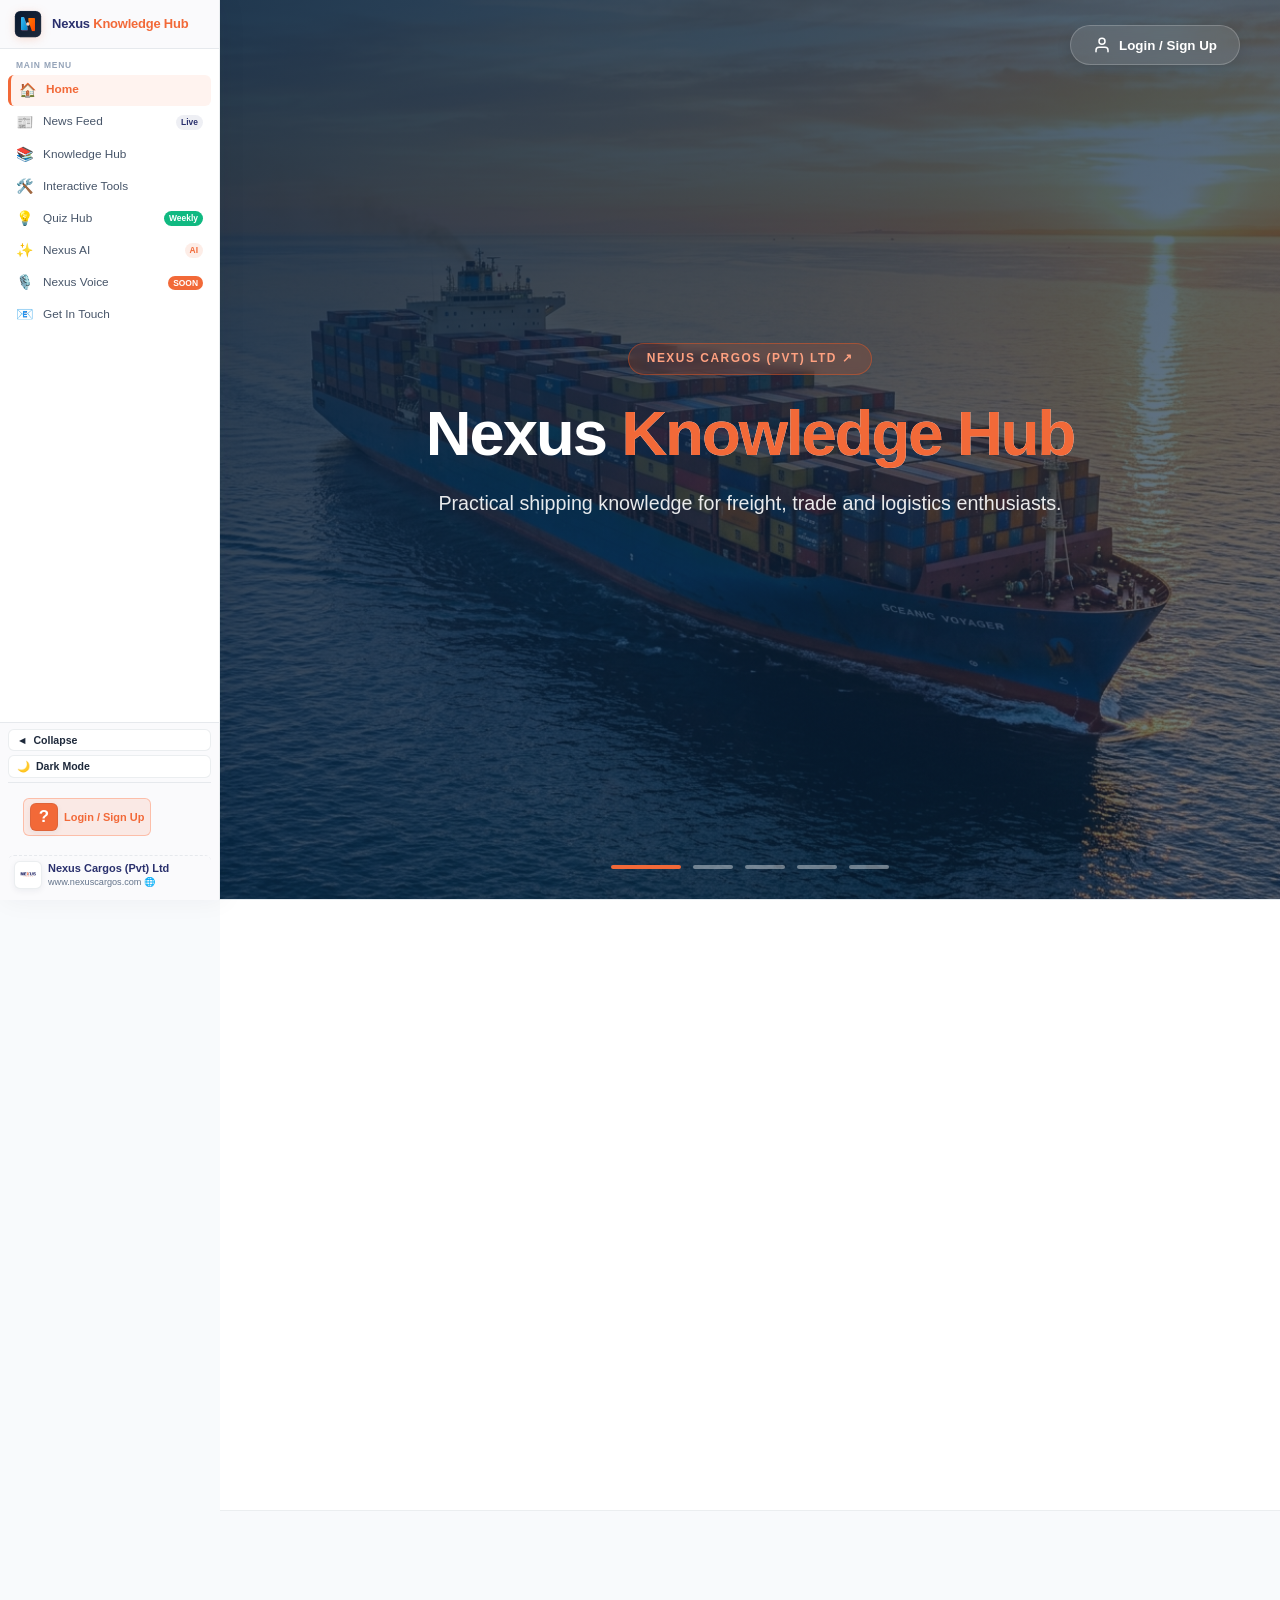
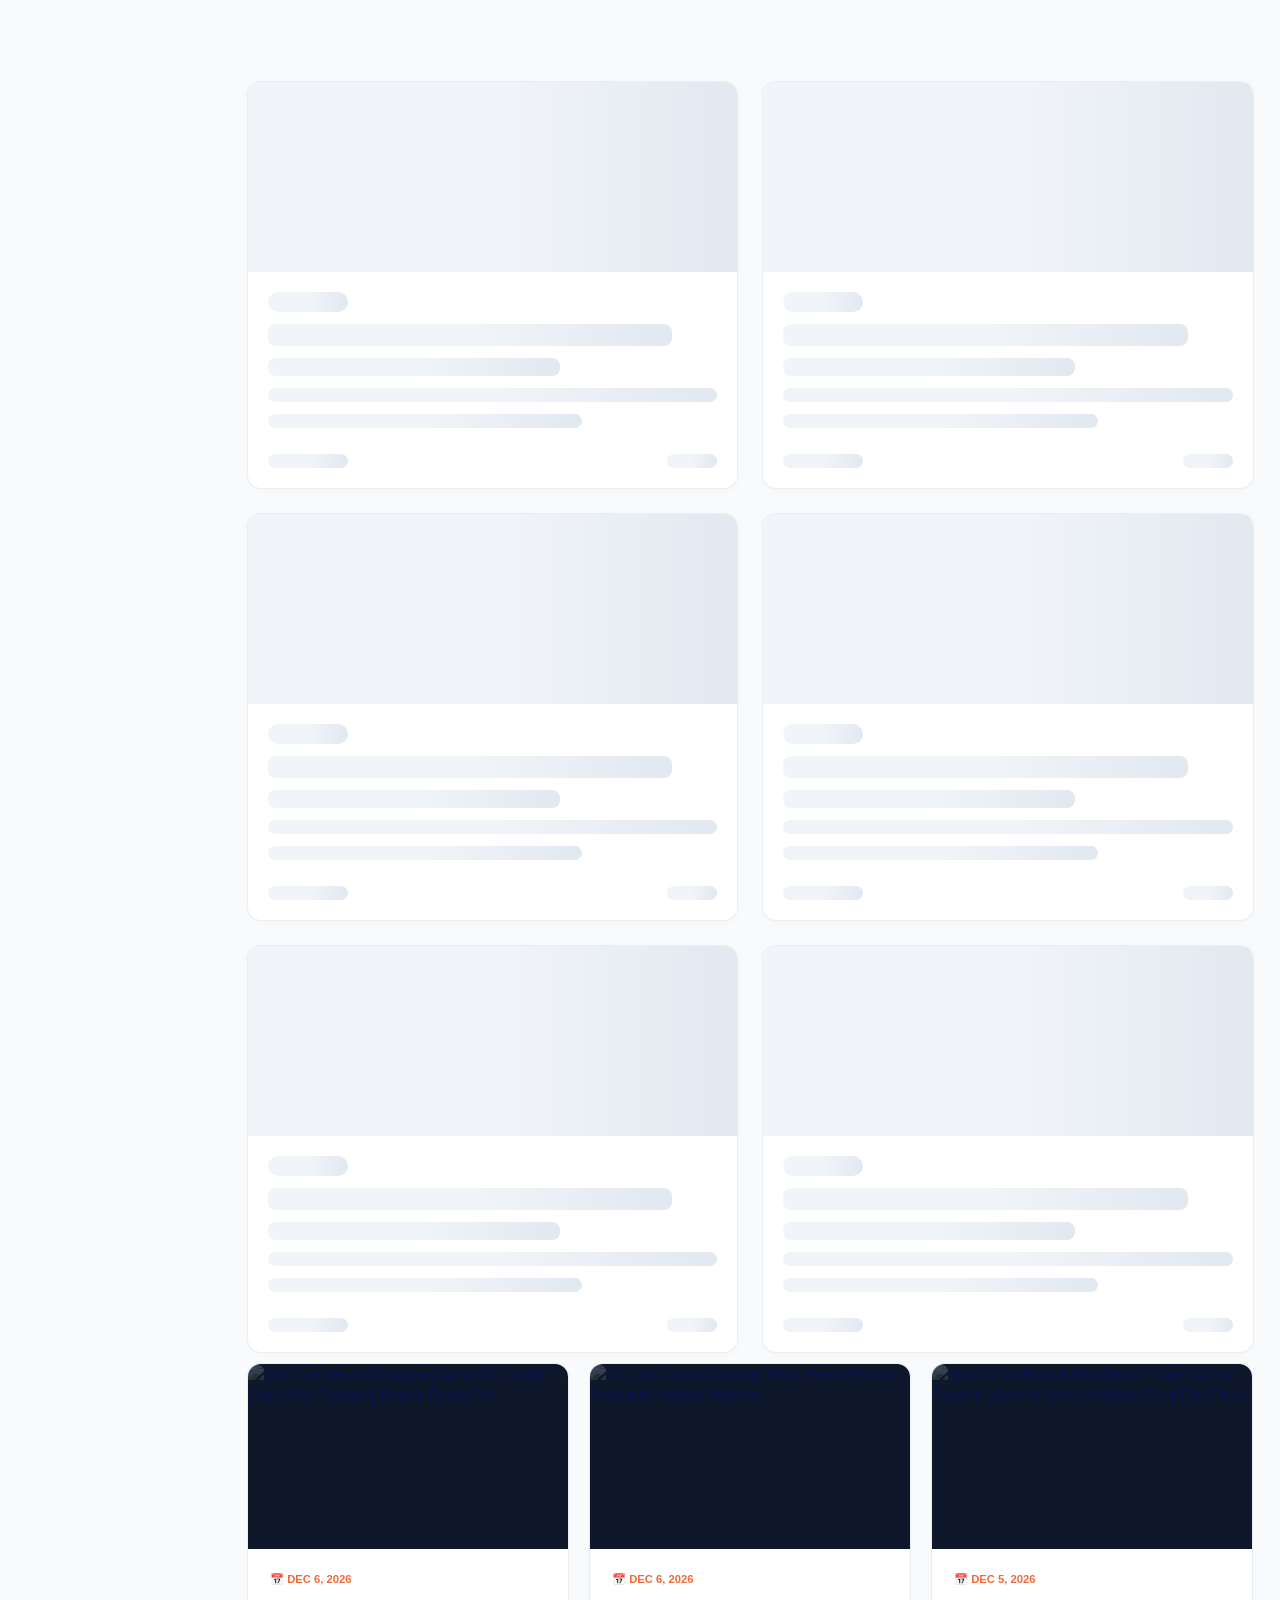
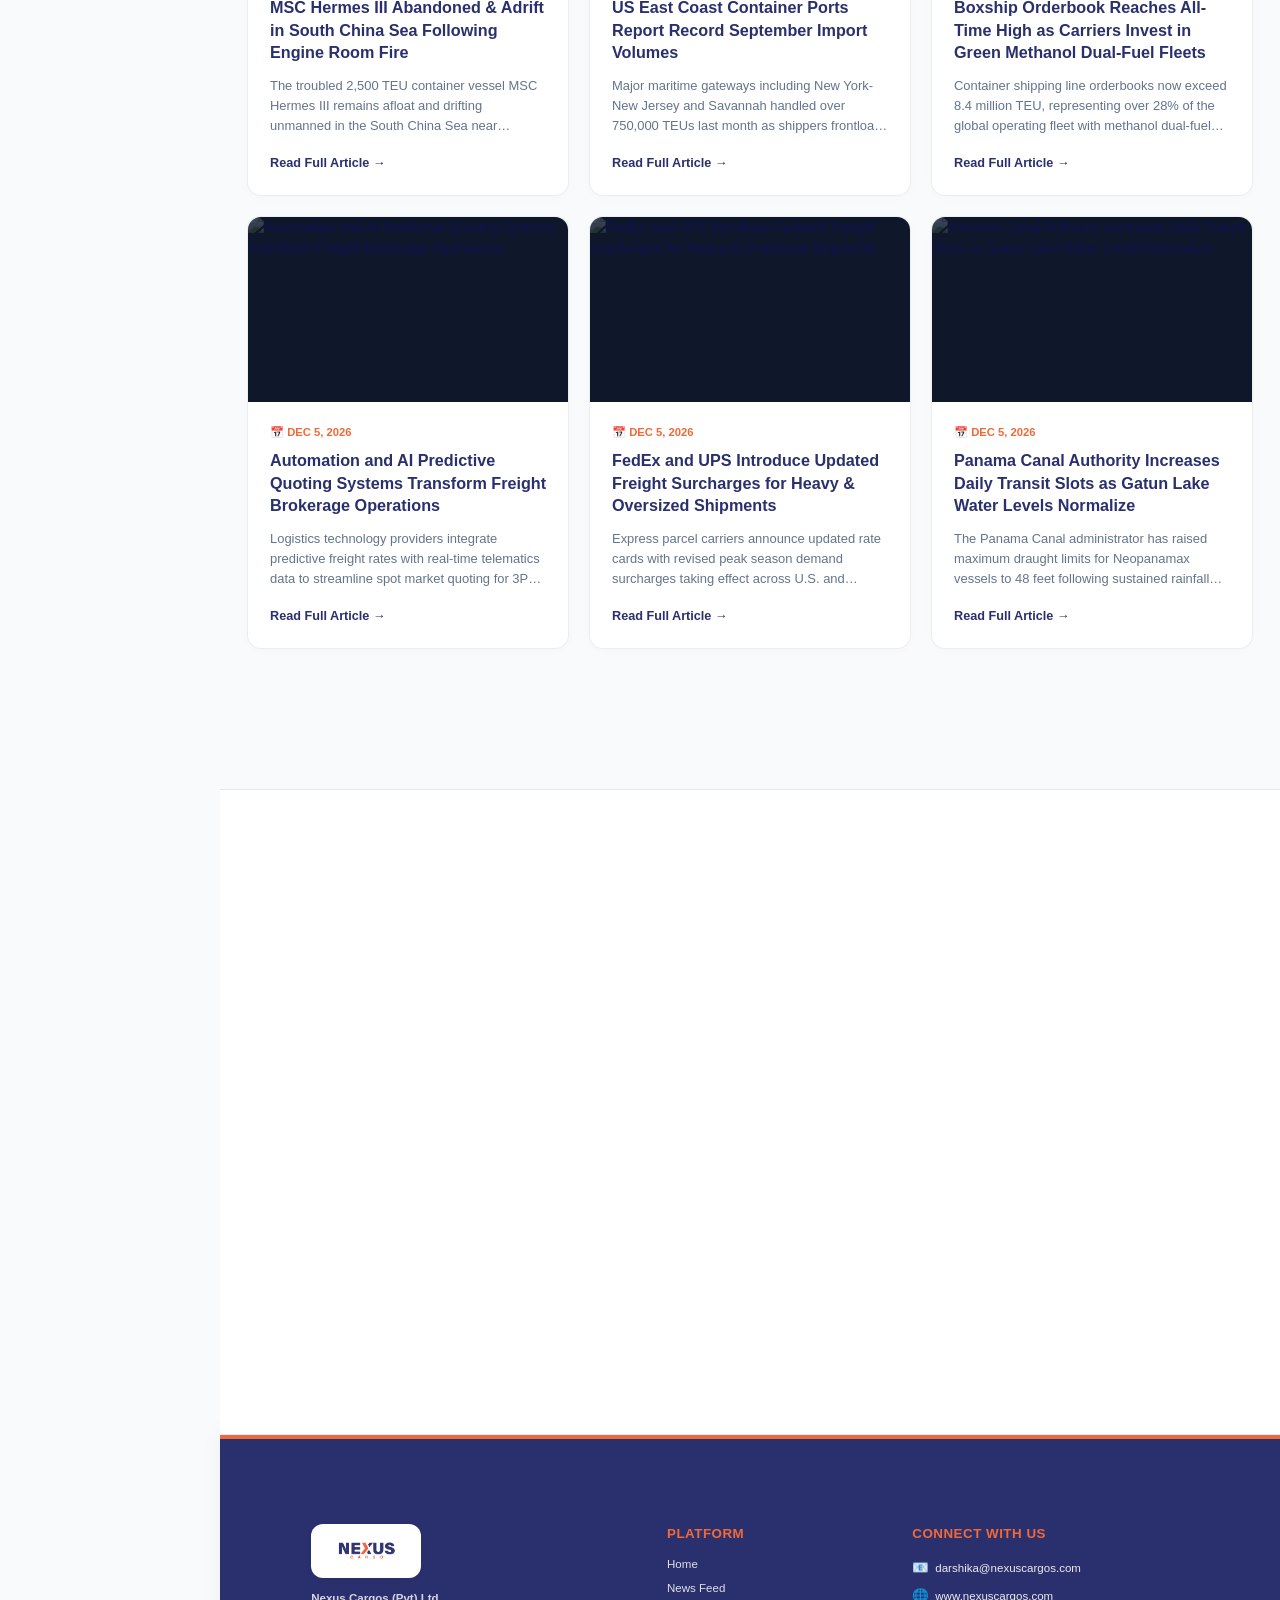
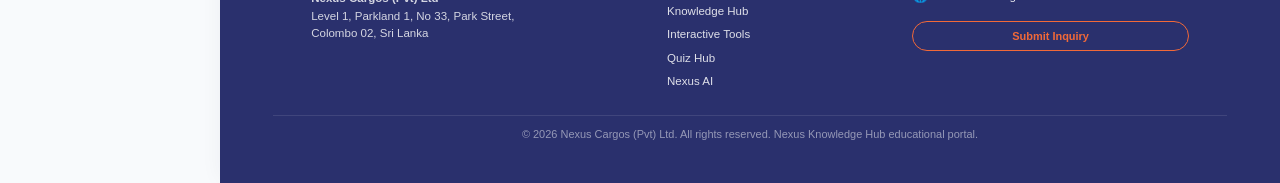
==== commit 753a655c: "feat(arcade): add grand confetti celebration UI and brass fanfare for winning Logistics Career Ladde" ====
--- a/index.html
+++ b/index.html
@@ -2457,8 +2457,8 @@
   <!-- Quiz & Knowledge Database Scripts -->
   <script src="knowledge_base.js?v=20260921_v9"></script>
   <script src="quiz_database.js?v=20260921_v9"></script>
-  <script src="js/arcade.js?v=20261109_v7"></script>
-  <script src="quiz_engine.js?v=20261109_v16"></script>
+  <script src="js/arcade.js?v=20261112_v10"></script>
+  <script src="quiz_engine.js?v=20261112_v17"></script>
 
 
   <!-- Core Modular Application Scripts (Split from script.js) -->
--- a/style.css
+++ b/style.css
@@ -9093,6 +9093,19 @@
   border-color: #475569 !important;
 }
 
+.btn-dispatcher-choice:hover:not(:disabled),
+.btn-ladder-choice:hover:not(:disabled) {
+  border-color: #3B82F6 !important;
+  background: #EFF6FF !important;
+  transform: translateY(-2px);
+}
+
+@media (max-width: 820px) {
+  .ladder-responsive-grid {
+    grid-template-columns: 1fr !important;
+  }
+}
+
 @media (max-width: 640px) {
   .quiz-tab-toggle-btn {
     padding: 8px 14px;
@@ -9246,5 +9259,43 @@
   background: rgba(255, 90, 31, 0.25);
 }
 
-
-
+/* Tycoon Career Ladder Grand Victory Celebration */
+@keyframes trophyFloat {
+  0%, 100% { transform: translateY(0) scale(1); }
+  50% { transform: translateY(-8px) scale(1.06); }
+}
+
+@keyframes confettiDrop {
+  0% { transform: translateY(-20px) rotate(0deg); opacity: 1; }
+  100% { transform: translateY(360px) rotate(540deg); opacity: 0; }
+}
+
+.trophy-float {
+  display: inline-block;
+  animation: trophyFloat 2.2s ease-in-out infinite;
+}
+
+.confetti-piece {
+  position: absolute;
+  top: -15px;
+  width: 10px;
+  height: 14px;
+  border-radius: 3px;
+  animation: confettiDrop 3.2s linear infinite;
+  pointer-events: none;
+}
+
+.tycoon-celebration-card {
+  background: linear-gradient(135deg, #0F172A 0%, #1E1B4B 50%, #312E81 100%);
+  border: 3px solid #FACC15;
+  border-radius: 26px;
+  padding: 42px 28px;
+  color: #FFFFFF;
+  box-shadow: 0 20px 55px rgba(250, 204, 21, 0.28), 0 12px 30px rgba(15, 23, 42, 0.45);
+  margin-bottom: 28px;
+  position: relative;
+  overflow: hidden;
+}
+
+
+
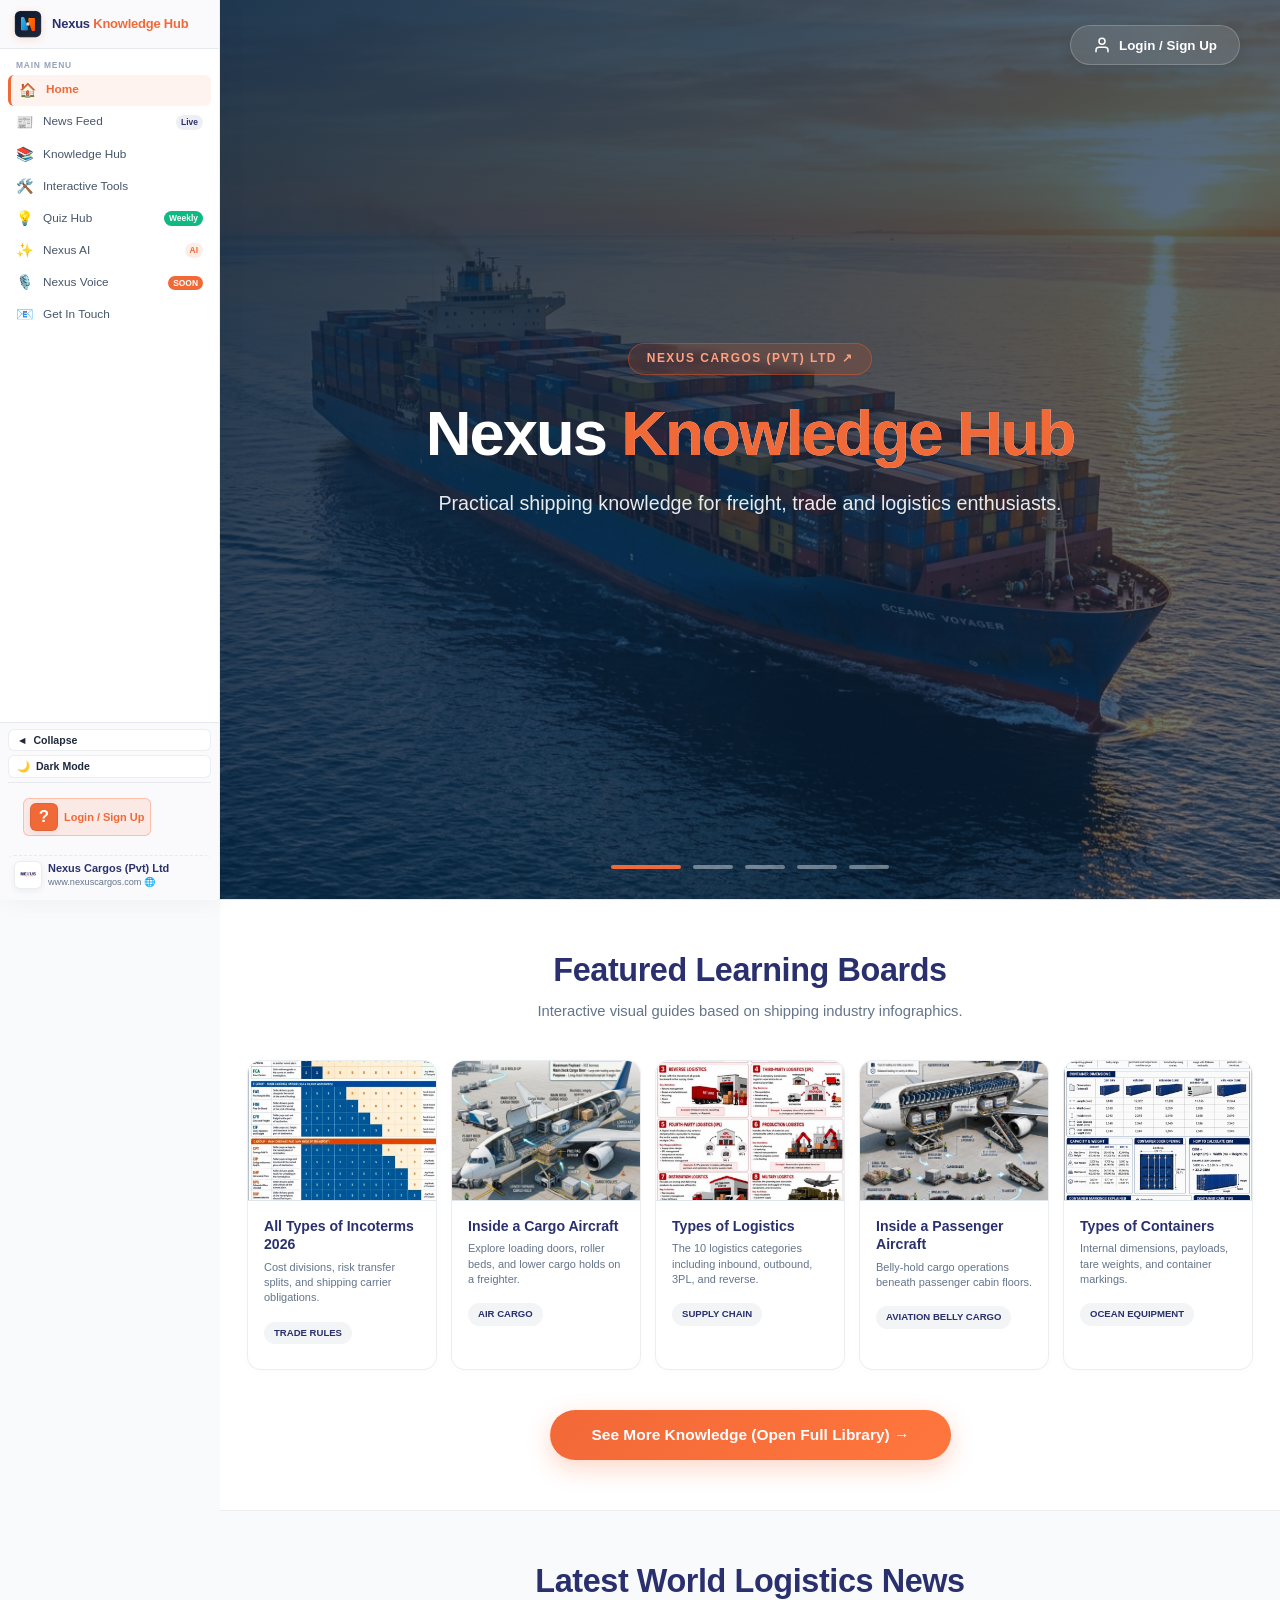
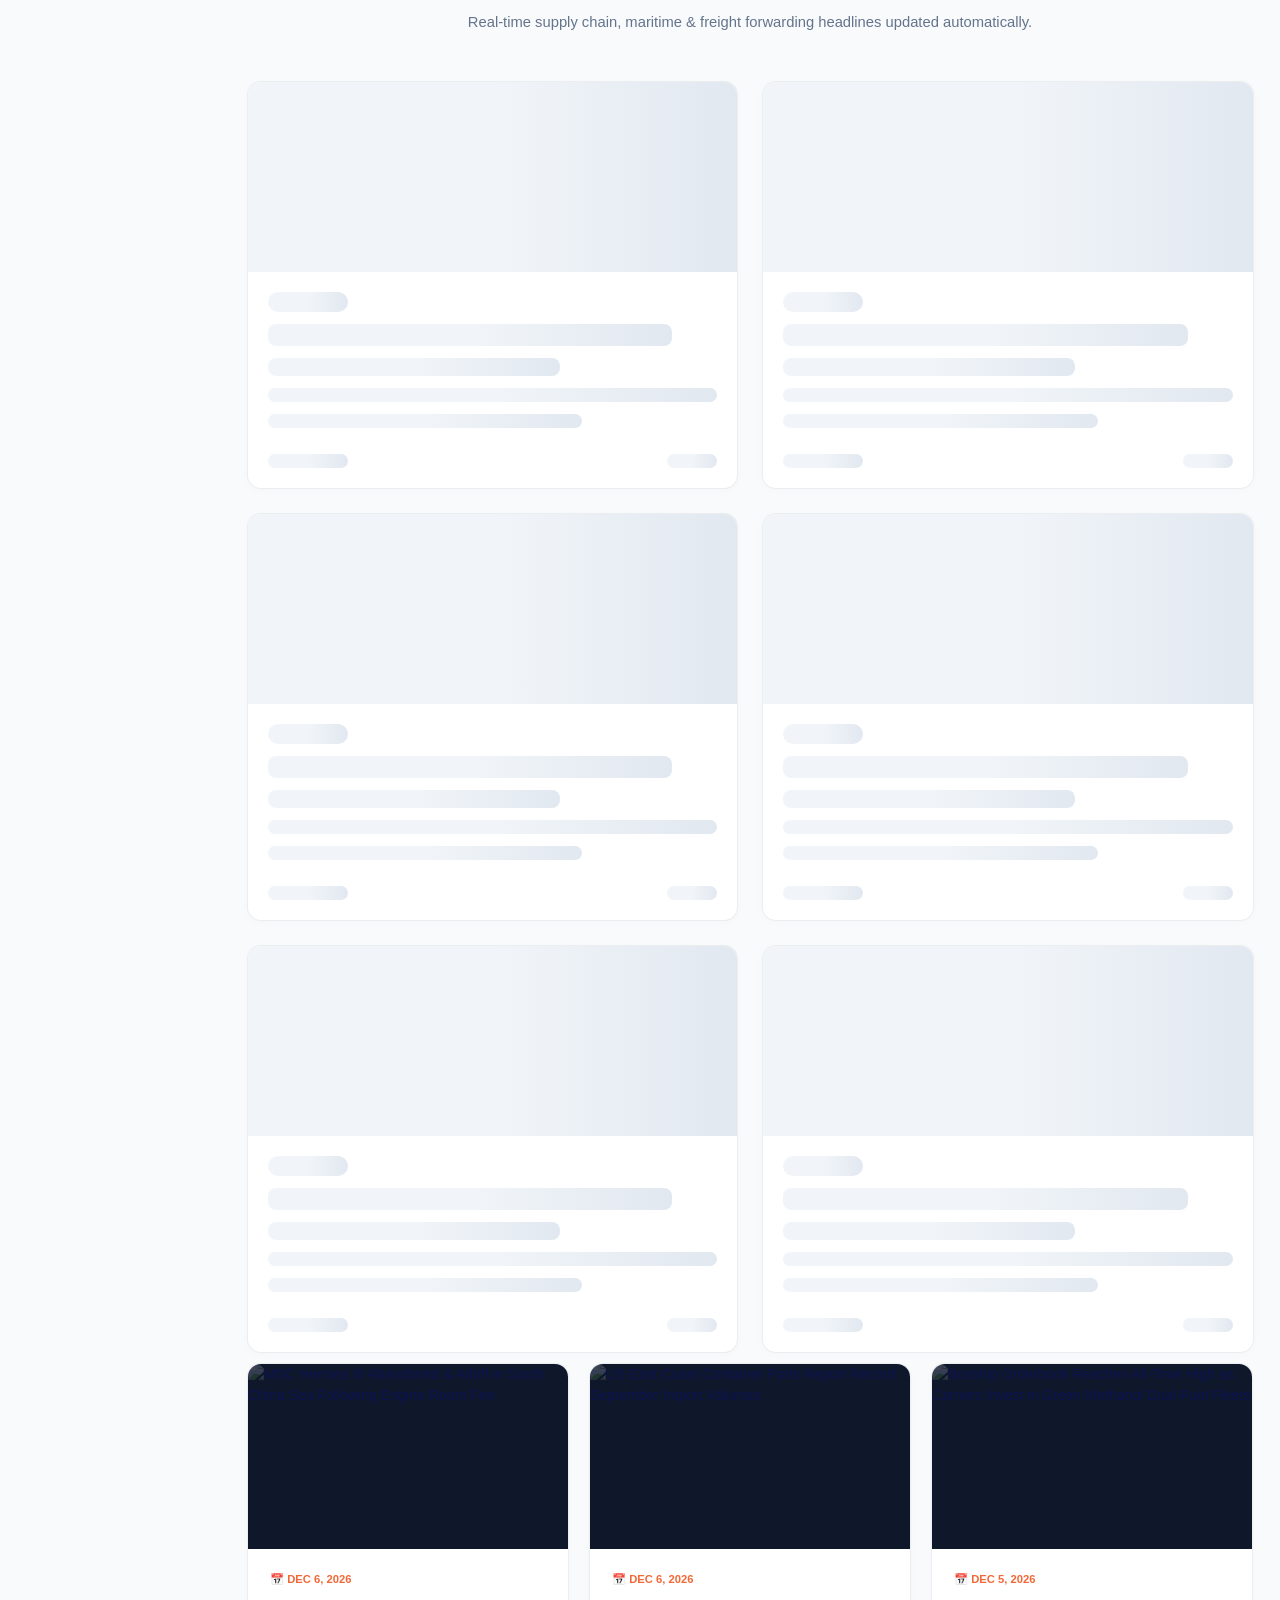
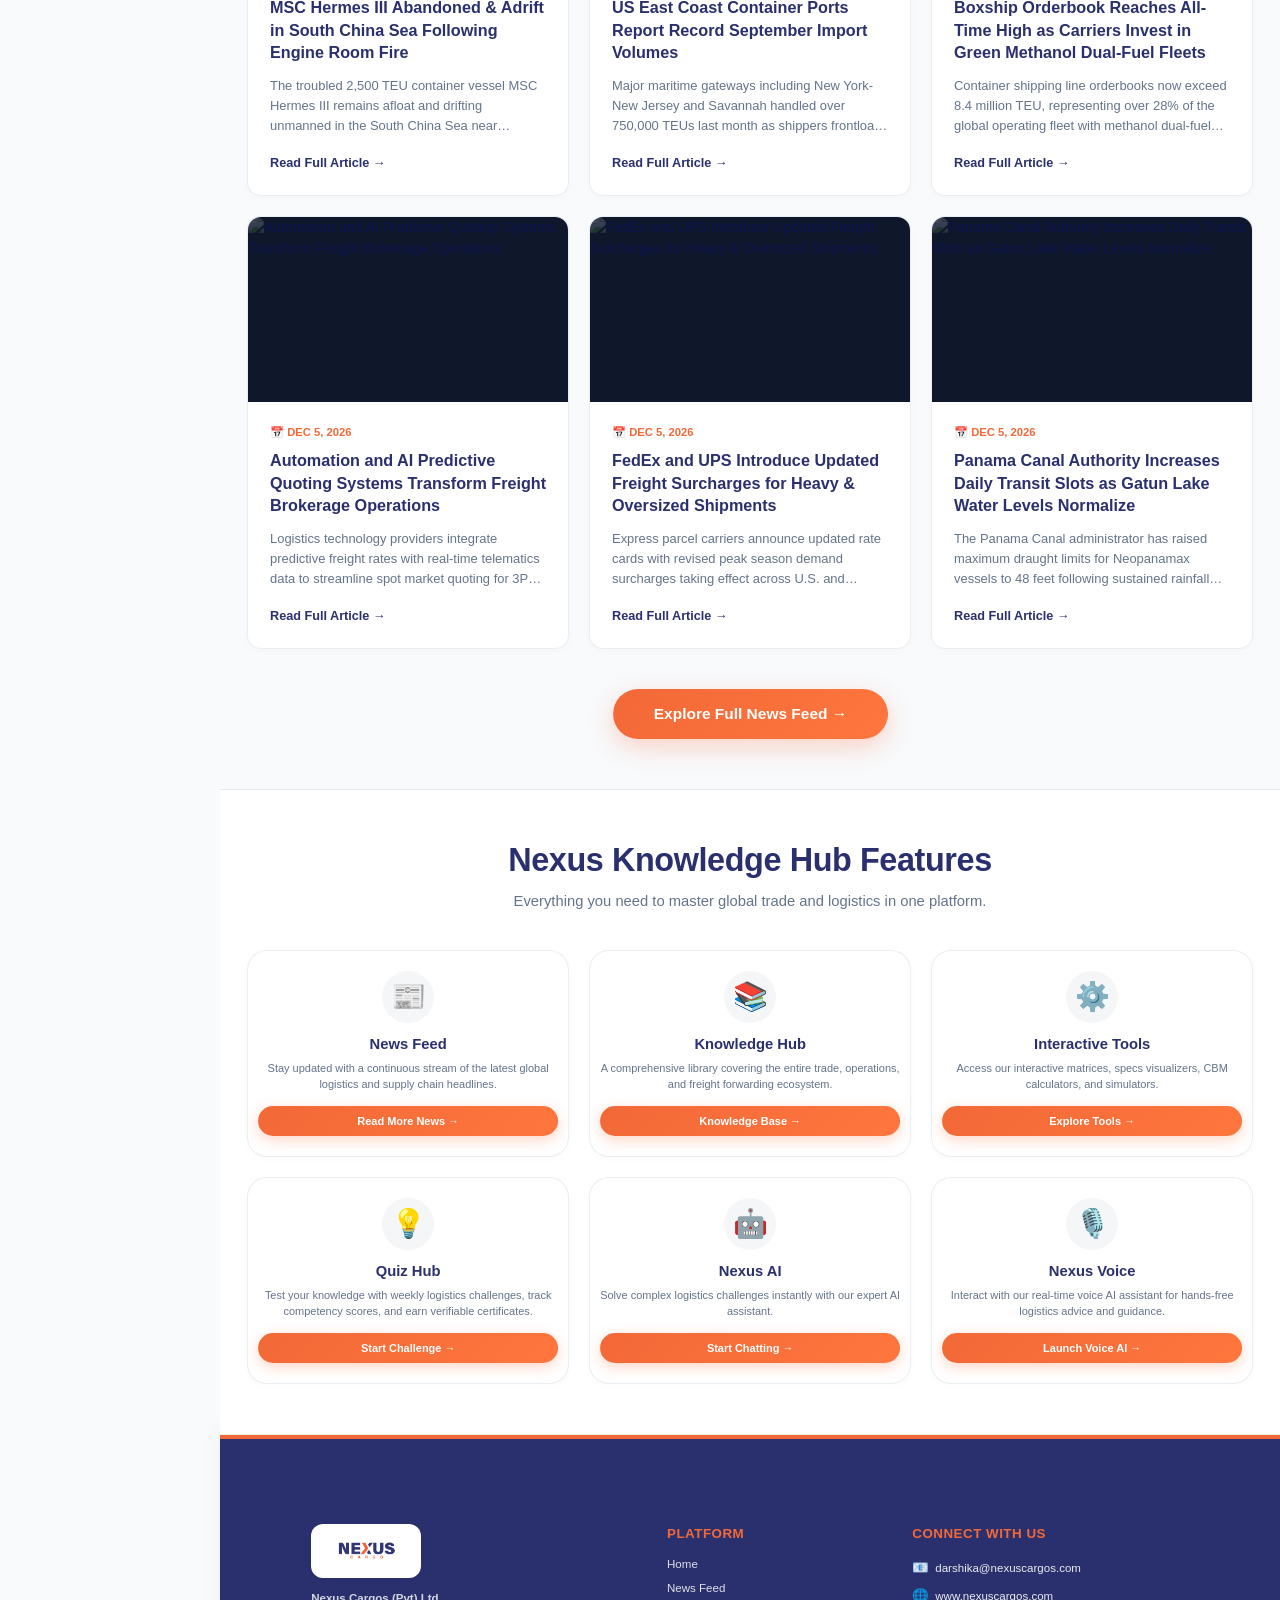
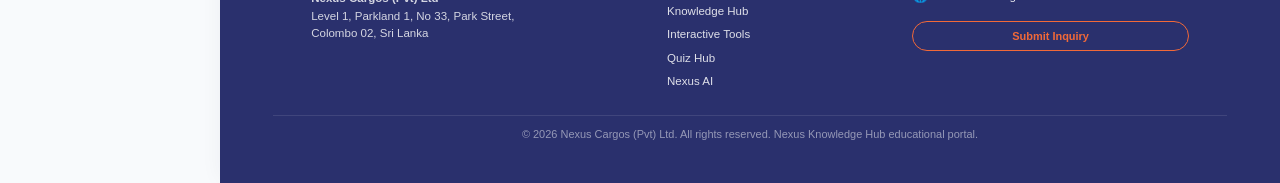
==== commit 7ae1bc4a: "feat(arcade): increase Incoterms Rapid Battle timer from 20s to 40s" ====
--- a/index.html
+++ b/index.html
@@ -2457,7 +2457,7 @@
   <!-- Quiz & Knowledge Database Scripts -->
   <script src="knowledge_base.js?v=20260921_v9"></script>
   <script src="quiz_database.js?v=20260921_v9"></script>
-  <script src="js/arcade.js?v=20261112_v10"></script>
+  <script src="js/arcade.js?v=20261117_v12"></script>
   <script src="quiz_engine.js?v=20261112_v17"></script>
 
 
